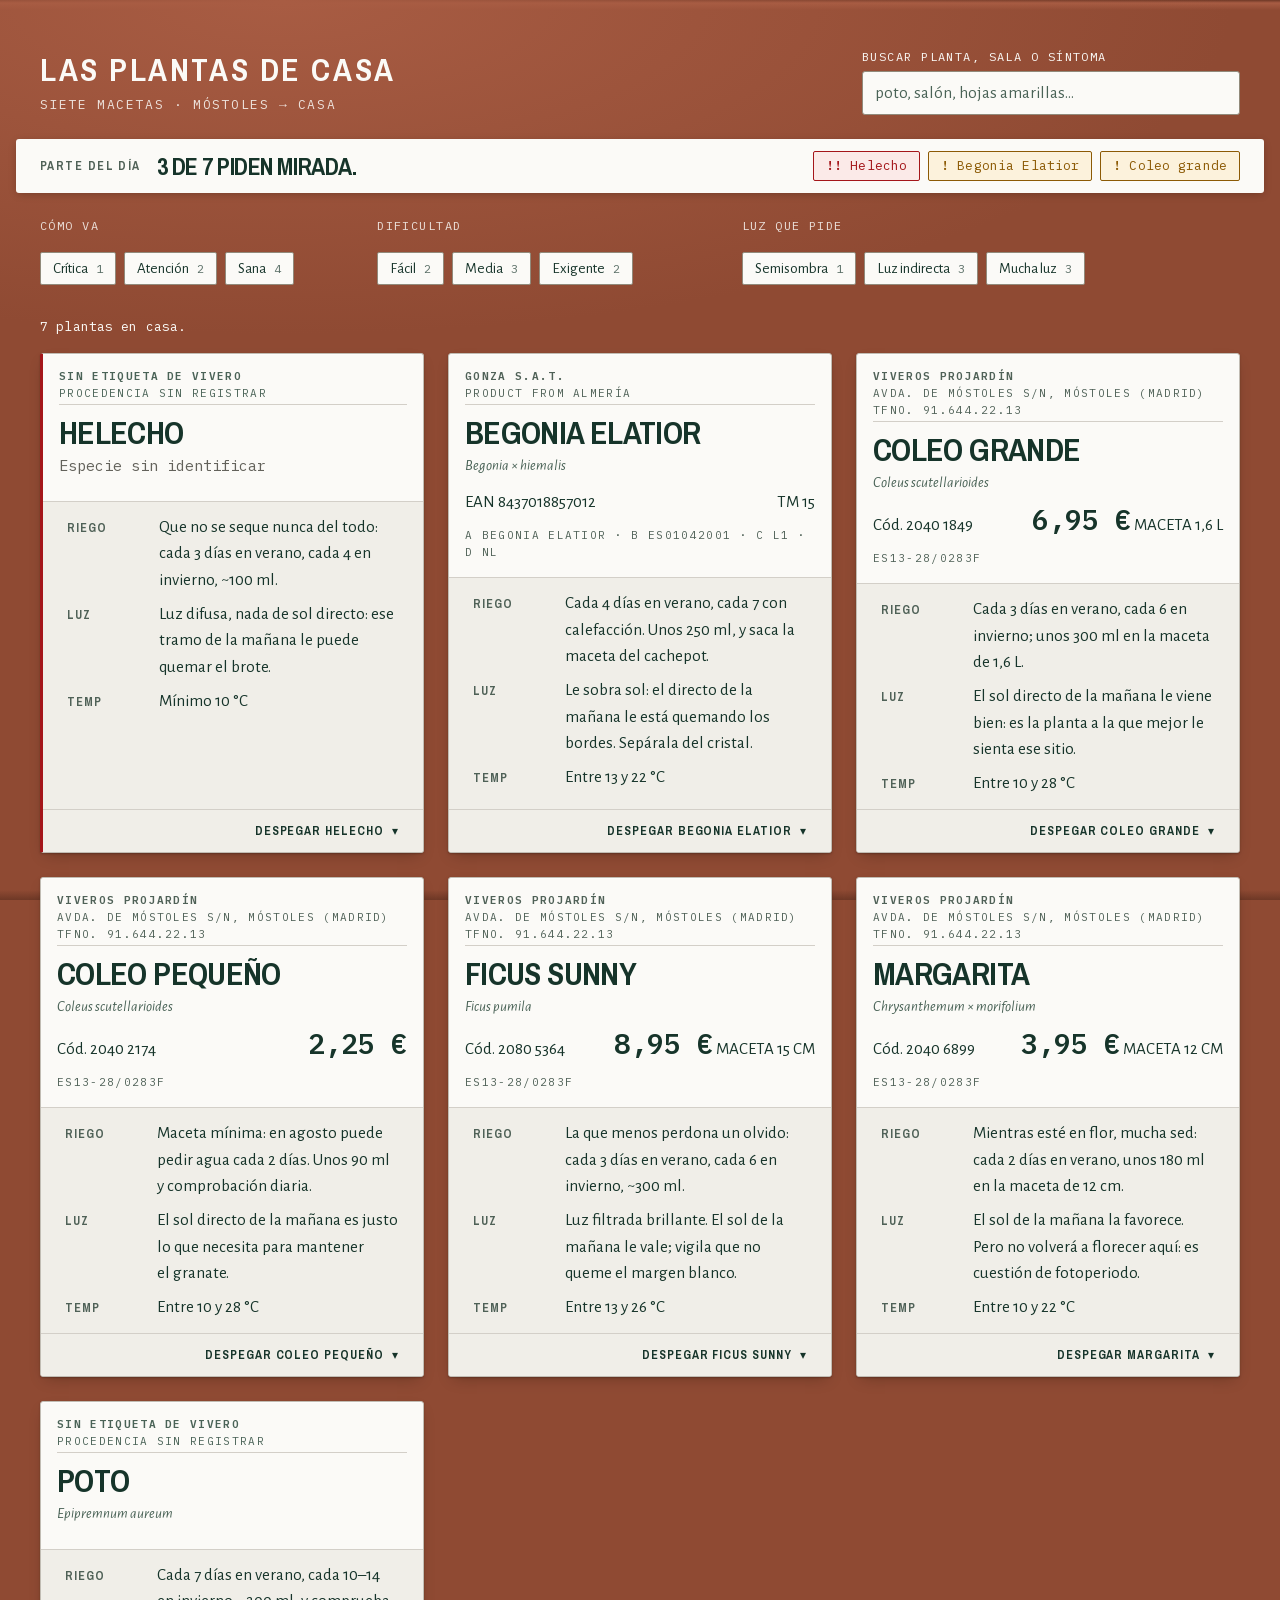
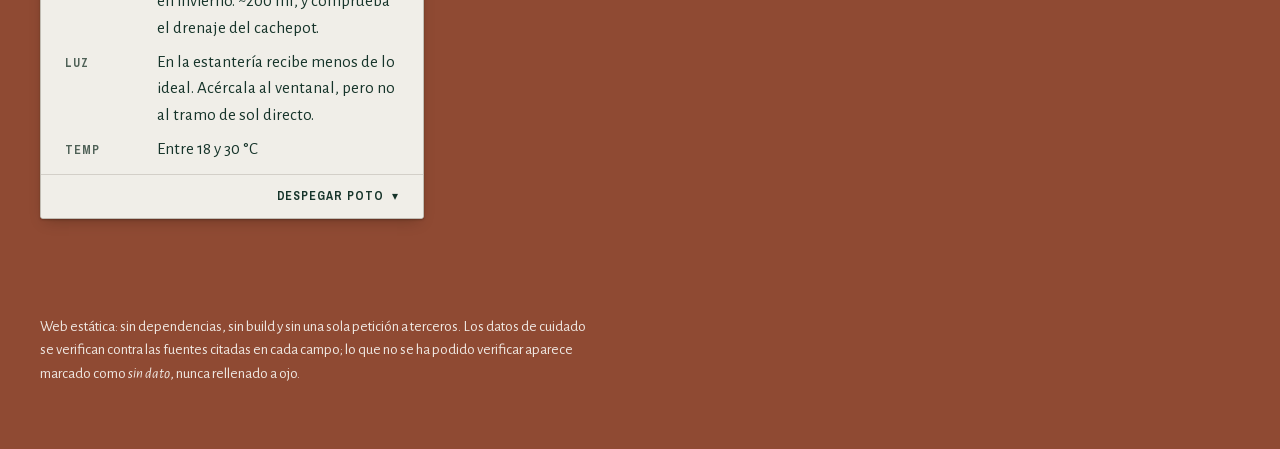
==== index.html @ d105bb58 "Iconos, manipulacion y nombres limpios; capturas de a11y builder: js/iconos.js y ampliacion de js/sv" ====
<!doctype html>
<html lang="es">
<head>
<meta charset="utf-8">
<meta name="viewport" content="width=device-width, initial-scale=1">
<title>Las plantas de casa — MyPlants</title>
<meta name="description" content="Fichas de cuidado de las siete plantas que Carlos tiene en casa: riego, luz, sustrato, plagas y toxicidad, con las fuentes citadas.">
<!-- Favicon en línea como data: URI. Un .ico suelto sería una petición más y un
     404 en consola; esto son cero peticiones. Es el troquel de la pegatina. -->
<link rel="icon" href="data:image/svg+xml,%3Csvg xmlns='http://www.w3.org/2000/svg' viewBox='0 0 16 16'%3E%3Crect width='16' height='16' rx='2' fill='%238F4A33'/%3E%3Crect x='2.5' y='3' width='11' height='10' rx='1' fill='%23FBFAF7'/%3E%3Cg fill='%2316342A'%3E%3Crect x='4' y='5' width='1' height='6'/%3E%3Crect x='6' y='5' width='2' height='6'/%3E%3Crect x='9' y='5' width='1' height='6'/%3E%3Crect x='11' y='5' width='1' height='6'/%3E%3C/g%3E%3C/svg%3E">
<link rel="stylesheet" href="./css/tokens.css">
<link rel="stylesheet" href="./css/app.css">
</head>
<body>

<a class="salto-contenido" href="#rejilla">Saltar a las plantas</a>

<header class="cabecera">
  <div class="cabecera__rotulo">
    <h1 class="cabecera__titulo">Las plantas de casa</h1>
    <p class="cabecera__bajada">Siete macetas · Móstoles → casa</p>
  </div>

  <form class="buscador" role="search" novalidate>
    <label class="buscador__label" for="busqueda">Buscar planta, sala o síntoma</label>
    <input
      class="buscador__input"
      id="busqueda"
      name="busqueda"
      type="search"
      autocomplete="off"
      spellcheck="false"
      placeholder="poto, salón, hojas amarillas…">
  </form>
</header>

<!-- Parte del día: cuántas piden mirada hoy. Se genera desde los datos; si no
     hay ninguna tocada, se dice, que también es información. -->
<section class="parte" id="parte" aria-labelledby="parte-titulo" hidden>
  <h2 class="parte__titulo" id="parte-titulo">Parte del día</h2>
  <p class="parte__resumen" id="parte-resumen"></p>
  <ul class="parte__chips" id="parte-chips"></ul>
</section>

<nav class="filtros" aria-labelledby="filtros-titulo">
  <h2 class="oculto-visual" id="filtros-titulo">Filtrar</h2>
  <form class="filtros__form" novalidate>
    <div class="filtros__facetas" id="facetas"></div>
    <button class="boton boton--limpiar" id="limpiar" type="button" hidden>Quitar filtros</button>
  </form>
</nav>

<main class="contenido">
  <h2 class="oculto-visual">Las plantas</h2>

  <p class="resultado" id="resultado" role="status" aria-live="polite"></p>
  <p class="aviso" id="aviso" hidden></p>

  <ul class="rejilla" id="rejilla"></ul>
</main>

<footer class="pie">
  <p class="pie__texto">
    Web estática: sin dependencias, sin build y sin una sola petición a terceros.
    Los datos de cuidado se verifican contra las fuentes citadas en cada campo;
    lo que no se ha podido verificar aparece marcado como <em>sin dato</em>,
    nunca rellenado a ojo.
  </p>
</footer>


<!-- ══════════════════════════════════════════════════════════════════════════
     PLANTILLAS
     El markup vive aquí para que la semántica se audite leyendo el HTML.
     js/ solo clona y rellena con textContent — nunca innerHTML.
     ══════════════════════════════════════════════════════════════════════════ -->

<template id="tpl-ficha">
  <li class="rejilla__celda">
    <article class="etiqueta" aria-labelledby="">

      <!-- ── la pegatina del vivero ──────────────────────────────────────── -->
      <div class="etiqueta__cara">
        <!-- La microlínea imprime lo que se sabe. En helecho y poto se sustituye
             por «sin etiqueta de vivero»: la ausencia se dice, no se tapa. -->
        <p class="etiqueta__vivero">
          <span class="etiqueta__vivero-nombre"></span>
          <span class="etiqueta__vivero-dir"></span>
          <span class="etiqueta__vivero-tfno"></span>
        </p>

        <h3 class="etiqueta__nombre" id=""></h3>
        <p class="etiqueta__binomio"><em class="etiqueta__binomio-texto"></em></p>
        <p class="etiqueta__maceta"></p>

        <div class="etiqueta__linea-precio">
          <div class="etiqueta__codigo">
            <span class="etiqueta__barras" aria-hidden="true"></span>
            <span class="etiqueta__digitos"></span>
          </div>
          <div class="etiqueta__derecha">
            <span class="etiqueta__precio"></span>
            <span class="etiqueta__calibre"></span>
          </div>
        </div>

        <p class="etiqueta__fito"></p>
      </div>

      <!-- ── los tres datos con los que se llega con la regadera ─────────── -->
      <dl class="resumenes">
        <div class="resumen" data-campo="riego">
          <dt class="resumen__clave">Riego</dt>
          <dd class="resumen__valor"></dd>
        </div>
        <div class="resumen" data-campo="luz">
          <dt class="resumen__clave">Luz</dt>
          <dd class="resumen__valor"></dd>
        </div>
        <div class="resumen" data-campo="temperatura">
          <dt class="resumen__clave">Temp</dt>
          <dd class="resumen__valor"></dd>
        </div>
      </dl>

      <!-- ── despegar: <details> nativo, sin una línea de JS ─────────────── -->
      <details class="despegue">
        <summary class="despegue__tirador">
          <span class="despegue__texto"></span>
          <span class="despegue__flecha" aria-hidden="true"></span>
        </summary>

        <div class="despegada">

          <!-- capa 1 · qué le pasa ahora mismo -->
          <section class="estado" hidden>
            <h4 class="estado__titulo"></h4>
            <p class="estado__severidad">
              <span class="estado__marca" aria-hidden="true"></span>
              <span class="estado__severidad-valor"></span>
              <span class="estado__fecha"></span>
            </p>

            <div class="estado__bloque estado__bloque--senales" hidden>
              <h5 class="estado__sub">Lo que se ve</h5>
              <ul class="estado__lista"></ul>
            </div>

            <div class="estado__bloque estado__bloque--causas" hidden>
              <h5 class="estado__sub">Causas probables</h5>
              <ul class="estado__lista"></ul>
            </div>

            <!-- Lo que NO se puede afirmar desde una foto. Va aquí, debajo de
                 señales y causas, y NO en un plegable: un diagnóstico que no
                 dice dónde acaba su alcance se lee como si lo supiera todo. -->
            <div class="estado__bloque estado__bloque--limites" hidden>
              <h5 class="estado__sub">Lo que la foto no dice</h5>
              <ul class="estado__lista"></ul>
            </div>

            <div class="estado__tratamiento" hidden>
              <h5 class="estado__sub">Qué hacer</h5>
              <div class="estado__diagrama"></div>
              <ol class="estado__pasos"></ol>
              <p class="estado__revisar" hidden>
                <span class="estado__revisar-rotulo">Revisar:</span>
                <span class="estado__revisar-texto"></span>
              </p>
            </div>

          </section>

          <figure class="foto" hidden>
            <img class="foto__img" src="" alt="" width="800" height="1067" loading="lazy" decoding="async">
            <figcaption class="foto__pie"></figcaption>
          </figure>

          <!-- Procedencia: la foto de la pegatina real es, para cinco de las
               siete, la fuente más fuerte de qué compró Carlos. Va aquí abajo y
               pequeña a propósito, y sin estilizar: una prueba retocada no
               prueba nada. -->
          <section class="prueba">
            <h4 class="prueba__rotulo">La prueba</h4>
            <figure class="prueba__figura" hidden>
              <img class="prueba__img" src="" alt="" width="500" height="667" loading="lazy" decoding="async">
            </figure>
            <p class="prueba__sin" hidden>Sin etiqueta de vivero: no se conserva.</p>
            <p class="prueba__nota"></p>
          </section>

          <!-- capa 2 · los tres campos con diagrama.
               Lleva su propio h4 para que la jerarquía no salte de h3 a h5 en
               las plantas sanas, que no tienen el bloque «Qué le pasa». -->
          <section class="cuidados">
            <h4 class="cuidados__titulo">Cuidados</h4>
            <div class="campos-diagrama"></div>
          </section>

          <!-- capa 2 · el resto de datos verificados -->
          <section class="mas-datos">
            <h4 class="mas-datos__titulo">Más datos</h4>
            <dl class="mas-datos__lista"></dl>
          </section>

          <!-- capa 3 · la voz de Carlos, en su cuaderno -->
          <aside class="cuaderno" hidden>
            <h4 class="cuaderno__rotulo">Carlos</h4>
            <p class="cuaderno__historia"></p>
            <p class="cuaderno__notas"></p>
          </aside>

        </div>
      </details>

    </article>
  </li>
</template>

<!-- Campo con diagrama: riego, luz y temperatura. El SVG es una segunda vista
     del texto que tiene al lado, nunca el único portador del dato. -->
<template id="tpl-campo-diagrama">
  <section class="campo">
    <h5 class="campo__clave"></h5>
    <div class="campo__diagrama"></div>
    <p class="campo__resumen"></p>
    <details class="campo__mas" hidden>
      <summary class="campo__mas-tirador">Más detalle</summary>
      <p class="campo__detalle"></p>
    </details>
    <p class="campo__fuente" hidden>
      <a class="fuente" href="" rel="noopener noreferrer">
        <span class="fuente__dominio"></span>
        <span class="fuente__flecha" aria-hidden="true">↗</span>
        <span class="oculto-visual"> (se abre en el sitio de la fuente)</span>
      </a>
    </p>
  </section>
</template>

<!-- Dato simple del bloque «más datos» -->
<template id="tpl-dato">
  <div class="dato">
    <dt class="dato__clave"></dt>
    <dd class="dato__valor">
      <span class="dato__texto"></span>
      <details class="dato__mas" hidden>
        <summary class="dato__mas-tirador">Más detalle</summary>
        <p class="dato__detalle"></p>
      </details>
      <span class="dato__fuente" hidden>
        <a class="fuente" href="" rel="noopener noreferrer">
          <span class="fuente__dominio"></span>
          <span class="fuente__flecha" aria-hidden="true">↗</span>
          <span class="oculto-visual"> (se abre en el sitio de la fuente)</span>
        </a>
      </span>
    </dd>
  </div>
</template>

<template id="tpl-faceta">
  <fieldset class="faceta">
    <legend class="faceta__legend"></legend>
    <ul class="faceta__opciones"></ul>
  </fieldset>
</template>

<template id="tpl-opcion">
  <li class="opcion">
    <input class="opcion__input" type="checkbox" id="" name="" value="">
    <label class="opcion__label" for="">
      <span class="opcion__texto"></span>
      <span class="opcion__cuenta" aria-hidden="true"></span>
    </label>
  </li>
</template>

<template id="tpl-chip">
  <li class="chip">
    <button class="chip__boton" type="button" data-planta="">
      <span class="chip__marca" aria-hidden="true"></span>
      <span class="chip__nombre"></span>
      <span class="oculto-visual"> — ir a su ficha</span>
    </button>
  </li>
</template>

<script type="module" src="./js/app.js"></script>
</body>
</html>
---- css/tokens.css ----
/* =============================================================================
   MyPlants · design tokens
   Dueño: ux-lead. Este fichero es la ÚNICA fuente de color, tipografía,
   espaciado, radios, sombras y motion del proyecto.

   Para builder:
   - En css/app.css no se escribe ningún literal de color, tamaño ni espaciado.
     Solo var(--…). Si falta un token, mándame un mensaje: lo añado aquí.
   - Cada token lleva al lado para qué es. Si no encuentras el que necesitas,
     probablemente el componente esté pidiendo una decisión de diseño que
     todavía no se ha tomado. Pregunta antes de improvisar.

   La dirección visual completa (de dónde sale cada color, por qué esta
   tipografía y qué explica cada SVG) está en docs/brief.md § "Dirección visual".
   Resumen: el mundo del sujeto es la etiqueta térmica de Viveros Projardín
   (Móstoles) pegada en un tiesto de plástico. Plástico y etiqueta española,
   no herbario inglés.
   ============================================================================= */


/* -----------------------------------------------------------------------------
   1. TIPOGRAFÍAS — self-hosted, activas
   -----------------------------------------------------------------------------
   Los seis woff2 están en assets/fonts/. 82,1 KB en total, subset latino.
   Cero peticiones a terceros en runtime: todas las url() son locales.

   PROCEDENCIA Y LICENCIA — en un proyecto sin dependencias, estos seis ficheros
   son lo único con licencia de terceros que hay dentro del repositorio.

     Archivo Narrow · SIL Open Font License 1.1 · Omnibus-Type
       https://github.com/Omnibus-Type/ArchivoNarrow
     Alegreya Sans  · SIL Open Font License 1.1 · Huerta Tipográfica (Juan Pablo del Peral)
       https://github.com/huertatipografica/Alegreya-Sans
     IBM Plex Mono  · SIL Open Font License 1.1 · IBM / Bold Monday
       https://github.com/IBM/plex

   La OFL permite explícitamente el self-hosting, que es el uso previsto. No
   exige atribución en pantalla, pero sí que las fuentes no se vendan por
   separado y que un derivado no use el nombre reservado. No hacemos ninguna
   de las dos cosas: se sirven tal cual, sin modificar.

   SUBSET: se descargaron ya subseteados al rango latino (no hay fonttools en el
   proyecto ni lo va a haber). El unicode-range declarado es exactamente el del
   fichero, y cubre lo que necesita el español: áéíóúüñ¿¡ y también € ° · —.
   Declarar un rango más ancho que el real haría que el navegador descargase el
   fichero para glifos que no contiene y luego cayera al fallback igual.

   Las pilas de fallback de --fuente-* se quedan como están y no sobran: cubren
   el instante anterior a que cargue el woff2 (font-display: swap) y el caso de
   que alguien sirva esto sin la carpeta assets/fonts/.
   -------------------------------------------------------------------------- */

@font-face {
  font-family: "Archivo Narrow";
  src: url("../assets/fonts/archivo-narrow-700.woff2") format("woff2");   /* nombre de planta, rótulos en caja alta */
  font-weight: 700;
  font-style: normal;
  font-display: swap;
  unicode-range: U+0000-00FF, U+0131, U+0152-0153, U+02BB-02BC, U+02C6, U+02DA, U+02DC,
                 U+0304, U+0308, U+0329, U+2000-206F, U+20AC, U+2122, U+2191,
                 U+2193, U+2212, U+2215, U+FEFF, U+FFFD;
}
@font-face {
  font-family: "Alegreya Sans";
  src: url("../assets/fonts/alegreya-sans-400.woff2") format("woff2");   /* texto corrido */
  font-weight: 400;
  font-style: normal;
  font-display: swap;
  unicode-range: U+0000-00FF, U+0131, U+0152-0153, U+02BB-02BC, U+02C6, U+02DA, U+02DC,
                 U+0304, U+0308, U+0329, U+2000-206F, U+20AC, U+2122, U+2191,
                 U+2193, U+2212, U+2215, U+FEFF, U+FFFD;
}
@font-face {
  font-family: "Alegreya Sans";
  src: url("../assets/fonts/alegreya-sans-400-italic.woff2") format("woff2");   /* LA VOZ DE CARLOS — no es opcional */
  font-weight: 400;
  font-style: italic;
  font-display: swap;
  unicode-range: U+0000-00FF, U+0131, U+0152-0153, U+02BB-02BC, U+02C6, U+02DA, U+02DC,
                 U+0304, U+0308, U+0329, U+2000-206F, U+20AC, U+2122, U+2191,
                 U+2193, U+2212, U+2215, U+FEFF, U+FFFD;
}
@font-face {
  font-family: "Alegreya Sans";
  src: url("../assets/fonts/alegreya-sans-700.woff2") format("woff2");   /* énfasis en texto corrido */
  font-weight: 700;
  font-style: normal;
  font-display: swap;
  unicode-range: U+0000-00FF, U+0131, U+0152-0153, U+02BB-02BC, U+02C6, U+02DA, U+02DC,
                 U+0304, U+0308, U+0329, U+2000-206F, U+20AC, U+2122, U+2191,
                 U+2193, U+2212, U+2215, U+FEFF, U+FFFD;
}
@font-face {
  font-family: "IBM Plex Mono";
  src: url("../assets/fonts/ibm-plex-mono-400.woff2") format("woff2");   /* cifras, °C, ml, €, EAN, códigos */
  font-weight: 400;
  font-style: normal;
  font-display: swap;
  unicode-range: U+0000-00FF, U+0131, U+0152-0153, U+02BB-02BC, U+02C6, U+02DA, U+02DC,
                 U+0304, U+0308, U+0329, U+2000-206F, U+20AC, U+2122, U+2191,
                 U+2193, U+2212, U+2215, U+FEFF, U+FFFD;
}
@font-face {
  font-family: "IBM Plex Mono";
  src: url("../assets/fonts/ibm-plex-mono-600.woff2") format("woff2");   /* cifras destacadas */
  font-weight: 600;
  font-style: normal;
  font-display: swap;
  unicode-range: U+0000-00FF, U+0131, U+0152-0153, U+02BB-02BC, U+02C6, U+02DA, U+02DC,
                 U+0304, U+0308, U+0329, U+2000-206F, U+20AC, U+2122, U+2191,
                 U+2193, U+2212, U+2215, U+FEFF, U+FFFD;
}


/* -----------------------------------------------------------------------------
   2. CUSTOM PROPERTIES REGISTRADAS (@property)
   -----------------------------------------------------------------------------
   Sin registrar el tipo, el motor de animación trata la custom property como
   texto y NO interpola. Estas cinco son las que animan los SVG del brief.
   Van fuera de :root a propósito: @property se declara a nivel superior.
   -------------------------------------------------------------------------- */

/* SVG 1 · "el dedo en la tierra": profundidad del frente húmedo en el sustrato */
@property --frente-humedo {
  syntax: "<percentage>";
  inherits: false;
  initial-value: 0%;
}

/* SVG 2 · "la ventana": posición del sol en su recorrido E→O (0 = amanece, 1 = anochece) */
@property --hora-del-dia {
  syntax: "<number>";
  inherits: false;
  initial-value: 0.5;
}

/* SVG 3 · rango térmico: posición del marcador de temperatura real de casa */
@property --marca-temp {
  syntax: "<percentage>";
  inherits: false;
  initial-value: 50%;
}

/* SVG 4 · curso de recuperación: cuánto se ha trazado la línea de tiempo */
@property --recorrido {
  syntax: "<number>";
  inherits: false;
  initial-value: 0;
}

/* SVG 5 · plano de casa: atenuación de los puntos que no cuadran con el filtro */
@property --atenuacion {
  syntax: "<number>";
  inherits: false;
  initial-value: 1;
}


:root {

  /* ===========================================================================
     3. COLOR — la paleta son SEIS colores, todo lo demás son derivados
     ===========================================================================
     Los seis salen medidos de las fotos de docs/plants/, no de un humor.

     ⚠ PAR PROHIBIDO: --color-tinta sobre --color-maceta da 2,05:1. Sobre el
       fondo de página SOLO se escribe en --color-etiqueta (6,30:1).
     ------------------------------------------------------------------------ */

  /* -- Los seis ------------------------------------------------------------ */

  --color-maceta:      #8F4A33;  /* plástico teja del tiesto del coleo. FONDO DE PÁGINA */
  --color-tinta:       #16342A;  /* verde botella del tiesto del ficus. TINTA PRINCIPAL */
  --color-etiqueta:    #FBFAF7;  /* blanco satinado de la pegatina térmica. SUPERFICIES */
  --color-boli:        #1F3F97;  /* azul del PLANT PASSPORT de la begonia. SOLO CAPA DE CARLOS + fuentes */
  --color-alerta:      #A4161A;  /* severidad crítica */
  --color-aviso:       #8C5A05;  /* severidad atención */

  /* No existe un color para severidad "sana": una planta sana se pinta en
     --color-tinta como todo lo demás. El color solo aparece cuando hay un
     problema, que es el trabajo primario de la página. */

  /* -- Las dos caras del plástico ------------------------------------------ */

  --color-maceta-alta: #A85C43;  /* cara iluminada del tiesto — brillo y anillo moldeado */
  --color-maceta-baja: #6E3826;  /* cara en sombra — pie de página, sombra bajo la franja */

  /* -- Derivados de tinta (los tres pasan AA sobre --color-etiqueta) -------- */

  --color-tinta-suave: #4A6357;  /* texto secundario, descripciones          6,26:1 */
  /* Mono de metadatos: EAN, nº fitosanitario, unidades. Vive sobre las TRES
     superficies claras, así que se mide contra las tres:
       etiqueta 6,33 · etiqueta-2 5,69 · sin-dato-relleno 5,54.
     Era #5E7066 y sobre --color-etiqueta-2 daba 4,54: pasaba AA por 0,04, y un
     margen así lo tumba cualquier retoque futuro. Subido tras la auditoría. */
  --color-codigo:      #4F6157;

  /* -- Superficies --------------------------------------------------------- */

  --color-etiqueta-2:  #F0EEE8;  /* superficie hundida: fondo de los diagramas, campos */
  --color-cuaderno:    #EEF1FA;  /* papel del panel de Carlos (cuadriculado) */
  --color-cuaderno-linea: #B4BFDE; /* la cuadrícula de 5 mm de ese papel */

  /* -- Rellenos de severidad (el texto de su color encima pasa AA) ---------- */

  --color-alerta-relleno: #FBEAE8;  /* --color-alerta encima: 6,66:1 */
  --color-aviso-relleno:  #FCF2DC;  /* --color-aviso  encima: 5,27:1 */

  /* -- AUSENCIA DE DATO ------------------------------------------------------
     Hay una sola planta crítica y dos en atención, así que los tres escalones
     de severidad tienen que leerse distintos. Se resuelve con PESO, no con más
     color: `critica` se pinta INVERTIDA, --color-etiqueta sobre --color-alerta
     sólido (7,43:1), y `atencion` se queda en texto sobre relleno. `sana` no
     lleva distintivo.

     Y este gris NO es un estado: es la ausencia de estado. `botanist` confirma
     que no hay ni una planta con "no tóxica" verificada, así que un verde de
     "todo bien" mentiría en cinco de las siete fichas. Nunca verde para un
     hueco. Detalle en docs/brief.md § "Estados degradados". */

  --color-sin-dato:         #63625B;  /* sobre etiqueta 5,87:1 · sobre su relleno 5,13:1 */
  --color-sin-dato-relleno: #EDEBE4;

  /* Las diagonales de --trama-sin-dato NO son textura decorativa: son el
     portador NO CROMÁTICO de "aquí no hay dato", o sea lo que hace legible el
     estado a quien no distingue el gris del relleno. Por tanto son un elemento
     gráfico informativo y les aplica el 3:1, no el "no tiene umbral".
     Corregido tras la auditoría de qa-visual: #B9B5AA daba 1,72:1 y suspendía.
     Ahora 3,35:1 sobre su relleno y 3,83:1 sobre la etiqueta. */
  --color-sin-dato-trama:   #847F70;

  /* -- Bordes -------------------------------------------------------------- */

  --color-borde:        #918A7B;  /* borde INFORMATIVO (controles, campos)  3,28:1 sobre etiqueta */
  --color-borde-sutil:  #D3CFC8;  /* filete decorativo dentro de una ficha — no comunica nada */
  --color-troquel:      #C1BCB3;  /* el canto de la pegatina troquelada */

  /* -- Escala de bandas para los diagramas ---------------------------------
     Rampa de --color-tinta a --color-etiqueta. Se usa para las bandas de
     iluminancia (SVG 2), humedad y rango térmico (SVG 3).
     ⚠ Nunca comunican por sí solas: siempre llevan rótulo y trama al lado. */

  --escala-1: #DBDEDA;  /* la más pálida */
  --escala-2: #B6BFBA;
  --escala-3: #84938C;
  --escala-4: #486057;  /* la más densa */

  /* -- Sustrato (SVG 1) -----------------------------------------------------
     El agua NO se pinta de azul: en el mundo real la tierra mojada es tierra
     más oscura, y el azul está reservado a la capa de Carlos. */

  --color-sustrato:        #7A6A55;  /* sustrato seco */
  --color-sustrato-humedo: #46392B;  /* sustrato mojado — el frente húmedo */


  /* ===========================================================================
     4. ALIAS SEMÁNTICOS — usa estos en app.css siempre que existan
     ===========================================================================
     Dicen para qué sirve el color, no cómo se llama. Si un día cambia la
     paleta, cambian aquí y no en trescientos componentes.
     ------------------------------------------------------------------------ */

  --fondo-pagina:      var(--color-maceta);
  --fondo-ficha:       var(--color-etiqueta);
  --fondo-hundido:     var(--color-etiqueta-2);
  --fondo-personal:    var(--color-cuaderno);

  --texto-principal:   var(--color-tinta);
  --texto-secundario:  var(--color-tinta-suave);
  --texto-dato:        var(--color-tinta);       /* cifras: mismo peso visual que el texto */
  --texto-meta:        var(--color-codigo);      /* EAN, fitosanitario, cuerpos diminutos */
  --texto-sobre-maceta: var(--color-etiqueta);   /* ÚNICO color válido sobre el fondo */
  --texto-personal:    var(--color-boli);        /* la voz de Carlos */
  --texto-fuente:      var(--color-boli);        /* enlaces a POWO/RHS/GBIF/ASPCA — solo DENTRO de una ficha o panel */

  /* ⚠ --texto-fuente sobre el fondo de página da 1,44:1. Un `a { color: var(--texto-fuente) }`
     suelto en la capa `base` es una mina para el primer enlace que alguien meta en el pie.
     La regla de enlaces se acota a la ficha y al panel; cualquier enlace que caiga sobre
     la maceta usa este otro token (6,30:1). Levantado por qa-visual. */
  --texto-fuente-sobre-maceta: var(--color-etiqueta);
  --texto-sin-dato:    var(--color-sin-dato);    /* "sin dato", "sin identificar" */
  --texto-sobre-alerta: var(--color-etiqueta);   /* severidad crítica, invertida  7,43:1 */
  --texto-sobre-aviso:  var(--color-aviso);      /* severidad atención, sin invertir */


  /* ===========================================================================
     5. TIPOGRAFÍA
     ========================================================================= */

  /* -- Familias ------------------------------------------------------------ */

  /* Display: el nombre de la planta en la etiqueta, cabeceras de campo en caja
     alta, la franja del parte del día. El fallback Arial Narrow no es una
     derrota: es la fuente que usaría la etiquetadora del vivero. */
  --fuente-etiqueta:
    "Archivo Narrow", "Arial Narrow", "Helvetica Neue Condensed",
    "Liberation Sans Narrow", ui-sans-serif, system-ui, sans-serif;

  /* Cuerpo: todo el texto corrido. Su ITÁLICA es la voz de Carlos. */
  --fuente-cuerpo:
    "Alegreya Sans", ui-sans-serif, system-ui, -apple-system,
    "Segoe UI", Roboto, "Helvetica Neue", Arial, sans-serif;

  /* Dato: cifras, unidades, códigos y URLs. Mecánica, de báscula de vivero. */
  --fuente-dato:
    "IBM Plex Mono", ui-monospace, SFMono-Regular, "SF Mono", Menlo,
    Consolas, "Liberation Mono", monospace;

  /* -- Pesos --------------------------------------------------------------- */

  --peso-normal: 400;
  --peso-medio:  500;   /* solo en --fuente-cuerpo y --fuente-dato (600 en mono) */
  --peso-fuerte: 700;

  /* -- Escala. Base 17 px, no 16: el texto se lee con prisa y con una mano
        ocupada, y el escalón extra se nota. Todo en rem, nunca en px. ------- */

  --texto-3xs: 0.6875rem;  /* 11 px · nº fitosanitario, cuerpos de etiqueta real */
  --texto-2xs: 0.75rem;    /* 12 px · rótulos en caja alta, unidades */
  --texto-xs:  0.8125rem;  /* 13 px · fuentes citadas, pies de diagrama */
  --texto-s:   0.9375rem;  /* 15 px · resúmenes de campo, texto denso */
  --texto-m:   1.0625rem;  /* 17 px · BASE, texto corrido */
  --texto-l:   1.25rem;    /* 20 px · la voz de Carlos (un escalón por encima) */
  --texto-xl:  1.5rem;     /* 24 px · nombre científico, títulos de sección */
  --texto-2xl: 2rem;       /* 32 px · título de la página */

  /* Fluidos, dimensionados contra su CONTENEDOR (cqi), no contra la ventana:
     la etiqueta debe funcionar igual en la rejilla cerrada y abierta a ancho
     completo. Requieren container-type en el ancestro. */
  /* El nombre a sangre de la etiqueta. El suelo bajó de 2.25rem a 2rem tras ver
     la ficha del helecho a 320 px: con el contenedor en ~224 px útiles, una
     palabra como "IDENTIFICAR)" a 36 px ocupaba el 87 % del renglón y no dejaba
     margen para ningún nombre más largo. A 32 px cabe con holgura y el nombre
     sigue mandando en la pegatina. Debe ir con `hyphens: auto` y `lang="es"`:
     una condensada de display sin partición es una bomba de desbordamiento. */
  --texto-nombre: clamp(2rem, 7cqi, 3.75rem);
  --texto-precio: clamp(1.75rem, 4.5cqi, 2.5rem);  /* el precio en euros */

  /* -- Interlineado -------------------------------------------------------- */

  --interlinea-apretada: 1.02;  /* nombre de la planta a sangre de caja */
  --interlinea-titulo:   1.18;
  --interlinea-base:     1.55;  /* texto corrido */
  --interlinea-suelta:   1.7;   /* la capa de Carlos, que se lee despacio */

  /* -- Tracking ------------------------------------------------------------ */

  --tracking-nombre:    -0.02em;  /* condensada grande: se cierra */
  --tracking-normal:     0em;
  --tracking-caja-alta:  0.08em;  /* rótulos de campo: RIEGO, LUZ, TEMPERATURA */
  --tracking-micro:      0.12em;  /* la microlínea del vivero y el fitosanitario */
  --tracking-dato:       0.01em;

  /* -- Medida de línea ----------------------------------------------------- */

  --medida:       62ch;  /* texto corrido de la ficha */
  --medida-corta: 42ch;  /* resúmenes y notas de Carlos */


  /* ===========================================================================
     6. ESPACIADO — escala de 4 px expresada en rem
     ========================================================================= */

  --space-0: 0;
  --space-1: 0.25rem;   /*  4 px */
  --space-2: 0.5rem;    /*  8 px */
  --space-3: 0.75rem;   /* 12 px */
  --space-4: 1rem;      /* 16 px */
  --space-5: 1.5rem;    /* 24 px */
  --space-6: 2rem;      /* 32 px */
  --space-7: 3rem;      /* 48 px */
  --space-8: 4rem;      /* 64 px */
  --space-9: 6rem;      /* 96 px */

  /* Espaciados con nombre, para que app.css no tenga que elegir número */
  --hueco-rejilla:  var(--space-5);  /* separación entre etiquetas */
  --relleno-ficha:  var(--space-5);  /* padding interior de una ficha */
  --relleno-panel:  var(--space-4);
  --margen-seccion: var(--space-7);

  /* Anchos de página */
  --ancho-pagina:   78rem;
  --ancho-minimo:   20rem;  /* mínimo de columna en la rejilla auto-fill */
  --canal-pagina:   var(--space-5);  /* margen lateral de la página */


  /* ===========================================================================
     7. RADIOS Y TRAZOS
     ========================================================================= */

  --radio-troquel: 3px;   /* el canto de una pegatina troquelada. NO es 0 y NO es 12 px */
  --radio-chip:    2px;   /* distintivos de severidad, chips de filtro */
  --radio-panel:   4px;   /* paneles y diagramas */
  --radio-punto:   50%;   /* puntos del plano de casa */

  --trazo-fino:   1px;    /* cuadrícula de los diagramas */
  --trazo:        1.5px;  /* trazo normal de SVG */
  --trazo-grueso: 2.5px;  /* la línea de tiempo de recuperación, marcadores */
  --filete-personal:  3px; /* el filete azul a la izquierda del panel personal */
  --filete-severidad: 3px; /* el canto izquierdo de la ficha en severidad crítica */


  /* ===========================================================================
     7 quater. ICONOGRAFÍA Y SILUETAS
     ===========================================================================
     Dos sistemas distintos y no se mezclan:

     ICONOS DE CAMPO — nombran un campo (riego, luz, temperatura…). Caja de
     --icono-tam, trazo --trazo, currentColor, sin relleno y SIN detalle interior:
     a 20 px el detalle es ruido. Siempre aria-hidden="true", porque la versalita
     con el nombre del campo va al lado y nunca se sustituye por el icono.

     SILUETAS DE HOJA — identifican la planta en la rejilla cerrada. Silueta
     cerrada de un solo trazo, sin relleno, quieta: es un ancla para escanear y
     una cosa que se mueve no ancla nada. Por eso NO tienen animación ni versión
     reducida — no hay versión.

     El anclaje de los dos sistemas no es externo: la etiqueta real de la begonia
     ya trae su fila de pictogramas de cuidado. Ver docs/brief.md § "Más
     superficie visual".
     ------------------------------------------------------------------------ */

  --icono-tam:    1.25rem;  /* 20 px · icono de campo junto a la versalita */
  --icono-tam-s:  1rem;     /* 16 px · dentro de un paso de tratamiento o un chip */
  --silueta-tam:  2.5rem;   /* 40 px · en el troquel de la etiqueta, arriba a la derecha */
  --silueta-tam-l: 4rem;    /* 64 px · en la ficha despegada */


  /* ===========================================================================
     7 bis. LA SIGNATURE — medidas propias de la etiqueta de Projardín
     ===========================================================================
     La pegatina tiene microtipografía y medidas finas que no salen de la escala
     general. Aquí están, para que app.css no tenga que hardcodear ni una.
     Ver docs/brief.md § "Signature" y § "La etiqueta cuando no hay etiqueta".
     ------------------------------------------------------------------------ */

  --etiqueta-canal:      var(--space-4);  /* margen interior de la pegatina */
  --etiqueta-hueco-micro: var(--space-1); /* entre la microlínea del vivero y su dirección */
  --etiqueta-alto-barras: 2.75rem;        /* alto del bloque de código de barras (~44 px) */
  --etiqueta-ancho-barras: 9rem;          /* ancho del EAN; el precio ocupa el resto */
  --etiqueta-hueco-pie:   var(--space-3); /* entre el bloque EAN+precio y el fitosanitario */


  /* ===========================================================================
     7 ter. IMÁGENES
     ===========================================================================
     Las 12 imágenes que ha convertido builder son 3:4 vertical: las 7 fotos de
     planta a 900×1200 y las 5 de etiqueta a 675×900. Un solo aspect-ratio vale
     para todas y no recorta nada.
     ------------------------------------------------------------------------ */

  --aspecto-foto:  3 / 4;
  --aspecto-diagrama: 5 / 2;   /* los diagramas de eje: riego, luz, temperatura, cronología */
  --ancho-prueba:  9rem;   /* la foto de la etiqueta real en el bloque de procedencia.
                              Pequeña a propósito: es prueba documental, no protagonista;
                              a este tamaño no le come la escena a la etiqueta dibujada. */


  /* ===========================================================================
     8. FOCO — anillo DOBLE, y hace falta que sea doble
     ===========================================================================
     Ningún color de la paleta pasa 3:1 contra el blanco de la ficha Y contra la
     teja del fondo a la vez (--color-boli sobre --color-maceta da 1,44).
     Con dos anillos siempre hay uno que contrasta: sobre blanco manda el oscuro
     (12,91), sobre la maceta manda el claro (6,30).

     Uso en app.css:
       :focus-visible {
         outline: var(--borde-foco);
         outline-offset: var(--foco-separacion);
         box-shadow: var(--anillo-foco);
       }
     ------------------------------------------------------------------------ */

  --borde-foco:       2px solid var(--color-tinta);
  --foco-separacion:  2px;
  --anillo-foco:      0 0 0 5px var(--color-etiqueta);


  /* ===========================================================================
     9. SOMBRAS — una pegatina pegada a un tiesto, no una tarjeta flotando
     ========================================================================= */

  --sombra-pegatina:
    0 1px 0 rgb(255 255 255 / 0.55) inset,           /* el satinado del papel */
    0 1px 2px rgb(30 16 10 / 0.28),
    0 6px 14px -6px rgb(30 16 10 / 0.35);

  --sombra-despegada:                                 /* la ficha abierta, levantada */
    0 1px 0 rgb(255 255 255 / 0.55) inset,
    0 2px 4px rgb(30 16 10 / 0.30),
    0 20px 40px -18px rgb(30 16 10 / 0.50);

  --sombra-franja: 0 2px 8px -2px rgb(30 16 10 / 0.35);


  /* ===========================================================================
     10. MATERIALES — tramas de fondo. Cero imágenes, cero peticiones.
     ========================================================================= */

  /* El código de barras EAN de la etiqueta. Se aplica como background-image
     sobre un bloque de ~44 px de alto. Anchos irregulares a propósito: un
     patrón regular se lee como cebra, no como código. */
  --barras-codigo:
    repeating-linear-gradient(
      90deg,
      var(--color-tinta) 0 2px,
      transparent 2px 4px,
      var(--color-tinta) 4px 5px,
      transparent 5px 8px,
      var(--color-tinta) 8px 11px,
      transparent 11px 12px,
      var(--color-tinta) 12px 13px,
      transparent 13px 16px
    );

  /* El papel cuadriculado de 5 mm del panel de Carlos. */
  --trama-cuaderno:
    repeating-linear-gradient(
      to right,
      var(--color-cuaderno-linea) 0 var(--trazo-fino),
      transparent var(--trazo-fino) 5mm
    ),
    repeating-linear-gradient(
      to bottom,
      var(--color-cuaderno-linea) 0 var(--trazo-fino),
      transparent var(--trazo-fino) 5mm
    );

  /* El anillo moldeado del tiesto: la banda de refuerzo que recorre el plástico
     por debajo del borde. Se aplica al <body> o al <header>. */
  --anillo-maceta:
    linear-gradient(
      to bottom,
      var(--color-maceta-baja) 0,
      var(--color-maceta-alta) 3px,
      var(--color-maceta) 10px,
      var(--color-maceta) calc(100% - 10px),
      var(--color-maceta-baja) 100%
    );

  /* Trama de AUSENCIA DE DATO. Diagonales sobre el relleno neutro. Se usa en el
     hueco de un diagrama sin dato, en el distintivo de toxicidad sin identificar
     y en el bloque de código de barras de las plantas sin etiqueta de vivero.
     Es la señal no cromática de "aquí no hay información": en escala de grises
     sigue distinguiéndose de un relleno liso. */
  --trama-sin-dato:
    repeating-linear-gradient(
      -45deg,
      var(--color-sin-dato-trama) 0 var(--trazo-fino),
      var(--color-sin-dato-relleno) var(--trazo-fino) 6px
    );

  /* Brillo satinado del plástico, muy tenue. Si se nota, está mal puesto. */
  --brillo-maceta:
    radial-gradient(
      120% 60% at 22% 0%,
      var(--color-maceta-alta) 0%,
      transparent 62%
    );


  /* ===========================================================================
     11. MOTION
     ===========================================================================
     Nada arranca solo y nada va en bucle infinito. Cada animación tiene su
     versión reducida definida en docs/brief.md, no improvisada.
     ------------------------------------------------------------------------ */

  --dur-instante: 80ms;    /* foco, marca de un chip */
  --dur-corta:    160ms;   /* hover, filtros, atenuación de los puntos del plano */
  --dur-media:    260ms;   /* despegar la etiqueta */
  --dur-larga:    420ms;   /* reordenar la rejilla */
  --dur-dibujo:   900ms;   /* los SVG que se trazan (frente húmedo, línea de tiempo) */

  --ease-estandar: cubic-bezier(0.4, 0, 0.2, 1);
  --ease-salida:   cubic-bezier(0.2, 0.8, 0.25, 1);   /* algo que entra o se abre */
  --ease-entrada:  cubic-bezier(0.4, 0, 1, 1);        /* algo que se va */
  --ease-troquel:  cubic-bezier(0.34, 1.28, 0.64, 1); /* el rebote mínimo del despegue.
                                                         SOLO ahí. En ningún otro sitio. */

  /* Retardos de la secuencia de carga. Nada por encima de 240 ms: la página
     existe para consultarse con prisa. */
  --retardo-1: 0ms;
  --retardo-2: 60ms;
  --retardo-3: 120ms;


  /* ===========================================================================
     12. CAPAS
     ========================================================================= */

  --z-base:    0;
  --z-ficha:   1;   /* la ficha despegada se pone por encima de sus vecinas */
  --z-franja: 10;   /* el parte del día, sticky en móvil */
  --z-salto:  20;   /* el skip link */
}


/* -----------------------------------------------------------------------------
   13. MOVIMIENTO REDUCIDO
   -----------------------------------------------------------------------------
   `reduce` NO significa "sin animación": significa otra versión. Se conservan
   las transiciones de opacidad, que orientan sin desplazar, y se anulan las que
   mueven o trazan.

   Resuelto aquí, en los tokens, para que builder no tenga que acordarse en cada
   componente. Lo que sigue haciendo falta en app.css es lo que no es duración:
   sustituir transform por opacity, dibujar los SVG en su estado final y no
   lanzar los recorridos. Ver docs/brief.md § "Los cinco SVG explicativos".
   -------------------------------------------------------------------------- */

@media (prefers-reduced-motion: reduce) {
  :root {
    --dur-corta:  120ms;  /* se conserva: es una opacidad, no un desplazamiento */
    --dur-media:    1ms;
    --dur-larga:    1ms;
    --dur-dibujo:   1ms;

    --ease-troquel: var(--ease-estandar);  /* fuera el rebote */

    --retardo-1: 0ms;
    --retardo-2: 0ms;
    --retardo-3: 0ms;
  }
}


/* -----------------------------------------------------------------------------
   14. MÁS CONTRASTE
   -----------------------------------------------------------------------------
   Quien pide prefers-contrast: more suele necesitarlo de verdad. Se endurecen
   los tres tonos que van más justos (todos siguen por encima de AA de partida)
   y el borde informativo.
   -------------------------------------------------------------------------- */

@media (prefers-contrast: more) {
  :root {
    --color-tinta-suave: #2C463B;
    --color-codigo:      #33453B;
    --color-aviso:       #6B4504;
    --color-borde:       #6E6759;
    --color-borde-sutil: #A9A498;
    --color-troquel:     #8A8375;
    --color-sin-dato:       #46453F;  /* 9,21:1 sobre etiqueta */
    --color-sin-dato-trama: #6B6759;  /* más oscuro que la base #847F70, no más claro */
  }
}
---- css/app.css ----
/* =============================================================================
   MyPlants · layout y componentes
   Dueño: builder. La paleta, la escala y el motion viven en css/tokens.css
   (dueño: ux-lead) y aquí solo se componen: en este fichero no hay ni un color,
   ni un tamaño de fuente, ni un espaciado escrito literal. Solo var(--…).

   El orden de capas se declara una vez y decide toda la especificidad. Con esto
   bien puesto no hace falta subir selectores ni usar !important en ningún sitio.
   ============================================================================= */

@layer reset, base, layout, componentes, diagramas, utilidades;


/* ══ reset ═══════════════════════════════════════════════════════════════════ */

@layer reset {
  *, *::before, *::after { box-sizing: border-box; }

  html { -webkit-text-size-adjust: 100%; }

  body, h1, h2, h3, h4, h5, p, figure, dl, dd, ol, ul {
    margin: var(--space-0);
    padding: var(--space-0);
  }

  ul, ol { list-style: none; }

  img { display: block; max-width: 100%; height: auto; }

  input, button { font: inherit; color: inherit; }

  button { background: none; border: var(--space-0); cursor: pointer; }

  /* El triángulo por defecto del <details> no encaja con una pegatina troquelada.
     Se quita el marcador, pero NO el comportamiento: sigue siendo <summary>. */
  summary { list-style: none; cursor: pointer; }
  summary::-webkit-details-marker { display: none; }

  /* Foco visible SIEMPRE, y diseñado. El anillo es doble porque ningún color de
     la paleta contrasta a la vez contra la ficha blanca y contra la teja. */
  :focus-visible {
    outline: var(--borde-foco);
    outline-offset: var(--foco-separacion);
    box-shadow: var(--anillo-foco);
    border-radius: var(--radio-chip);
  }
}


/* ══ base ════════════════════════════════════════════════════════════════════ */

@layer base {
  body {
    /* El tiesto: brillo satinado del plástico sobre el anillo moldeado. */
    background-color: var(--fondo-pagina);
    background-image: var(--brillo-maceta), var(--anillo-maceta);
    background-repeat: no-repeat;
    background-attachment: fixed;

    color: var(--texto-sobre-maceta);
    font-family: var(--fuente-cuerpo);
    font-size: var(--texto-m);
    line-height: var(--interlinea-base);
    min-height: 100vh;
  }

  h1, h2, h3, h4, h5 { line-height: var(--interlinea-titulo); font-weight: var(--peso-fuerte); }

  /* Acotado a propósito: --texto-fuente es el azul del plant passport y sobre
     el fondo teja da 1,44:1. Un `a` global sería ilegible el día que alguien
     ponga un enlace en el pie o la cabecera. Ahí va --texto-fuente-sobre-maceta. */
  .etiqueta a,
  .cuaderno a,
  .prueba a { color: var(--texto-fuente); }

  .cabecera a,
  .pie a,
  .parte a { color: var(--texto-fuente-sobre-maceta); }

  em { font-style: italic; }

  ::selection {
    background: var(--color-tinta);
    color: var(--color-etiqueta);
  }
}


/* ══ layout ══════════════════════════════════════════════════════════════════ */

@layer layout {
  .cabecera,
  .parte,
  .filtros,
  .contenido,
  .pie {
    max-width: var(--ancho-pagina);
    margin-inline: auto;
    padding-inline: var(--canal-pagina);
  }

  .cabecera {
    display: flex;
    flex-wrap: wrap;
    align-items: end;
    justify-content: space-between;
    gap: var(--space-4);
    padding-block: var(--space-7) var(--space-5);
  }

  .contenido { padding-block: var(--space-5) var(--space-8); }

  .pie { padding-block: var(--space-6) var(--space-8); }

  .rejilla {
    display: grid;
    /* El min() es obligatorio: a 320 px el canal lateral deja menos hueco que
       --ancho-minimo, y sin él la columna fuerza scroll horizontal. */
    grid-template-columns: repeat(auto-fill, minmax(min(var(--ancho-minimo), 100%), 1fr));
    gap: var(--hueco-rejilla);
    /* `stretch`, no `start`: iguala la altura de las etiquetas de una misma fila
       y alinea los tiradores «despegar». Con alturas distintas el tirador de la
       ficha alta queda por debajo del de sus vecinas y el orden de tabulación
       deja de coincidir con lo que se lee, aunque el DOM esté bien. */
    align-items: stretch;
  }

  .rejilla__celda { display: grid; }

  /* Al despegar, la etiqueta ocupa el ancho completo de la rejilla y se abre en
     su sitio: sin modal, sin página de detalle, sin sacarte de la lista.
     Nativo con :has(), cero JS. */
  .rejilla__celda:has(.despegue[open]) {
    grid-column: 1 / -1;
    z-index: var(--z-ficha);
  }
}


/* ══ componentes ═════════════════════════════════════════════════════════════ */

@layer componentes {

  /* ── cabecera ───────────────────────────────────────────────────────────── */

  .cabecera__titulo {
    font-family: var(--fuente-etiqueta);
    font-size: var(--texto-2xl);
    letter-spacing: var(--tracking-caja-alta);
    line-height: var(--interlinea-apretada);
    text-transform: uppercase;
    color: var(--texto-sobre-maceta);
  }

  .cabecera__bajada {
    font-family: var(--fuente-dato);
    font-size: var(--texto-xs);
    letter-spacing: var(--tracking-micro);
    text-transform: uppercase;
    color: var(--texto-sobre-maceta);
    margin-block-start: var(--space-2);
    opacity: 0.85;
  }

  /* ── buscador ───────────────────────────────────────────────────────────── */

  .buscador {
    display: grid;
    gap: var(--space-1);
    flex: 1 1 var(--medida-corta);
    max-width: var(--medida-corta);
  }

  .buscador__label {
    font-family: var(--fuente-dato);
    font-size: var(--texto-2xs);
    letter-spacing: var(--tracking-micro);
    text-transform: uppercase;
    color: var(--texto-sobre-maceta);
  }

  .buscador__input {
    background: var(--fondo-ficha);
    color: var(--texto-principal);
    border: var(--trazo-fino) solid var(--color-borde);
    border-radius: var(--radio-troquel);
    padding: var(--space-2) var(--space-3);
    font-size: var(--texto-m);
    width: 100%;

    &::placeholder { color: var(--texto-secundario); }
  }

  /* ── parte del día ──────────────────────────────────────────────────────── */

  .parte {
    display: flex;
    flex-wrap: wrap;
    align-items: center;
    gap: var(--space-3) var(--space-4);
    background: var(--fondo-ficha);
    color: var(--texto-principal);
    border-radius: var(--radio-troquel);
    box-shadow: var(--sombra-franja);
    padding-block: var(--space-3);
    /* La franja es una tira pegada al ancho de la página, no una tarjeta suelta. */
    max-width: var(--ancho-pagina);
    margin-inline: auto;
  }

  .parte__titulo {
    font-family: var(--fuente-etiqueta);
    font-size: var(--texto-2xs);
    letter-spacing: var(--tracking-micro);
    text-transform: uppercase;
    color: var(--texto-meta);
  }

  .parte__resumen {
    font-family: var(--fuente-etiqueta);
    font-size: var(--texto-xl);
    line-height: var(--interlinea-apretada);
    text-transform: uppercase;
    letter-spacing: var(--tracking-nombre);
  }

  .parte__chips {
    display: flex;
    flex-wrap: wrap;
    gap: var(--space-2);
    margin-inline-start: auto;
  }

  .chip__boton {
    display: inline-flex;
    align-items: center;
    gap: var(--space-2);
    border: var(--trazo-fino) solid currentColor;
    border-radius: var(--radio-chip);
    padding: var(--space-1) var(--space-3);
    font-family: var(--fuente-dato);
    font-size: var(--texto-xs);
    letter-spacing: var(--tracking-dato);
    transition: background-color var(--dur-corta) var(--ease-estandar);

    &[data-severidad="critica"] { color: var(--color-alerta); background: var(--color-alerta-relleno); }
    &[data-severidad="atencion"] { color: var(--color-aviso); background: var(--color-aviso-relleno); }
    &:hover { background: color-mix(in oklab, currentColor 12%, var(--fondo-ficha)); }
  }

  /* La marca no es solo color: cada severidad tiene su signo, y se lee sin
     distinguir un tono de otro. */
  .chip__marca,
  .estado__marca {
    font-family: var(--fuente-dato);
    font-weight: var(--peso-fuerte);

    &[data-marca="critica"]::before { content: "!!"; }
    &[data-marca="atencion"]::before { content: "!"; }
    /* «sana» no lleva marca: no hay nada que señalar. */
  }

  /* ── filtros ────────────────────────────────────────────────────────────── */

  .filtros__form {
    display: flex;
    flex-wrap: wrap;
    align-items: start;
    gap: var(--space-4);
    padding-block: var(--space-5) var(--space-2);
  }

  .filtros__facetas {
    display: flex;
    flex-wrap: wrap;
    gap: var(--space-4);
  }

  .faceta {
    border: 0;
    padding: var(--space-0);
    margin: var(--space-0);
    display: flex;
    flex-wrap: wrap;
    align-items: center;
    gap: var(--space-2);
  }

  .faceta__legend {
    float: left;   /* un <legend> no participa en el flex del <fieldset> */
    width: 100%;
    font-family: var(--fuente-dato);
    font-size: var(--texto-2xs);
    letter-spacing: var(--tracking-micro);
    text-transform: uppercase;
    color: var(--texto-sobre-maceta);
    padding: var(--space-0);
    margin-block-end: var(--space-2);
    opacity: 0.85;
  }

  .faceta__opciones {
    display: flex;
    flex-wrap: wrap;
    gap: var(--space-2);
  }

  /* Casilla real debajo de un chip: se conserva la semántica de checkbox (el
     lector la anuncia como tal, Espacio la marca) y se gana el aspecto de chip. */
  .opcion { display: contents; }

  .opcion__input {
    position: absolute;
    width: var(--trazo-fino);
    height: var(--trazo-fino);
    opacity: 0;

    /* El foco del teclado se dibuja en la etiqueta, que es lo que se ve. */
    &:focus-visible + .opcion__label {
      outline: var(--borde-foco);
      outline-offset: var(--foco-separacion);
      box-shadow: var(--anillo-foco);
    }

    &:checked + .opcion__label {
      background: var(--color-tinta);
      color: var(--color-etiqueta);
      border-color: var(--color-tinta);
    }
  }

  .opcion__label {
    display: inline-flex;
    align-items: baseline;
    gap: var(--space-2);
    background: var(--fondo-ficha);
    color: var(--texto-principal);
    border: var(--trazo-fino) solid var(--color-borde);
    border-radius: var(--radio-chip);
    padding: var(--space-1) var(--space-3);
    font-size: var(--texto-s);
    cursor: pointer;
    transition: background-color var(--dur-corta) var(--ease-estandar);

    &:hover { background: color-mix(in oklab, var(--color-tinta) 10%, var(--fondo-ficha)); }
  }

  .opcion__cuenta {
    font-family: var(--fuente-dato);
    font-size: var(--texto-2xs);
    opacity: 0.7;
  }

  .boton--limpiar {
    align-self: end;
    color: var(--texto-sobre-maceta);
    border: var(--trazo-fino) solid currentColor;
    border-radius: var(--radio-chip);
    padding: var(--space-1) var(--space-3);
    font-size: var(--texto-s);

    &:hover { background: color-mix(in oklab, var(--color-etiqueta) 18%, transparent); }
  }

  /* ── avisos y recuento ──────────────────────────────────────────────────── */

  .resultado,
  .aviso {
    font-family: var(--fuente-dato);
    font-size: var(--texto-xs);
    letter-spacing: var(--tracking-dato);
    color: var(--texto-sobre-maceta);
    margin-block-end: var(--space-4);
  }

  .aviso {
    background: var(--fondo-ficha);
    color: var(--texto-principal);
    border-inline-start: var(--filete-personal) solid var(--color-alerta);
    border-radius: var(--radio-troquel);
    padding: var(--space-4);
    font-size: var(--texto-s);
    max-width: var(--medida);
  }

  /* ══ LA ETIQUETA ════════════════════════════════════════════════════════════
     La signature: la pegatina térmica de Viveros Projardín, reconstruida en HTML
     y CSS. Sin una sola imagen — el código de barras es un gradiente repetido. */

  .etiqueta {
    /* Container query: la misma etiqueta sirve en la rejilla cerrada, abierta a
       ancho completo y a 320 px. No pregunta cuánto mide la ventana. */
    container-type: inline-size;
    container-name: etiqueta;

    background: var(--fondo-ficha);
    color: var(--texto-principal);
    border: var(--trazo-fino) solid var(--color-troquel);
    border-radius: var(--radio-troquel);
    box-shadow: var(--sombra-pegatina);
    overflow: hidden;
    transition: box-shadow var(--dur-media) var(--ease-salida);

    /* Columna para que el tirador caiga al fondo y todas las fichas de la fila
       lo tengan a la misma altura. */
    display: flex;
    flex-direction: column;

    &:has(.despegue[open]) { box-shadow: var(--sombra-despegada); }

    /* El canto izquierdo marca la severidad ya en la rejilla cerrada, antes de
       despegar nada. Nunca va solo: la ficha lleva además marca y palabra. */
    /* Solo la crítica lleva filete. Con una sola planta crítica y dos en
       atención, si «atención» grita la crítica deja de destacar. */
    &[data-severidad="critica"] { border-inline-start: var(--filete-severidad) solid var(--color-alerta); }
  }

  .etiqueta__cara {
    padding: var(--etiqueta-canal);
  }

  .etiqueta__vivero {
    display: grid;
    font-family: var(--fuente-dato);
    font-size: var(--texto-3xs);
    letter-spacing: var(--tracking-micro);
    line-height: var(--interlinea-titulo);
    text-transform: uppercase;
    color: var(--texto-meta);
    border-block-end: var(--trazo-fino) solid var(--color-borde-sutil);
    padding-block-end: var(--etiqueta-hueco-micro);
    margin-block-end: var(--space-3);
    gap: var(--etiqueta-hueco-micro);
  }

  .etiqueta__vivero-nombre { font-weight: var(--peso-fuerte); }

  /* El nombre a sangre de caja: dimensionado contra el contenedor, no la ventana. */
  .etiqueta__nombre {
    font-family: var(--fuente-etiqueta);
    font-size: var(--texto-nombre);
    line-height: var(--interlinea-apretada);
    letter-spacing: var(--tracking-nombre);
    text-transform: uppercase;
    text-wrap: balance;
  }

  .etiqueta__binomio {
    font-size: var(--texto-s);
    color: var(--texto-secundario);
    margin-block-start: var(--space-1);

    /* Aquí la especie SÍ es un dato desconocido, así que aquí sí manda el gris
       de «sin dato». Es el mismo renglón que en las otras dice qué es. */
    &[data-sin-identificar="si"] {
      font-family: var(--fuente-dato);
      color: var(--texto-sin-dato);

      & em { font-style: normal; }
    }
  }

  .etiqueta__maceta,
  .etiqueta__fito {
    font-family: var(--fuente-dato);
    font-size: var(--texto-3xs);
    letter-spacing: var(--tracking-micro);
    text-transform: uppercase;
    color: var(--texto-meta);
  }

  .etiqueta__maceta { margin-block-start: var(--space-2); }

  /* Cada segmento de un código de trazabilidad es indivisible: partido por la
     mitad deja de ser un código. El salto ocurre ENTRE segmentos. */
  .segmento { white-space: nowrap; }

  .etiqueta__linea-precio {
    display: flex;
    align-items: end;
    justify-content: space-between;
    gap: var(--space-4);
    margin-block: var(--space-3) var(--etiqueta-hueco-pie);
  }

  /* El EAN: repeating-linear-gradient, cero imágenes y cero peso. */
  .etiqueta__ean {
    /* Un EAN real mide lo que mide: estirado al ancho de la ficha abierta deja
       de leerse como código de barras y pasa a ser una cebra decorativa. */
    flex: 0 1 var(--etiqueta-ancho-barras);
    height: var(--etiqueta-alto-barras);
    background-image: var(--barras-codigo);
    background-repeat: repeat-x;
    align-self: end;
  }

  /* Rótulo del hueco: sin él la raya se lee como un descuido. */
  .etiqueta__sin-codigo {
    font-family: var(--fuente-dato);
    font-size: var(--texto-3xs);
    letter-spacing: var(--tracking-micro);
    text-transform: uppercase;
    color: var(--texto-sin-dato);
    align-self: center;
  }

  .etiqueta__precio {
    font-family: var(--fuente-dato);
    font-weight: var(--peso-fuerte);
    font-size: var(--texto-precio);
    line-height: var(--interlinea-apretada);
    letter-spacing: var(--tracking-nombre);
    white-space: nowrap;
  }

  /* Helecho y poto no vinieron con pegatina. La signature no se rompe: la
     pegatina se dibuja igual e imprime lo que sabe. Las barras pasan a trama de
     «sin dato» y el precio a una raya — un carácter, no un hueco en blanco. */
  /* Sin etiqueta de vivero NO va trama ni raya. `--trama-sin-dato` significa
     «no lo sabemos», y que estas dos no traigan pegatina es un hecho conocido:
     son cosas opuestas. Un hueco limpio es más honesto que uno decorado. */
  .etiqueta[data-etiqueta-vivero="no"] .etiqueta__vivero { color: var(--texto-secundario); }

  /* ── los tres datos de la cara ──────────────────────────────────────────── */

  .resumenes {
    display: grid;
    gap: var(--space-2);
    border-block-start: var(--trazo-fino) solid var(--color-borde-sutil);
    padding: var(--space-3) var(--relleno-ficha);
    background: var(--fondo-hundido);
  }

  .resumen {
    display: grid;
    grid-template-columns: minmax(min-content, 5rem) 1fr;
    gap: var(--space-3);
    align-items: baseline;
  }

  .resumen__clave {
    font-family: var(--fuente-etiqueta);
    font-size: var(--texto-2xs);
    letter-spacing: var(--tracking-caja-alta);
    text-transform: uppercase;
    color: var(--texto-meta);
  }

  .resumen__valor {
    /* En la rejilla cerrada el resumen se lee con la regadera en la mano: es el
       texto más importante de la página y no baja de la base. */
    font-size: var(--texto-m);
    text-wrap: pretty;
  }

  /* ── el tirador: despegar ───────────────────────────────────────────────── */

  /* El hueco de igualar alturas lo absorbe el bloque hundido, que tiene fondo
     propio: una ficha con menos contenido debe verse más vacía por dentro, no
     rota por fuera. */
  .resumenes { flex: 1 0 auto; align-content: start; }

  .despegue__tirador {
    display: flex;
    align-items: center;
    justify-content: end;
    gap: var(--space-2);
    padding: var(--space-3) var(--relleno-ficha);
    font-family: var(--fuente-etiqueta);
    font-size: var(--texto-2xs);
    letter-spacing: var(--tracking-caja-alta);
    text-transform: uppercase;
    color: var(--texto-principal);
    border-block-start: var(--trazo-fino) solid var(--color-borde-sutil);
    background: var(--fondo-hundido);
    transition: background-color var(--dur-corta) var(--ease-estandar);

    &:hover { background: color-mix(in oklab, var(--color-tinta) 8%, var(--fondo-hundido)); }
  }

  .despegue__flecha::before { content: "▾"; }

  .despegue[open] > .despegue__tirador .despegue__flecha::before { content: "▴"; }

  /* El gesto: la pegatina se levanta por el borde de arriba y el contenido baja. */
  .despegue[open] > .despegada {
    animation: despegar var(--dur-media) var(--ease-troquel) both;
    transform-origin: top center;
  }

  @keyframes despegar {
    from { opacity: 0; transform: scaleY(0.97) translateY(calc(var(--space-2) * -1)); }
    to { opacity: 1; transform: none; }
  }

  .despegada {
    display: grid;
    gap: var(--space-5);
    padding: var(--relleno-ficha);
    border-block-start: var(--trazo-fino) solid var(--color-borde-sutil);
  }

  /* ── capa 1 · estado ────────────────────────────────────────────────────── */

  .estado {
    display: grid;
    gap: var(--space-2);
    border-radius: var(--radio-panel);
    padding: var(--relleno-panel);

    /* La crítica va INVERTIDA: blanco sobre alerta sólido (7,43:1). Es el único
       bloque de la página con el color en el fondo, y por eso se ve primero. */
    &[data-severidad="critica"] {
      background: var(--color-alerta);
      color: var(--texto-sobre-alerta);
    }
    /* Atención: relleno suave y sin invertir. Un escalón por debajo, a propósito. */
    &[data-severidad="atencion"] {
      background: var(--color-aviso-relleno);
      color: var(--texto-sobre-aviso);
    }
    /* Sana: sin distintivo ninguno. Cuatro insignias de «todo bien» son ruido
       alrededor de lo único urgente. */
    &[data-severidad="sana"] {
      background: var(--fondo-hundido);
      color: var(--texto-principal);
    }
  }

  /* Dentro de la crítica invertida el texto de apoyo también es blanco: sobre
     rojo sólido, --texto-principal no se leería. */
  .estado[data-severidad="critica"] {
    & .estado__diagnostico,
    & .estado__lista,
    & .estado__pasos,
    & .estado__revisar { color: var(--texto-sobre-alerta); }

    & .paso::before,
    & .paso__plazo,
    & .paso__senal,
    & .estado__fecha { color: var(--texto-sobre-alerta); }

    & .estado__bloque--limites .estado__lista { color: var(--texto-sobre-alerta); }
  }

  .estado__titulo,
  .mas-datos__titulo,
  .estado__sub {
    font-family: var(--fuente-etiqueta);
    font-size: var(--texto-2xs);
    letter-spacing: var(--tracking-caja-alta);
    text-transform: uppercase;
  }

  .estado__severidad {
    display: flex;
    flex-wrap: wrap;
    align-items: baseline;
    gap: var(--space-2);
    font-family: var(--fuente-dato);
    font-weight: var(--peso-fuerte);
    font-size: var(--texto-2xs);
    letter-spacing: var(--tracking-micro);
    text-transform: uppercase;
  }

  .estado__fecha {
    font-family: var(--fuente-dato);
    font-weight: var(--peso-normal);
    color: var(--texto-meta);
    margin-inline-start: auto;
    text-transform: none;
    letter-spacing: var(--tracking-dato);
  }

  .estado__bloque { display: grid; gap: var(--space-2); }

  .estado__sub { color: currentColor; }

  .estado__lista {
    display: grid;
    gap: var(--space-2);
    color: var(--texto-principal);
    max-width: var(--medida);
  }

  .estado__item {
    font-size: var(--texto-s);
    padding-inline-start: var(--space-4);
    position: relative;
    text-wrap: pretty;

    &::before {
      content: "—";
      position: absolute;
      left: var(--space-0);
      color: var(--texto-meta);
    }
  }

  /* Los límites del diagnóstico se leen distinto del diagnóstico: no son
     hallazgos, son la frontera de lo que la foto permite afirmar. Van en
     secundario, no en gris de «sin dato»: son contenido, no una ausencia. */
  .estado__bloque--limites .estado__lista { color: var(--texto-secundario); }

  .estado__revisar {
    font-size: var(--texto-s);
    color: var(--texto-principal);
    max-width: var(--medida);
    border-inline-start: var(--trazo-grueso) solid currentColor;
    padding-inline-start: var(--space-3);
    text-wrap: pretty;
  }

  .estado__revisar-rotulo {
    font-family: var(--fuente-etiqueta);
    text-transform: uppercase;
    letter-spacing: var(--tracking-caja-alta);
    font-size: var(--texto-2xs);
  }

  .paso__plazo {
    font-family: var(--fuente-dato);
    font-size: var(--texto-2xs);
    text-transform: uppercase;
    letter-spacing: var(--tracking-micro);
    color: var(--texto-meta);
  }

  .estado__cabecera {
    font-family: var(--fuente-etiqueta);
    font-size: var(--texto-xl);
    line-height: var(--interlinea-titulo);
    text-transform: uppercase;
    letter-spacing: var(--tracking-nombre);
  }

  .estado__diagnostico {
    color: var(--texto-principal);
    max-width: var(--medida);
    text-wrap: pretty;
  }

  .estado__tratamiento {
    margin-block-start: var(--space-2);
    display: grid;
    gap: var(--space-3);
  }

  .estado__pasos {
    display: grid;
    gap: var(--space-2);
    counter-reset: paso;
    color: var(--texto-principal);
    max-width: var(--medida);
  }

  .paso {
    counter-increment: paso;
    display: grid;
    gap: var(--space-1);
    padding-inline-start: var(--space-6);
    position: relative;
    font-size: var(--texto-s);

    &::before {
      content: counter(paso);
      position: absolute;
      left: var(--space-0);
      font-family: var(--fuente-dato);
      font-weight: var(--peso-fuerte);
      color: var(--texto-meta);
    }
  }

  .paso__senal {
    font-size: var(--texto-xs);
    color: var(--texto-secundario);

    &::before { content: "Señal: "; font-family: var(--fuente-dato); text-transform: uppercase; }
  }

  /* ── foto ───────────────────────────────────────────────────────────────── */

  .foto {
    display: grid;
    gap: var(--space-2);
    max-width: var(--medida-corta);
  }

  .foto__img {
    /* Las doce imágenes son 3:4, así que el encuadre no recorta nada.
       Con width/height en el HTML tampoco hay salto de layout. */
    aspect-ratio: var(--aspecto-foto);
    object-fit: cover;
    width: 100%;
    height: auto;
    border-radius: var(--radio-panel);
    border: var(--trazo-fino) solid var(--color-borde-sutil);
  }

  .foto__pie {
    font-family: var(--fuente-dato);
    font-size: var(--texto-xs);
    color: var(--texto-meta);
  }

  /* ── procedencia: la prueba documental ──────────────────────────────────── */

  .prueba {
    display: grid;
    gap: var(--space-2);
    justify-items: start;
  }

  .prueba__rotulo {
    font-family: var(--fuente-etiqueta);
    font-size: var(--texto-2xs);
    letter-spacing: var(--tracking-caja-alta);
    text-transform: uppercase;
    color: var(--texto-meta);
  }

  /* Sin duotono, sin recorte artístico, sin sombra: una prueba retocada no
     prueba nada. Solo se acota el tamaño, que no es estilizar. */
  .prueba__img {
    width: var(--ancho-prueba);
    aspect-ratio: var(--aspecto-foto);
    object-fit: cover;
    height: auto;
    border: var(--trazo-fino) solid var(--color-borde-sutil);
  }

  /* La frase de «sin etiqueta» NO va en gris de sin-dato: en estas dos plantas
     la ausencia de pegatina es antigüedad, y eso es contenido, no un hueco. */
  .prueba__sin {
    font-size: var(--texto-s);
    color: var(--texto-secundario);
    max-width: var(--medida-corta);
    text-wrap: pretty;
  }

  .prueba__nota,
  .prueba__aclimatacion {
    font-family: var(--fuente-dato);
    font-size: var(--texto-xs);
    color: var(--texto-meta);
    max-width: var(--medida-corta);
  }

  /* ── capa 2 · campos con diagrama ───────────────────────────────────────── */

  .cuidados { display: grid; gap: var(--space-3); }

  .cuidados__titulo {
    font-family: var(--fuente-etiqueta);
    font-size: var(--texto-2xs);
    letter-spacing: var(--tracking-caja-alta);
    text-transform: uppercase;
    color: var(--texto-meta);
  }

  .campos-diagrama {
    display: grid;
    gap: var(--space-4);
  }

  .campo {
    display: grid;
    gap: var(--space-2);
    background: var(--fondo-hundido);
    border-radius: var(--radio-panel);
    padding: var(--relleno-panel);
  }

  /* Los iconos de campo: un trazo, sin relleno, y siempre junto a su palabra. */
  .icono {
    width: var(--icono-tam);
    height: var(--icono-tam);
    flex: 0 0 auto;
    fill: none;
    stroke: currentColor;
    stroke-width: var(--trazo);
    stroke-linecap: round;
    stroke-linejoin: round;
    vertical-align: text-bottom;
  }

  /* El de dificultad codifica un valor con puntos rellenos, no con trazo. */
  .icono--dificultad .icono__punto { fill: none; stroke: currentColor; }
  .icono--dificultad .icono__punto--lleno { fill: currentColor; }

  .campo__clave,
  .dato__clave { display: flex; align-items: center; gap: var(--space-2); }

  .campo__clave {
    font-family: var(--fuente-etiqueta);
    font-size: var(--texto-2xs);
    letter-spacing: var(--tracking-caja-alta);
    text-transform: uppercase;
    color: var(--texto-meta);
  }

  .campo__resumen { font-size: var(--texto-s); text-wrap: pretty; }

  .campo__mas-tirador,
  .dato__mas-tirador {
    font-family: var(--fuente-dato);
    font-size: var(--texto-xs);
    color: var(--texto-secundario);
    text-decoration: underline;
    text-underline-offset: var(--space-1);
  }

  .campo__detalle,
  .dato__detalle {
    white-space: pre-line;   /* una plaga por línea en el detalle */
    font-size: var(--texto-s);
    color: var(--texto-secundario);
    max-width: var(--medida);
    margin-block-start: var(--space-1);
    text-wrap: pretty;
  }

  /* ── capa 2 · el resto de datos ─────────────────────────────────────────── */

  .mas-datos { display: grid; gap: var(--space-3); }

  .mas-datos__lista {
    display: grid;
    gap: var(--space-3);
  }

  .dato {
    display: grid;
    gap: var(--space-1);
    padding-block-end: var(--space-3);
    border-block-end: var(--trazo-fino) solid var(--color-borde-sutil);
  }

  .dato__clave {
    font-family: var(--fuente-etiqueta);
    font-size: var(--texto-2xs);
    letter-spacing: var(--tracking-caja-alta);
    text-transform: uppercase;
    color: var(--texto-meta);
  }

  .dato__valor { font-size: var(--texto-s); }

  /* Toxicidad: tres estados que se distinguen por BORDE e ICONO además de por
     color, así que en escala de grises siguen siendo tres cosas distintas.

     Sin rojo, y es deliberado: en esta casa no hay mascotas, así que la
     toxicidad es informativa y no urgente. --color-alerta queda EXCLUSIVAMENTE
     para la severidad crítica. En este sistema el color significa «haz algo
     hoy», y una planta tóxica en una casa sin gato no pide nada hoy. */
  .dato--toxicidad {
    background: var(--fondo-hundido);
    border-radius: var(--radio-panel);
    padding: var(--relleno-panel);

    & .dato__texto::before {
      font-family: var(--fuente-dato);
      font-weight: var(--peso-fuerte);
    }
  }

  .dato[data-toxicidad="toxica"] {
    border-inline-start: var(--trazo-grueso) solid var(--color-borde);
    & .dato__texto { color: var(--texto-principal); }
    & .dato__texto::before { content: "▲ "; }
  }

  /* Discontinuo a propósito: el borde roto dice «esto está sin comprobar». */
  .dato[data-toxicidad="sin_datos"],
  .dato[data-toxicidad="sin_datos_aspca"],
  .dato[data-toxicidad="sin_identificar"] {
    border-inline-start: var(--trazo-grueso) dashed var(--color-sin-dato-trama);
    & .dato__texto { color: var(--texto-sin-dato); }
    & .dato__texto::before { content: "? "; }
  }

  .dato[data-toxicidad="segura"] .dato__texto::before { content: "· "; }

  /* La trampa del casi-homónimo va visible y entera. Sin recortar: si no cabe,
     crece la caja. */
  .aviso-homonimo {
    display: block;
    margin-block-start: var(--space-2);
    padding-inline-start: var(--space-3);
    border-inline-start: var(--trazo-fino) solid var(--color-sin-dato-trama);
    font-size: var(--texto-xs);
    color: var(--texto-secundario);
    text-wrap: pretty;
  }

  /* ── fuentes: contenido, no letra pequeña ───────────────────────────────── */

  .fuente {
    display: inline-flex;
    align-items: baseline;
    gap: var(--space-1);
    font-family: var(--fuente-dato);
    font-size: var(--texto-xs);
    color: var(--texto-fuente);
    text-decoration-thickness: var(--trazo-fino);
    text-underline-offset: var(--space-1);
  }

  .fuente--sin-url { color: var(--texto-meta); text-decoration: none; }

  .campo__fuente,
  .dato__fuente { display: block; margin-block-start: var(--space-1); }

  /* ── capa 3 · el cuaderno de Carlos ─────────────────────────────────────── */

  .cuaderno {
    background-color: var(--fondo-personal);
    background-image: var(--trama-cuaderno);
    border-inline-start: var(--filete-personal) solid var(--color-boli);
    border-radius: var(--radio-panel);
    padding: var(--relleno-panel);
    display: grid;
    gap: var(--space-3);
    max-width: var(--medida);
  }

  .cuaderno__rotulo {
    font-family: var(--fuente-etiqueta);
    font-size: var(--texto-2xs);
    letter-spacing: var(--tracking-micro);
    text-transform: uppercase;
    color: var(--texto-personal);
  }

  /* La itálica es la voz de Carlos, un escalón por encima del cuerpo. */
  .cuaderno__historia,
  .cuaderno__notas {
    font-style: italic;
    font-size: var(--texto-l);
    line-height: var(--interlinea-suelta);
    color: var(--texto-personal);
    text-wrap: pretty;
  }

  /* ── pie ────────────────────────────────────────────────────────────────── */

  .pie__texto {
    font-size: var(--texto-s);
    color: var(--texto-sobre-maceta);
    max-width: var(--medida);
    opacity: 0.9;
  }

  /* ── container queries: el componente reacciona a SU hueco ──────────────── */

  @container etiqueta (min-width: 34rem) {
    .despegada {
      grid-template-columns: minmax(min-content, 18rem) 1fr;
      align-items: start;
    }
    .estado,
    .mas-datos,
    .cuaderno { grid-column: 1 / -1; }

    /* La foto y su prueba documental en la columna estrecha; los cuidados en la
       ancha. Sin esto queda un hueco muerto grande bajo la foto. */
    .cuidados { grid-column: 2; }
    .foto { grid-column: 1; }
    .prueba { grid-column: 1; }

    .campos-diagrama { grid-template-columns: repeat(auto-fit, minmax(14rem, 1fr)); }

    .mas-datos__lista { grid-template-columns: repeat(auto-fit, minmax(16rem, 1fr)); }
  }
}


/* ══ diagramas ═══════════════════════════════════════════════════════════════
   Los colores salen de tokens; la geometría (coordenadas, radios, cuerpo del
   texto en unidades de viewBox) vive en js/svg.js, que es donde se dibuja. */

@layer diagramas {
  .diagrama {
    width: 100%;
    height: auto;
    /* Tope deliberado: dentro de un viewBox el cuerpo del texto escala con el
       dibujo, así que un diagrama estirado a 1000 px rotula a 50 px. Acotando el
       ancho se acota el factor de escala, y el rótulo se queda donde debe. */
    max-width: var(--medida-corta);
    background: var(--fondo-ficha);
    border: var(--trazo-fino) solid var(--color-borde-sutil);
    border-radius: var(--radio-panel);
  }

  .diagrama text {
    font-family: var(--fuente-dato);
    fill: var(--texto-meta);
  }

  /* Cuando no hay dato no se dibuja un eje bonito fingiendo precisión: se dice. */
  .diagrama-sin-dato {
    font-family: var(--fuente-dato);
    font-size: var(--texto-xs);
    color: var(--texto-meta);
    background: var(--fondo-ficha);
    border: var(--trazo-fino) dashed var(--color-borde);
    border-radius: var(--radio-panel);
    padding: var(--space-3);
  }

  /* ── 1 · el reloj de riego ──────────────────────────────────────────────── */

  .reloj__pista { fill: none; stroke: var(--escala-1); stroke-width: var(--trazo-grueso); stroke-linecap: round; }
  .reloj__marca { stroke: var(--color-borde); stroke-width: var(--trazo-fino); }
  .reloj__marca--mayor { stroke: var(--color-tinta); stroke-width: var(--trazo); }
  .reloj__eje { fill: var(--color-tinta); }

  .reloj__aguja { stroke-width: var(--trazo-grueso); stroke-linecap: round; }
  .reloj__aguja--verano { stroke: var(--color-tinta); }
  .reloj__aguja--invierno { stroke: var(--escala-3); stroke-dasharray: 3 2; }

  .reloj__punta { stroke: none; }
  circle.reloj__aguja--verano { fill: var(--color-tinta); }
  circle.reloj__aguja--invierno { fill: var(--escala-3); }

  .reloj__cifra { fill: var(--texto-dato); font-weight: var(--peso-fuerte); }
  .reloj__unidad, .reloj__rotulo, .reloj__ml { fill: var(--texto-meta); }

  /* Las dos agujas entran girando desde el cero, una sola vez al despegar. */
  .despegue[open] .reloj__aguja,
  .despegue[open] .reloj__punta {
    animation: aparecer-aguja var(--dur-media) var(--ease-salida) both;
  }
  @keyframes aparecer-aguja {
    from { opacity: 0; }
    to { opacity: 1; }
  }

  /* ── 2 · lo que quiere y lo que tiene ──────────────────────────────────── */

  /* El :not() es imprescindible: una regla CSS de `fill` pisa el atributo de
     presentación del SVG, así que sin esto el hachurado no se vería nunca. */
  .escala__paso:not(.escala__paso--incierto) { fill: var(--escala-1); }
  .escala__paso--hueco { fill: var(--escala-3); }
  /* Exceso y déficit no son el mismo problema y no se pintan igual: al que le
     sobra sol hay que moverlo, al que le falta también, pero al revés. */
  .escala__paso--sobra { fill: var(--color-aviso); }
  .escala__paso--falta { fill: var(--escala-3); }
  .escala__marca--quiere { fill: var(--color-tinta); }
  .escala__marca--tiene { fill: var(--color-aviso); }
  .escala__rotulo { fill: var(--texto-meta); }

  /* El hachurado es el portador NO cromático de «no hay dato»: tiene que verse. */
  .hachurado__fondo { fill: var(--color-sin-dato-relleno); }
  .hachurado__linea { stroke: var(--color-sin-dato-trama); stroke-width: var(--trazo); }

  /* El equivalente en texto del diagrama. No es un pie decorativo: el SVG va
     aria-hidden, así que esta frase es la única versión que llega a un lector. */
  .diagrama__equivalente {
    font-size: var(--texto-s);
    color: var(--texto-principal);
    margin-block-start: var(--space-2);
    text-wrap: pretty;
  }

  .despegue[open] .escala__paso--hueco {
    animation: aparecer-hueco var(--dur-media) var(--ease-salida) both;
    transform-origin: left center;
  }
  @keyframes aparecer-hueco {
    from { opacity: 0; }
    to { opacity: 1; }
  }

  /* ── 3 · rango térmico ──────────────────────────────────────────────────── */

  .temp__eje { fill: var(--escala-1); }
  .temp__tolerado { fill: var(--escala-2); }
  .temp__optimo { fill: var(--escala-4); }
  .temp__letal { stroke: var(--color-alerta); stroke-width: var(--trazo-grueso); }
  .temp__letal-texto { fill: var(--color-alerta); }
  .temp__casa { fill: var(--color-tinta); }
  .temp__abierto { fill: var(--escala-3); }
  .temp__casa-texto { fill: var(--texto-dato); }
  .temp__escala { fill: var(--texto-meta); }

  .despegue[open] .temp__casa {
    animation: asentar var(--dur-media) var(--ease-salida) both;
  }
  @keyframes asentar {
    from { opacity: 0; transform: translateY(calc(var(--space-2) * -1)); }
    to { opacity: 1; transform: none; }
  }

  /* ── 4 · curso de recuperación ──────────────────────────────────────────── */

  .recup__rail { stroke: var(--escala-1); stroke-width: var(--trazo-grueso); stroke-linecap: round; }
  .recup__trazo { stroke: var(--color-tinta); stroke-width: var(--trazo-grueso); stroke-linecap: round; }
  .recup__punto { fill: var(--color-etiqueta); stroke: var(--color-tinta); stroke-width: var(--trazo); }
  .recup__numero { fill: var(--texto-dato); }
  .recup__extremo { fill: var(--texto-meta); }

  /* La línea se traza de izquierda a derecha. Con reduce dura 1 ms: aparece
     entera, que es exactamente la versión reducida que pide el brief. */
  .despegue[open] .recup__trazo {
    stroke-dasharray: 100;
    animation: trazar var(--dur-dibujo) var(--ease-salida) both;
  }
  @keyframes trazar {
    from { stroke-dashoffset: 100; }
    to { stroke-dashoffset: 0; }
  }

  /* ── movimiento reducido: no se apaga, se cambia de versión ─────────────── */

  @media (prefers-reduced-motion: reduce) {
    /* Las de un solo disparo NO se animan en 1 ms: eso produce un parpadeo.
       Se anula la animación y se pinta directamente el estado final. */
    .despegue[open] .reloj__aguja,
    .despegue[open] .reloj__punta,
    .despegue[open] .escala__paso--hueco,
    .despegue[open] .temp__casa,
    .despegue[open] .recup__trazo {
      animation: none;
      opacity: 1;
      transform: none;
      stroke-dashoffset: 0;
    }

    /* Del despegue se conserva solo la opacidad, que orienta sin desplazar. */
    .despegue[open] > .despegada {
      animation: aparecer var(--dur-corta) linear both;
      transform: none;
    }

    @keyframes aparecer {
      from { opacity: 0; }
      to { opacity: 1; }
    }
  }
}


/* ══ utilidades ══════════════════════════════════════════════════════════════ */

@layer utilidades {
  /* Visible para un lector de pantalla, invisible en pantalla. */
  .oculto-visual:not(:focus):not(:active) {
    clip-path: inset(50%);
    height: var(--trazo-fino);
    width: var(--trazo-fino);
    overflow: hidden;
    position: absolute;
    white-space: nowrap;
  }

  /* Un dato que no se ha podido verificar se dice, no se esconde. */
  .sin-dato {
    font-family: var(--fuente-dato);
    font-size: var(--texto-xs);
    text-transform: uppercase;
    letter-spacing: var(--tracking-micro);
    color: var(--texto-meta);
  }

  .salto-contenido {
    position: absolute;
    left: var(--space-3);
    top: var(--space-3);
    z-index: var(--z-salto);
    background: var(--fondo-ficha);
    color: var(--texto-principal);
    padding: var(--space-2) var(--space-4);
    border-radius: var(--radio-troquel);
    text-decoration: none;

    &:not(:focus) {
      clip-path: inset(50%);
      height: var(--trazo-fino);
      width: var(--trazo-fino);
      overflow: hidden;
      white-space: nowrap;
    }
  }
}


/* ══ decisiones de página (media queries, no de componente) ══════════════════ */

@media (max-width: 40rem) {
  /* En móvil el parte del día se queda a la vista: es el motivo de abrir esto. */
  .parte {
    position: sticky;
    top: var(--space-0);
    z-index: var(--z-franja);
  }

  .parte__chips { margin-inline-start: var(--space-0); }
}
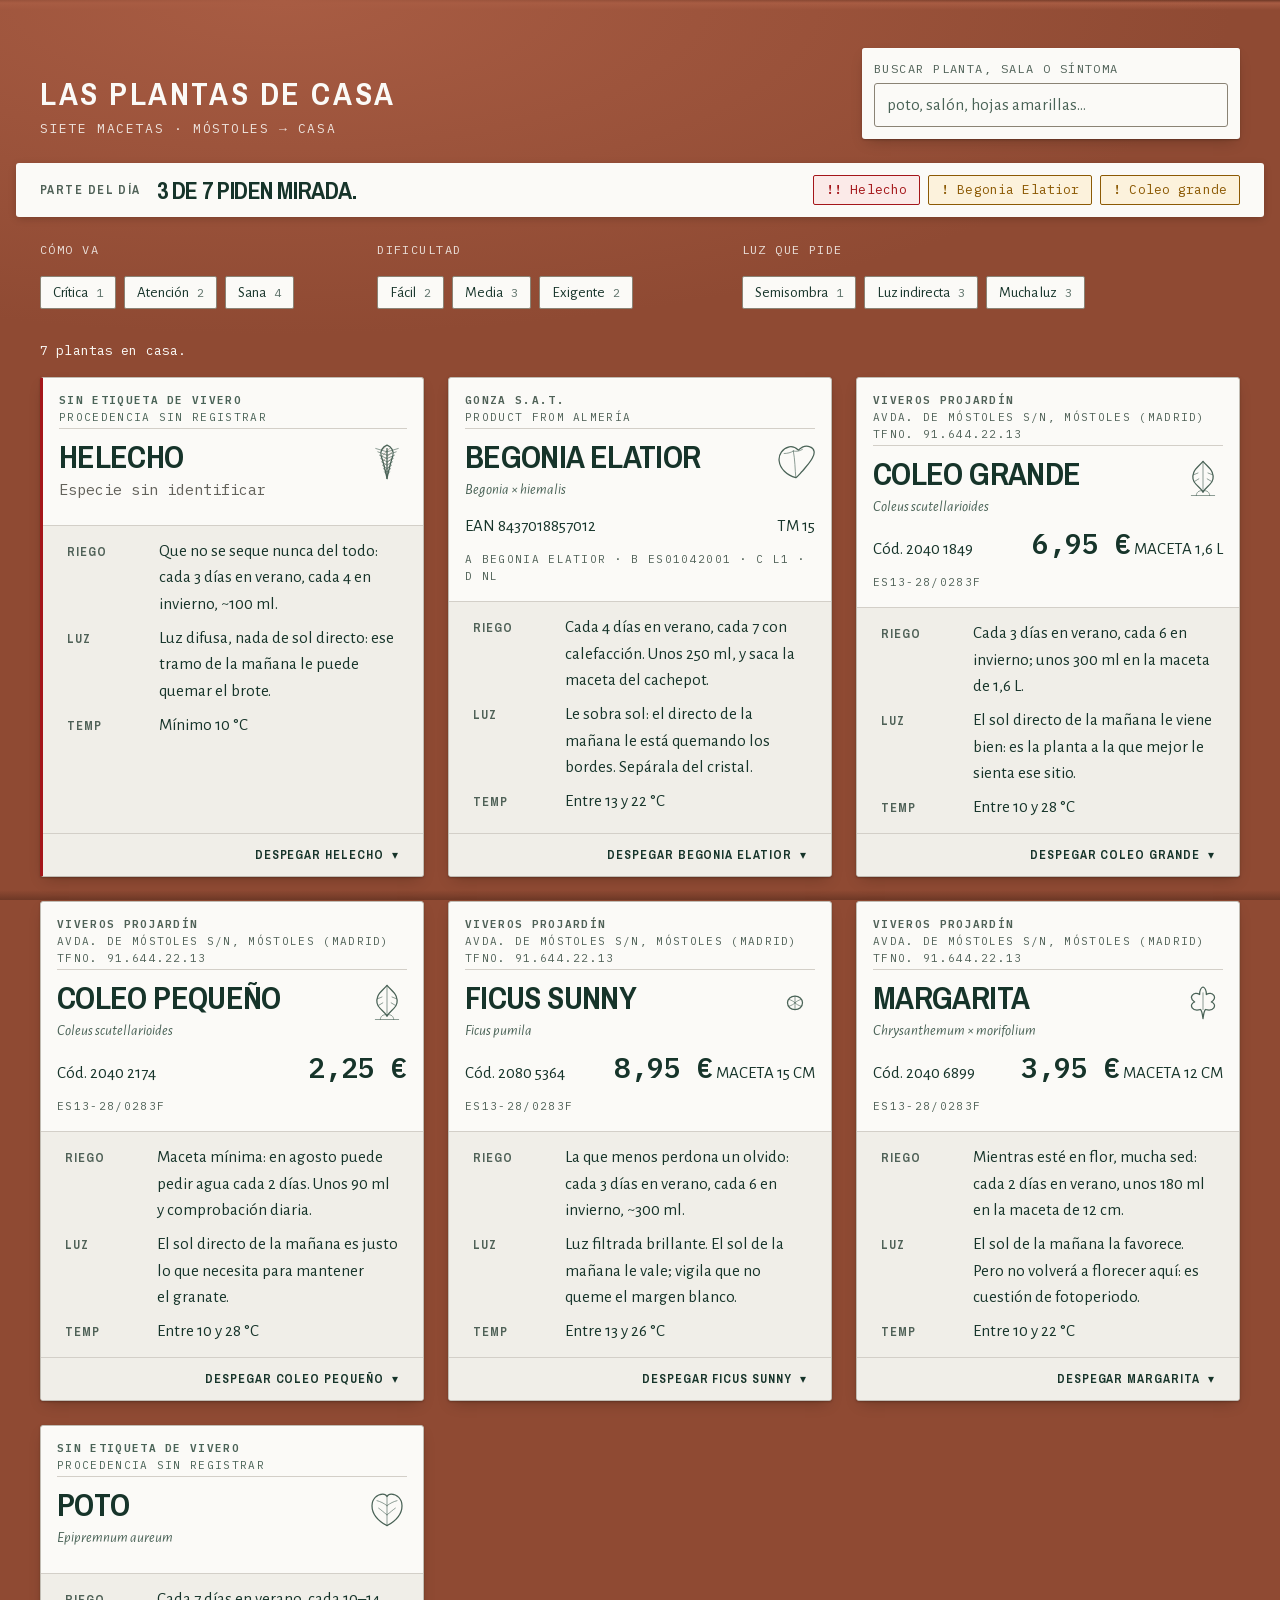
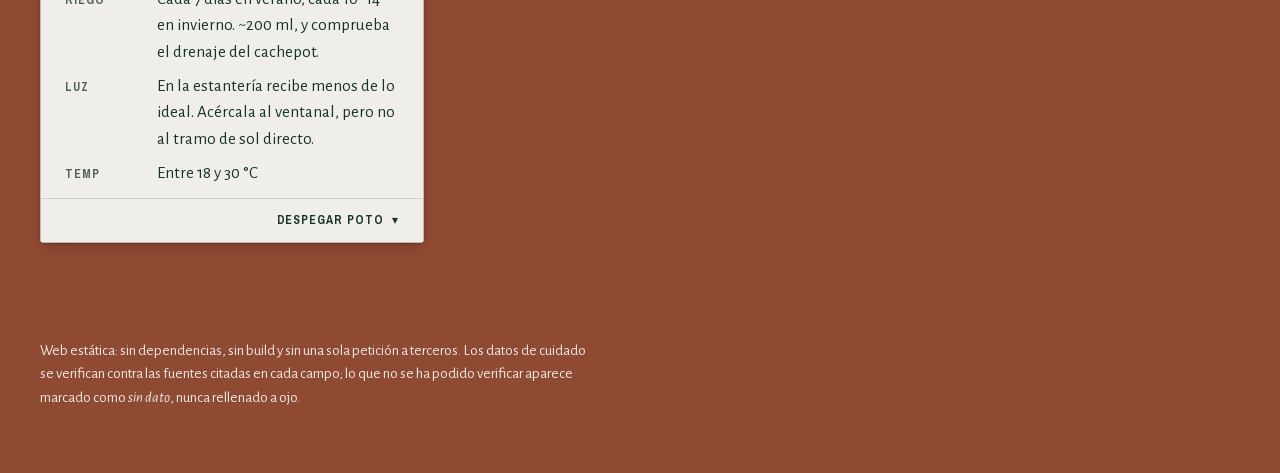
==== commit 37083e0b: "Levanto la retencion: el diagnostico vuelve a verse Se arregla el bloqueante que retenia el push. bo" ====
--- a/index.html
+++ b/index.html
@@ -89,6 +89,8 @@
           <span class="etiqueta__vivero-tfno"></span>
         </p>
 
+        <div class="etiqueta__silueta"></div>
+
         <h3 class="etiqueta__nombre" id=""></h3>
         <p class="etiqueta__binomio"><em class="etiqueta__binomio-texto"></em></p>
         <p class="etiqueta__maceta"></p>
@@ -124,7 +126,7 @@
       </dl>
 
       <!-- ── despegar: <details> nativo, sin una línea de JS ─────────────── -->
-      <details class="despegue">
+      <details class="despegue" name="planta">
         <summary class="despegue__tirador">
           <span class="despegue__texto"></span>
           <span class="despegue__flecha" aria-hidden="true"></span>
--- a/css/tokens.css
+++ b/css/tokens.css
@@ -167,6 +167,49 @@
        fondo de página SOLO se escribe en --color-etiqueta (6,30:1).
      ------------------------------------------------------------------------ */
 
+  /* ═══════════════════════════════════════════════════════════════════════
+     MATRIZ DE VALIDEZ POR SUPERFICIE — léela antes de elegir un color
+     ═══════════════════════════════════════════════════════════════════════
+     Un color no es accesible o inaccesible: lo es SOBRE UNA SUPERFICIE. Dos
+     fallos reales de este proyecto salieron de ignorar eso — un enlace en azul
+     de bolígrafo sobre la teja (1,44:1) y el borde del buscador sobre la teja
+     (1,92:1), los dos con tokens correctamente medidos contra OTRO fondo.
+     Ningún checker lo detecta: el contraste solo se mide en el navegador, con
+     el fondo real compuesto. Así que se declara aquí.
+
+     Ratios calculados (WCAG 2.1). Umbral: 4,5 texto · 3,0 bordes de control.
+     "—" = NO USAR sobre esa superficie.
+
+                         maceta  etiqueta  etiq-2  cuaderno  rell.alerta  rell.aviso  rell.s/dato
+     --color-tinta          —      12,91    11,61    11,93      11,57       12,11       11,29
+     --color-tinta-suave    —       6,26     5,63     5,79       5,61        5,87        5,48
+     --color-codigo         —       6,33     5,69     5,85       5,67        5,94        5,54
+     --color-boli           —       9,08     8,17     8,39       8,14        8,52        7,94
+     --color-alerta         —       7,43     6,68     6,87       6,66        6,97        6,50
+     --color-aviso          —       5,62     5,06     5,20       5,04        5,27        4,92
+     --color-sin-dato       —       5,87     5,28     5,42       5,26        5,50        5,13
+     --color-etiqueta     6,30       —        —        —          —           —           —
+     --color-borde-control  —       3,60     3,24     3,33       3,23        3,38        3,15
+     --color-borde-c/mac  3,48       —        —        —          —           —           —
+     --color-separador      sin umbral: NUNCA delimita algo pulsable
+     --color-troquel        sin umbral: es el canto de la pegatina
+
+     Se lee así, y no tiene excepciones:
+
+       1. Sobre --color-maceta (el fondo de página) SOLO valen dos tokens:
+          --color-etiqueta para texto y --color-borde-control-sobre-maceta para bordes.
+          Todo lo demás suspende ahí, incluidos colores que sobre blanco van
+          sobradísimos.
+       2. Sobre cualquier superficie CLARA valen todos los de tinta y el borde.
+          La columna que manda es la más oscura de las claras (rell. sin-dato):
+          si algo pasa ahí, pasa en todas.
+       3. --color-etiqueta (blanco) solo sobre maceta o sobre --color-alerta
+          sólido (7,43:1, la severidad crítica invertida). Nunca sobre claro.
+
+     Si hace falta un color sobre una superficie nueva, NO se deduce de esta
+     tabla: se mide y se añade una fila. Un token no hereda su ratio.
+     ═══════════════════════════════════════════════════════════════════════ */
+
   /* -- Los seis ------------------------------------------------------------ */
 
   --color-maceta:      #8F4A33;  /* plástico teja del tiesto del coleo. FONDO DE PÁGINA */
@@ -231,9 +274,50 @@
 
   /* -- Bordes -------------------------------------------------------------- */
 
-  --color-borde:        #918A7B;  /* borde INFORMATIVO (controles, campos)  3,28:1 sobre etiqueta */
-  --color-borde-sutil:  #D3CFC8;  /* filete decorativo dentro de una ficha — no comunica nada */
-  --color-troquel:      #C1BCB3;  /* el canto de la pegatina troquelada */
+  /* ── LOS DOS TIPOS DE BORDE. La distinción está en el NOMBRE a propósito ──
+     Un borde que delimita algo pulsable y un borde que separa dos bloques son
+     cosas distintas y tienen umbrales distintos, pero se escriben igual en CSS
+     (`border`). Por eso el error se repite: se coge el token más discreto y
+     queda bonito. Los nombres ya no lo permiten — `--color-separador` se lee
+     mal en un botón.
+
+     BORDE DE CONTROL → ≥3:1 obligatorio (WCAG 1.4.11), sobre CUALQUIER
+       superficie donde aparezca. Botones, campos, tiradores, chips pulsables.
+     SEPARADOR → sin umbral. Filetes entre bloques, canto de la pegatina, reglas
+       internas. Nunca delimita algo que se pueda pulsar.
+
+     Historial, porque van tres: el enlace azul sobre la teja (1,44), el borde
+     del buscador sobre la teja (1,92), el borde sobre la superficie hundida
+     (2,87) y el tirador de despegar en las siete fichas (1,49). Los cuatro eran
+     el mismo error con distinto disfraz. */
+
+  --color-borde-control:  #8A8375;  /* peor caso sobre superficie clara: 3,15 */
+  --color-separador:      #D3CFC8;  /* 1,49 sobre etiqueta — y está BIEN, no delimita nada pulsable */
+  --color-troquel:        #C1BCB3;  /* el canto de la pegatina: separador, no control */
+
+  /* ⚠ Ningún borde oscuro funciona sobre --color-maceta: --color-borde-control
+     da 1,92:1 ahí. Este es para un control que tenga que vivir sobre el fondo
+     (3,48:1). Pero antes de usarlo: si algo necesita borde sobre la teja, casi
+     siempre lo correcto es ponerlo sobre una etiqueta blanca, no aclararle el
+     borde. Es lo que se hizo con el buscador. */
+  --color-borde-control-sobre-maceta: #C1BCB3;
+
+  /* ── ALIAS TEMPORALES · A BORRAR ─────────────────────────────────────────
+     `app.css` es de builder y todavía usa los nombres viejos. Estos dos alias
+     existen solo para que el repo no quede roto entre su turno y el mío, y
+     desaparecen en cuanto migre. Mapeo:
+
+       --color-borde        →  --color-borde-control   (o --color-separador,
+                                según si delimita algo pulsable o no: MIRAR CADA USO,
+                                no sustituir a ciegas — ese es justo el criterio
+                                que los nombres nuevos vienen a forzar)
+       --color-borde-sutil  →  --color-separador
+
+     Ojo con el segundo: los siete `summary.despegue__tirador` que suspenden a
+     1,49:1 usan hoy --color-borde-sutil, y ésos NO van a --color-separador: son
+     controles y van a --color-borde-control. */
+  --color-borde:        var(--color-borde-control);   /* DEPRECATED */
+  --color-borde-sutil:  var(--color-separador);       /* DEPRECATED */
 
   /* -- Escala de bandas para los diagramas ---------------------------------
      Rampa de --color-tinta a --color-etiqueta. Se usa para las bandas de
@@ -280,6 +364,16 @@
   --texto-fuente-sobre-maceta: var(--color-etiqueta);
   --texto-sin-dato:    var(--color-sin-dato);    /* "sin dato", "sin identificar" */
   --texto-sobre-alerta: var(--color-etiqueta);   /* severidad crítica, invertida  7,43:1 */
+
+  /* ⚠ LA INVERSIÓN ES SOLO PARA EL DISTINTIVO, NUNCA PARA UN CONTENEDOR DE TEXTO.
+     El runner encontró el bloque de causas de la ficha crítica pintado sobre
+     --color-alerta sólido con --texto-secundario encima: **1,19:1**, texto
+     prácticamente invisible, y en la única planta que se está muriendo. Sobre el
+     rojo sólido el ÚNICO color legible es --color-etiqueta (7,43) — ni siquiera
+     --color-tinta, que da 1,74.
+     Para que la composición correcta sea la fácil, estos dos alias: */
+  --fondo-critica:            var(--color-alerta-relleno);  /* el BLOQUE: pálido, tinta normal encima */
+  --fondo-distintivo-critica: var(--color-alerta);           /* SOLO el chip, con --texto-sobre-alerta */
   --texto-sobre-aviso:  var(--color-aviso);      /* severidad atención, sin invertir */
 
 
@@ -327,12 +421,17 @@
   /* Fluidos, dimensionados contra su CONTENEDOR (cqi), no contra la ventana:
      la etiqueta debe funcionar igual en la rejilla cerrada y abierta a ancho
      completo. Requieren container-type en el ancestro. */
-  /* El nombre a sangre de la etiqueta. El suelo bajó de 2.25rem a 2rem tras ver
-     la ficha del helecho a 320 px: con el contenedor en ~224 px útiles, una
-     palabra como "IDENTIFICAR)" a 36 px ocupaba el 87 % del renglón y no dejaba
-     margen para ningún nombre más largo. A 32 px cabe con holgura y el nombre
-     sigue mandando en la pegatina. Debe ir con `hyphens: auto` y `lang="es"`:
-     una condensada de display sin partición es una bomba de desbordamiento. */
+  /* El nombre a sangre de la etiqueta. Suelo en 2rem, no en 2.25rem.
+     Aclaración importante, porque el motivo cambió: qa-visual midió 320 px en el
+     navegador y el desbordamiento era CERO — no lo causaba la tipografía sino el
+     `min-width: auto` implícito de los hijos de grid, ya resuelto en app.css con
+     `minmax(min(…, 100%), 1fr)`. Así que este suelo NO lo exige ningún dato de QA.
+     Se queda por criterio tipográfico: a 36 px el nombre más largo ocupaba el
+     98,5 % del renglón útil, y eso no es un margen, es suerte. A 32 px ocupa el
+     87 % y el nombre sigue mandando en la pegatina — el techo del clamp no se
+     toca, así que en escritorio no cambia nada.
+     Va con `hyphens: auto` y `lang="es"` en el <html>: hoy no hace falta, pero es
+     la red que impide que un nombre científico largo rompa la rejilla mañana. */
   --texto-nombre: clamp(2rem, 7cqi, 3.75rem);
   --texto-precio: clamp(1.75rem, 4.5cqi, 2.5rem);  /* el precio en euros */
 
@@ -391,7 +490,28 @@
   --radio-troquel: 3px;   /* el canto de una pegatina troquelada. NO es 0 y NO es 12 px */
   --radio-chip:    2px;   /* distintivos de severidad, chips de filtro */
   --radio-panel:   4px;   /* paneles y diagramas */
-  --radio-punto:   50%;   /* puntos del plano de casa */
+  --radio-punto:   50%;   /* puntos de los diagramas */
+
+
+  /* ── TAMAÑO DE DIANA (WCAG 2.2 · 2.5.8 AA) ──────────────────────────────
+     El runner encontró 24 dianas de 20–23 px con vecinas a 1–18 px: los
+     tiradores «Más detalle» y «Por qué» y los enlaces de fuentes citadas, que
+     van apilados y son 24 por ficha.
+
+     ⚠ Se crece el ÁREA PULSABLE con padding, NUNCA el font-size. La
+     microtipografía de las citas es una decisión de diseño; el tamaño de la
+     diana es una decisión de ergonomía, y son independientes:
+
+       min-block-size: var(--diana-min);
+       padding-inline: var(--space-2);
+       display: inline-flex; align-items: center;
+
+     Y entre dianas apiladas, --espacio-diana como mínimo: dos dianas de 24 px
+     pegadas siguen fallando 2.5.8, que mide el objetivo MÁS su separación. */
+
+  --diana-min:     1.5rem;    /* 24 px · el mínimo de 2.5.8 AA */
+  --diana-comoda:  2.75rem;   /* 44 px · lo que de verdad se acierta con el pulgar */
+  --espacio-diana: var(--space-2);
 
   --trazo-fino:   1px;    /* cuadrícula de los diagramas */
   --trazo:        1.5px;  /* trazo normal de SVG */
@@ -639,9 +759,9 @@
     --color-tinta-suave: #2C463B;
     --color-codigo:      #33453B;
     --color-aviso:       #6B4504;
-    --color-borde:       #6E6759;
-    --color-borde-sutil: #A9A498;
-    --color-troquel:     #8A8375;
+    --color-borde-control: #6E6759;
+    --color-separador:     #A9A498;
+    --color-troquel:       #8A8375;
     --color-sin-dato:       #46453F;  /* 9,21:1 sobre etiqueta */
     --color-sin-dato-trama: #6B6759;  /* más oscuro que la base #847F70, no más claro */
   }
--- a/css/app.css
+++ b/css/app.css
@@ -127,13 +127,22 @@
 
   .rejilla__celda { display: grid; }
 
-  /* Al despegar, la etiqueta ocupa el ancho completo de la rejilla y se abre en
-     su sitio: sin modal, sin página de detalle, sin sacarte de la lista.
-     Nativo con :has(), cero JS. */
+  /* La página hace dos trabajos y necesita dos formas.
+     · Modo estantería (nada abierto): rejilla de columnas para buscar y comparar.
+     · Modo ficha (algo abierto): UNA columna, porque estás leyendo una planta y
+       la rejilla de al lado es ruido alrededor de lo que has decidido leer.
+     Descartado `grid-auto-flow: dense`, que rellenaba el hueco pero desacopla
+     el orden visual del orden del DOM y con él el de foco. */
+  .rejilla:has(details[open]) { grid-template-columns: 1fr; }
+
   .rejilla__celda:has(.despegue[open]) {
     grid-column: 1 / -1;
     z-index: var(--z-ficha);
   }
+
+  /* Al colapsar, la ficha que acabas de tocar cambia de sitio: el margen evita
+     que la franja sticky la tape cuando el JS la trae a la vista. */
+  .despegue__tirador { scroll-margin-block-start: var(--space-7); }
 }
 
 
@@ -171,12 +180,23 @@
     max-width: var(--medida-corta);
   }
 
+  /* El buscador vive sobre una etiqueta blanca, no sobre la teja: su borde
+     daba 1,92:1 contra el fondo y suspende WCAG 1.4.11, que pide 3:1 en bordes
+     de control. Sobre superficie clara, --color-borde da 3,28:1. Y de paso
+     refuerza la metáfora: es otra pegatina en el tiesto. */
+  .buscador {
+    background: var(--fondo-ficha);
+    border-radius: var(--radio-troquel);
+    padding: var(--space-3);
+    box-shadow: var(--sombra-pegatina);
+  }
+
   .buscador__label {
     font-family: var(--fuente-dato);
     font-size: var(--texto-2xs);
     letter-spacing: var(--tracking-micro);
     text-transform: uppercase;
-    color: var(--texto-sobre-maceta);
+    color: var(--texto-meta);
   }
 
   .buscador__input {
@@ -434,6 +454,39 @@
   }
 
   .etiqueta__vivero-nombre { font-weight: var(--peso-fuerte); }
+
+  /* La silueta de hoja: la forma es la clave de identificación botánica, así
+     que aquí es información. NO se anima ninguna — son el ancla para escanear
+     la rejilla, y algo que se mueve no ancla nada. */
+  .etiqueta__silueta {
+    float: inline-end;
+    margin-inline-start: var(--space-3);
+    margin-block-end: var(--space-2);
+    color: var(--texto-secundario);
+  }
+
+  .silueta {
+    width: var(--silueta-tam);
+    height: var(--silueta-tam);
+    display: block;
+    fill: none;
+    stroke: currentColor;
+    stroke-width: var(--trazo);
+    stroke-linecap: round;
+    stroke-linejoin: round;
+  }
+
+  .silueta--grande { width: var(--silueta-tam-l); height: var(--silueta-tam-l); }
+
+  .silueta__nervio,
+  .silueta__pinna { stroke-width: var(--trazo-fino); opacity: 0.75; }
+
+  .silueta__raquis { stroke-width: var(--trazo); }
+
+  /* Aquí la trama SÍ corresponde: la especie es un dato desconocido de verdad,
+     y va dentro del contorno para marcar dónde está la duda exactamente. */
+  .silueta__trama { stroke: none; }
+  .silueta__trama-linea { stroke: var(--color-sin-dato-trama); stroke-width: var(--trazo-fino); }
 
   /* El nombre a sangre de caja: dimensionado contra el contenedor, no la ventana. */
   .etiqueta__nombre {
@@ -641,6 +694,17 @@
     & .estado__fecha { color: var(--texto-sobre-alerta); }
 
     & .estado__bloque--limites .estado__lista { color: var(--texto-sobre-alerta); }
+
+    /* Las causas también: van dentro del bloque invertido, así que su gris de
+       secundario caía a 1,19:1 sobre el rojo sólido. Cualquier color que se
+       añada aquí dentro tiene que entrar en esta lista. */
+    & .causa__resumen,
+    & .causa__detalle,
+    & .causa__mas-tirador,
+    & .causa__patron,
+    & .causa__patron-rotulo { color: var(--texto-sobre-alerta); }
+
+    & .causa__patron { border-inline-start-color: var(--texto-sobre-alerta); }
   }
 
   .estado__titulo,
@@ -682,6 +746,38 @@
     gap: var(--space-2);
     color: var(--texto-principal);
     max-width: var(--medida);
+  }
+
+  .causa { display: grid; gap: var(--space-1); }
+
+  .causa__resumen { font-weight: var(--peso-fuerte); }
+
+  .causa__detalle {
+    font-size: var(--texto-s);
+    color: var(--texto-secundario);
+    margin-block-start: var(--space-1);
+    text-wrap: pretty;
+  }
+
+  /* El patrón no es una afirmación más: es una instrucción para mirar la
+     planta, y es lo que hace usable un listado de causas delante del tiesto.
+     Sin color — es método, no alarma. */
+  .causa__patron {
+    display: grid;
+    gap: var(--space-1);
+    margin-block-start: var(--space-2);
+    padding-inline-start: var(--space-3);
+    border-inline-start: var(--trazo-grueso) solid var(--color-borde-sutil);
+    font-size: var(--texto-s);
+    text-wrap: pretty;
+  }
+
+  .causa__patron-rotulo {
+    font-family: var(--fuente-etiqueta);
+    font-size: var(--texto-2xs);
+    letter-spacing: var(--tracking-caja-alta);
+    text-transform: uppercase;
+    color: var(--texto-meta);
   }
 
   .estado__item {
@@ -903,8 +999,32 @@
 
   .campo__resumen { font-size: var(--texto-s); text-wrap: pretty; }
 
+  /* Alto mínimo de diana: iban a 20 px y van apiladas con poco aire, así que no
+     salvaban la excepción de espaciado de WCAG 2.5.8. */
+  /* WCAG 2.2 · 2.5.8: 24×24 de área pulsable. Crece el PADDING, no el
+     `font-size`: la microtipografía de la cita es pequeña a propósito. Y van
+     apiladas con poco aire —24 fuentes por ficha—, así que no salvaban la
+     excepción de espaciado. */
   .campo__mas-tirador,
-  .dato__mas-tirador {
+  .dato__mas-tirador,
+  .causa__mas-tirador,
+  .fuente {
+    min-height: var(--space-5);
+    display: inline-flex;
+    align-items: center;
+    padding-block: var(--space-1);
+  }
+
+  /* Separación vertical entre dianas contiguas, que es la otra mitad del
+     criterio: sin aire, dos enlaces de 24 px siguen siendo fáciles de fallar. */
+  .campo__fuente,
+  .dato__fuente { margin-block-start: var(--space-2); }
+
+  .fuentes__lista { display: grid; gap: var(--space-2); }
+
+  .campo__mas-tirador,
+  .dato__mas-tirador,
+  .causa__mas-tirador {
     font-family: var(--fuente-dato);
     font-size: var(--texto-xs);
     color: var(--texto-secundario);
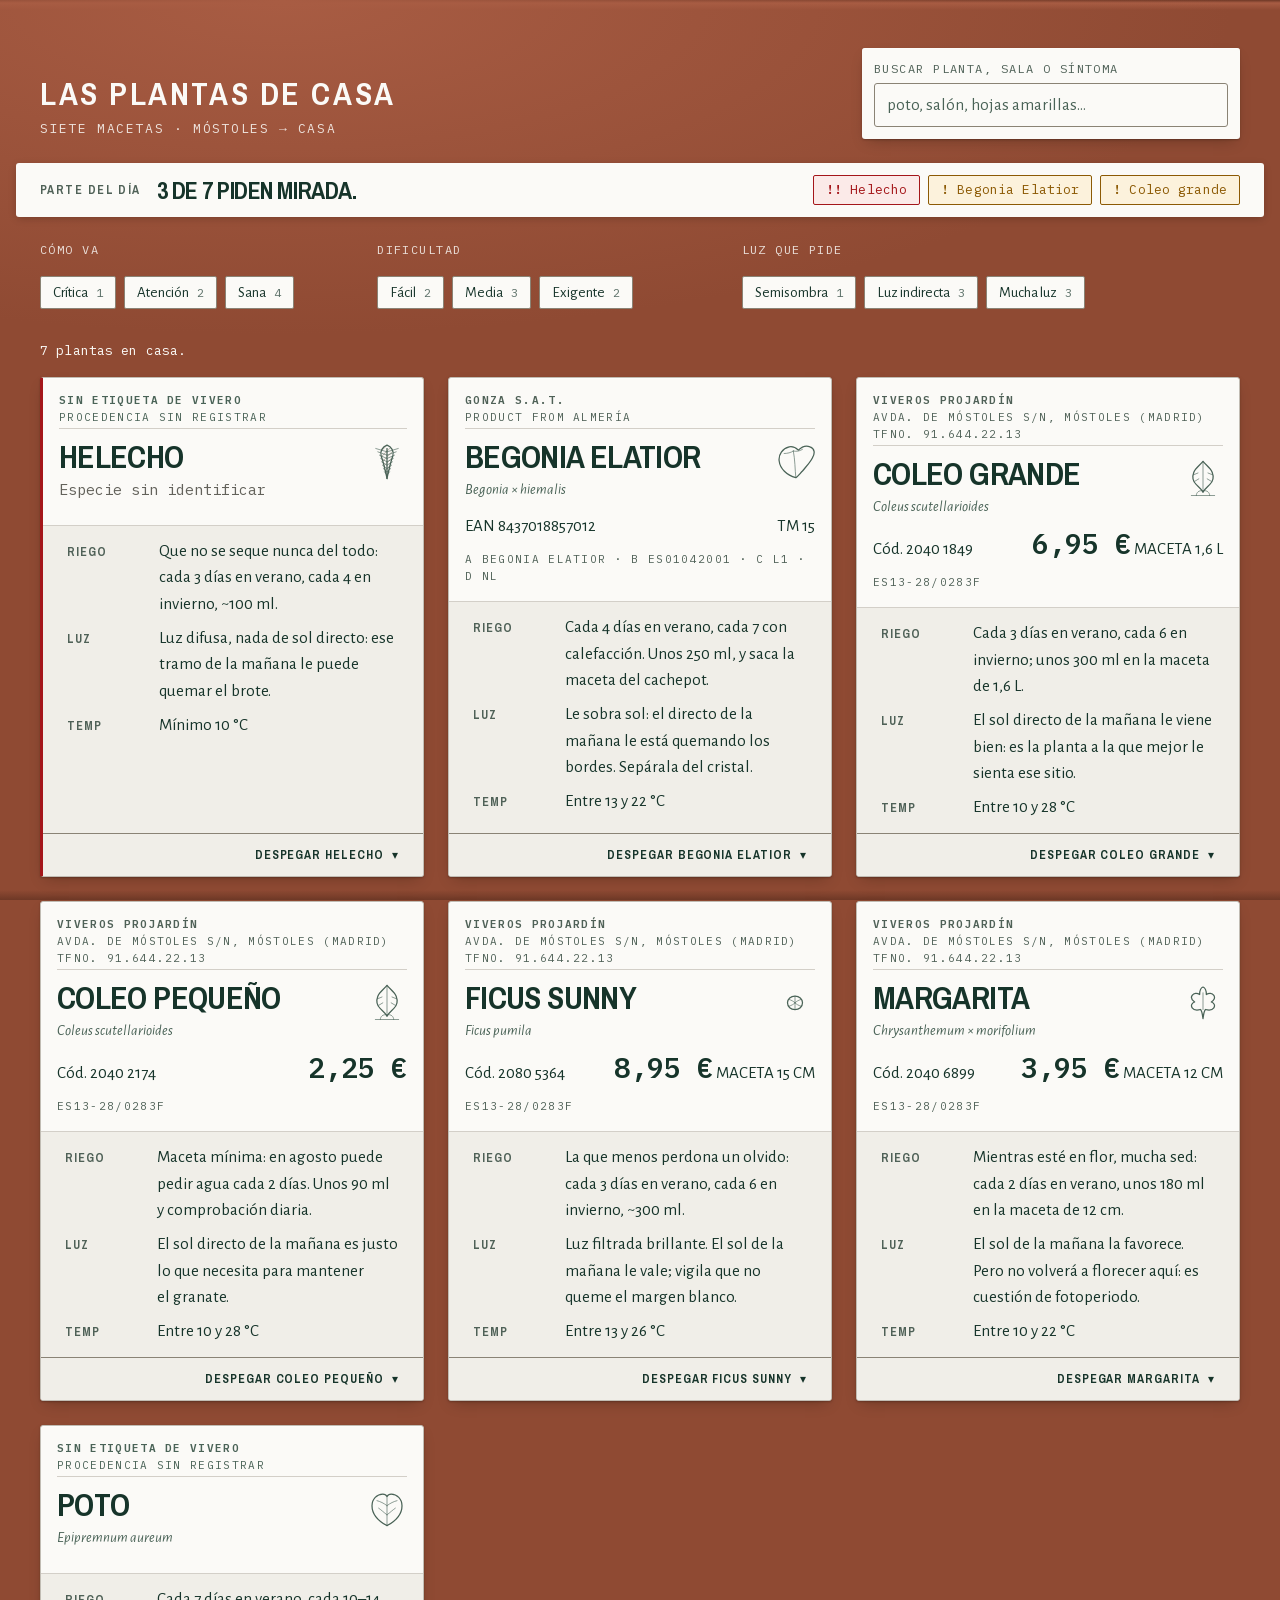
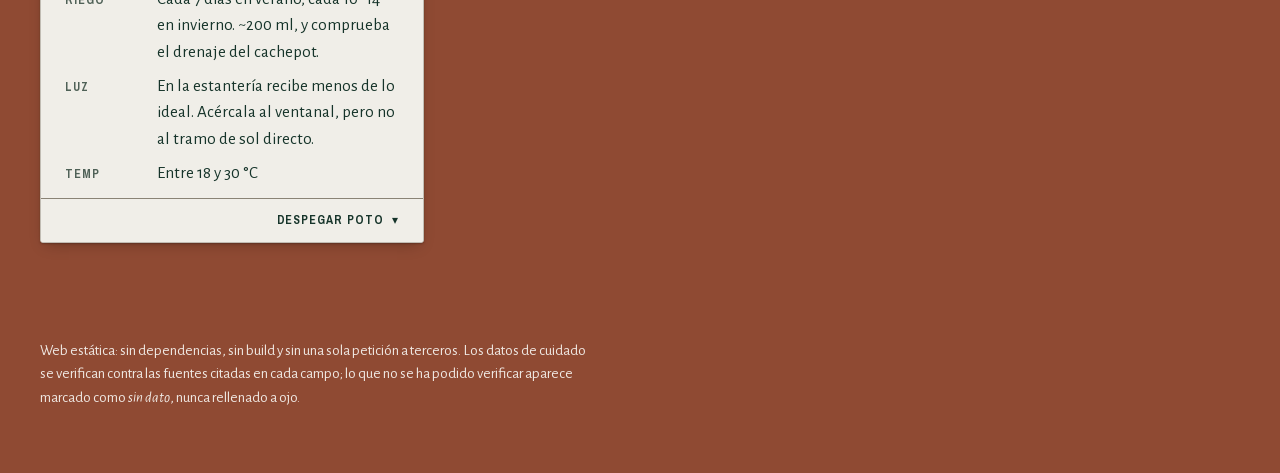
==== commit 7168e582: "Pausa de sesion: docs/retomar.md con el relevo Los teammates no sobreviven a la sesion: manana se re" ====
--- a/index.html
+++ b/index.html
@@ -137,11 +137,16 @@
           <!-- capa 1 · qué le pasa ahora mismo -->
           <section class="estado" hidden>
             <h4 class="estado__titulo"></h4>
-            <p class="estado__severidad">
-              <span class="estado__marca" aria-hidden="true"></span>
-              <span class="estado__severidad-valor"></span>
-              <span class="estado__fecha"></span>
-            </p>
+            <div class="estado__cintillo">
+              <p class="estado__severidad">
+                <span class="estado__marca" aria-hidden="true"></span>
+                <span class="estado__severidad-valor"></span>
+              </p>
+              <!-- La fecha NO va dentro del distintivo: es metadato de la
+                   observación, no parte de la etiqueta de severidad. Metida en
+                   el chip invertido heredaba gris sobre rojo (1,17:1). -->
+              <p class="estado__fecha"></p>
+            </div>
 
             <div class="estado__bloque estado__bloque--senales" hidden>
               <h5 class="estado__sub">Lo que se ve</h5>
--- a/css/tokens.css
+++ b/css/tokens.css
@@ -374,6 +374,15 @@
      Para que la composición correcta sea la fácil, estos dos alias: */
   --fondo-critica:            var(--color-alerta-relleno);  /* el BLOQUE: pálido, tinta normal encima */
   --fondo-distintivo-critica: var(--color-alerta);           /* SOLO el chip, con --texto-sobre-alerta */
+
+  /* ⚠ REGLA: NO SE INVIERTE UN CONTENEDOR DE TEXTO. Solo un distintivo.
+     Sobre --color-alerta sólido NINGÚN token del sistema se lee: fuente 1,22 ·
+     secundario 1,19 · meta 1,17 · principal 1,74 · sin-dato 1,27 · aviso 1,32.
+     Solo el blanco, 7,43. Eso obliga a enumerar cada descendiente a mano, y el
+     día que alguien añada uno y no lo apunte, desaparece — ya pasó.
+     Sobre --fondo-critica los cinco pasan (5,04 a 11,57) y no hay lista que
+     mantener. Detalle en docs/brief.md § "El bloque crítico no puede ir
+     invertido". */
   --texto-sobre-aviso:  var(--color-aviso);      /* severidad atención, sin invertir */
 
 
--- a/css/app.css
+++ b/css/app.css
@@ -202,7 +202,7 @@
   .buscador__input {
     background: var(--fondo-ficha);
     color: var(--texto-principal);
-    border: var(--trazo-fino) solid var(--color-borde);
+    border: var(--trazo-fino) solid var(--color-borde-control);
     border-radius: var(--radio-troquel);
     padding: var(--space-2) var(--space-3);
     font-size: var(--texto-m);
@@ -355,7 +355,7 @@
     gap: var(--space-2);
     background: var(--fondo-ficha);
     color: var(--texto-principal);
-    border: var(--trazo-fino) solid var(--color-borde);
+    border: var(--trazo-fino) solid var(--color-borde-control);
     border-radius: var(--radio-chip);
     padding: var(--space-1) var(--space-3);
     font-size: var(--texto-s);
@@ -447,7 +447,7 @@
     line-height: var(--interlinea-titulo);
     text-transform: uppercase;
     color: var(--texto-meta);
-    border-block-end: var(--trazo-fino) solid var(--color-borde-sutil);
+    border-block-end: var(--trazo-fino) solid var(--color-separador);
     padding-block-end: var(--etiqueta-hueco-micro);
     margin-block-end: var(--space-3);
     gap: var(--etiqueta-hueco-micro);
@@ -579,7 +579,7 @@
   .resumenes {
     display: grid;
     gap: var(--space-2);
-    border-block-start: var(--trazo-fino) solid var(--color-borde-sutil);
+    border-block-start: var(--trazo-fino) solid var(--color-separador);
     padding: var(--space-3) var(--relleno-ficha);
     background: var(--fondo-hundido);
   }
@@ -624,7 +624,10 @@
     letter-spacing: var(--tracking-caja-alta);
     text-transform: uppercase;
     color: var(--texto-principal);
-    border-block-start: var(--trazo-fino) solid var(--color-borde-sutil);
+    /* --color-borde y no --color-separador: el tirador es EL control de la
+       ficha, y el sutil está documentado como filete decorativo que no
+       comunica nada (1,49:1). Un borde que delimita un control necesita 3:1. */
+    border-block-start: var(--trazo-fino) solid var(--color-borde-control);
     background: var(--fondo-hundido);
     transition: background-color var(--dur-corta) var(--ease-estandar);
 
@@ -650,7 +653,7 @@
     display: grid;
     gap: var(--space-5);
     padding: var(--relleno-ficha);
-    border-block-start: var(--trazo-fino) solid var(--color-borde-sutil);
+    border-block-start: var(--trazo-fino) solid var(--color-separador);
   }
 
   /* ── capa 1 · estado ────────────────────────────────────────────────────── */
@@ -661,11 +664,14 @@
     border-radius: var(--radio-panel);
     padding: var(--relleno-panel);
 
-    /* La crítica va INVERTIDA: blanco sobre alerta sólido (7,43:1). Es el único
-       bloque de la página con el color en el fondo, y por eso se ve primero. */
+    /* El BLOQUE va en relleno pálido con tinta normal (11,57:1). La inversión
+       es para el DISTINTIVO, nunca para un contenedor de texto: sobre
+       --color-alerta sólido el único color legible es el blanco, así que un
+       bloque invertido obliga a que TODO lo de dentro sea blanco — y basta con
+       que alguien añada un párrafo en secundario para caer a 1,19:1. Ya pasó. */
     &[data-severidad="critica"] {
-      background: var(--color-alerta);
-      color: var(--texto-sobre-alerta);
+      background: var(--fondo-critica);
+      color: var(--texto-principal);
     }
     /* Atención: relleno suave y sin invertir. Un escalón por debajo, a propósito. */
     &[data-severidad="atencion"] {
@@ -680,31 +686,22 @@
     }
   }
 
-  /* Dentro de la crítica invertida el texto de apoyo también es blanco: sobre
-     rojo sólido, --texto-principal no se leería. */
-  .estado[data-severidad="critica"] {
-    & .estado__diagnostico,
-    & .estado__lista,
-    & .estado__pasos,
-    & .estado__revisar { color: var(--texto-sobre-alerta); }
-
-    & .paso::before,
-    & .paso__plazo,
-    & .paso__senal,
-    & .estado__fecha { color: var(--texto-sobre-alerta); }
-
-    & .estado__bloque--limites .estado__lista { color: var(--texto-sobre-alerta); }
-
-    /* Las causas también: van dentro del bloque invertido, así que su gris de
-       secundario caía a 1,19:1 sobre el rojo sólido. Cualquier color que se
-       añada aquí dentro tiene que entrar en esta lista. */
-    & .causa__resumen,
-    & .causa__detalle,
-    & .causa__mas-tirador,
-    & .causa__patron,
-    & .causa__patron-rotulo { color: var(--texto-sobre-alerta); }
-
-    & .causa__patron { border-inline-start-color: var(--texto-sobre-alerta); }
+  .estado__cintillo {
+    display: flex;
+    flex-wrap: wrap;
+    align-items: baseline;
+    justify-content: space-between;
+    gap: var(--space-2) var(--space-4);
+  }
+
+  /* El distintivo SÍ va invertido: es un chip, no un contenedor de texto. */
+  .estado[data-severidad="critica"] .estado__severidad {
+    display: inline-flex;
+    align-self: start;
+    background: var(--fondo-distintivo-critica);
+    color: var(--texto-sobre-alerta);
+    border-radius: var(--radio-chip);
+    padding: var(--space-1) var(--space-3);
   }
 
   .estado__titulo,
@@ -730,10 +727,9 @@
 
   .estado__fecha {
     font-family: var(--fuente-dato);
+    font-size: var(--texto-xs);
     font-weight: var(--peso-normal);
     color: var(--texto-meta);
-    margin-inline-start: auto;
-    text-transform: none;
     letter-spacing: var(--tracking-dato);
   }
 
@@ -767,7 +763,7 @@
     gap: var(--space-1);
     margin-block-start: var(--space-2);
     padding-inline-start: var(--space-3);
-    border-inline-start: var(--trazo-grueso) solid var(--color-borde-sutil);
+    border-inline-start: var(--trazo-grueso) solid var(--color-separador);
     font-size: var(--texto-s);
     text-wrap: pretty;
   }
@@ -892,7 +888,7 @@
     width: 100%;
     height: auto;
     border-radius: var(--radio-panel);
-    border: var(--trazo-fino) solid var(--color-borde-sutil);
+    border: var(--trazo-fino) solid var(--color-separador);
   }
 
   .foto__pie {
@@ -924,7 +920,7 @@
     aspect-ratio: var(--aspecto-foto);
     object-fit: cover;
     height: auto;
-    border: var(--trazo-fino) solid var(--color-borde-sutil);
+    border: var(--trazo-fino) solid var(--color-separador);
   }
 
   /* La frase de «sin etiqueta» NO va en gris de sin-dato: en estas dos plantas
@@ -1009,7 +1005,7 @@
   .dato__mas-tirador,
   .causa__mas-tirador,
   .fuente {
-    min-height: var(--space-5);
+    min-block-size: var(--diana-min);
     display: inline-flex;
     align-items: center;
     padding-block: var(--space-1);
@@ -1018,9 +1014,9 @@
   /* Separación vertical entre dianas contiguas, que es la otra mitad del
      criterio: sin aire, dos enlaces de 24 px siguen siendo fáciles de fallar. */
   .campo__fuente,
-  .dato__fuente { margin-block-start: var(--space-2); }
-
-  .fuentes__lista { display: grid; gap: var(--space-2); }
+  .dato__fuente { margin-block-start: var(--espacio-diana); }
+
+  .fuentes__lista { display: grid; gap: var(--espacio-diana); }
 
   .campo__mas-tirador,
   .dato__mas-tirador,
@@ -1055,7 +1051,7 @@
     display: grid;
     gap: var(--space-1);
     padding-block-end: var(--space-3);
-    border-block-end: var(--trazo-fino) solid var(--color-borde-sutil);
+    border-block-end: var(--trazo-fino) solid var(--color-separador);
   }
 
   .dato__clave {
@@ -1087,7 +1083,7 @@
   }
 
   .dato[data-toxicidad="toxica"] {
-    border-inline-start: var(--trazo-grueso) solid var(--color-borde);
+    border-inline-start: var(--trazo-grueso) solid var(--color-separador);
     & .dato__texto { color: var(--texto-principal); }
     & .dato__texto::before { content: "▲ "; }
   }
@@ -1210,7 +1206,7 @@
        ancho se acota el factor de escala, y el rótulo se queda donde debe. */
     max-width: var(--medida-corta);
     background: var(--fondo-ficha);
-    border: var(--trazo-fino) solid var(--color-borde-sutil);
+    border: var(--trazo-fino) solid var(--color-separador);
     border-radius: var(--radio-panel);
   }
 
@@ -1225,7 +1221,7 @@
     font-size: var(--texto-xs);
     color: var(--texto-meta);
     background: var(--fondo-ficha);
-    border: var(--trazo-fino) dashed var(--color-borde);
+    border: var(--trazo-fino) dashed var(--color-borde-control);
     border-radius: var(--radio-panel);
     padding: var(--space-3);
   }
@@ -1233,7 +1229,7 @@
   /* ── 1 · el reloj de riego ──────────────────────────────────────────────── */
 
   .reloj__pista { fill: none; stroke: var(--escala-1); stroke-width: var(--trazo-grueso); stroke-linecap: round; }
-  .reloj__marca { stroke: var(--color-borde); stroke-width: var(--trazo-fino); }
+  .reloj__marca { stroke: var(--color-borde-control); stroke-width: var(--trazo-fino); }
   .reloj__marca--mayor { stroke: var(--color-tinta); stroke-width: var(--trazo); }
   .reloj__eje { fill: var(--color-tinta); }
 
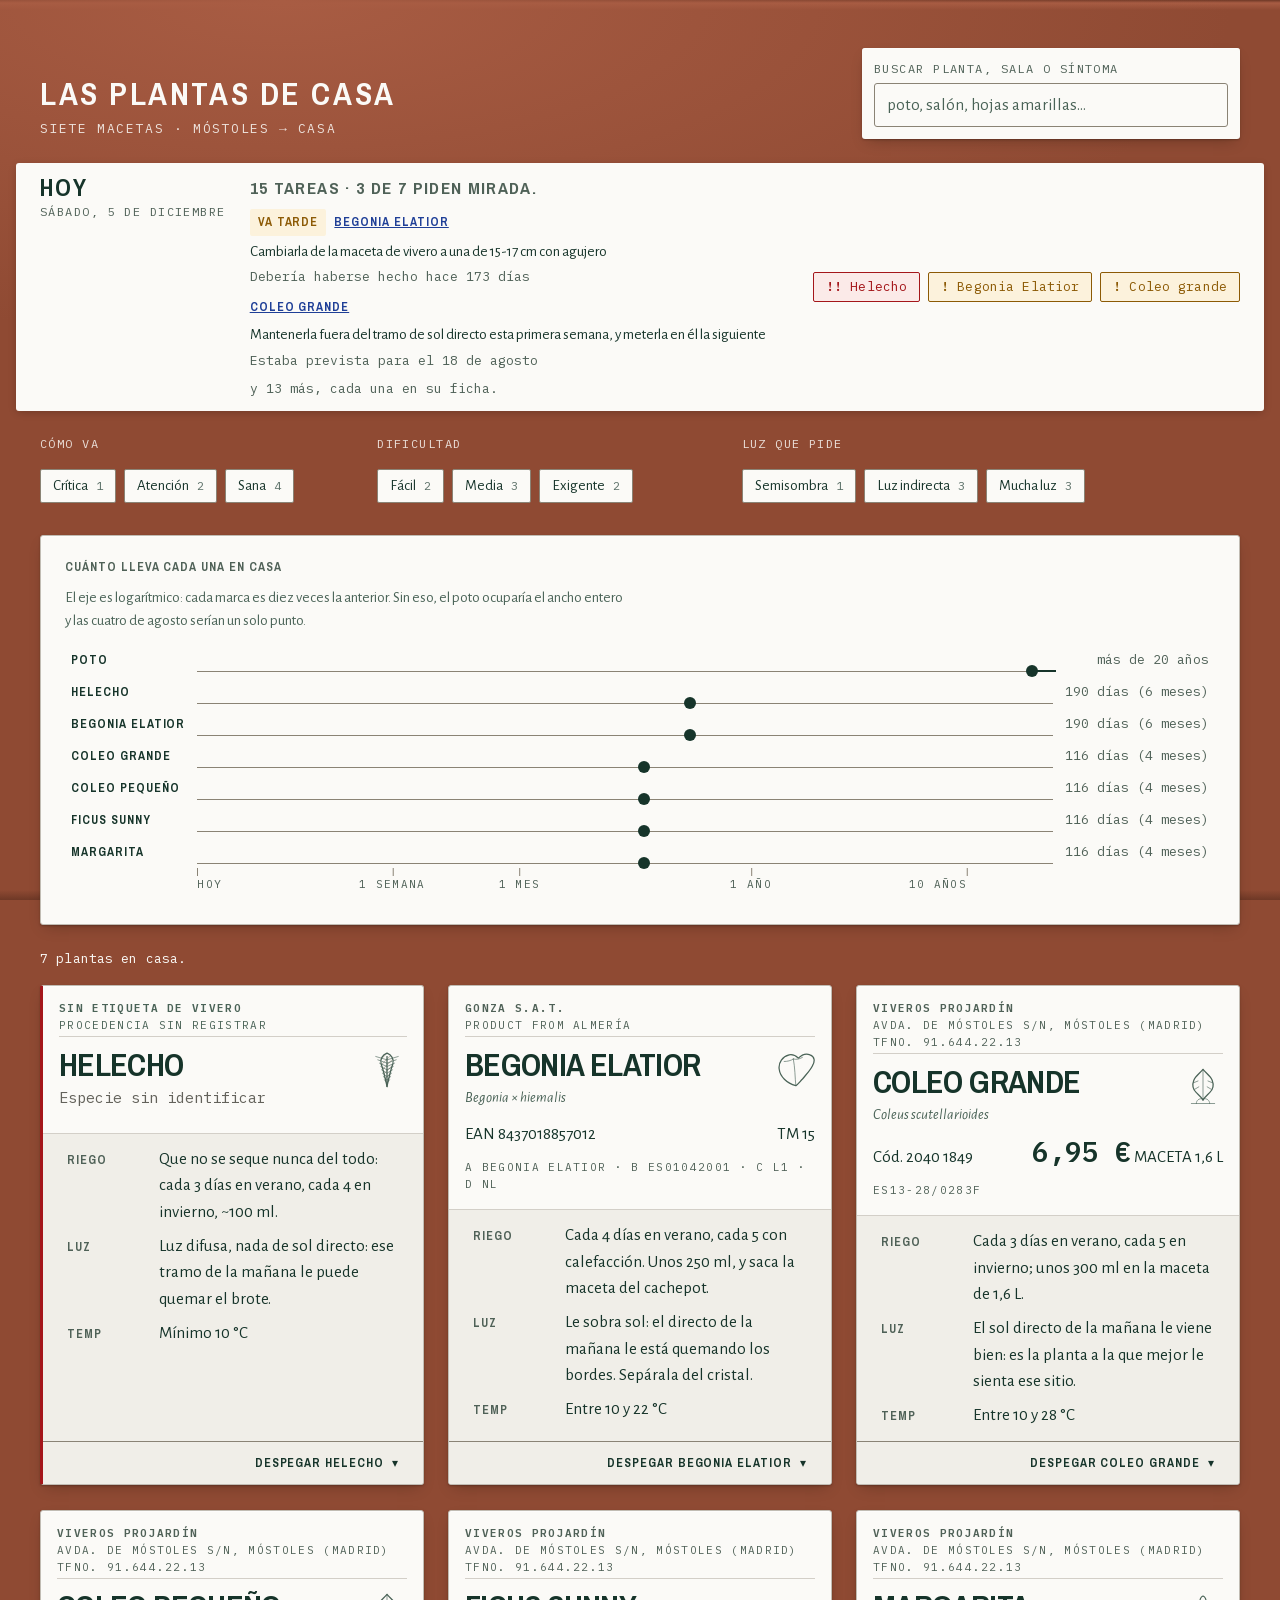
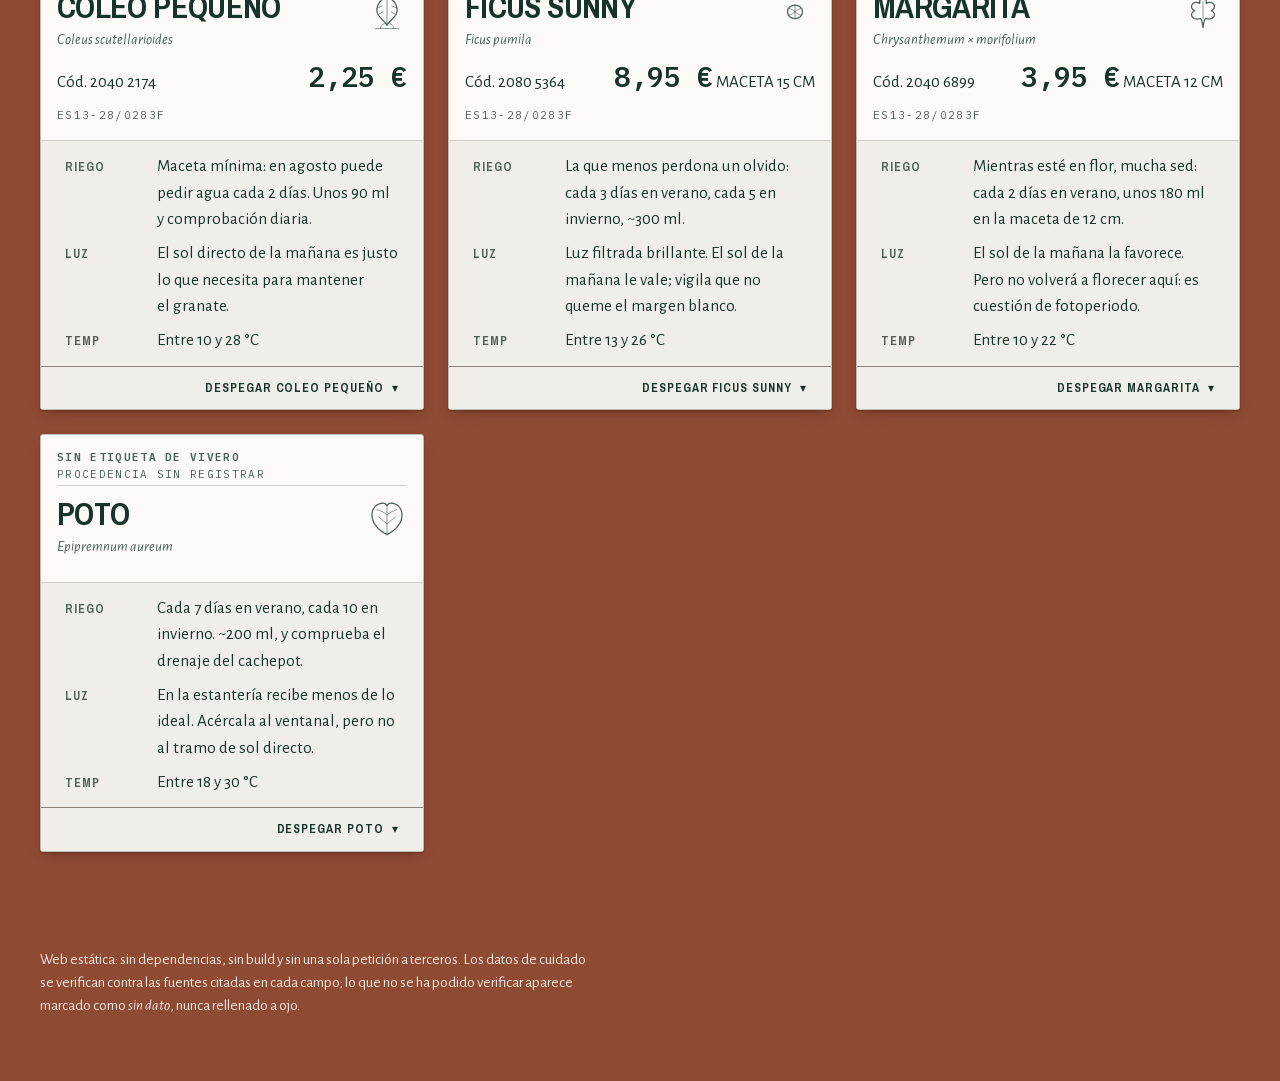
==== commit 347665dc: "Expediente, franja HOY y cronologia (trabajo de builder) Commiteo yo el trabajo de builder porque js" ====
--- a/index.html
+++ b/index.html
@@ -34,11 +34,33 @@
   </form>
 </header>
 
-<!-- Parte del día: cuántas piden mirada hoy. Se genera desde los datos; si no
-     hay ninguna tocada, se dice, que también es información. -->
+<!-- ══ HOY · el parte del día, con la fecha real del navegador ═══════════════
+     Se genera de `tareas[]` y de `new Date()`: cero servidor, cero persistencia.
+     Lo que NO es: una app de tareas. Sin notificaciones, sin rachas, sin
+     porcentaje de cumplimiento, sin felicitar a nadie por regar. Esta página se
+     abre con prisa una vez cada quince días.
+
+     Y una consecuencia de forma: LA FRANJA NO CRECE. Si un día hay siete
+     tareas, dice el número y las dos primeras; el resto están en sus fichas,
+     que es donde se hacen.
+     ═══════════════════════════════════════════════════════════════════════ -->
 <section class="parte" id="parte" aria-labelledby="parte-titulo" hidden>
-  <h2 class="parte__titulo" id="parte-titulo">Parte del día</h2>
-  <p class="parte__resumen" id="parte-resumen"></p>
+  <div class="parte__cabeza">
+    <h2 class="parte__titulo" id="parte-titulo">Hoy</h2>
+    <!-- La fecha la pone el navegador. Es el mejor argumento de que la página
+         sirve para algo: el contenido cambia solo, sin que nadie edite nada. -->
+    <p class="parte__fecha" id="parte-fecha"></p>
+  </div>
+
+  <!-- aria-live en el contenedor de lo que cambia, no en la sección entera:
+       al filtrar cambia el recuento y quien usa lector de pantalla se entera,
+       sin que le relean la fecha y los chips cada vez. -->
+  <div class="parte__cuerpo" id="parte-cuerpo" aria-live="polite">
+    <p class="parte__resumen" id="parte-resumen"></p>
+    <ul class="parte__tareas" id="parte-tareas"></ul>
+    <p class="parte__resto" id="parte-resto" hidden></p>
+  </div>
+
   <ul class="parte__chips" id="parte-chips"></ul>
 </section>
 
@@ -52,6 +74,33 @@
 
 <main class="contenido">
   <h2 class="oculto-visual">Las plantas</h2>
+
+  <!-- ══ LA CRONOLOGÍA ══════════════════════════════════════════════════════
+       Décadas, semanas y horas en siete macetas del mismo salón. El eje es
+       LOGARÍTMICO —en lineal el poto ocupa el ancho entero y las otras seis son
+       un borrón— y las marcas van ROTULADAS, porque un eje logarítmico sin
+       rótulos miente sobre las proporciones.
+
+       Va antes de la rejilla porque reencuadra lo que se lee después: las cuatro
+       impecables lo están, en parte, porque no han tenido tiempo de que nada les
+       salga mal.
+       ═══════════════════════════════════════════════════════════════════════ -->
+  <section class="cronologia" aria-labelledby="cronologia-titulo" hidden>
+    <h3 class="cronologia__titulo" id="cronologia-titulo">Cuánto lleva cada una en casa</h3>
+    <p class="cronologia__nota">
+      El eje es logarítmico: cada marca es diez veces la anterior. Sin eso, el
+      poto ocuparía el ancho entero y las cuatro de agosto serían un solo punto.
+    </p>
+    <!-- El gráfico es UNA rejilla de tres columnas —nombre · pista · valor— y la
+         lista, las filas y el eje son `subgrid` suyos. Sin eso cada fila define
+         sus propias columnas, se alinean por casualidad y el eje de abajo no cae
+         debajo de las pistas: un eje que no está debajo de lo que rotula no
+         rotula nada. -->
+    <div class="cronologia__grafico">
+      <ol class="cronologia__lista"></ol>
+      <p class="cronologia__eje"><span class="cronologia__eje-pista"></span></p>
+    </div>
+  </section>
 
   <p class="resultado" id="resultado" role="status" aria-live="polite"></p>
   <p class="aviso" id="aviso" hidden></p>
@@ -132,40 +181,39 @@
           <span class="despegue__flecha" aria-hidden="true"></span>
         </summary>
 
+        <!-- ══ EL EXPEDIENTE ══════════════════════════════════════════════
+             Al despegar la pegatina no aparece el reverso de una pegatina:
+             aparece el expediente de la planta. Y se maqueta en DOS COLUMNAS
+             SEMÁNTICAS, que no es partir el texto en dos para ahorrar scroll —
+             son dos velocidades de lectura distintas:
+
+               QUÉ HAGO AHORA  · con la regadera en la mano, de pie, con prisa
+               EN QUÉ ME BASO  · el domingo, sentado, leyéndola en serio
+
+             `QUÉ HAGO AHORA` va PRIMERO EN EL DOM a propósito: al apilarse en
+             móvil queda arriba, que es donde de verdad se lee con una mano. No
+             se usa `order` de CSS para esto, porque entonces el orden de foco
+             dejaría de coincidir con el orden visual.
+             ═══════════════════════════════════════════════════════════════ -->
         <div class="despegada">
-
-          <!-- capa 1 · qué le pasa ahora mismo -->
-          <section class="estado" hidden>
-            <h4 class="estado__titulo"></h4>
-            <div class="estado__cintillo">
-              <p class="estado__severidad">
-                <span class="estado__marca" aria-hidden="true"></span>
-                <span class="estado__severidad-valor"></span>
-              </p>
-              <!-- La fecha NO va dentro del distintivo: es metadato de la
-                   observación, no parte de la etiqueta de severidad. Metida en
-                   el chip invertido heredaba gris sobre rojo (1,17:1). -->
-              <p class="estado__fecha"></p>
-            </div>
-
-            <div class="estado__bloque estado__bloque--senales" hidden>
-              <h5 class="estado__sub">Lo que se ve</h5>
-              <ul class="estado__lista"></ul>
-            </div>
-
-            <div class="estado__bloque estado__bloque--causas" hidden>
-              <h5 class="estado__sub">Causas probables</h5>
-              <ul class="estado__lista"></ul>
-            </div>
-
-            <!-- Lo que NO se puede afirmar desde una foto. Va aquí, debajo de
-                 señales y causas, y NO en un plegable: un diagnóstico que no
-                 dice dónde acaba su alcance se lee como si lo supiera todo. -->
-            <div class="estado__bloque estado__bloque--limites" hidden>
-              <h5 class="estado__sub">Lo que la foto no dice</h5>
-              <ul class="estado__lista"></ul>
-            </div>
-
+          <div class="expediente">
+
+          <!-- ── columna 1 · lo accionable ──────────────────────────────── -->
+          <div class="expediente__accion">
+            <h4 class="expediente__rotulo">Qué hago ahora</h4>
+
+            <!-- Los diagramas van AQUÍ y no en la otra columna: son la capa de
+                 resumen —el SVG dice «cada 4 días, 250 ml» de un golpe y el
+                 párrafo de la derecha explica por qué—, y de paso equilibran la
+                 masa de las dos columnas. -->
+            <section class="cuidados">
+              <h5 class="cuidados__titulo">Cuidados</h5>
+              <div class="campos-diagrama"></div>
+            </section>
+
+            <!-- El tratamiento sale de dentro de `.estado`: la alarma es el
+                 diagnóstico, no el arreglo. Aquí hereda tinta normal en vez del
+                 ámbar de «atención», que además contrasta mejor. -->
             <div class="estado__tratamiento" hidden>
               <h5 class="estado__sub">Qué hacer</h5>
               <div class="estado__diagrama"></div>
@@ -176,47 +224,101 @@
               </p>
             </div>
 
-          </section>
-
-          <figure class="foto" hidden>
-            <img class="foto__img" src="" alt="" width="800" height="1067" loading="lazy" decoding="async">
-            <figcaption class="foto__pie"></figcaption>
-          </figure>
-
-          <!-- Procedencia: la foto de la pegatina real es, para cinco de las
-               siete, la fuente más fuerte de qué compró Carlos. Va aquí abajo y
-               pequeña a propósito, y sin estilizar: una prueba retocada no
-               prueba nada. -->
-          <section class="prueba">
-            <h4 class="prueba__rotulo">La prueba</h4>
-            <figure class="prueba__figura" hidden>
-              <img class="prueba__img" src="" alt="" width="500" height="667" loading="lazy" decoding="async">
+            <!-- El calendario de esta planta. Aquí sí van las cinco clases de
+                 tarea, incluidas las dos que no pueden entrar en la franja: el
+                 riego con su comprobación en vez de una cuenta atrás, y las
+                 condicionadas con la condición delante. Donde el disparador real
+                 es una observación y no el calendario, la interfaz pide mirar,
+                 no manda hacer. -->
+            <section class="calendario" hidden>
+              <h5 class="calendario__titulo">Qué toca</h5>
+              <ul class="calendario__lista"></ul>
+            </section>
+
+            <!-- El índice NO está para esconder: está para ENTRAR. Y el
+                 recuento es información, no adorno: «13 observaciones» y «24
+                 fuentes» dicen algo verdadero sobre esta ficha antes de
+                 leerla — que el diagnóstico está trabajado. Un índice que
+                 oculta cuánto documento hay es un índice que engaña. -->
+            <nav class="indice" hidden>
+              <h5 class="indice__rotulo">En el expediente</h5>
+              <ul class="indice__lista"></ul>
+            </nav>
+          </div>
+
+          <!-- ── columna 2 · el material de consulta ────────────────────── -->
+          <div class="expediente__base">
+            <h4 class="expediente__rotulo">En qué me baso</h4>
+
+            <!-- capa 1 · qué le pasa ahora mismo -->
+            <section class="estado" hidden>
+              <h5 class="estado__titulo"></h5>
+              <div class="estado__cintillo">
+                <p class="estado__severidad">
+                  <span class="estado__marca" aria-hidden="true"></span>
+                  <span class="estado__severidad-valor"></span>
+                </p>
+                <!-- La fecha NO va dentro del distintivo: es metadato de la
+                     observación, no parte de la etiqueta de severidad. Metida en
+                     el chip invertido heredaba gris sobre rojo (1,17:1). -->
+                <p class="estado__fecha"></p>
+              </div>
+
+              <div class="estado__bloque estado__bloque--senales" hidden>
+                <h6 class="estado__sub">Lo que se ve</h6>
+                <ul class="estado__lista"></ul>
+              </div>
+
+              <div class="estado__bloque estado__bloque--causas" hidden>
+                <h6 class="estado__sub">Causas probables</h6>
+                <ul class="estado__lista"></ul>
+              </div>
+
+              <!-- Lo que NO se puede afirmar desde una foto. Va aquí, debajo de
+                   señales y causas, y NO en un plegable: un diagnóstico que no
+                   dice dónde acaba su alcance se lee como si lo supiera todo. -->
+              <div class="estado__bloque estado__bloque--limites" hidden>
+                <h6 class="estado__sub">Lo que la foto no dice</h6>
+                <ul class="estado__lista"></ul>
+              </div>
+            </section>
+
+            <!-- La foto es la prueba sobre la que se hizo el diagnóstico, así
+                 que su sitio es esta columna, al lado de «lo que se ve» y de
+                 «lo que la foto no dice», que la citan las dos. -->
+            <figure class="foto" hidden>
+              <img class="foto__img" src="" alt="" width="800" height="1067" loading="lazy" decoding="async">
+              <figcaption class="foto__pie"></figcaption>
             </figure>
-            <p class="prueba__sin" hidden>Sin etiqueta de vivero: no se conserva.</p>
-            <p class="prueba__nota"></p>
-          </section>
-
-          <!-- capa 2 · los tres campos con diagrama.
-               Lleva su propio h4 para que la jerarquía no salte de h3 a h5 en
-               las plantas sanas, que no tienen el bloque «Qué le pasa». -->
-          <section class="cuidados">
-            <h4 class="cuidados__titulo">Cuidados</h4>
-            <div class="campos-diagrama"></div>
-          </section>
-
-          <!-- capa 2 · el resto de datos verificados -->
-          <section class="mas-datos">
-            <h4 class="mas-datos__titulo">Más datos</h4>
-            <dl class="mas-datos__lista"></dl>
-          </section>
-
-          <!-- capa 3 · la voz de Carlos, en su cuaderno -->
-          <aside class="cuaderno" hidden>
-            <h4 class="cuaderno__rotulo">Carlos</h4>
-            <p class="cuaderno__historia"></p>
-            <p class="cuaderno__notas"></p>
-          </aside>
-
+
+            <!-- Procedencia: la foto de la pegatina real es, para cinco de las
+                 siete, la fuente más fuerte de qué compró Carlos. Va aquí abajo y
+                 pequeña a propósito, y sin estilizar: una prueba retocada no
+                 prueba nada. -->
+            <section class="prueba">
+              <h5 class="prueba__rotulo">La prueba</h5>
+              <figure class="prueba__figura" hidden>
+                <img class="prueba__img" src="" alt="" width="500" height="667" loading="lazy" decoding="async">
+              </figure>
+              <p class="prueba__sin" hidden>Sin etiqueta de vivero: no se conserva.</p>
+              <p class="prueba__nota"></p>
+            </section>
+
+            <!-- capa 2 · el resto de datos verificados, cada uno con su fuente -->
+            <section class="mas-datos">
+              <h5 class="mas-datos__titulo">Más datos</h5>
+              <dl class="mas-datos__lista"></dl>
+            </section>
+
+            <!-- capa 3 · la voz de Carlos, en su cuaderno -->
+            <aside class="cuaderno" hidden>
+              <h5 class="cuaderno__rotulo">Carlos</h5>
+              <p class="cuaderno__historia"></p>
+              <p class="cuaderno__notas"></p>
+            </aside>
+          </div>
+
+          </div>
         </div>
       </details>
 
@@ -228,7 +330,7 @@
      del texto que tiene al lado, nunca el único portador del dato. -->
 <template id="tpl-campo-diagrama">
   <section class="campo">
-    <h5 class="campo__clave"></h5>
+    <h6 class="campo__clave"></h6>
     <div class="campo__diagrama"></div>
     <p class="campo__resumen"></p>
     <details class="campo__mas" hidden>
@@ -283,6 +385,33 @@
   </li>
 </template>
 
+<!-- Una tarea de hoy en la franja. El rótulo solo aparece cuando hay algo que
+     rotular: `VA TARDE` en la única vencida, `HOY` en las de fecha cumplida.
+     Las de temporada van sin distintivo — es la misma economía que hace que las
+     cuatro plantas sanas no lleven insignia. -->
+<template id="tpl-tarea-franja">
+  <li class="tarea-hoy">
+    <span class="tarea-hoy__rotulo" hidden></span>
+    <a class="tarea-hoy__planta" href="">
+      <span class="tarea-hoy__nombre"></span>
+    </a>
+    <span class="tarea-hoy__titulo"></span>
+    <span class="tarea-hoy__cuando"></span>
+  </li>
+</template>
+
+<!-- Una tarea dentro de su ficha, con su plazo y su condición. Aquí sí van
+     todas, incluidas las que no pueden entrar en «hoy»: el riego con su
+     comprobación y las condicionadas con su condición delante. -->
+<template id="tpl-tarea-ficha">
+  <li class="tarea">
+    <span class="tarea__rotulo" hidden></span>
+    <p class="tarea__titulo"></p>
+    <p class="tarea__cuando"></p>
+    <p class="tarea__nota" hidden><span class="tarea__nota-rotulo"></span><span class="tarea__nota-texto"></span></p>
+  </li>
+</template>
+
 <template id="tpl-chip">
   <li class="chip">
     <button class="chip__boton" type="button" data-planta="">
--- a/css/tokens.css
+++ b/css/tokens.css
@@ -283,6 +283,14 @@
 
      BORDE DE CONTROL → ≥3:1 obligatorio (WCAG 1.4.11), sobre CUALQUIER
        superficie donde aparezca. Botones, campos, tiradores, chips pulsables.
+       Y también —esto lo afinó builder y el nombre del token se queda corto—
+       **todo gráfico que porte información**: el marco discontinuo de «sin dato»
+       de los diagramas, las marcas del dial de riego, los ejes. 1.4.11 no habla
+       solo de controles, habla de "graphical objects required to understand the
+       content", y un eje sin el que no se entiende el diagrama es justo eso.
+       Regla práctica: si al borrarlo se pierde información o se pierde el
+       objetivo de un clic, es de control. Si solo se pierde una separación
+       visual, es separador.
      SEPARADOR → sin umbral. Filetes entre bloques, canto de la pegatina, reglas
        internas. Nunca delimita algo que se pueda pulsar.
 
@@ -302,22 +310,6 @@
      borde. Es lo que se hizo con el buscador. */
   --color-borde-control-sobre-maceta: #C1BCB3;
 
-  /* ── ALIAS TEMPORALES · A BORRAR ─────────────────────────────────────────
-     `app.css` es de builder y todavía usa los nombres viejos. Estos dos alias
-     existen solo para que el repo no quede roto entre su turno y el mío, y
-     desaparecen en cuanto migre. Mapeo:
-
-       --color-borde        →  --color-borde-control   (o --color-separador,
-                                según si delimita algo pulsable o no: MIRAR CADA USO,
-                                no sustituir a ciegas — ese es justo el criterio
-                                que los nombres nuevos vienen a forzar)
-       --color-borde-sutil  →  --color-separador
-
-     Ojo con el segundo: los siete `summary.despegue__tirador` que suspenden a
-     1,49:1 usan hoy --color-borde-sutil, y ésos NO van a --color-separador: son
-     controles y van a --color-borde-control. */
-  --color-borde:        var(--color-borde-control);   /* DEPRECATED */
-  --color-borde-sutil:  var(--color-separador);       /* DEPRECATED */
 
   /* -- Escala de bandas para los diagramas ---------------------------------
      Rampa de --color-tinta a --color-etiqueta. Se usa para las bandas de
--- a/css/app.css
+++ b/css/app.css
@@ -71,11 +71,18 @@
      ponga un enlace en el pie o la cabecera. Ahí va --texto-fuente-sobre-maceta. */
   .etiqueta a,
   .cuaderno a,
-  .prueba a { color: var(--texto-fuente); }
+  .prueba a,
+  /* La franja NO está sobre la teja: tiene fondo de etiqueta blanca propio, así
+     que sus enlaces van en el azul normal. Estaba en la lista de abajo y al
+     meterle enlaces de verdad salió --color-etiqueta sobre --color-etiqueta:
+     **blanco sobre blanco, texto invisible**. Es la trampa que la matriz de
+     validez por superficie de tokens.css describe entera — el token estaba bien
+     medido, contra OTRO fondo. Lo cazó el runner; leyendo el CSS parecía
+     correcto, porque «franja» sonaba a algo que va sobre el fondo. */
+  .parte a { color: var(--texto-fuente); }
 
   .cabecera a,
-  .pie a,
-  .parte a { color: var(--texto-fuente-sobre-maceta); }
+  .pie a { color: var(--texto-fuente-sobre-maceta); }
 
   em { font-style: italic; }
 
@@ -216,8 +223,8 @@
   .parte {
     display: flex;
     flex-wrap: wrap;
-    align-items: center;
-    gap: var(--space-3) var(--space-4);
+    align-items: start;
+    gap: var(--space-3) var(--space-5);
     background: var(--fondo-ficha);
     color: var(--texto-principal);
     border-radius: var(--radio-troquel);
@@ -228,20 +235,102 @@
     margin-inline: auto;
   }
 
+  .parte__cabeza { display: grid; gap: var(--space-1); }
+
   .parte__titulo {
-    font-family: var(--fuente-etiqueta);
-    font-size: var(--texto-2xs);
-    letter-spacing: var(--tracking-micro);
-    text-transform: uppercase;
-    color: var(--texto-meta);
-  }
-
-  .parte__resumen {
     font-family: var(--fuente-etiqueta);
     font-size: var(--texto-xl);
     line-height: var(--interlinea-apretada);
-    text-transform: uppercase;
-    letter-spacing: var(--tracking-nombre);
+    letter-spacing: var(--tracking-caja-alta);
+    text-transform: uppercase;
+  }
+
+  /* La fecha va en mono: es un dato del navegador, no un titular. */
+  .parte__fecha {
+    font-family: var(--fuente-dato);
+    font-size: var(--texto-2xs);
+    letter-spacing: var(--tracking-micro);
+    text-transform: uppercase;
+    color: var(--texto-meta);
+  }
+
+  /* El cuerpo se lleva el hueco que sobra: es lo que cambia y lo que se lee. */
+  .parte__cuerpo {
+    flex: 1 1 var(--medida-corta);
+    display: grid;
+    gap: var(--space-2);
+    min-width: 0;
+  }
+
+  .parte__resumen {
+    font-family: var(--fuente-etiqueta);
+    font-size: var(--texto-m);
+    text-transform: uppercase;
+    letter-spacing: var(--tracking-caja-alta);
+    color: var(--texto-meta);
+  }
+
+  /* ── las dos tareas de la franja ────────────────────────────────────────── */
+
+  .parte__tareas { display: grid; gap: var(--space-2); }
+
+  .tarea-hoy {
+    display: flex;
+    flex-wrap: wrap;
+    align-items: baseline;
+    gap: var(--space-1) var(--space-2);
+    font-size: var(--texto-s);
+  }
+
+  /* El nombre de la planta es el ancla de lectura: se busca primero. */
+  .tarea-hoy__planta {
+    font-family: var(--fuente-etiqueta);
+    font-size: var(--texto-2xs);
+    letter-spacing: var(--tracking-caja-alta);
+    text-transform: uppercase;
+    /* Diana de 24 px sin tocar el cuerpo tipográfico, que es una decisión de
+       diseño y no de ergonomía. */
+    min-block-size: var(--diana-min);
+    display: inline-flex;
+    align-items: center;
+  }
+
+  .tarea-hoy__titulo { text-wrap: pretty; }
+
+  .tarea-hoy__cuando {
+    font-family: var(--fuente-dato);
+    font-size: var(--texto-xs);
+    color: var(--texto-meta);
+  }
+
+  /* `VA TARDE` en aviso, NUNCA en rojo: el rojo es del helecho crítico y son dos
+     ejes independientes. Una planta que necesita trasplante no está en el mismo
+     apuro que una que se secó entera, y si las dos gritan igual, ninguna grita. */
+  .tarea-hoy__rotulo,
+  .tarea__rotulo {
+    font-family: var(--fuente-etiqueta);
+    font-size: var(--texto-2xs);
+    letter-spacing: var(--tracking-caja-alta);
+    text-transform: uppercase;
+    border-radius: var(--radio-chip);
+    padding: var(--space-1) var(--space-2);
+    background: var(--color-aviso-relleno);
+    color: var(--texto-sobre-aviso);
+    white-space: nowrap;
+  }
+
+  /* Las de fecha cumplida no compiten con la vencida: mismo sitio, sin relleno
+     de aviso. Es la misma economía que deja a las cuatro sanas sin insignia. */
+  .tarea-hoy[data-tono="hoy"] .tarea-hoy__rotulo,
+  .tarea[data-tono="hoy"] .tarea__rotulo {
+    background: var(--fondo-hundido);
+    color: var(--texto-principal);
+  }
+
+  .parte__resto {
+    font-family: var(--fuente-dato);
+    font-size: var(--texto-xs);
+    color: var(--texto-meta);
   }
 
   .parte__chips {
@@ -249,6 +338,7 @@
     flex-wrap: wrap;
     gap: var(--space-2);
     margin-inline-start: auto;
+    align-self: center;
   }
 
   .chip__boton {
@@ -1171,24 +1261,408 @@
 
   /* ── container queries: el componente reacciona a SU hueco ──────────────── */
 
-  @container etiqueta (min-width: 34rem) {
-    .despegada {
-      grid-template-columns: minmax(min-content, 18rem) 1fr;
+  /* Container query y no media query: la etiqueta reacciona al hueco que le dan,
+     no al ancho de la ventana. Así funciona igual en la rejilla de dos columnas,
+     en la de cuatro y abierta a ancho completo, sin tocar nada. */
+  @container etiqueta (min-width: 52rem) {
+
+    /* ── EL EXPEDIENTE EN DOS COLUMNAS SEMÁNTICAS ─────────────────────────
+       2fr / 3fr. Y el reparto no es estético: la columna de acción lleva los
+       diagramas, que son gráficos con ancho propio, y la de consulta lleva la
+       prosa, que necesita su medida de lectura entera.
+
+       Esto resuelve DOS cosas que eran la misma: `qa-visual` midió la ficha del
+       helecho en 4.042 px con **600 px de ancho sin usar durante 2.208 px de
+       alto** — 1,3 millones de px² vacíos al lado de una columna de texto. La
+       altura y el hueco eran el mismo problema visto por dos lados, y ocupar la
+       mitad vacía es lo que parte la altura. */
+    .expediente {
+      display: grid;
+      grid-template-columns: 2fr 3fr;
+      gap: var(--space-5) var(--space-6);
       align-items: start;
     }
+
+    /* La columna de acción se queda a la vista mientras se lee el porqué.
+       El tope de alto y el `overflow` no son opcionales: sin ellos, en cuanto la
+       columna es más alta que la pantalla, `sticky` deja de pegar y además se
+       come el viewport entero. */
+    .expediente__accion {
+      position: sticky;
+      inset-block-start: var(--space-4);
+      max-block-size: calc(100dvh - var(--space-7));
+      overflow: auto;
+      /* Un panel con scroll propio necesita aire interior, o el texto queda
+         pegado a su propia barra. */
+      padding-inline-end: var(--space-2);
+    }
+
+    /* En la columna estrecha caben dos diagramas por fila. Apilados de uno en
+       uno la columna se iba a mil y pico píxeles y desequilibraba el reparto. */
+    .campos-diagrama { grid-template-columns: repeat(auto-fit, minmax(13rem, 1fr)); }
+
+    .mas-datos__lista { grid-template-columns: repeat(auto-fit, minmax(13rem, 1fr)); }
+
+    /* LAS DOS PRUEBAS, EN PARALELO.
+       La foto del diagnóstico y la foto de la pegatina del vivero son las dos
+       piezas documentales de esta columna, y apiladas sumaban 650 px de alto con
+       media columna vacía al lado de cada una. Puestas en paralelo ocupan lo que
+       ocupa la más alta, y de paso se leen como lo que son: la prueba de qué le
+       pasa y la prueba de de dónde viene.
+
+       El ancho de la foto lo fija la fracción de la rejilla, no un `max-width`
+       nuevo: así su alto sale del `aspect-ratio` sin que haga falta inventarse
+       una medida que no está en los tokens. */
+    .expediente__base {
+      grid-template-columns: 2fr 3fr;
+    }
+
+    .expediente__rotulo,
     .estado,
     .mas-datos,
     .cuaderno { grid-column: 1 / -1; }
 
-    /* La foto y su prueba documental en la columna estrecha; los cuidados en la
-       ancha. Sin esto queda un hueco muerto grande bajo la foto. */
-    .cuidados { grid-column: 2; }
     .foto { grid-column: 1; }
-    .prueba { grid-column: 1; }
-
-    .campos-diagrama { grid-template-columns: repeat(auto-fit, minmax(14rem, 1fr)); }
-
-    .mas-datos__lista { grid-template-columns: repeat(auto-fit, minmax(16rem, 1fr)); }
+    .prueba { grid-column: 2; }
+
+    /* La foto ya no la acota `--medida-corta` sino su celda, que es más
+       estrecha; sin esto se quedaría en 42ch y dejaría el hueco de antes. */
+    .foto { max-width: 100%; }
+  }
+
+  /* Por debajo de 52rem se apila en una sola columna y ACCIÓN queda arriba, que
+     es lo que ya hace el orden del DOM sin ayuda de nadie. Lo único que hace
+     falta es no dejar el `sticky` puesto: pegado en una sola columna taparía
+     justo lo que hay que leer debajo. */
+  .expediente {
+    display: grid;
+    gap: var(--space-5);
+  }
+
+  .expediente__accion,
+  .expediente__base {
+    display: grid;
+    gap: var(--space-5);
+    align-content: start;
+    /* `min-width: 0` contra el `auto` implícito de los hijos de grid: sin esto
+       un diagrama o un código largo empujan la columna y desbordan a 320 px. */
+    min-width: 0;
+  }
+
+  /* Los dos rótulos de columna son el encabezado del expediente, y tienen que
+     leerse como rótulos de archivador, no como títulos de sección cualquiera. */
+  .expediente__rotulo {
+    font-family: var(--fuente-etiqueta);
+    font-size: var(--texto-2xs);
+    letter-spacing: var(--tracking-caja-alta);
+    text-transform: uppercase;
+    color: var(--texto-meta);
+    padding-block-end: var(--space-2);
+    border-block-end: var(--trazo-fino) solid var(--color-separador);
+  }
+
+  /* ── la cronología: décadas, semanas y horas en el mismo salón ──────────── */
+
+  .cronologia {
+    display: grid;
+    gap: var(--space-3);
+    background: var(--fondo-ficha);
+    color: var(--texto-principal);
+    border: var(--trazo-fino) solid var(--color-troquel);
+    border-radius: var(--radio-troquel);
+    box-shadow: var(--sombra-pegatina);
+    padding: var(--relleno-ficha);
+    margin-block-end: var(--space-5);
+  }
+
+  .cronologia__titulo {
+    font-family: var(--fuente-etiqueta);
+    font-size: var(--texto-2xs);
+    letter-spacing: var(--tracking-caja-alta);
+    text-transform: uppercase;
+    color: var(--texto-meta);
+  }
+
+  /* La nota no es letra pequeña de descargo: explica cómo se lee el eje, y sin
+     ella el gráfico invita a leer las distancias como si fueran lineales. */
+  .cronologia__nota {
+    font-size: var(--texto-s);
+    color: var(--texto-secundario);
+    max-width: var(--medida);
+    text-wrap: pretty;
+  }
+
+  /* LA REJILLA DEL GRÁFICO, y `subgrid` es lo que la hace posible sin JS.
+     Las tres columnas se declaran UNA vez aquí; la lista, cada fila, cada botón
+     y el eje las heredan. Sin subgrid, cada fila calculaba sus propias columnas
+     —«74 días (2 meses)» es más ancho que «llegó hoy»— y las pistas terminaban
+     en sitios distintos, con lo que el eje de abajo rotulaba una posición que en
+     la mitad de las filas no era esa. */
+  .cronologia__grafico {
+    display: grid;
+    grid-template-columns: minmax(6rem, auto) minmax(0, 1fr) minmax(5rem, auto);
+    column-gap: var(--space-3);
+  }
+
+  .cronologia__lista,
+  .cronologia__fila,
+  .cronologia__marca {
+    grid-column: 1 / -1;
+    display: grid;
+    grid-template-columns: subgrid;
+  }
+
+  /* Una fila por planta: así los cuatro marcadores del día 0 no se apilan unos
+     encima de otros en el origen del eje. */
+  .cronologia__marca {
+    align-items: center;
+    width: 100%;
+    min-block-size: var(--diana-min);
+    padding-block: var(--space-1);
+    background: none;
+    border: 0;
+    text-align: start;
+    color: inherit;
+    cursor: pointer;
+    font: inherit;
+
+    &:hover .cronologia__nombre { text-decoration: underline; }
+  }
+
+  .cronologia__nombre {
+    font-family: var(--fuente-etiqueta);
+    font-size: var(--texto-2xs);
+    letter-spacing: var(--tracking-caja-alta);
+    text-transform: uppercase;
+  }
+
+  /* La pista es el eje: una línea fina de borde de control, porque sin ella no
+     se entiende el gráfico y 1.4.11 habla de «graphical objects required to
+     understand the content», no solo de controles. */
+  .cronologia__pista {
+    position: relative;
+    display: block;
+    block-size: var(--diana-min);
+    border-block-end: var(--trazo-fino) solid var(--color-borde-control);
+  }
+
+  /* El punto es un pseudo-elemento a propósito: es la posición del dato, no el
+     dato — que va en texto en `.cronologia__valor`, al lado. Así no hay ningún
+     nodo pequeño con fondo y sin texto que pueda leerse como un «punto de color»
+     que codifica un estado. */
+  .cronologia__pista[style]::before {
+    content: "";
+    position: absolute;
+    inset-block-end: 0;
+    /* --x lo calcula js/cronologia.js. El translate centra el punto en su
+       coordenada en vez de colgarlo a la derecha de ella, que en «10 años» se
+       nota. */
+    inset-inline-start: var(--x);
+    translate: -50% 50%;
+    inline-size: var(--space-3);
+    block-size: var(--space-3);
+    border-radius: var(--radio-punto);
+    background: var(--color-tinta);
+  }
+
+  /* El mínimo no es una medida: el poto lleva «más de 20 años» y eso es un suelo.
+     Se dibuja abierto hacia la derecha, igual que el rango térmico sin máximo
+     publicado — la misma gramática para el mismo tipo de incertidumbre. */
+  .cronologia__fila[data-certeza="minimo"] .cronologia__pista::after {
+    content: "";
+    position: absolute;
+    inset-inline-start: var(--x);
+    inset-block-end: 0;
+    inline-size: var(--space-5);
+    border-block-start: var(--trazo-grueso) solid var(--color-tinta);
+    translate: 0 50%;
+  }
+
+  /* Sin dato de llegada: la planta NO se omite del censo —faltar en un censo de
+     siete es información falsa— y su pista va en la trama de ausencia. */
+  .cronologia__fila[data-certeza="sin"] .cronologia__pista {
+    background: var(--trama-sin-dato);
+    border-block-end-style: dashed;
+  }
+
+  .cronologia__valor {
+    font-family: var(--fuente-dato);
+    font-size: var(--texto-xs);
+    color: var(--texto-meta);
+    text-align: end;
+  }
+
+  .cronologia__fila[data-certeza="sin"] .cronologia__valor { color: var(--texto-sin-dato); }
+
+  /* El eje ocupa exactamente la columna de las pistas: si no cae debajo de lo
+     que rotula, no rotula nada. */
+  .cronologia__eje { grid-column: 2; }
+
+  /* La pista del eje es el contenedor de posicionamiento de los rótulos. Hace
+     falta de verdad: sin `position: relative` aquí, los tics absolutos se
+     resolvían contra el bloque contenedor inicial y aparecían pegados al borde
+     de arriba de la PÁGINA, encima de la cabecera. */
+  .cronologia__eje-pista {
+    position: relative;
+    display: block;
+    min-block-size: var(--space-6);
+  }
+
+  .cronologia__tic {
+    position: absolute;
+    inset-block-start: 0;
+    inset-inline-start: var(--x);
+    /* Centrado sobre su coordenada… */
+    translate: -50% 0;
+    /* Lo que impide que el eje mienta: el rótulo, que es texto de verdad. */
+    font-family: var(--fuente-dato);
+    font-size: var(--texto-3xs);
+    letter-spacing: var(--tracking-micro);
+    text-transform: uppercase;
+    color: var(--texto-meta);
+    white-space: nowrap;
+    padding-block-start: var(--space-2);
+
+    /* …salvo el primero y el último, que se anclan por su extremo. Un rótulo
+       centrado en el 0 % o en el 100 % se sale del eje por la mitad de su ancho
+       —y «10 años» desbordaba la página a 1.280 px, lo cazó el runner—. La marca
+       en sí sigue en su coordenada exacta: la compensa el `::before`. */
+    &:first-child { translate: 0 0; }
+    &:last-child { translate: -100% 0; }
+
+    /* La marca del eje: 1px estructural, no un color ni un espaciado. Va donde
+       de verdad cae el valor, pase lo que pase con el rótulo. */
+    &::before {
+      content: "";
+      position: absolute;
+      inset-block-start: 0;
+      inset-inline-start: 50%;
+      inline-size: 1px;
+      block-size: var(--space-2);
+      background: var(--color-borde-control);
+    }
+
+    &:first-child::before { inset-inline-start: 0; }
+    &:last-child::before { inset-inline-start: 100%; }
+  }
+
+  /* ── el calendario de la ficha ──────────────────────────────────────────── */
+
+  .calendario {
+    display: grid;
+    gap: var(--space-3);
+  }
+
+  .calendario__titulo {
+    font-family: var(--fuente-etiqueta);
+    font-size: var(--texto-2xs);
+    letter-spacing: var(--tracking-caja-alta);
+    text-transform: uppercase;
+    color: var(--texto-meta);
+  }
+
+  .calendario__lista { display: grid; gap: var(--space-3); }
+
+  .tarea {
+    display: grid;
+    gap: var(--space-1);
+    justify-items: start;
+    padding-inline-start: var(--space-3);
+    border-inline-start: var(--trazo-grueso) solid var(--color-separador);
+  }
+
+  /* La única vencida lleva filete de aviso. Sin rojo, y sin invertir nada: la
+     inversión es solo para un distintivo, nunca para un contenedor de texto. */
+  .tarea[data-tono="tarde"] {
+    border-inline-start-color: var(--color-aviso);
+    background: var(--color-aviso-relleno);
+    padding: var(--space-2) var(--space-3);
+    border-radius: var(--radio-chip);
+  }
+
+  .tarea__titulo { font-size: var(--texto-s); text-wrap: pretty; }
+
+  .tarea__cuando {
+    font-family: var(--fuente-dato);
+    font-size: var(--texto-xs);
+    color: var(--texto-meta);
+  }
+
+  /* «sin registrar» va en el gris de ausencia de dato, igual que un campo
+     botánico sin verificar. El estándar de honestidad no cambia porque el dato
+     sea de uso en vez de de fuente. */
+  .tarea__cuando--sin-dato { color: var(--texto-sin-dato); }
+
+  .tarea__nota {
+    font-size: var(--texto-s);
+    color: var(--texto-secundario);
+    text-wrap: pretty;
+  }
+
+  /* El rótulo distingue una condición («solo si») de una comprobación
+     («comprobar»), que no son lo mismo y ocupan la misma línea. */
+  .tarea__nota-rotulo {
+    font-family: var(--fuente-etiqueta);
+    font-size: var(--texto-2xs);
+    letter-spacing: var(--tracking-caja-alta);
+    text-transform: uppercase;
+    color: var(--texto-meta);
+
+    &::after { content: ": "; }
+  }
+
+  /* ── el índice con recuento ─────────────────────────────────────────────── */
+
+  .indice {
+    display: grid;
+    gap: var(--space-2);
+    padding-block-start: var(--space-3);
+    border-block-start: var(--trazo-fino) solid var(--color-separador);
+  }
+
+  .indice__rotulo {
+    font-family: var(--fuente-etiqueta);
+    font-size: var(--texto-2xs);
+    letter-spacing: var(--tracking-caja-alta);
+    text-transform: uppercase;
+    color: var(--texto-meta);
+  }
+
+  .indice__lista { display: grid; gap: var(--espacio-diana); }
+
+  /* La línea de puntos entre rótulo y número es de índice de expediente, y se
+     hace con un `border-block-end` sobre un hueco flexible: cero pseudo-elemento
+     con doscientos puntos escritos a mano. */
+  .indice__enlace {
+    display: flex;
+    align-items: end;
+    gap: var(--space-2);
+    min-block-size: var(--diana-min);
+    font-size: var(--texto-s);
+    color: var(--texto-principal);
+    text-decoration: none;
+
+    &::after {
+      content: "";
+      flex: 1 1 auto;
+      border-block-end: var(--trazo-fino) dotted var(--color-borde-control);
+      /* Baja el filete a la línea base del texto en vez de al centro del renglón. */
+      margin-block-end: var(--space-1);
+      order: 1;
+    }
+
+    &:hover .indice__texto { text-decoration: underline; }
+  }
+
+  .indice__texto { text-wrap: pretty; }
+
+  /* El número en mono y con peso: es un dato, y es la mitad del mensaje. */
+  .indice__cuenta {
+    order: 2;
+    font-family: var(--fuente-dato);
+    font-weight: var(--peso-medio);
+    font-variant-numeric: tabular-nums;
+    color: var(--texto-dato);
   }
 }
 
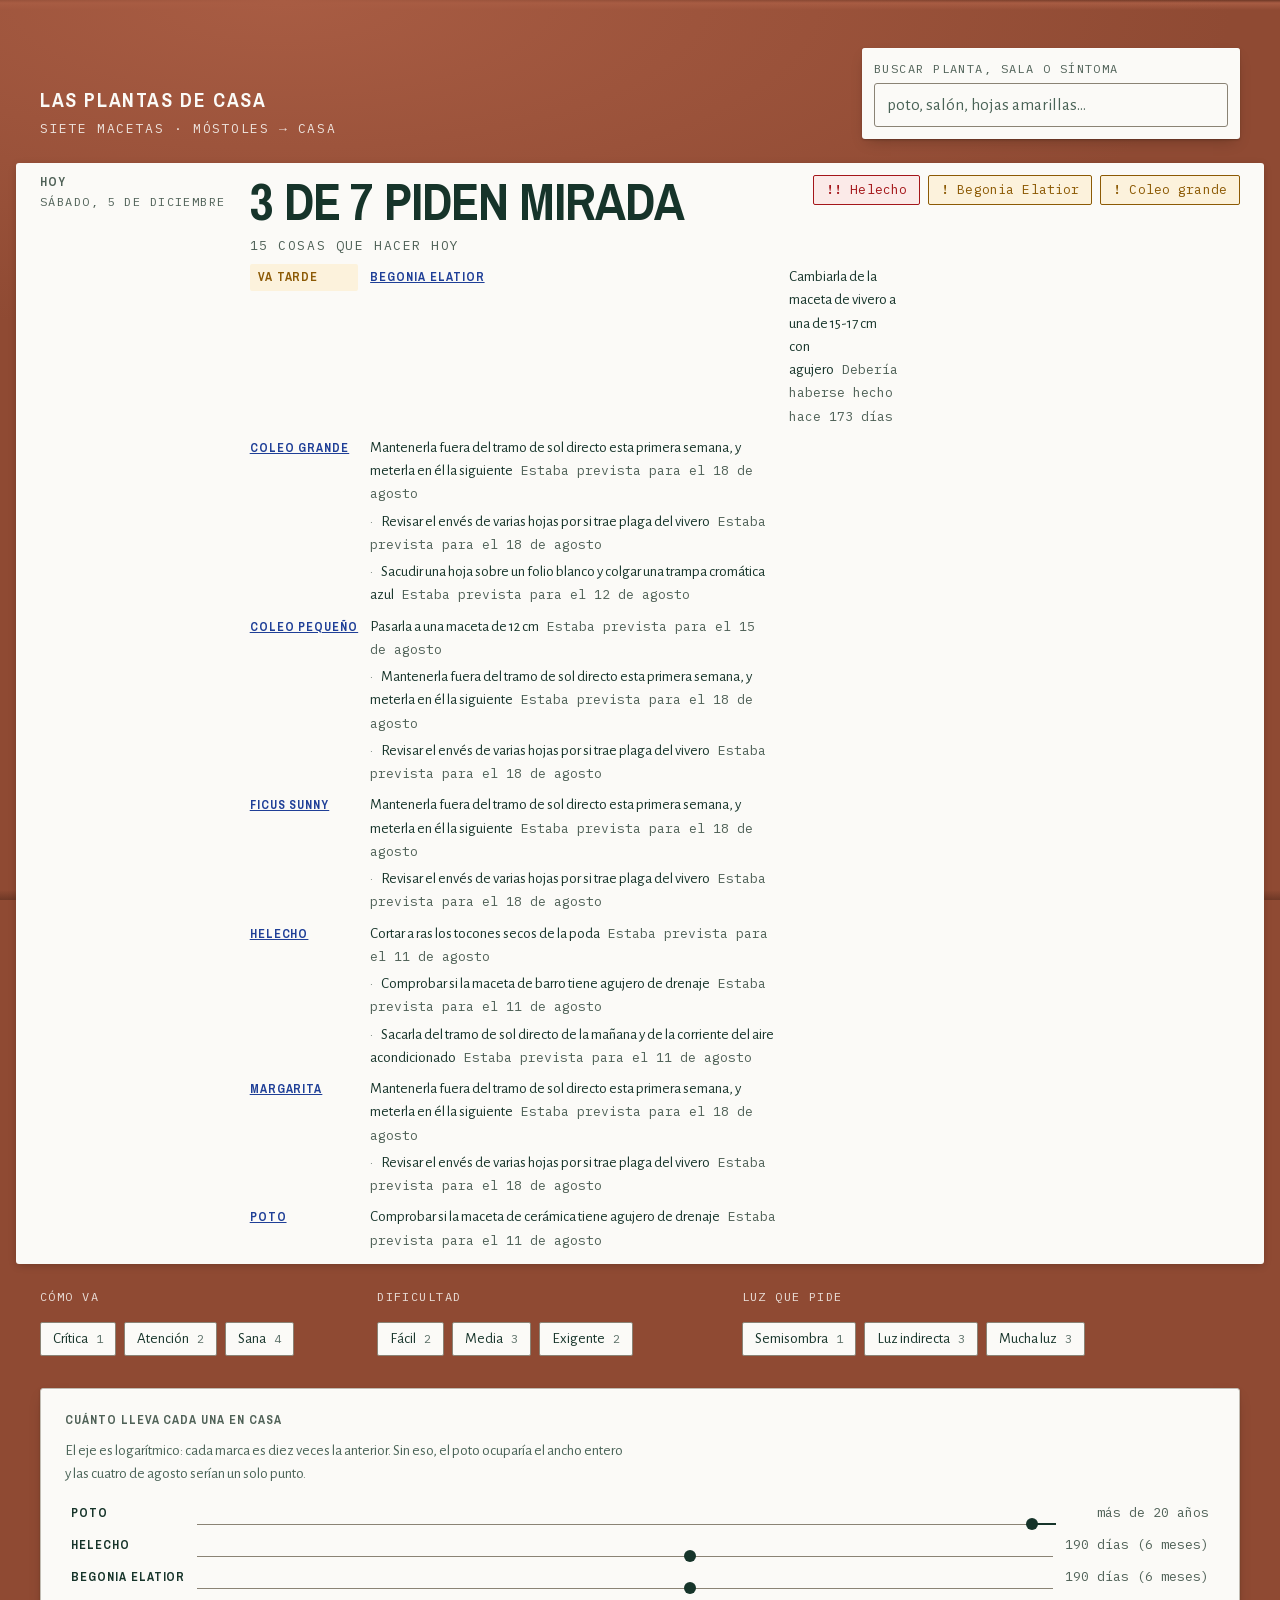
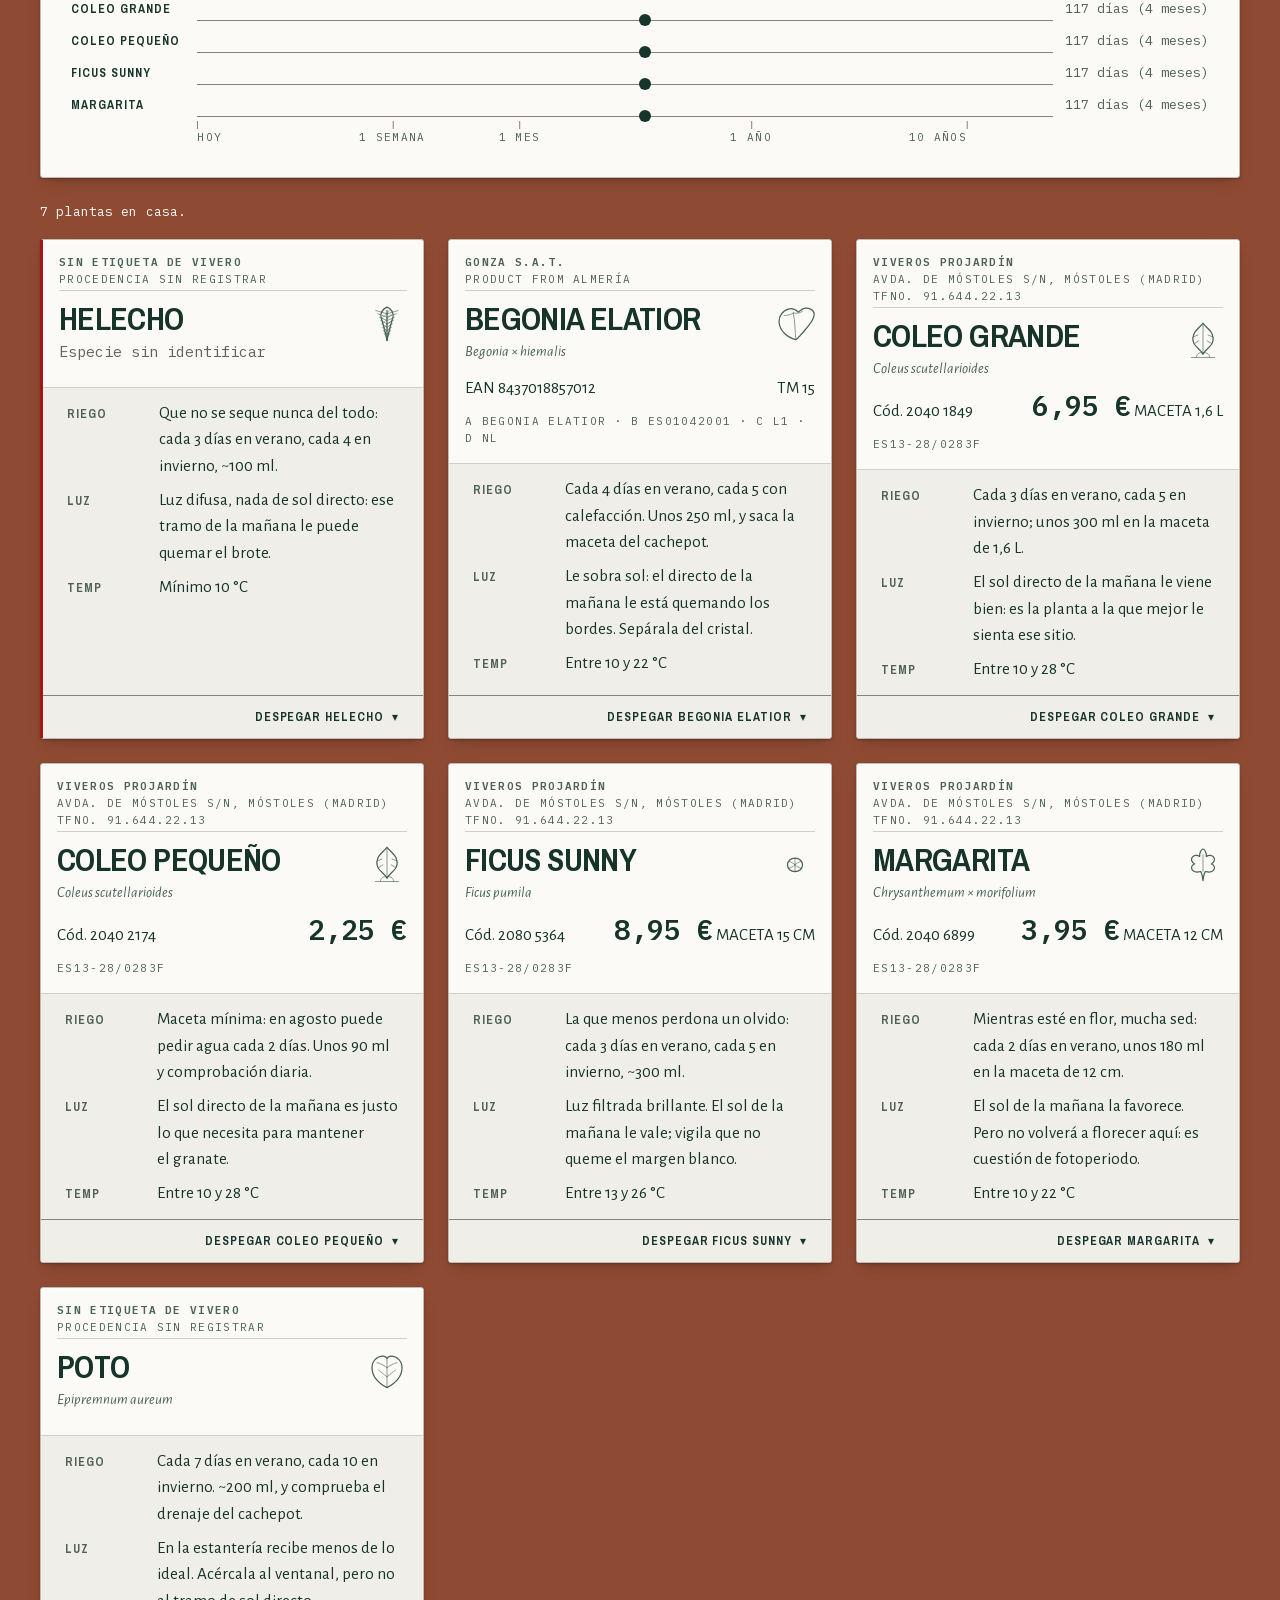
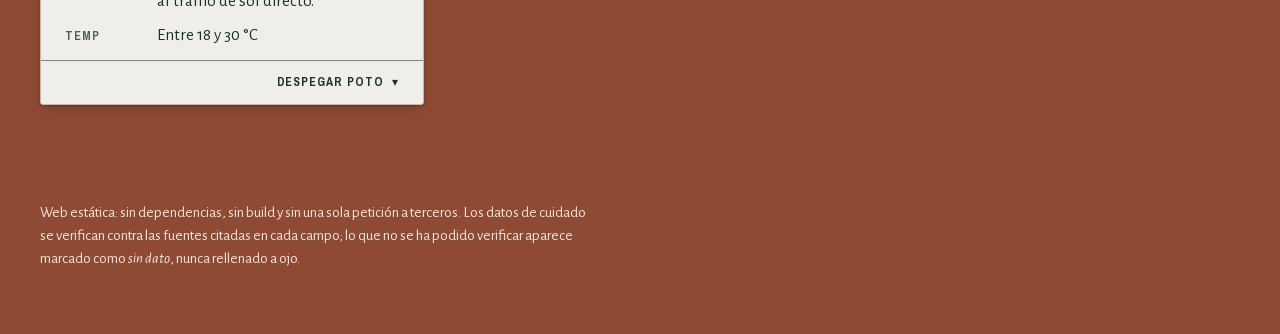
==== commit eb8e25e3: "Cierre de v1: los cinco puntos, y tres defectos que salieron midiendo PUNTO 1 · overflow: clip en .e" ====
--- a/index.html
+++ b/index.html
@@ -55,10 +55,21 @@
   <!-- aria-live en el contenedor de lo que cambia, no en la sección entera:
        al filtrar cambia el recuento y quien usa lector de pantalla se entera,
        sin que le relean la fecha y los chips cada vez. -->
-  <div class="parte__cuerpo" id="parte-cuerpo" aria-live="polite">
+  <div class="parte__cuerpo" id="parte-cuerpo">
+    <!-- EL VEREDICTO DEL DÍA, a escala de display. Y NO es un encabezado: se
+         pinta grande y sigue siendo un párrafo, porque subirlo a h1 o h2 rompería
+         el esquema de encabezados de la página. El tamaño es jerarquía visual;
+         el nivel semántico es otra cosa y no se negocian entre sí.
+
+         `aria-live` va SOLO aquí y no en la lista: lo que cambia al filtrar es el
+         recuento, y releerle a un lector de pantalla las siete líneas de tareas
+         en cada repintado es ruido, no accesibilidad. -->
+    <p class="parte__veredicto" id="parte-veredicto" aria-live="polite"></p>
     <p class="parte__resumen" id="parte-resumen"></p>
+    <!-- UNA LÍNEA POR PLANTA, no por tarea, y sin truncar. No hace falta tope
+         porque el techo ya está en el dominio: hay siete plantas, así que la
+         lista no pasa de siete renglones ni el día que todas pidan algo. -->
     <ul class="parte__tareas" id="parte-tareas"></ul>
-    <p class="parte__resto" id="parte-resto" hidden></p>
   </div>
 
   <ul class="parte__chips" id="parte-chips"></ul>
@@ -286,9 +297,22 @@
             <!-- La foto es la prueba sobre la que se hizo el diagnóstico, así
                  que su sitio es esta columna, al lado de «lo que se ve» y de
                  «lo que la foto no dice», que la citan las dos. -->
+            <!-- LA FOTO DECLARA QUÉ NO SE PUEDE JUZGAR EN ELLA.
+                 Ni un filtro: sin duotono, sin viñeta, sin grado cálido. Filtrar
+                 una foto de diagnóstico corrompe la prueba, y en la única planta
+                 que se muere la haría parecer mejor de lo que está.
+                 La banda va en SUPERFICIE SÓLIDA pegada al borde inferior de la
+                 imagen, nunca sobre los píxeles: texto sobre fotografía es
+                 contraste NO MEDIBLE —ya arrastramos 24 nodos así— y sobre la foto
+                 nocturna del helecho sería ilegible. Con fondo propio se mide como
+                 cualquier otro texto y la cifra de AA se queda en cero. -->
             <figure class="foto" hidden>
               <img class="foto__img" src="" alt="" width="800" height="1067" loading="lazy" decoding="async">
-              <figcaption class="foto__pie"></figcaption>
+              <figcaption class="foto__pie">
+                <span class="foto__fecha"></span>
+                <span class="foto__limite" hidden></span>
+                <span class="foto__lugar"></span>
+              </figcaption>
             </figure>
 
             <!-- Procedencia: la foto de la pegatina real es, para cinco de las
@@ -385,18 +409,17 @@
   </li>
 </template>
 
-<!-- Una tarea de hoy en la franja. El rótulo solo aparece cuando hay algo que
-     rotular: `VA TARDE` en la única vencida, `HOY` en las de fecha cumplida.
-     Las de temporada van sin distintivo — es la misma economía que hace que las
-     cuatro plantas sanas no lleven insignia. -->
+<!-- Una PLANTA en la franja, con todo lo que le toca hoy en el mismo renglón.
+     El rótulo solo aparece cuando hay algo que rotular: `VA TARDE` en la única
+     vencida, `HOY` en las de fecha cumplida. Las de temporada van sin distintivo
+     — es la misma economía que hace que las cuatro sanas no lleven insignia. -->
 <template id="tpl-tarea-franja">
   <li class="tarea-hoy">
     <span class="tarea-hoy__rotulo" hidden></span>
     <a class="tarea-hoy__planta" href="">
       <span class="tarea-hoy__nombre"></span>
     </a>
-    <span class="tarea-hoy__titulo"></span>
-    <span class="tarea-hoy__cuando"></span>
+    <ul class="tarea-hoy__cosas"></ul>
   </li>
 </template>
 
--- a/css/tokens.css
+++ b/css/tokens.css
@@ -436,6 +436,23 @@
   --texto-nombre: clamp(2rem, 7cqi, 3.75rem);
   --texto-precio: clamp(1.75rem, 4.5cqi, 2.5rem);  /* el precio en euros */
 
+  /* El veredicto del parte del día — «3 DE 7 PIDEN MIRADA», «LAS 7 ESTÁN BIEN».
+     Es la tesis de la página y hasta ahora iba a --texto-m (17 px) en
+     --texto-meta, o sea más pequeño que el rótulo «PARTE DEL DÍA» que lo
+     encabeza. Este token es el único cambio de escala de la vuelta visual.
+
+     Va en `vw` y NO en `cqi` como --texto-nombre: la franja es una tira a lo
+     ancho de la página, no un componente que reaccione a su hueco, y no tiene
+     ancestro con `container-type`. Con `cqi` sin contenedor el valor caería al
+     viewport pequeño y el clamp se comería el techo sin que nada diera error.
+
+     Suelo 1.75rem (28 px), un escalón POR DEBAJO del --texto-2xl del h1, a
+     propósito: a 320 px el h1 ya rompe en dos líneas y este renglón es más
+     largo. El techo, 3.25rem (52 px), es lo que lo pone por encima del h1 en
+     escritorio, que es toda la intención. Verificar los 320 px antes de
+     cerrarlo: cero desborde horizontal no se negocia. */
+  --texto-parte: clamp(1.75rem, 5vw, 3.25rem);
+
   /* -- Interlineado -------------------------------------------------------- */
 
   --interlinea-apretada: 1.02;  /* nombre de la planta a sangre de caja */
@@ -613,6 +630,20 @@
     0 20px 40px -18px rgb(30 16 10 / 0.50);
 
   --sombra-franja: 0 2px 8px -2px rgb(30 16 10 / 0.35);
+
+  /* La sombra de CONTACTO de la pegatina sobre la foto. Es el único token que
+     pide la vuelta visual, y existe porque la relación es nueva: hasta ahora la
+     etiqueta no estaba encima de nada — flotaba sobre el fondo de página.
+
+     Corta y oscura a propósito: una pegatina está PEGADA, no levantada. Es lo
+     contrario de --sombra-despegada, que sí separa. Y es lo que da la
+     profundidad de esta vuelta: la trae la OCLUSIÓN —un plano tapando otro—, no
+     el desenfoque ni un radio mayor. --radio-troquel se queda en 3 px.
+
+     No es superficie: no se lee texto sobre ella y no entra en la matriz de
+     validez. La etiqueta sigue opaca y todo el texto sigue sobre --fondo-ficha,
+     que es la guarda que mantiene el cero de nodos por debajo de AA. */
+  --sombra-contacto: 0 1px 2px rgb(30 16 10 / 0.28), 0 3px 6px -3px rgb(30 16 10 / 0.22);
 
 
   /* ===========================================================================
--- a/css/app.css
+++ b/css/app.css
@@ -159,9 +159,13 @@
 
   /* ── cabecera ───────────────────────────────────────────────────────────── */
 
+  /* El h1 baja de tamaño y SIGUE SIENDO EL h1. Se pinta como antetítulo porque la
+     tesis del día manda visualmente, pero el nivel semántico no se toca: el
+     tamaño es jerarquía visual y el nivel es estructura del documento, y cambiar
+     el segundo para conseguir el primero rompe el esquema de encabezados. */
   .cabecera__titulo {
     font-family: var(--fuente-etiqueta);
-    font-size: var(--texto-2xl);
+    font-size: var(--texto-l);
     letter-spacing: var(--tracking-caja-alta);
     line-height: var(--interlinea-apretada);
     text-transform: uppercase;
@@ -237,12 +241,15 @@
 
   .parte__cabeza { display: grid; gap: var(--space-1); }
 
+  /* EL RÓTULO Y EL VEREDICTO SE INTERCAMBIAN LOS PAPELES.
+     Antes `PARTE DEL DÍA` iba a --texto-xl y la tesis de la página a --texto-m:
+     el rótulo que la encabeza era más grande que lo que encabezaba. */
   .parte__titulo {
     font-family: var(--fuente-etiqueta);
-    font-size: var(--texto-xl);
-    line-height: var(--interlinea-apretada);
+    font-size: var(--texto-2xs);
     letter-spacing: var(--tracking-caja-alta);
     text-transform: uppercase;
+    color: var(--texto-meta);
   }
 
   /* La fecha va en mono: es un dato del navegador, no un titular. */
@@ -262,23 +269,63 @@
     min-width: 0;
   }
 
+  /* El veredicto del día, a escala de display. `--texto-parte` va en `vw` y no en
+     `cqi` a propósito: la franja no tiene ancestro con `container-type`, así que
+     con `cqi` el valor caería al viewport pequeño sin dar error. */
+  .parte__veredicto {
+    font-family: var(--fuente-etiqueta);
+    font-size: var(--texto-parte);
+    line-height: var(--interlinea-apretada);
+    letter-spacing: var(--tracking-nombre);
+    text-transform: uppercase;
+    color: var(--texto-principal);
+    text-wrap: balance;
+
+    /* EL GESTO: se revela como se imprime una etiqueta térmica, una banda que
+       resuelve DE ARRIBA ABAJO. No un cursor que teclea letra a letra —ése es el
+       tic que hay que evitar y además no es como imprime una térmica—.
+       Cinco condiciones, y si alguna se rompe el gesto se cae:
+         · un disparo, al cargar. No lo repite ningún filtro (la animación va en el
+           elemento, no en una clase que el render vuelva a poner).
+         · sobre texto que YA está en el DOM: es una máscara `clip-path`, no
+           contenido que llegue tarde.
+         · cero desplazamiento de layout: `clip-path` no reserva ni libera espacio.
+         · `reduce` → la banda aparece entera. Versión alternativa, no duración
+           corta, y no un fade de 1 ms, que parpadea.
+         · duración `--dur-media`. */
+    animation: imprimir-termica var(--dur-media) var(--ease-salida) both;
+  }
+
+  @keyframes imprimir-termica {
+    from { clip-path: inset(0 0 100% 0); }
+    to { clip-path: inset(0 0 0 0); }
+  }
+
   .parte__resumen {
-    font-family: var(--fuente-etiqueta);
-    font-size: var(--texto-m);
-    text-transform: uppercase;
-    letter-spacing: var(--tracking-caja-alta);
+    font-family: var(--fuente-dato);
+    font-size: var(--texto-xs);
+    letter-spacing: var(--tracking-micro);
+    text-transform: uppercase;
     color: var(--texto-meta);
   }
 
   /* ── las dos tareas de la franja ────────────────────────────────────────── */
 
-  .parte__tareas { display: grid; gap: var(--space-2); }
+  /* Tres columnas —rótulo · planta · lo que le toca— compartidas por todas las
+     filas vía `subgrid`. Sin esto cada fila calcula sus propias columnas, los
+     nombres no se alinean y la lista se lee como un párrafo picado en vez de
+     como un parte. Mismo mecanismo que la cronología. */
+  .parte__tareas {
+    display: grid;
+    grid-template-columns: auto auto minmax(0, 1fr);
+    gap: var(--space-2) var(--space-3);
+  }
 
   .tarea-hoy {
-    display: flex;
-    flex-wrap: wrap;
+    grid-column: 1 / -1;
+    display: grid;
+    grid-template-columns: subgrid;
     align-items: baseline;
-    gap: var(--space-1) var(--space-2);
     font-size: var(--texto-s);
   }
 
@@ -295,12 +342,34 @@
     align-items: center;
   }
 
+  /* Las cosas que le tocan a esta planta, en el mismo renglón. Se separan con un
+     punto medio entre hermanas: si un día una planta tiene tres tareas, la línea
+     sigue leyéndose como una línea y no como tres. */
+  .tarea-hoy__cosas {
+    display: flex;
+    flex-wrap: wrap;
+    align-items: baseline;
+    gap: var(--space-1) var(--space-2);
+    min-width: 0;
+  }
+
+  .tarea-hoy__cosa {
+    display: inline flow-root;
+
+    & + &::before {
+      content: "·";
+      color: var(--texto-meta);
+      margin-inline-end: var(--space-2);
+    }
+  }
+
   .tarea-hoy__titulo { text-wrap: pretty; }
 
   .tarea-hoy__cuando {
     font-family: var(--fuente-dato);
     font-size: var(--texto-xs);
     color: var(--texto-meta);
+    margin-inline-start: var(--space-2);
   }
 
   /* `VA TARDE` en aviso, NUNCA en rojo: el rojo es del helecho crítico y son dos
@@ -333,12 +402,16 @@
     color: var(--texto-meta);
   }
 
+  /* Los chips de severidad se alinean ARRIBA, con el renglón del recuento: son
+     el otro eje del parte y se leen a la vez que él. Centrados verticalmente
+     quedaban flotando a media altura de la lista de tareas, que ahora puede
+     tener seis renglones, y parecían caídos ahí por accidente. */
   .parte__chips {
     display: flex;
     flex-wrap: wrap;
     gap: var(--space-2);
     margin-inline-start: auto;
-    align-self: center;
+    align-self: start;
   }
 
   .chip__boton {
@@ -508,7 +581,16 @@
     border: var(--trazo-fino) solid var(--color-troquel);
     border-radius: var(--radio-troquel);
     box-shadow: var(--sombra-pegatina);
-    overflow: hidden;
+    /* `clip` Y NO `hidden`, y la diferencia es toda la columna sticky.
+       `overflow: hidden` crea un CONTENEDOR DE SCROLL, y `position: sticky` se
+       posiciona respecto al contenedor de scroll más cercano. Como `.etiqueta` no
+       scrollea, `.expediente__accion` no tenía recorrido y se iba con la página
+       como si fuera estática. Medido por `ux-lead` scrolleando 0/400/900 px:
+       `hidden` → 16 · −384 · −884 (no pega) · `clip` → 16 · 16 · 16 (pega).
+       `clip` recorta igual —el troquel de 3 px se mantiene— pero no crea
+       contenedor de scroll. El síntoma estaba a 400 líneas de la causa: nadie
+       mira `overflow` cuando el bug parece de `position: sticky`. */
+    overflow: clip;
     transition: box-shadow var(--dur-media) var(--ease-salida);
 
     /* Columna para que el tirador caiga al fondo y todas las fichas de la fila
@@ -728,15 +810,44 @@
 
   .despegue[open] > .despegue__tirador .despegue__flecha::before { content: "▴"; }
 
-  /* El gesto: la pegatina se levanta por el borde de arriba y el contenido baja. */
+  /* ── QUE EL DESPEGUE DESPEGUE ────────────────────────────────────────────
+     Antes la `.etiqueta` NUNCA se movía: solo se profundizaba la sombra y el panel
+     hacía un fade con `scaleY(0.97)`. Un desplegable corriente. Y el tell estaba
+     en los propios tokens: **`--ease-troquel`, cuyo comentario dice «el rebote
+     mínimo del despegue», se estaba gastando en una opacidad.** El sistema
+     documentaba un gesto que nadie había construido.
+
+     Lo que hace una pegatina de verdad: se levanta por un borde, y lo que aparece
+     es LO QUE ESTABA DEBAJO. Así que la etiqueta bisagra por su canto superior y
+     el expediente se descubre por debajo — el canto se queda donde está.
+
+     Y una cosa verificada, para que nadie la rediseñe por miedo: **un `transform`
+     aquí NO rompe el `position: sticky` de la columna de acción.** Un `transform`
+     crea containing block para `fixed` y `absolute`, pero **no crea contenedor de
+     scroll**, y `sticky` se posiciona respecto al contenedor de scroll más
+     cercano. Lo que lo rompía era el `overflow: hidden` de `.etiqueta`, ya en
+     `clip`. Medido scrolleando, no deducido. */
+  .despegue[open] {
+    animation: bisagra var(--dur-media) var(--ease-troquel) both;
+    /* La bisagra está en el canto de arriba de la parte que se levanta. */
+    transform-origin: top center;
+  }
+
+  @keyframes bisagra {
+    from { transform: perspective(1200px) rotateX(-1.6deg); }
+    to { transform: none; }
+  }
+
+  /* El expediente se DESCUBRE por debajo: no entra desde fuera, se revela. Una
+     máscara de arriba abajo, sin desplazamiento — es la misma gramática que el
+     revelado del veredicto, y por el mismo motivo: cero salto de layout. */
   .despegue[open] > .despegada {
-    animation: despegar var(--dur-media) var(--ease-troquel) both;
-    transform-origin: top center;
-  }
-
-  @keyframes despegar {
-    from { opacity: 0; transform: scaleY(0.97) translateY(calc(var(--space-2) * -1)); }
-    to { opacity: 1; transform: none; }
+    animation: descubrir var(--dur-media) var(--ease-salida) both;
+  }
+
+  @keyframes descubrir {
+    from { clip-path: inset(0 0 100% 0); }
+    to { clip-path: inset(0 0 0 0); }
   }
 
   .despegada {
@@ -966,7 +1077,6 @@
 
   .foto {
     display: grid;
-    gap: var(--space-2);
     max-width: var(--medida-corta);
   }
 
@@ -981,10 +1091,38 @@
     border: var(--trazo-fino) solid var(--color-separador);
   }
 
+  /* LA BANDA DE LA FOTO. Pegada al borde inferior de la imagen y compartiendo su
+     ancho, en superficie sólida propia. El `--radio-panel` solo abajo, para que
+     imagen y banda se lean como una sola pieza y no como dos cajas apiladas. */
   .foto__pie {
+    display: grid;
+    gap: var(--space-1);
+    background: var(--fondo-hundido);
+    border: var(--trazo-fino) solid var(--color-separador);
+    border-block-start: 0;
+    border-end-start-radius: var(--radio-panel);
+    border-end-end-radius: var(--radio-panel);
+    padding: var(--space-2) var(--space-3);
     font-family: var(--fuente-dato);
     font-size: var(--texto-xs);
     color: var(--texto-meta);
+  }
+
+  /* La imagen pierde el radio de abajo: es la banda la que lo lleva ahora. */
+  .foto:has(.foto__pie) .foto__img {
+    border-end-start-radius: 0;
+    border-end-end-radius: 0;
+    border-block-end: 0;
+  }
+
+  /* La limitación no es un pie de foto más: es lo que la foto NO permite afirmar,
+     así que va en cuerpo de texto y no en mono de metadato. En secundario y no en
+     gris de «sin dato»: es contenido, no una ausencia. */
+  .foto__limite {
+    font-family: var(--fuente-cuerpo);
+    font-size: var(--texto-s);
+    color: var(--texto-secundario);
+    text-wrap: pretty;
   }
 
   /* ── procedencia: la prueba documental ──────────────────────────────────── */
@@ -1107,6 +1245,56 @@
   .dato__fuente { margin-block-start: var(--espacio-diana); }
 
   .fuentes__lista { display: grid; gap: var(--espacio-diana); }
+
+  /* El bloque del resto de fuentes son ~24 líneas por ficha: una rejilla de dos
+     o tres columnas, no una columna de veinticuatro renglones. Cada línea es
+     «campo → cita», así que se lee por el campo.
+
+     `grid-column: 1 / -1` no es cosmético: sin él el bloque cae en UNA celda de
+     `.mas-datos__lista` (~217 px), su rejilla interior colapsa a una columna y
+     las 24 citas se apilan — 1.255 px de alto medidos, más que lo que costaba
+     toda la ficha antes. Cruzando la fila son ~8 renglones de tres columnas. */
+  .dato--fuentes { grid-column: 1 / -1; }
+
+  .fuentes-resto__lista {
+    display: grid;
+    grid-template-columns: repeat(auto-fit, minmax(14rem, 1fr));
+    gap: var(--espacio-diana) var(--space-4);
+    margin-block-start: var(--space-2);
+  }
+
+  /* El tirador lleva el número, así que plegado ya dice cuántas hay. */
+  .fuentes-resto__tirador {
+    font-family: var(--fuente-dato);
+    font-size: var(--texto-xs);
+    color: var(--texto-secundario);
+    text-decoration: underline;
+    text-underline-offset: var(--space-1);
+    min-block-size: var(--diana-min);
+    display: inline-flex;
+    align-items: center;
+    padding-block: var(--space-1);
+  }
+
+  .dato--fuentes .dato__fuente {
+    margin-block-start: 0;
+    display: flex;
+    flex-wrap: wrap;
+    align-items: baseline;
+    gap: var(--space-1) var(--space-2);
+  }
+
+  /* El campo que la cita respalda. En mono y en versalitas: es una clave, no
+     prosa, y así la columna se escanea por el campo. */
+  .dato__fuente-campo {
+    font-family: var(--fuente-dato);
+    font-size: var(--texto-3xs);
+    letter-spacing: var(--tracking-micro);
+    text-transform: uppercase;
+    color: var(--texto-meta);
+
+    &::after { content: " ·"; }
+  }
 
   .campo__mas-tirador,
   .dato__mas-tirador,
@@ -1819,9 +2007,19 @@
       stroke-dashoffset: 0;
     }
 
-    /* Del despegue se conserva solo la opacidad, que orienta sin desplazar. */
+    /* El veredicto aparece ENTERO, sin banda. Versión alternativa y no duración
+       corta: un `clip-path` de 1 ms parpadea, que es peor que no animar. */
+    .parte__veredicto { animation: none; clip-path: none; }
+
+    /* SIN BISAGRA: la sombra sola marca el estado. Versión alternativa, no
+       duración corta — una rotación de 1 ms es un tirón, no una animación. */
+    .despegue[open] { animation: none; transform: none; }
+
+    /* Y el expediente aparece entero, sin máscara. Del despegue se conserva solo
+       la opacidad, que orienta sin desplazar. */
     .despegue[open] > .despegada {
       animation: aparecer var(--dur-corta) linear both;
+      clip-path: none;
       transform: none;
     }
 
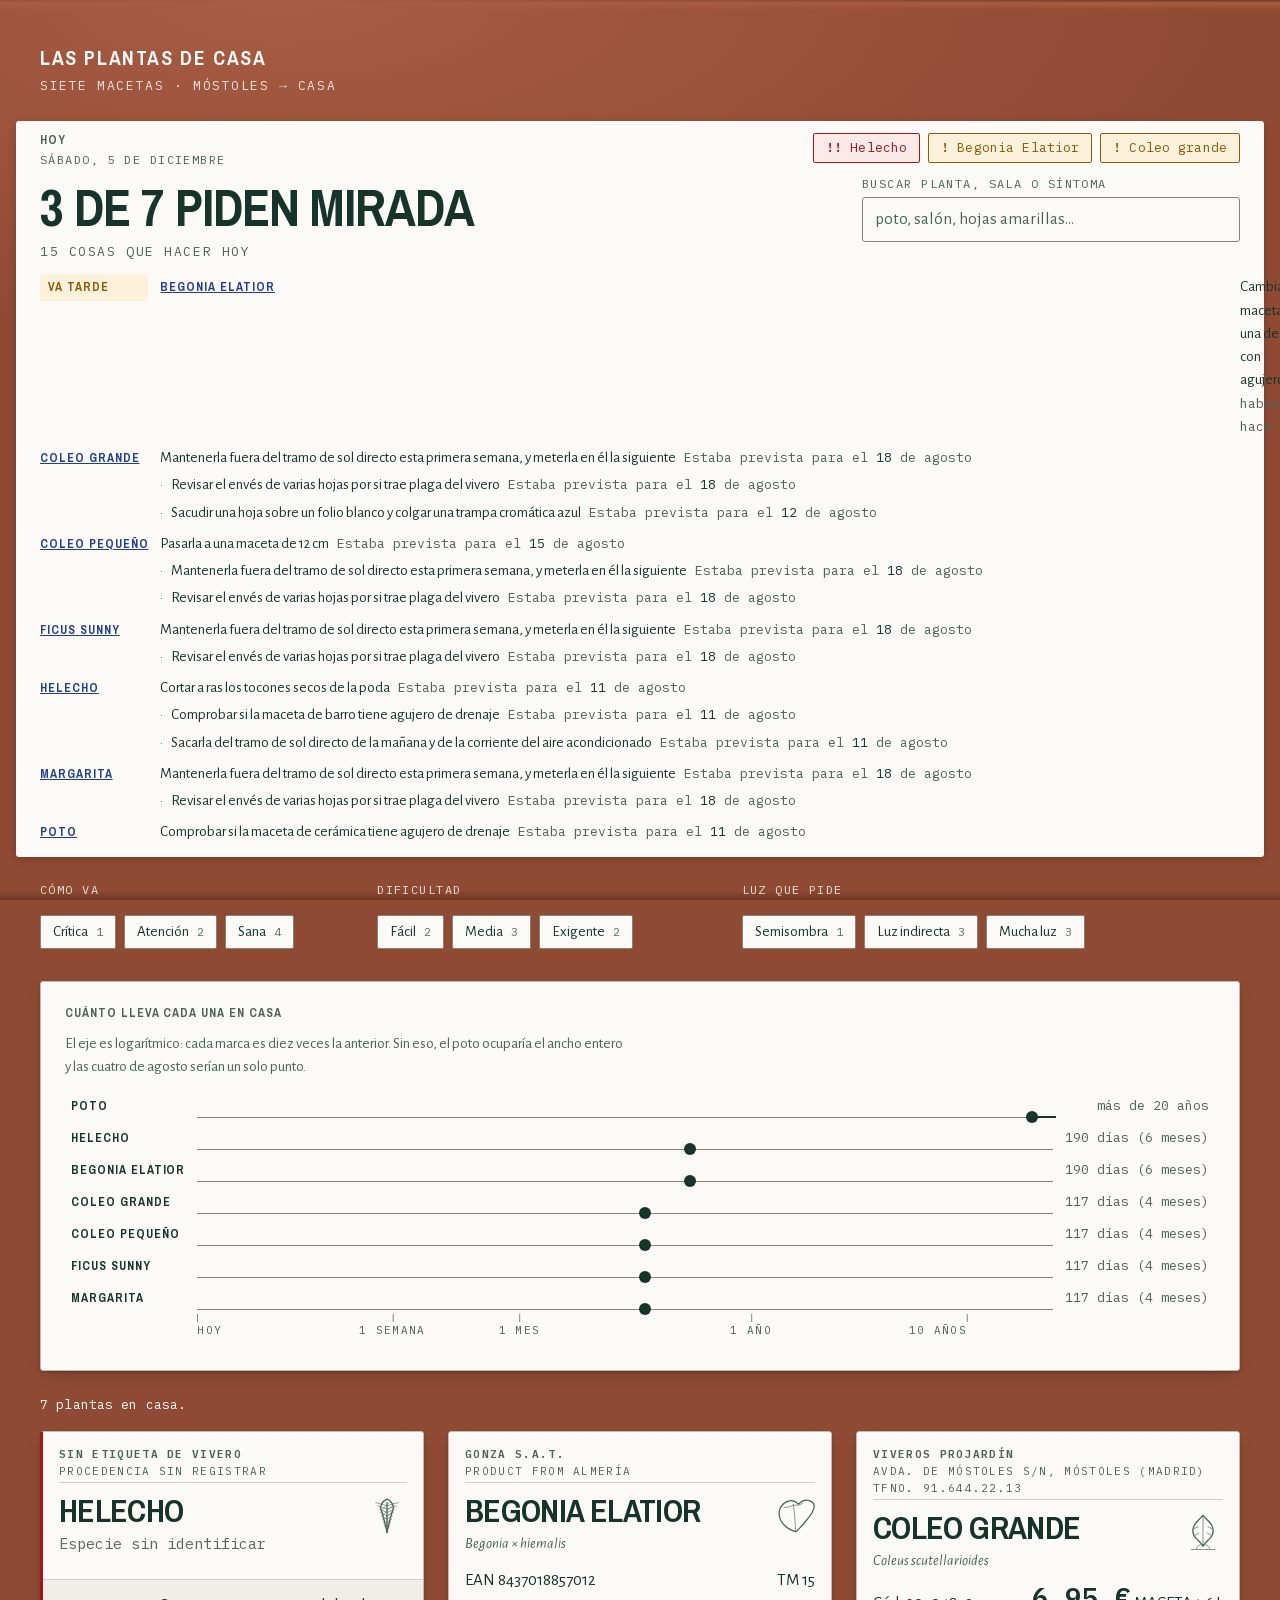
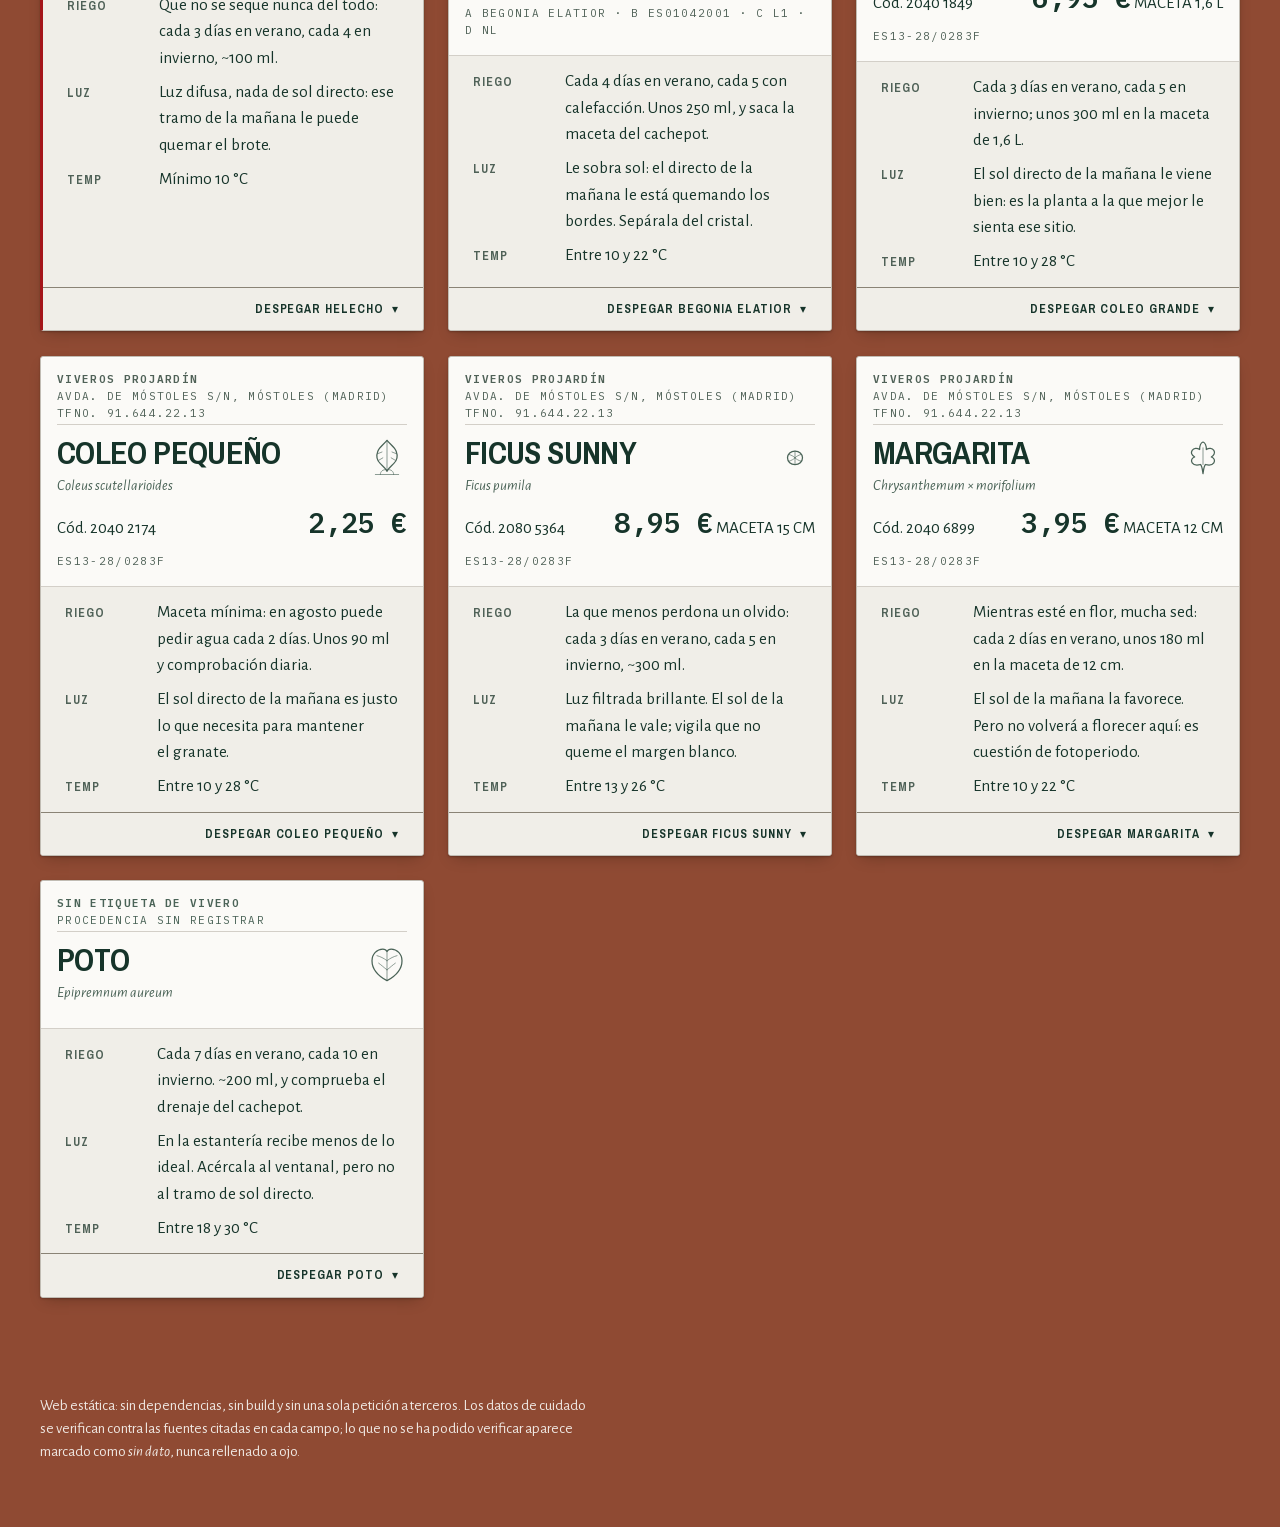
==== commit 18fdf35b: "El buscador entra en la franja: cierra el hueco que abrio el hero Defecto introducido por mi propio " ====
--- a/index.html
+++ b/index.html
@@ -20,18 +20,6 @@
     <h1 class="cabecera__titulo">Las plantas de casa</h1>
     <p class="cabecera__bajada">Siete macetas · Móstoles → casa</p>
   </div>
-
-  <form class="buscador" role="search" novalidate>
-    <label class="buscador__label" for="busqueda">Buscar planta, sala o síntoma</label>
-    <input
-      class="buscador__input"
-      id="busqueda"
-      name="busqueda"
-      type="search"
-      autocomplete="off"
-      spellcheck="false"
-      placeholder="poto, salón, hojas amarillas…">
-  </form>
 </header>
 
 <!-- ══ HOY · el parte del día, con la fecha real del navegador ═══════════════
@@ -52,27 +40,57 @@
     <p class="parte__fecha" id="parte-fecha"></p>
   </div>
 
-  <!-- aria-live en el contenedor de lo que cambia, no en la sección entera:
-       al filtrar cambia el recuento y quien usa lector de pantalla se entera,
-       sin que le relean la fecha y los chips cada vez. -->
-  <div class="parte__cuerpo" id="parte-cuerpo">
+  <div class="parte__cuerpo">
     <!-- EL VEREDICTO DEL DÍA, a escala de display. Y NO es un encabezado: se
          pinta grande y sigue siendo un párrafo, porque subirlo a h1 o h2 rompería
          el esquema de encabezados de la página. El tamaño es jerarquía visual;
          el nivel semántico es otra cosa y no se negocian entre sí.
 
-         `aria-live` va SOLO aquí y no en la lista: lo que cambia al filtrar es el
-         recuento, y releerle a un lector de pantalla las siete líneas de tareas
-         en cada repintado es ruido, no accesibilidad. -->
+         `aria-live` va SOLO aquí y no en la sección entera: lo que cambia al
+         filtrar es el recuento, y releerle a un lector de pantalla las siete
+         líneas de tareas en cada repintado es ruido, no accesibilidad. Es además
+         lo que permite que el `<input>` conviva en la franja sin que se anuncie en
+         cada pulsación. -->
     <p class="parte__veredicto" id="parte-veredicto" aria-live="polite"></p>
     <p class="parte__resumen" id="parte-resumen"></p>
-    <!-- UNA LÍNEA POR PLANTA, no por tarea, y sin truncar. No hace falta tope
-         porque el techo ya está en el dominio: hay siete plantas, así que la
-         lista no pasa de siete renglones ni el día que todas pidan algo. -->
-    <ul class="parte__tareas" id="parte-tareas"></ul>
   </div>
 
-  <ul class="parte__chips" id="parte-chips"></ul>
+  <!-- ── EL LATERAL: los chips y el buscador ─────────────────────────────────
+       El buscador entra en la franja y deja de ser una tarjeta flotando arriba a
+       la derecha. Cierra el hueco de 325 px que dejó el hero y pone el campo de
+       búsqueda al lado de la lista de lo que hay que hacer, que es donde se usa.
+
+       Y VA AQUÍ EN EL DOM, antes de la lista de tareas, a propósito. `ux-lead`
+       planteó una tensión entre tres cosas —orden del DOM igual al visual, sin
+       `order` de CSS, y el buscador alcanzable sin recorrer toda la lista— y las
+       tres se pueden a la vez porque el orden visual de una banda de dos columnas
+       NO es «toda la izquierda y luego toda la derecha»: es el barrido en Z.
+       Arriba-izquierda (el veredicto), arriba-derecha (chips y buscador) y después
+       la lista a lo ancho. En ese orden, que es el que se lee, el buscador cae
+       antes de los diez enlaces de tareas. Ninguna de las tres cede.
+       ─────────────────────────────────────────────────────────────────────── -->
+  <div class="parte__lateral">
+    <ul class="parte__chips" id="parte-chips"></ul>
+
+    <form class="buscador" role="search" novalidate>
+      <label class="buscador__label" for="busqueda">Buscar planta, sala o síntoma</label>
+      <input
+        class="buscador__input"
+        id="busqueda"
+        name="busqueda"
+        type="search"
+        autocomplete="off"
+        spellcheck="false"
+        placeholder="poto, salón, hojas amarillas…">
+    </form>
+  </div>
+
+  <!-- UNA LÍNEA POR PLANTA, no por tarea, y sin truncar. No hace falta tope
+       porque el techo ya está en el dominio: hay siete plantas, así que la lista
+       no pasa de siete renglones ni el día que todas pidan algo. Va a lo ancho de
+       las dos columnas: es lo más alto de la franja, y dejarla en la mitad
+       izquierda es lo que abría el hueco a su derecha. -->
+  <ul class="parte__tareas" id="parte-tareas"></ul>
 </section>
 
 <nav class="filtros" aria-labelledby="filtros-titulo">
--- a/css/app.css
+++ b/css/app.css
@@ -187,20 +187,20 @@
   .buscador {
     display: grid;
     gap: var(--space-1);
-    flex: 1 1 var(--medida-corta);
     max-width: var(--medida-corta);
-  }
-
-  /* El buscador vive sobre una etiqueta blanca, no sobre la teja: su borde
-     daba 1,92:1 contra el fondo y suspende WCAG 1.4.11, que pide 3:1 en bordes
-     de control. Sobre superficie clara, --color-borde da 3,28:1. Y de paso
-     refuerza la metáfora: es otra pegatina en el tiesto. */
-  .buscador {
-    background: var(--fondo-ficha);
-    border-radius: var(--radio-troquel);
-    padding: var(--space-3);
-    box-shadow: var(--sombra-pegatina);
-  }
+    /* Ancho propio: dentro de la franja la columna es `auto`, así que sin esto el
+       campo se encogería al ancho de su etiqueta. */
+    inline-size: 100%;
+    min-inline-size: var(--medida-corta);
+  }
+
+  /* El buscador ya NO necesita fondo ni sombra propios: vive dentro de la franja,
+     que ya es una etiqueta blanca. Su borde da 3,60:1 sobre `--fondo-ficha` por la
+     matriz de validez, así que cumple el 3:1 de bordes de control de sobra — y el
+     fallo histórico de 1,92:1 era por tenerlo SOBRE LA TEJA, o sea que meterlo
+     aquí lo aleja de ese caso en vez de acercarlo. Se quita la tarjeta que
+     flotaba: era el único elemento de la portada que no participaba de la
+     retícula. */
 
   .buscador__label {
     font-family: var(--fuente-dato);
@@ -224,9 +224,22 @@
 
   /* ── parte del día ──────────────────────────────────────────────────────── */
 
+  /* LA FRANJA EN DOS COLUMNAS, con áreas explícitas y sin un solo `order`.
+     El reparto cierra el hueco de 325 px que abrió el hero: la lista de tareas
+     —lo más alto de la franja— pasa a ocupar las DOS columnas en su fila, así que
+     no queda mitad derecha vacía debajo de los chips. Y las áreas colocan, no
+     reordenan: el orden del DOM ya es el del barrido en Z, así que el foco sigue
+     a lo que se ve.
+
+       ┌────────────────────────────┬──────────────┐
+       │ HOY · martes 11 de agosto  │ chips        │
+       │ 3 DE 7 PIDEN MIRADA        │ buscador     │
+       ├────────────────────────────┴──────────────┤
+       │ las líneas de tareas, a lo ancho          │
+       └───────────────────────────────────────────┘ */
   .parte {
-    display: flex;
-    flex-wrap: wrap;
+    display: grid;
+    grid-template-columns: minmax(0, 1fr) auto;
     align-items: start;
     gap: var(--space-3) var(--space-5);
     background: var(--fondo-ficha);
@@ -261,12 +274,31 @@
     color: var(--texto-meta);
   }
 
-  /* El cuerpo se lleva el hueco que sobra: es lo que cambia y lo que se lee. */
   .parte__cuerpo {
-    flex: 1 1 var(--medida-corta);
     display: grid;
     gap: var(--space-2);
     min-width: 0;
+  }
+
+  /* Los chips y el buscador, apilados en la columna derecha. */
+  .parte__lateral {
+    display: grid;
+    gap: var(--space-3);
+    align-content: start;
+    justify-items: end;
+  }
+
+  /* Las áreas. Solo desde 48rem: por debajo se apila en una columna y el orden
+     del DOM ya deja el buscador ENTRE el veredicto y las tareas, o sea ni
+     descolgado arriba ni enterrado al fondo.
+     Es media query y no container query a propósito: la franja es una banda de
+     página y no tiene ancestro con `container-type` — el mismo motivo por el que
+     `--texto-parte` va en `vw`. */
+  @media (min-width: 48rem) {
+    .parte__cabeza { grid-area: 1 / 1; }
+    .parte__cuerpo { grid-area: 2 / 1; }
+    .parte__lateral { grid-area: 1 / 2 / 3 / 3; }
+    .parte__tareas { grid-area: 3 / 1 / 4 / 3; }
   }
 
   /* El veredicto del día, a escala de display. `--texto-parte` va en `vw` y no en
@@ -365,6 +397,16 @@
 
   .tarea-hoy__titulo { text-wrap: pretty; }
 
+  /* Las cifras en la voz mecánica del proyecto — la de báscula de vivero. Es la
+     regla general de este sistema (ml, °C, cm, €, EAN, fechas) y estaba sin
+     aplicar en el renglón que más se lee. */
+  .cifra {
+    font-family: var(--fuente-dato);
+    font-weight: var(--peso-medio);
+    font-variant-numeric: tabular-nums;
+    color: var(--texto-dato);
+  }
+
   .tarea-hoy__cuando {
     font-family: var(--fuente-dato);
     font-size: var(--texto-xs);
@@ -409,9 +451,8 @@
   .parte__chips {
     display: flex;
     flex-wrap: wrap;
+    justify-content: end;
     gap: var(--space-2);
-    margin-inline-start: auto;
-    align-self: start;
   }
 
   .chip__boton {
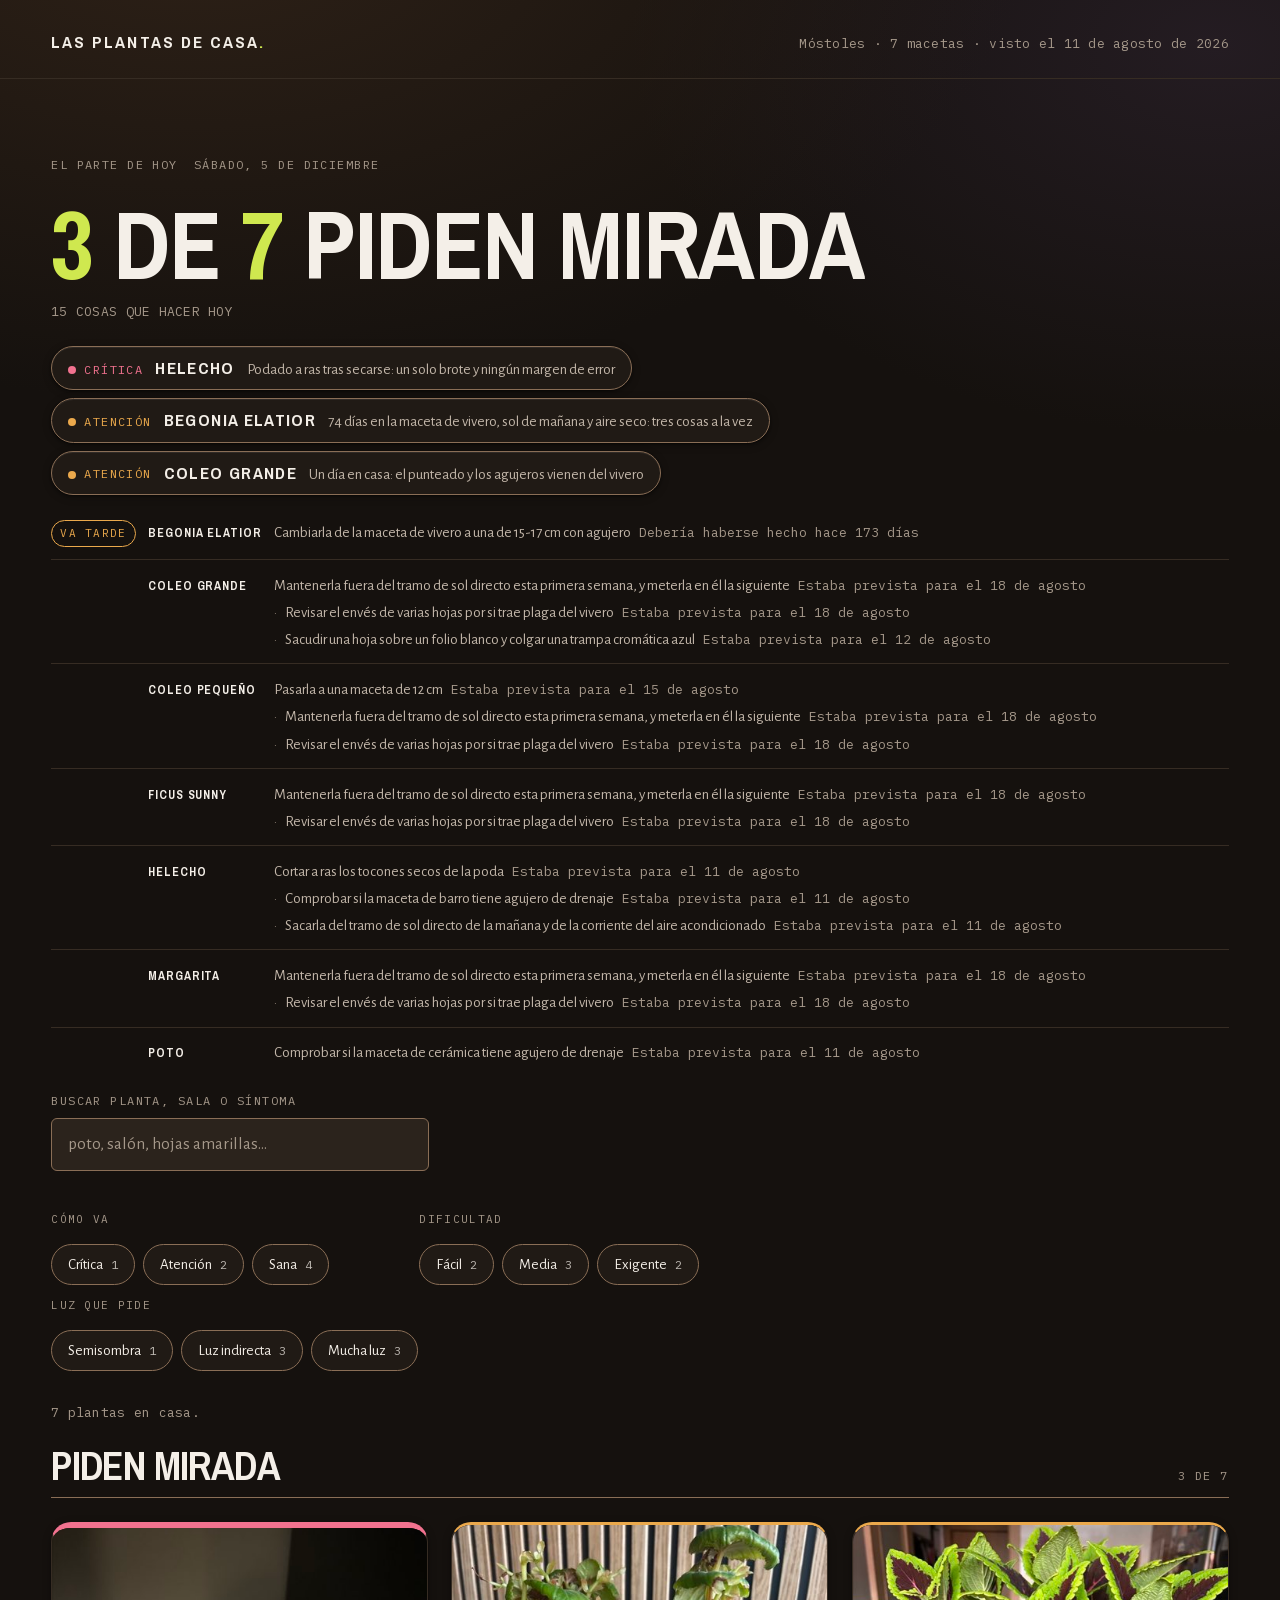
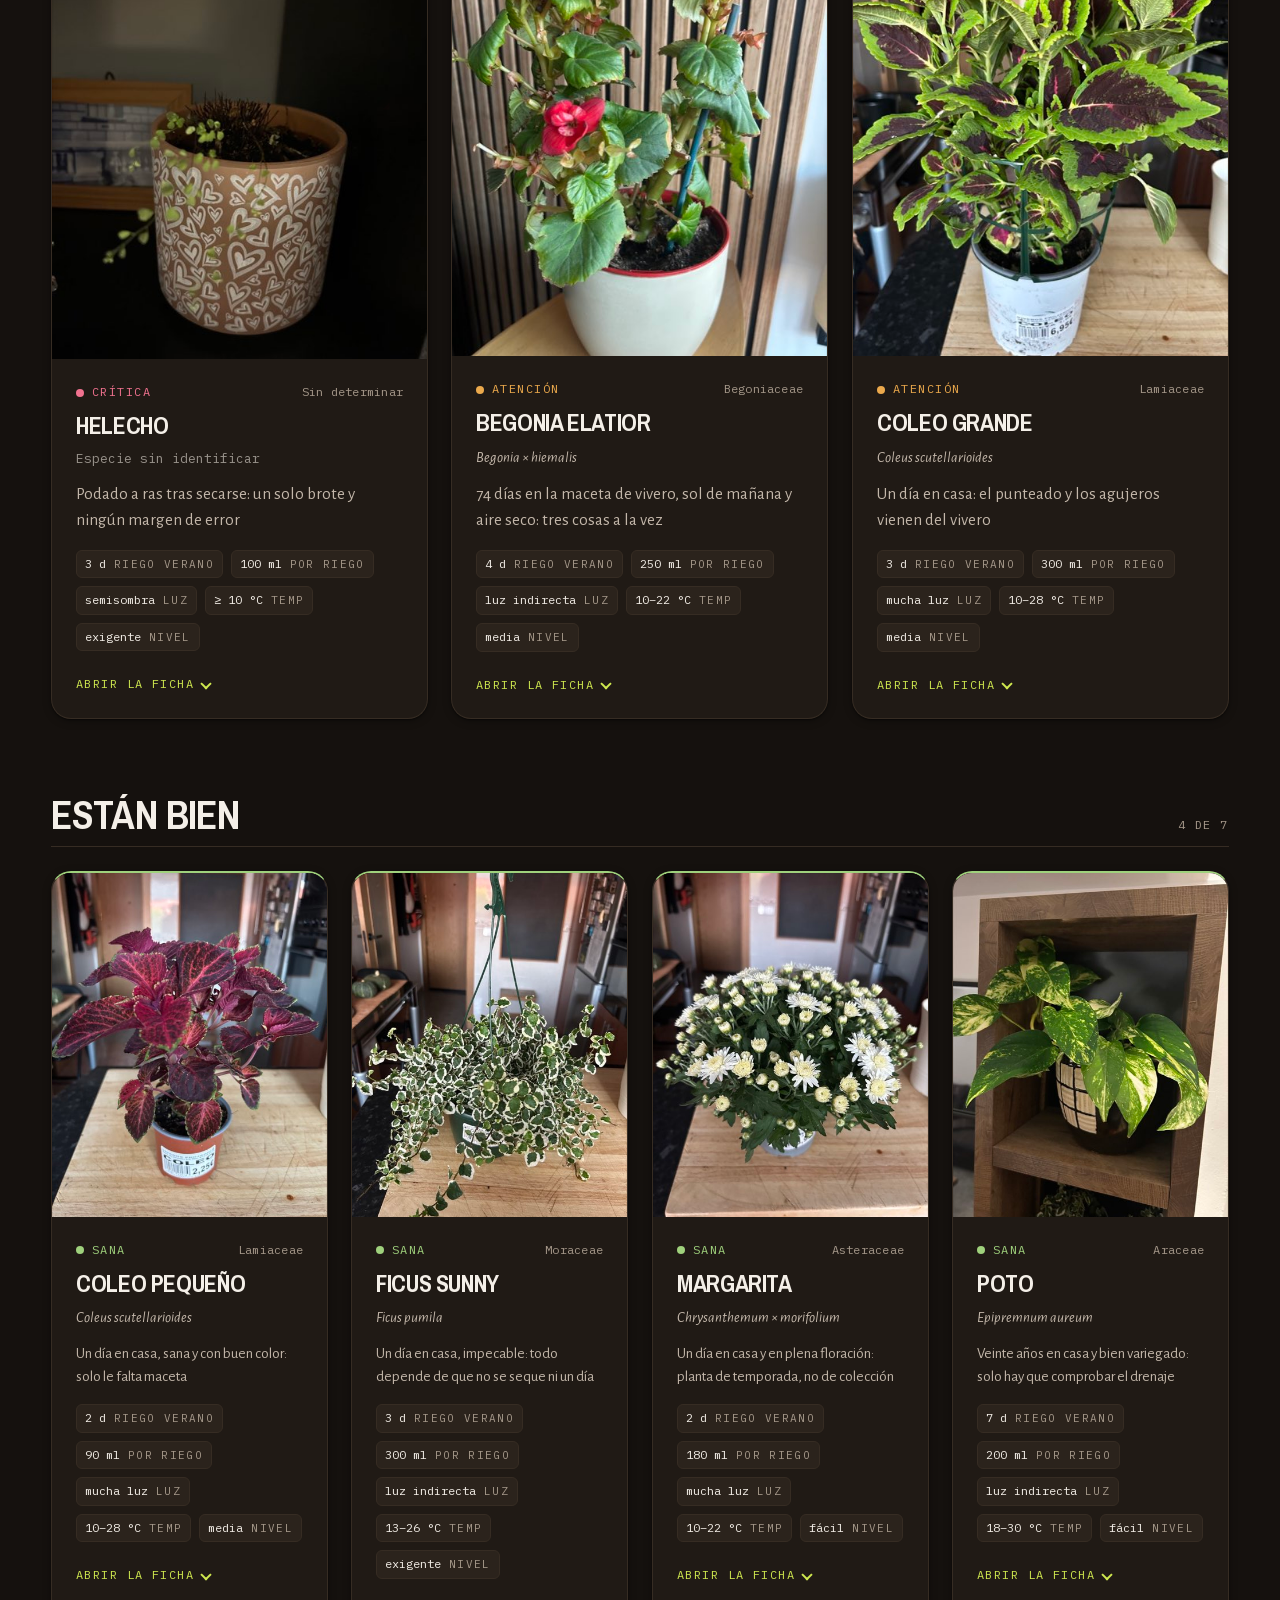
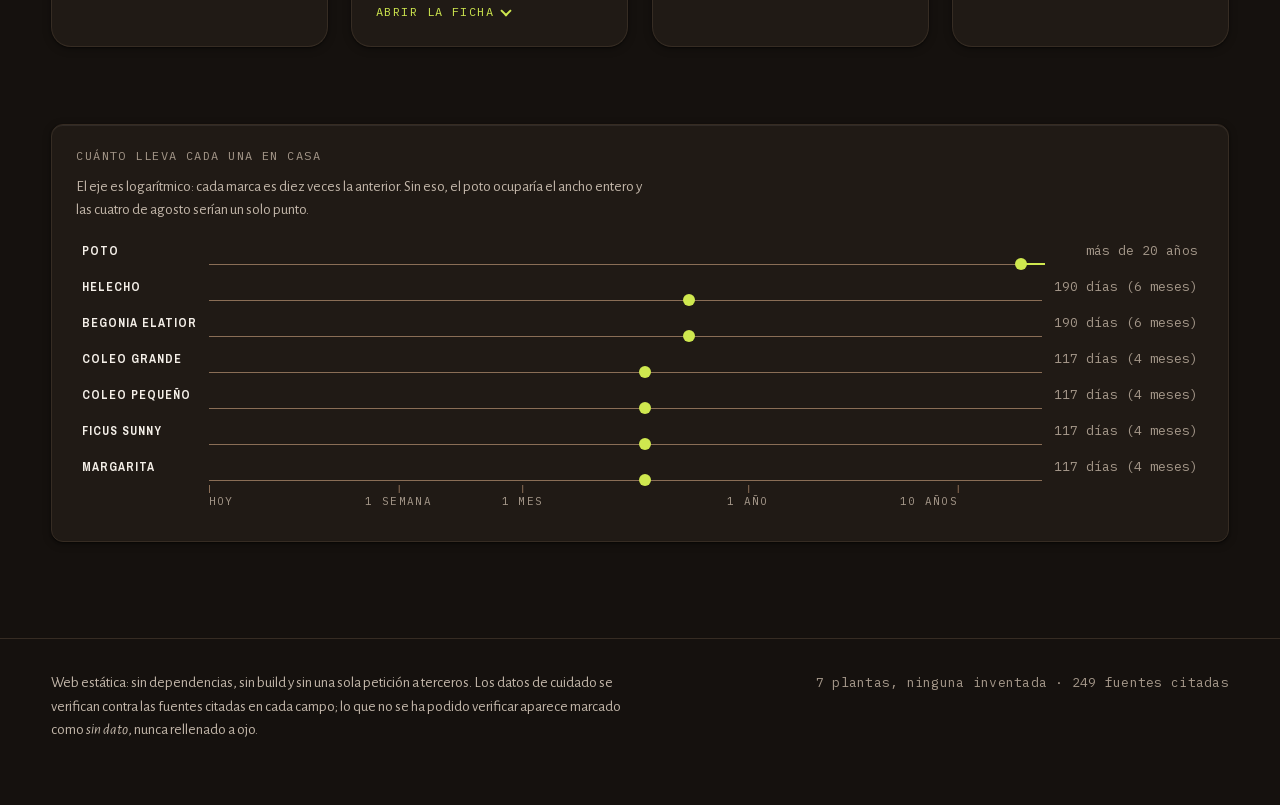
==== commit 730e97d1: "La piel oscura, aplicada a toda la web Carlos eligio la propuesta de ui-designer mirando dos version" ====
--- a/index.html
+++ b/index.html
@@ -6,19 +6,20 @@
 <title>Las plantas de casa — MyPlants</title>
 <meta name="description" content="Fichas de cuidado de las siete plantas que Carlos tiene en casa: riego, luz, sustrato, plagas y toxicidad, con las fuentes citadas.">
 <!-- Favicon en línea como data: URI. Un .ico suelto sería una petición más y un
-     404 en consola; esto son cero peticiones. Es el troquel de la pegatina. -->
-<link rel="icon" href="data:image/svg+xml,%3Csvg xmlns='http://www.w3.org/2000/svg' viewBox='0 0 16 16'%3E%3Crect width='16' height='16' rx='2' fill='%238F4A33'/%3E%3Crect x='2.5' y='3' width='11' height='10' rx='1' fill='%23FBFAF7'/%3E%3Cg fill='%2316342A'%3E%3Crect x='4' y='5' width='1' height='6'/%3E%3Crect x='6' y='5' width='2' height='6'/%3E%3Crect x='9' y='5' width='1' height='6'/%3E%3Crect x='11' y='5' width='1' height='6'/%3E%3C/g%3E%3C/svg%3E">
+     404 en consola; esto son cero peticiones. Campo oscuro y el ácido del coleo,
+     que es la piel de la web desde el 12 de agosto de 2026. -->
+<link rel="icon" href="data:image/svg+xml,%3Csvg xmlns='http://www.w3.org/2000/svg' viewBox='0 0 16 16'%3E%3Crect width='16' height='16' rx='3' fill='%2315110E'/%3E%3Cpath d='M8 13V6' stroke='%23A8C22E' stroke-width='1.4'/%3E%3Cpath d='M8 7.5c0-2.2 1.6-4 3.6-4.2.3 2.4-1.3 4.3-3.6 4.2z' fill='%23CFE84F'/%3E%3Cpath d='M8 10c-2 0-3.5-1.5-3.7-3.6C6.2 6.2 7.9 7.8 8 10z' fill='%23A8C22E'/%3E%3C/svg%3E">
 <link rel="stylesheet" href="./css/tokens.css">
 <link rel="stylesheet" href="./css/app.css">
 </head>
 <body>
 
-<a class="salto-contenido" href="#rejilla">Saltar a las plantas</a>
-
-<header class="cabecera">
-  <div class="cabecera__rotulo">
-    <h1 class="cabecera__titulo">Las plantas de casa</h1>
-    <p class="cabecera__bajada">Siete macetas · Móstoles → casa</p>
+<a class="salto-contenido" href="#plantas">Saltar a las plantas</a>
+
+<header class="banda cabecera">
+  <div class="marco cabecera__fila">
+    <h1 class="cabecera__titulo">Las plantas de casa<span class="cabecera__punto" aria-hidden="true">.</span></h1>
+    <p class="cabecera__bajada" id="cabecera-meta">Móstoles · siete macetas · un salón a noreste</p>
   </div>
 </header>
 
@@ -28,50 +29,46 @@
      porcentaje de cumplimiento, sin felicitar a nadie por regar. Esta página se
      abre con prisa una vez cada quince días.
 
-     Y una consecuencia de forma: LA FRANJA NO CRECE. Si un día hay siete
-     tareas, dice el número y las dos primeras; el resto están en sus fichas,
-     que es donde se hacen.
+     Y el veredicto es el elemento más grande de la web a propósito: el defecto
+     que Carlos señaló tres veces no era que faltara nada, era que nada era
+     grande. La tesis de la página era lo más pequeño de la pantalla.
      ═══════════════════════════════════════════════════════════════════════ -->
-<section class="parte" id="parte" aria-labelledby="parte-titulo" hidden>
-  <div class="parte__cabeza">
-    <h2 class="parte__titulo" id="parte-titulo">Hoy</h2>
-    <!-- La fecha la pone el navegador. Es el mejor argumento de que la página
-         sirve para algo: el contenido cambia solo, sin que nadie edite nada. -->
-    <p class="parte__fecha" id="parte-fecha"></p>
-  </div>
-
-  <div class="parte__cuerpo">
-    <!-- EL VEREDICTO DEL DÍA, a escala de display. Y NO es un encabezado: se
-         pinta grande y sigue siendo un párrafo, porque subirlo a h1 o h2 rompería
-         el esquema de encabezados de la página. El tamaño es jerarquía visual;
-         el nivel semántico es otra cosa y no se negocian entre sí.
-
-         `aria-live` va SOLO aquí y no en la sección entera: lo que cambia al
-         filtrar es el recuento, y releerle a un lector de pantalla las siete
-         líneas de tareas en cada repintado es ruido, no accesibilidad. Es además
-         lo que permite que el `<input>` conviva en la franja sin que se anuncie en
-         cada pulsación. -->
-    <p class="parte__veredicto" id="parte-veredicto" aria-live="polite"></p>
-    <p class="parte__resumen" id="parte-resumen"></p>
-  </div>
-
-  <!-- ── EL LATERAL: los chips y el buscador ─────────────────────────────────
-       El buscador entra en la franja y deja de ser una tarjeta flotando arriba a
-       la derecha. Cierra el hueco de 325 px que dejó el hero y pone el campo de
-       búsqueda al lado de la lista de lo que hay que hacer, que es donde se usa.
-
-       Y VA AQUÍ EN EL DOM, antes de la lista de tareas, a propósito. `ux-lead`
-       planteó una tensión entre tres cosas —orden del DOM igual al visual, sin
-       `order` de CSS, y el buscador alcanzable sin recorrer toda la lista— y las
-       tres se pueden a la vez porque el orden visual de una banda de dos columnas
-       NO es «toda la izquierda y luego toda la derecha»: es el barrido en Z.
-       Arriba-izquierda (el veredicto), arriba-derecha (chips y buscador) y después
-       la lista a lo ancho. En ese orden, que es el que se lee, el buscador cae
-       antes de los diez enlaces de tareas. Ninguna de las tres cede.
-       ─────────────────────────────────────────────────────────────────────── -->
-  <div class="parte__lateral">
+<section class="banda parte" id="parte" aria-labelledby="parte-titulo" hidden>
+  <div class="marco parte__marco">
+
+    <div class="parte__cabeza">
+      <h2 class="parte__titulo" id="parte-titulo">El parte de hoy</h2>
+      <!-- La fecha la pone el navegador. Es el mejor argumento de que la página
+           sirve para algo: el contenido cambia solo, sin que nadie edite nada. -->
+      <p class="parte__fecha" id="parte-fecha"></p>
+    </div>
+
+    <div class="parte__cuerpo">
+      <!-- EL VEREDICTO DEL DÍA, a escala de display. Y NO es un encabezado: se
+           pinta grande y sigue siendo un párrafo, porque subirlo a h1 o h2 rompería
+           el esquema de encabezados de la página. El tamaño es jerarquía visual;
+           el nivel semántico es otra cosa y no se negocian entre sí.
+
+           `aria-live` va SOLO aquí y no en la sección entera: lo que cambia al
+           filtrar es el recuento, y releerle a un lector de pantalla las siete
+           líneas de tareas en cada repintado es ruido, no accesibilidad. -->
+      <p class="parte__veredicto" id="parte-veredicto" aria-live="polite"></p>
+      <p class="parte__resumen" id="parte-resumen"></p>
+    </div>
+
+    <!-- Las entradas del parte: una píldora por planta tocada, con su severidad
+         en PALABRA además de en color y el titular de su diagnóstico. Llevan a
+         su ficha y la abren. -->
     <ul class="parte__chips" id="parte-chips"></ul>
 
+    <!-- UNA LÍNEA POR PLANTA, no por tarea, y sin truncar. No hace falta tope
+         porque el techo ya está en el dominio: hay siete plantas, así que la lista
+         no pasa de siete renglones ni el día que todas pidan algo. -->
+    <ul class="parte__tareas" id="parte-tareas"></ul>
+
+    <!-- El buscador vive en la franja, al lado de la lista de lo que hay que
+         hacer, que es donde se usa. Va DESPUÉS de las tareas en el DOM y en
+         pantalla: el orden de foco sigue al orden visual, sin un solo `order`. -->
     <form class="buscador" role="search" novalidate>
       <label class="buscador__label" for="busqueda">Buscar planta, sala o síntoma</label>
       <input
@@ -84,66 +81,93 @@
         placeholder="poto, salón, hojas amarillas…">
     </form>
   </div>
-
-  <!-- UNA LÍNEA POR PLANTA, no por tarea, y sin truncar. No hace falta tope
-       porque el techo ya está en el dominio: hay siete plantas, así que la lista
-       no pasa de siete renglones ni el día que todas pidan algo. Va a lo ancho de
-       las dos columnas: es lo más alto de la franja, y dejarla en la mitad
-       izquierda es lo que abría el hueco a su derecha. -->
-  <ul class="parte__tareas" id="parte-tareas"></ul>
 </section>
 
-<nav class="filtros" aria-labelledby="filtros-titulo">
-  <h2 class="oculto-visual" id="filtros-titulo">Filtrar</h2>
-  <form class="filtros__form" novalidate>
-    <div class="filtros__facetas" id="facetas"></div>
-    <button class="boton boton--limpiar" id="limpiar" type="button" hidden>Quitar filtros</button>
-  </form>
+<nav class="banda filtros" aria-labelledby="filtros-titulo">
+  <div class="marco filtros__marco">
+    <h2 class="oculto-visual" id="filtros-titulo">Filtrar</h2>
+    <form class="filtros__form" novalidate>
+      <div class="filtros__facetas" id="facetas"></div>
+      <button class="boton boton--limpiar" id="limpiar" type="button" hidden>Quitar filtros</button>
+    </form>
+  </div>
 </nav>
 
-<main class="contenido">
-  <h2 class="oculto-visual">Las plantas</h2>
-
-  <!-- ══ LA CRONOLOGÍA ══════════════════════════════════════════════════════
-       Décadas, semanas y horas en siete macetas del mismo salón. El eje es
-       LOGARÍTMICO —en lineal el poto ocupa el ancho entero y las otras seis son
-       un borrón— y las marcas van ROTULADAS, porque un eje logarítmico sin
-       rótulos miente sobre las proporciones.
-
-       Va antes de la rejilla porque reencuadra lo que se lee después: las cuatro
-       impecables lo están, en parte, porque no han tenido tiempo de que nada les
-       salga mal.
-       ═══════════════════════════════════════════════════════════════════════ -->
-  <section class="cronologia" aria-labelledby="cronologia-titulo" hidden>
-    <h3 class="cronologia__titulo" id="cronologia-titulo">Cuánto lleva cada una en casa</h3>
-    <p class="cronologia__nota">
-      El eje es logarítmico: cada marca es diez veces la anterior. Sin eso, el
-      poto ocuparía el ancho entero y las cuatro de agosto serían un solo punto.
+<main class="banda contenido" id="plantas" tabindex="-1">
+  <div class="marco">
+
+    <p class="resultado" id="resultado" role="status" aria-live="polite"></p>
+    <p class="aviso" id="aviso" hidden></p>
+
+    <!-- ══ LAS DOS BANDAS ══════════════════════════════════════════════════
+         La separación es el trabajo de la página: lo que pide mirada primero, lo
+         que está bien después. El JS las rellena y esconde la que se quede vacía.
+
+         Y esto resuelve el problema del día bueno, que llevaba meses en el
+         backlog sin solución: cuando ninguna planta necesite nada, la primera
+         banda desaparece y la página dice ESTÁN BIEN · 7 DE 7 sin tener que
+         inventar urgencia. Ese estado es el que el proyecto existe para producir,
+         y ahora sale por construcción en vez de por un caso especial.
+         ═══════════════════════════════════════════════════════════════════ -->
+    <section class="grupo" id="grupo-mirada" aria-labelledby="rot-mirada" hidden>
+      <h2 class="grupo__titulo" id="rot-mirada">
+        <span class="grupo__texto">Piden mirada</span>
+        <span class="grupo__cuenta"></span>
+      </h2>
+      <ul class="rejilla rejilla--mirada" id="rejilla-mirada"></ul>
+    </section>
+
+    <section class="grupo" id="grupo-bien" aria-labelledby="rot-bien" hidden>
+      <h2 class="grupo__titulo" id="rot-bien">
+        <span class="grupo__texto">Están bien</span>
+        <span class="grupo__cuenta"></span>
+      </h2>
+      <ul class="rejilla rejilla--bien" id="rejilla-bien"></ul>
+    </section>
+
+    <!-- ══ LA CRONOLOGÍA ══════════════════════════════════════════════════════
+         Décadas, semanas y horas en siete macetas del mismo salón. El eje es
+         LOGARÍTMICO —en lineal el poto ocupa el ancho entero y las otras seis son
+         un borrón— y las marcas van ROTULADAS, porque un eje logarítmico sin
+         rótulos miente sobre las proporciones.
+
+         Va DESPUÉS de la rejilla desde el 12 de agosto de 2026, y antes iba
+         delante. El motivo del cambio: con las fotos en la rejilla, el primer
+         pliegue es de las plantas, y un gráfico entre el veredicto y las fotos
+         retrasa justo lo único que Carlos echaba en falta. Su argumento —que
+         reencuadra lo que se lee— se cumple igual detrás: las cuatro impecables lo
+         están, en parte, porque no han tenido tiempo de que nada les salga mal.
+         ═══════════════════════════════════════════════════════════════════════ -->
+    <section class="cronologia" aria-labelledby="cronologia-titulo" hidden>
+      <h2 class="cronologia__titulo" id="cronologia-titulo">Cuánto lleva cada una en casa</h2>
+      <p class="cronologia__nota">
+        El eje es logarítmico: cada marca es diez veces la anterior. Sin eso, el
+        poto ocuparía el ancho entero y las cuatro de agosto serían un solo punto.
+      </p>
+      <!-- El gráfico es UNA rejilla de tres columnas —nombre · pista · valor— y la
+           lista, las filas y el eje son `subgrid` suyos. Sin eso cada fila define
+           sus propias columnas, se alinean por casualidad y el eje de abajo no cae
+           debajo de las pistas: un eje que no está debajo de lo que rotula no
+           rotula nada. -->
+      <div class="cronologia__grafico">
+        <ol class="cronologia__lista"></ol>
+        <p class="cronologia__eje"><span class="cronologia__eje-pista"></span></p>
+      </div>
+    </section>
+
+  </div>
+</main>
+
+<footer class="banda pie">
+  <div class="marco pie__fila">
+    <p class="pie__texto">
+      Web estática: sin dependencias, sin build y sin una sola petición a terceros.
+      Los datos de cuidado se verifican contra las fuentes citadas en cada campo;
+      lo que no se ha podido verificar aparece marcado como <em>sin dato</em>,
+      nunca rellenado a ojo.
     </p>
-    <!-- El gráfico es UNA rejilla de tres columnas —nombre · pista · valor— y la
-         lista, las filas y el eje son `subgrid` suyos. Sin eso cada fila define
-         sus propias columnas, se alinean por casualidad y el eje de abajo no cae
-         debajo de las pistas: un eje que no está debajo de lo que rotula no
-         rotula nada. -->
-    <div class="cronologia__grafico">
-      <ol class="cronologia__lista"></ol>
-      <p class="cronologia__eje"><span class="cronologia__eje-pista"></span></p>
-    </div>
-  </section>
-
-  <p class="resultado" id="resultado" role="status" aria-live="polite"></p>
-  <p class="aviso" id="aviso" hidden></p>
-
-  <ul class="rejilla" id="rejilla"></ul>
-</main>
-
-<footer class="pie">
-  <p class="pie__texto">
-    Web estática: sin dependencias, sin build y sin una sola petición a terceros.
-    Los datos de cuidado se verifican contra las fuentes citadas en cada campo;
-    lo que no se ha podido verificar aparece marcado como <em>sin dato</em>,
-    nunca rellenado a ojo.
-  </p>
+    <p class="pie__cuenta" id="pie-cuenta"></p>
+  </div>
 </footer>
 
 
@@ -154,67 +178,61 @@
      ══════════════════════════════════════════════════════════════════════════ -->
 
 <template id="tpl-ficha">
-  <li class="rejilla__celda">
-    <article class="etiqueta" aria-labelledby="">
-
-      <!-- ── la pegatina del vivero ──────────────────────────────────────── -->
-      <div class="etiqueta__cara">
-        <!-- La microlínea imprime lo que se sabe. En helecho y poto se sustituye
-             por «sin etiqueta de vivero»: la ausencia se dice, no se tapa. -->
-        <p class="etiqueta__vivero">
-          <span class="etiqueta__vivero-nombre"></span>
-          <span class="etiqueta__vivero-dir"></span>
-          <span class="etiqueta__vivero-tfno"></span>
-        </p>
-
-        <div class="etiqueta__silueta"></div>
-
-        <h3 class="etiqueta__nombre" id=""></h3>
-        <p class="etiqueta__binomio"><em class="etiqueta__binomio-texto"></em></p>
-        <p class="etiqueta__maceta"></p>
-
-        <div class="etiqueta__linea-precio">
-          <div class="etiqueta__codigo">
-            <span class="etiqueta__barras" aria-hidden="true"></span>
-            <span class="etiqueta__digitos"></span>
+  <li class="rejilla__celda revela">
+    <article class="planta" aria-labelledby="">
+
+      <details class="despegue" name="planta">
+
+        <!-- ── LA CARA DE LA TARJETA ────────────────────────────────────────
+             Toda la cara es el `<summary>`: la tarjeta entera es la diana, que es
+             lo que hace que se lea como tarjeta y no como una lista con un botón
+             al pie. El nombre accesible NO se compone del contenido entero —serían
+             cuarenta palabras por botón—: se fija con `aria-labelledby` al nombre
+             de la planta más «abrir la ficha», y el resto del contenido sigue
+             siendo contenido, legible en modo lectura.
+             ──────────────────────────────────────────────────────────────── -->
+        <summary class="planta__cara">
+
+          <!-- LA FOTO, que es la vuelta grande de esta piel: el sujeto estaba
+               ausente de su propia portada. Sin un solo filtro —ni duotono, ni
+               grado, ni viñeta—: son fotos de diagnóstico y embellecerlas
+               corrompe la prueba. Se ven más grandes y mejor presentadas; no
+               mejor de lo que están. El derivado de rejilla es el MISMO encuadre
+               a 480×640, no otro recorte. -->
+          <div class="planta__foto">
+            <img class="planta__img" src="" alt="" width="480" height="640" loading="lazy" decoding="async">
           </div>
-          <div class="etiqueta__derecha">
-            <span class="etiqueta__precio"></span>
-            <span class="etiqueta__calibre"></span>
+
+          <div class="planta__cuerpo">
+            <div class="planta__alto">
+              <!-- La severidad SIEMPRE con palabra, nunca solo el punto de color -->
+              <p class="marca">
+                <span class="marca__texto"></span>
+              </p>
+              <p class="planta__familia"></p>
+            </div>
+
+            <h3 class="planta__nombre" id=""></h3>
+            <p class="planta__binomio"><em class="planta__binomio-texto"></em></p>
+            <p class="planta__titular"></p>
+
+            <!-- Los tres datos con los que se llega con la regadera. En
+                 pastillas de monoespaciada: son cifras, y las cifras de este
+                 proyecto van en su propia voz. -->
+            <ul class="planta__datos"></ul>
+
+            <span class="planta__abrir">
+              <span class="planta__abrir-texto"></span>
+              <span class="planta__abrir-flecha" aria-hidden="true"></span>
+            </span>
           </div>
-        </div>
-
-        <p class="etiqueta__fito"></p>
-      </div>
-
-      <!-- ── los tres datos con los que se llega con la regadera ─────────── -->
-      <dl class="resumenes">
-        <div class="resumen" data-campo="riego">
-          <dt class="resumen__clave">Riego</dt>
-          <dd class="resumen__valor"></dd>
-        </div>
-        <div class="resumen" data-campo="luz">
-          <dt class="resumen__clave">Luz</dt>
-          <dd class="resumen__valor"></dd>
-        </div>
-        <div class="resumen" data-campo="temperatura">
-          <dt class="resumen__clave">Temp</dt>
-          <dd class="resumen__valor"></dd>
-        </div>
-      </dl>
-
-      <!-- ── despegar: <details> nativo, sin una línea de JS ─────────────── -->
-      <details class="despegue" name="planta">
-        <summary class="despegue__tirador">
-          <span class="despegue__texto"></span>
-          <span class="despegue__flecha" aria-hidden="true"></span>
         </summary>
 
         <!-- ══ EL EXPEDIENTE ══════════════════════════════════════════════
-             Al despegar la pegatina no aparece el reverso de una pegatina:
-             aparece el expediente de la planta. Y se maqueta en DOS COLUMNAS
-             SEMÁNTICAS, que no es partir el texto en dos para ahorrar scroll —
-             son dos velocidades de lectura distintas:
+             Al abrir la tarjeta no aparece el reverso de una tarjeta: aparece el
+             expediente de la planta. Y se maqueta en DOS COLUMNAS SEMÁNTICAS,
+             que no es partir el texto en dos para ahorrar scroll — son dos
+             velocidades de lectura distintas:
 
                QUÉ HAGO AHORA  · con la regadera en la mano, de pie, con prisa
                EN QUÉ ME BASO  · el domingo, sentado, leyéndola en serio
@@ -241,11 +259,9 @@
             </section>
 
             <!-- El tratamiento sale de dentro de `.estado`: la alarma es el
-                 diagnóstico, no el arreglo. Aquí hereda tinta normal en vez del
-                 ámbar de «atención», que además contrasta mejor. -->
+                 diagnóstico, no el arreglo. -->
             <div class="estado__tratamiento" hidden>
               <h5 class="estado__sub">Qué hacer</h5>
-              <div class="estado__diagrama"></div>
               <ol class="estado__pasos"></ol>
               <p class="estado__revisar" hidden>
                 <span class="estado__revisar-rotulo">Revisar:</span>
@@ -267,8 +283,7 @@
             <!-- El índice NO está para esconder: está para ENTRAR. Y el
                  recuento es información, no adorno: «13 observaciones» y «24
                  fuentes» dicen algo verdadero sobre esta ficha antes de
-                 leerla — que el diagnóstico está trabajado. Un índice que
-                 oculta cuánto documento hay es un índice que engaña. -->
+                 leerla — que el diagnóstico está trabajado. -->
             <nav class="indice" hidden>
               <h5 class="indice__rotulo">En el expediente</h5>
               <ul class="indice__lista"></ul>
@@ -283,15 +298,18 @@
             <section class="estado" hidden>
               <h5 class="estado__titulo"></h5>
               <div class="estado__cintillo">
-                <p class="estado__severidad">
-                  <span class="estado__marca" aria-hidden="true"></span>
-                  <span class="estado__severidad-valor"></span>
+                <p class="marca estado__severidad">
+                  <span class="marca__texto"></span>
                 </p>
                 <!-- La fecha NO va dentro del distintivo: es metadato de la
-                     observación, no parte de la etiqueta de severidad. Metida en
-                     el chip invertido heredaba gris sobre rojo (1,17:1). -->
+                     observación, no parte de la etiqueta de severidad. -->
                 <p class="estado__fecha"></p>
               </div>
+
+              <!-- El titular del diagnóstico. Es lo que se lee primero de la
+                   columna de consulta, así que va a cuerpo de titular y no
+                   enterrado entre las señales. Sigue siendo un `<p>`. -->
+              <p class="estado__cabecera"></p>
 
               <div class="estado__bloque estado__bloque--senales" hidden>
                 <h6 class="estado__sub">Lo que se ve</h6>
@@ -314,16 +332,11 @@
 
             <!-- La foto es la prueba sobre la que se hizo el diagnóstico, así
                  que su sitio es esta columna, al lado de «lo que se ve» y de
-                 «lo que la foto no dice», que la citan las dos. -->
-            <!-- LA FOTO DECLARA QUÉ NO SE PUEDE JUZGAR EN ELLA.
-                 Ni un filtro: sin duotono, sin viñeta, sin grado cálido. Filtrar
-                 una foto de diagnóstico corrompe la prueba, y en la única planta
-                 que se muere la haría parecer mejor de lo que está.
-                 La banda va en SUPERFICIE SÓLIDA pegada al borde inferior de la
+                 «lo que la foto no dice», que la citan las dos. Aquí va la
+                 versión grande, la de 800×1067, y no el derivado de rejilla.
+                 LA BANDA VA EN SUPERFICIE SÓLIDA pegada al borde inferior de la
                  imagen, nunca sobre los píxeles: texto sobre fotografía es
-                 contraste NO MEDIBLE —ya arrastramos 24 nodos así— y sobre la foto
-                 nocturna del helecho sería ilegible. Con fondo propio se mide como
-                 cualquier otro texto y la cifra de AA se queda en cero. -->
+                 contraste NO MEDIBLE. -->
             <figure class="foto" hidden>
               <img class="foto__img" src="" alt="" width="800" height="1067" loading="lazy" decoding="async">
               <figcaption class="foto__pie">
@@ -333,12 +346,38 @@
               </figcaption>
             </figure>
 
-            <!-- Procedencia: la foto de la pegatina real es, para cinco de las
-                 siete, la fuente más fuerte de qué compró Carlos. Va aquí abajo y
-                 pequeña a propósito, y sin estilizar: una prueba retocada no
-                 prueba nada. -->
+            <!-- ── LA PRUEBA · y aquí vive ahora la pegatina ────────────────
+                 La signature del proyecto era la etiqueta térmica de Viveros
+                 Projardín reconstruida en HTML y CSS, sin una sola imagen — el
+                 código de barras es un gradiente repetido. Con la piel oscura la
+                 tarjeta ya no es la pegatina, así que la pegatina baja aquí, que
+                 es donde la etiqueta real está: pegada al tiesto y fotografiada.
+                 Se lee junto a su propia foto, y las dos son la misma prueba
+                 documental — para cinco de las siete plantas, la fuente más
+                 fuerte que existe de qué compró Carlos.
+                 Sin estilizar la foto: una prueba retocada no prueba nada.
+                 ──────────────────────────────────────────────────────────── -->
             <section class="prueba">
               <h5 class="prueba__rotulo">La prueba</h5>
+
+              <div class="pegatina" hidden>
+                <p class="pegatina__vivero">
+                  <span class="pegatina__vivero-nombre"></span>
+                  <span class="pegatina__vivero-dir"></span>
+                  <span class="pegatina__vivero-tfno"></span>
+                </p>
+                <p class="pegatina__nombre"></p>
+                <p class="pegatina__maceta"></p>
+                <div class="pegatina__linea">
+                  <span class="pegatina__codigo">
+                    <span class="pegatina__barras" aria-hidden="true"></span>
+                    <span class="pegatina__digitos"></span>
+                  </span>
+                  <span class="pegatina__precio"></span>
+                </div>
+                <p class="pegatina__fito"></p>
+              </div>
+
               <figure class="prueba__figura" hidden>
                 <img class="prueba__img" src="" alt="" width="500" height="667" loading="lazy" decoding="async">
               </figure>
@@ -346,17 +385,35 @@
               <p class="prueba__nota"></p>
             </section>
 
+            <!-- La silueta de hoja: la forma es la clave de identificación
+                 botánica, así que es información y no adorno. Con las fotos en la
+                 rejilla ya no es el único identificador visual, así que baja
+                 aquí, junto a la identificación de la especie, que es de lo que
+                 habla. La del helecho lleva la trama de sin-dato DENTRO del
+                 contorno porque su especie no está identificada. -->
+            <section class="identificacion" hidden>
+              <h5 class="identificacion__rotulo">El rasgo de la hoja</h5>
+              <div class="identificacion__cuerpo">
+                <div class="identificacion__silueta"></div>
+                <p class="identificacion__texto"></p>
+              </div>
+            </section>
+
             <!-- capa 2 · el resto de datos verificados, cada uno con su fuente -->
             <section class="mas-datos">
               <h5 class="mas-datos__titulo">Más datos</h5>
               <dl class="mas-datos__lista"></dl>
             </section>
 
-            <!-- capa 3 · la voz de Carlos, en su cuaderno -->
+            <!-- capa 3 · la voz de la casa, en su cuaderno. El único sitio de la
+                 web donde el fondo se aclara: se lee como material distinto del
+                 dato verificado, y esa es toda la intención. -->
             <aside class="cuaderno" hidden>
-              <h5 class="cuaderno__rotulo">Carlos</h5>
+              <h5 class="cuaderno__rotulo">En casa</h5>
               <p class="cuaderno__historia"></p>
               <p class="cuaderno__notas"></p>
+              <p class="cuaderno__firma">Esto no lleva fuente y no la necesita: lo cuenta la casa.
+                Lo demás lleva cita; esto lleva nombre.</p>
             </aside>
           </div>
 
@@ -365,6 +422,14 @@
       </details>
 
     </article>
+  </li>
+</template>
+
+<!-- Una pastilla de dato de la cara: cifra en mono + rótulo en versalita -->
+<template id="tpl-pastilla">
+  <li class="pastilla">
+    <b class="pastilla__valor"></b>
+    <span class="pastilla__clave"></span>
   </li>
 </template>
 
@@ -376,7 +441,7 @@
     <div class="campo__diagrama"></div>
     <p class="campo__resumen"></p>
     <details class="campo__mas" hidden>
-      <summary class="campo__mas-tirador">Más detalle</summary>
+      <summary class="campo__mas-tirador">Por qué</summary>
       <p class="campo__detalle"></p>
     </details>
     <p class="campo__fuente" hidden>
@@ -396,7 +461,7 @@
     <dd class="dato__valor">
       <span class="dato__texto"></span>
       <details class="dato__mas" hidden>
-        <summary class="dato__mas-tirador">Más detalle</summary>
+        <summary class="dato__mas-tirador">Por qué</summary>
         <p class="dato__detalle"></p>
       </details>
       <span class="dato__fuente" hidden>
@@ -430,10 +495,15 @@
 <!-- Una PLANTA en la franja, con todo lo que le toca hoy en el mismo renglón.
      El rótulo solo aparece cuando hay algo que rotular: `VA TARDE` en la única
      vencida, `HOY` en las de fecha cumplida. Las de temporada van sin distintivo
-     — es la misma economía que hace que las cuatro sanas no lleven insignia. -->
+     — es la misma economía que hace que las sanas no lleven insignia. -->
 <template id="tpl-tarea-franja">
   <li class="tarea-hoy">
-    <span class="tarea-hoy__rotulo" hidden></span>
+    <!-- El rótulo se queda SIEMPRE en el DOM aunque esté vacío, y no con
+         `hidden`. Es un hijo de `subgrid`, y `hidden` es `display: none`: la fila
+         perdía su primera celda y el nombre de la planta se corría a la columna
+         del medio, que llevaba los títulos largos. De ahí salían 68 px de scroll
+         horizontal a 1280 px. Vacío ocupa su columna y no se ve. -->
+    <span class="tarea-hoy__rotulo"></span>
     <a class="tarea-hoy__planta" href="">
       <span class="tarea-hoy__nombre"></span>
     </a>
@@ -453,13 +523,16 @@
   </li>
 </template>
 
+<!-- Una entrada del parte del día: severidad en palabra, planta y titular -->
 <template id="tpl-chip">
   <li class="chip">
-    <button class="chip__boton" type="button" data-planta="">
-      <span class="chip__marca" aria-hidden="true"></span>
+    <a class="chip__enlace" href="">
+      <span class="marca">
+        <span class="marca__texto"></span>
+      </span>
       <span class="chip__nombre"></span>
-      <span class="oculto-visual"> — ir a su ficha</span>
-    </button>
+      <span class="chip__que"></span>
+    </a>
   </li>
 </template>
 
--- a/css/tokens.css
+++ b/css/tokens.css
@@ -1,20 +1,35 @@
 /* =============================================================================
    MyPlants · design tokens
-   Dueño: ux-lead. Este fichero es la ÚNICA fuente de color, tipografía,
-   espaciado, radios, sombras y motion del proyecto.
-
-   Para builder:
-   - En css/app.css no se escribe ningún literal de color, tamaño ni espaciado.
-     Solo var(--…). Si falta un token, mándame un mensaje: lo añado aquí.
-   - Cada token lleva al lado para qué es. Si no encuentras el que necesitas,
-     probablemente el componente esté pidiendo una decisión de diseño que
-     todavía no se ha tomado. Pregunta antes de improvisar.
-
-   La dirección visual completa (de dónde sale cada color, por qué esta
-   tipografía y qué explica cada SVG) está en docs/brief.md § "Dirección visual".
-   Resumen: el mundo del sujeto es la etiqueta térmica de Viveros Projardín
-   (Móstoles) pegada en un tiesto de plástico. Plástico y etiqueta española,
-   no herbario inglés.
+   Este fichero es la ÚNICA fuente de color, tipografía, espaciado, radios,
+   sombras y motion del proyecto. En css/app.css no se escribe ningún literal:
+   solo var(--…). Si falta un token, se añade aquí.
+
+   ── LA PIEL CAMBIÓ EL 12 DE AGOSTO DE 2026, Y CONVIENE SABER DE QUÉ SE VIENE ──
+
+   Hasta esa fecha el campo de página era la teja `#8F4A33` —el plástico del
+   tiesto del coleo— y cada ficha era la pegatina térmica blanca de Viveros
+   Projardín. Carlos vio dos versiones renderizadas y **eligió la oscura**, la que
+   `ui-designer` dejó en `alternativa/`, y pidió que toda la web se rediseñara
+   acorde a ella. Sus palabras: *«me gustan las imágenes que veo en alternativa;
+   me gustaría que las utilizaras como base para diseñar acorde a ellas toda la
+   web completa y todos los contenidos que hay ahora mismo»*.
+
+   Lo que se afloja se afloja con su motivo escrito, así que aquí está el motivo:
+   **el sujeto no puede estar ausente de su propia portada.** La austeridad
+   anterior —siete etiquetas impecables y ni una foto en la rejilla— tenía un
+   argumento de ingeniería («218 KB y cero bytes de foto») sosteniendo una
+   decisión estética. Sobre campo oscuro las siete fotos de Carlos llevan la
+   página y traen el color real de sus plantas, sin añadir un acento de paleta.
+
+   La paleta nueva **no sale de un moodboard**: sale de las mismas fotos. El campo
+   es el marrón casi negro de la encimera y de la foto nocturna del helecho; el
+   ácido es el borde de hoja del coleo grande, que es chartreuse con granate de
+   vino; el rosa de severidad es la vena de ese mismo coleo subida a señal.
+
+   Lo que NO cambió con la piel, porque no es estética sino no mentir: cero nodos
+   de texto por debajo de AA, cero bordes de control por debajo de 3:1, ninguna
+   información solo por color, `prefers-reduced-motion` con versión alternativa,
+   las fotos de diagnóstico sin filtrar y ni un dato inventado.
    ============================================================================= */
 
 
@@ -23,6 +38,12 @@
    -----------------------------------------------------------------------------
    Los seis woff2 están en assets/fonts/. 82,1 KB en total, subset latino.
    Cero peticiones a terceros en runtime: todas las url() son locales.
+
+   Las tres familias se quedan con la piel nueva. No es inercia: son las mismas
+   que eligió `alternativa/`, y siguen haciendo los tres trabajos de siempre —
+   condensada de etiquetadora para el display, humanista para el cuerpo, y
+   **monoespaciada en TODA cifra** (ml, °C, cm, €, EAN, fechas), que es lo que da
+   aire de cuaderno de campo en vez de landing.
 
    PROCEDENCIA Y LICENCIA — en un proyecto sin dependencias, estos seis ficheros
    son lo único con licencia de terceros que hay dentro del repositorio.
@@ -44,15 +65,11 @@
    fichero, y cubre lo que necesita el español: áéíóúüñ¿¡ y también € ° · —.
    Declarar un rango más ancho que el real haría que el navegador descargase el
    fichero para glifos que no contiene y luego cayera al fallback igual.
-
-   Las pilas de fallback de --fuente-* se quedan como están y no sobran: cubren
-   el instante anterior a que cargue el woff2 (font-display: swap) y el caso de
-   que alguien sirva esto sin la carpeta assets/fonts/.
    -------------------------------------------------------------------------- */
 
 @font-face {
   font-family: "Archivo Narrow";
-  src: url("../assets/fonts/archivo-narrow-700.woff2") format("woff2");   /* nombre de planta, rótulos en caja alta */
+  src: url("../assets/fonts/archivo-narrow-700.woff2") format("woff2");   /* veredicto, nombre de planta, rótulos en caja alta */
   font-weight: 700;
   font-style: normal;
   font-display: swap;
@@ -72,7 +89,7 @@
 }
 @font-face {
   font-family: "Alegreya Sans";
-  src: url("../assets/fonts/alegreya-sans-400-italic.woff2") format("woff2");   /* LA VOZ DE CARLOS — no es opcional */
+  src: url("../assets/fonts/alegreya-sans-400-italic.woff2") format("woff2");   /* LA VOZ DE LA CASA — no es opcional */
   font-weight: 400;
   font-style: italic;
   font-display: swap;
@@ -102,7 +119,7 @@
 }
 @font-face {
   font-family: "IBM Plex Mono";
-  src: url("../assets/fonts/ibm-plex-mono-600.woff2") format("woff2");   /* cifras destacadas */
+  src: url("../assets/fonts/ibm-plex-mono-600.woff2") format("woff2");   /* cifras destacadas, rótulos de dato */
   font-weight: 600;
   font-style: normal;
   font-display: swap;
@@ -113,269 +130,243 @@
 
 
 /* -----------------------------------------------------------------------------
-   2. CUSTOM PROPERTIES REGISTRADAS (@property)
+   2. (hueco) — aquí vivían tres @property registradas
    -----------------------------------------------------------------------------
-   Sin registrar el tipo, el motor de animación trata la custom property como
-   texto y NO interpola. Estas cinco son las que animan los SVG del brief.
-   Van fuera de :root a propósito: @property se declara a nivel superior.
+   `--frente-humedo`, `--marca-temp` y `--atenuacion` se declaraban con
+   `@property` para que el motor las interpolara en vez de tratarlas como texto.
+   Se retiran con la piel oscura porque ninguna animación las toca: las dos
+   primeras eran de SVG que ya no existen —el frente húmedo del sustrato y el
+   curso de recuperación, borrado por afirmar algo falso— y la tercera, de una
+   atenuación de puntos que nunca se construyó. Registrar un tipo para nadie es
+   paleta muerta con otra forma.
    -------------------------------------------------------------------------- */
 
-/* SVG 1 · "el dedo en la tierra": profundidad del frente húmedo en el sustrato */
-@property --frente-humedo {
-  syntax: "<percentage>";
-  inherits: false;
-  initial-value: 0%;
-}
-
-/* SVG 2 · "la ventana": posición del sol en su recorrido E→O (0 = amanece, 1 = anochece) */
-@property --hora-del-dia {
-  syntax: "<number>";
-  inherits: false;
-  initial-value: 0.5;
-}
-
-/* SVG 3 · rango térmico: posición del marcador de temperatura real de casa */
-@property --marca-temp {
-  syntax: "<percentage>";
-  inherits: false;
-  initial-value: 50%;
-}
-
-/* SVG 4 · curso de recuperación: cuánto se ha trazado la línea de tiempo */
-@property --recorrido {
-  syntax: "<number>";
-  inherits: false;
-  initial-value: 0;
-}
-
-/* SVG 5 · plano de casa: atenuación de los puntos que no cuadran con el filtro */
-@property --atenuacion {
-  syntax: "<number>";
-  inherits: false;
-  initial-value: 1;
-}
-
 
 :root {
 
   /* ===========================================================================
-     3. COLOR — la paleta son SEIS colores, todo lo demás son derivados
+     3. COLOR — campo oscuro cálido, y todo muestreado de las fotos reales
      ===========================================================================
-     Los seis salen medidos de las fotos de docs/plants/, no de un humor.
-
-     ⚠ PAR PROHIBIDO: --color-tinta sobre --color-maceta da 2,05:1. Sobre el
-       fondo de página SOLO se escribe en --color-etiqueta (6,30:1).
-     ------------------------------------------------------------------------ */
-
-  /* ═══════════════════════════════════════════════════════════════════════
+     ═══════════════════════════════════════════════════════════════════════
      MATRIZ DE VALIDEZ POR SUPERFICIE — léela antes de elegir un color
      ═══════════════════════════════════════════════════════════════════════
-     Un color no es accesible o inaccesible: lo es SOBRE UNA SUPERFICIE. Dos
-     fallos reales de este proyecto salieron de ignorar eso — un enlace en azul
-     de bolígrafo sobre la teja (1,44:1) y el borde del buscador sobre la teja
-     (1,92:1), los dos con tokens correctamente medidos contra OTRO fondo.
-     Ningún checker lo detecta: el contraste solo se mide en el navegador, con
-     el fondo real compuesto. Así que se declara aquí.
-
-     Ratios calculados (WCAG 2.1). Umbral: 4,5 texto · 3,0 bordes de control.
-     "—" = NO USAR sobre esa superficie.
-
-                         maceta  etiqueta  etiq-2  cuaderno  rell.alerta  rell.aviso  rell.s/dato
-     --color-tinta          —      12,91    11,61    11,93      11,57       12,11       11,29
-     --color-tinta-suave    —       6,26     5,63     5,79       5,61        5,87        5,48
-     --color-codigo         —       6,33     5,69     5,85       5,67        5,94        5,54
-     --color-boli           —       9,08     8,17     8,39       8,14        8,52        7,94
-     --color-alerta         —       7,43     6,68     6,87       6,66        6,97        6,50
-     --color-aviso          —       5,62     5,06     5,20       5,04        5,27        4,92
-     --color-sin-dato       —       5,87     5,28     5,42       5,26        5,50        5,13
-     --color-etiqueta     6,30       —        —        —          —           —           —
-     --color-borde-control  —       3,60     3,24     3,33       3,23        3,38        3,15
-     --color-borde-c/mac  3,48       —        —        —          —           —           —
-     --color-separador      sin umbral: NUNCA delimita algo pulsable
-     --color-troquel        sin umbral: es el canto de la pegatina
-
-     Se lee así, y no tiene excepciones:
-
-       1. Sobre --color-maceta (el fondo de página) SOLO valen dos tokens:
-          --color-etiqueta para texto y --color-borde-control-sobre-maceta para bordes.
-          Todo lo demás suspende ahí, incluidos colores que sobre blanco van
-          sobradísimos.
-       2. Sobre cualquier superficie CLARA valen todos los de tinta y el borde.
-          La columna que manda es la más oscura de las claras (rell. sin-dato):
-          si algo pasa ahí, pasa en todas.
-       3. --color-etiqueta (blanco) solo sobre maceta o sobre --color-alerta
-          sólido (7,43:1, la severidad crítica invertida). Nunca sobre claro.
+     Un color no es accesible o inaccesible: **lo es SOBRE UNA SUPERFICIE**. Este
+     proyecto lleva cuatro fallos reales del mismo error —un enlace azul (1,44:1),
+     el borde del buscador (1,92:1), un borde sobre superficie hundida (2,87:1) y
+     los siete tiradores de despegar (1,49:1)—, y los cuatro tenían el token bien
+     medido… contra OTRO fondo. Ningún comprobador estático lo detecta: el
+     contraste solo se mide en el navegador con el fondo real compuesto. Así que
+     se declara aquí, donde se elige el color.
+
+     Ratios WCAG 2.1 calculados sobre los hex de abajo. Umbral: 4,5 texto ·
+     3,0 bordes de control y gráficos que portan información. "—" = NO USAR.
+
+                            campo   sup-1   sup-2   separ.   papel
+     --color-tinta          16,55   15,08   13,53   11,83      —
+     --color-tinta-media     9,58    8,73    7,84    6,85      —
+     --color-tinta-baja      6,69    6,10    5,47    4,79      —
+     --color-sin-dato        6,07    5,53    4,96    4,34 ⚠     —
+     --color-acido          13,80   12,57   11,28    9,86    1,18 ⛔
+     --color-acido-hondo     9,35    8,52    7,65    6,68      —
+     --color-alerta          6,76    6,16    5,52    4,83      —
+     --color-aviso           9,30    8,47    7,60    6,65      —
+     --color-sana           10,72    9,77    8,76    7,66      —
+     --color-borde-control   3,97    3,62    3,25    2,84 ⚠     —
+     --color-sin-dato-trama  4,11    3,74    3,36    2,94 ⚠     —
+     --color-tinta-papel       —       —       —       —     15,04
+     --color-boli              —       —       —       —      8,08
+     --color-campo             —       —       —       —     16,25
+
+     Se lee así, y tiene tres excepciones que hay que saberse:
+
+       1. ⛔ **PAR PROHIBIDO: --color-acido sobre --color-papel = 1,18.** El ácido
+          NUNCA se escribe sobre el papel claro. Dentro de `.cuaderno` la tinta es
+          --color-tinta-papel, los enlaces van en --color-boli y el anillo de foco
+          se invierte. Es el par que más invita al error, porque el ácido es el
+          color de todos los enlaces del resto de la página.
+       2. ⚠ **`--color-separador` (#362C23) es un COLOR DE FILETE, no una
+          superficie.** Se mide en la tabla porque alguien va a usarlo de fondo
+          algún día, y la columna dice que no: un borde de control encima da 2,84
+          y la trama de sin-dato 2,94, los dos por debajo del 3:1. Y
+          --color-sin-dato roza AA ahí (4,34). Había un `--color-sup-3` con este
+          mismo valor y se borró: dos nombres para un color son dos sitios donde
+          equivocarse.
+       3. El papel es una **isla**: dentro de `.cuaderno` manda su propia columna
+          y ninguno de los colores de tinta oscura vale ahí.
 
      Si hace falta un color sobre una superficie nueva, NO se deduce de esta
-     tabla: se mide y se añade una fila. Un token no hereda su ratio.
+     tabla: se mide y se añade una fila. **Un token no hereda su ratio.**
+
+     ── EL HALO, Y POR QUÉ NO ROMPE NADA (medido, no deducido) ──────────────
+     `--halo-campo` pone dos gradientes sobre el campo, y eso hace que
+     `tests/contraste.js` se ABSTENGA en 112 nodos: el auditor no puede componer
+     un fondo degradado, así que dice «no medible» en vez de inventarse un
+     veredicto. Es lo correcto por su parte, pero deja un silencio grande sobre
+     el texto más leído de la página, y un silencio se lee como ausencia de
+     defecto.
+
+     Aquí el peor caso SÍ es calculable, porque los dos tonos del halo
+     (`#2E2117` y `#241C22`) son más CLAROS que el campo: el contraste mínimo de
+     cualquier tinta cae en el punto más claro del gradiente, que es `#2E2117`.
+     Así que se midió de verdad — campo puesto a `#2E2117`, los tres gradientes
+     retirados, y el auditor pasado entero:
+
+         1.788 nodos · 0 por debajo de AA · 0 bordes de control < 3:1 · 0 no medibles
+
+     O sea que el halo no puede tumbar ningún nodo, y las 112 abstenciones son
+     una limitación del instrumento y no un hueco de la web. Si algún día se
+     aclara el halo, esta medición hay que repetirla: es válida para estos dos
+     tonos y para ningún otro.
      ═══════════════════════════════════════════════════════════════════════ */
 
-  /* -- Los seis ------------------------------------------------------------ */
-
-  --color-maceta:      #8F4A33;  /* plástico teja del tiesto del coleo. FONDO DE PÁGINA */
-  --color-tinta:       #16342A;  /* verde botella del tiesto del ficus. TINTA PRINCIPAL */
-  --color-etiqueta:    #FBFAF7;  /* blanco satinado de la pegatina térmica. SUPERFICIES */
-  --color-boli:        #1F3F97;  /* azul del PLANT PASSPORT de la begonia. SOLO CAPA DE CARLOS + fuentes */
-  --color-alerta:      #A4161A;  /* severidad crítica */
-  --color-aviso:       #8C5A05;  /* severidad atención */
-
-  /* No existe un color para severidad "sana": una planta sana se pinta en
-     --color-tinta como todo lo demás. El color solo aparece cuando hay un
-     problema, que es el trabajo primario de la página. */
-
-  /* -- Las dos caras del plástico ------------------------------------------ */
-
-  --color-maceta-alta: #A85C43;  /* cara iluminada del tiesto — brillo y anillo moldeado */
-  --color-maceta-baja: #6E3826;  /* cara en sombra — pie de página, sombra bajo la franja */
-
-  /* -- Derivados de tinta (los tres pasan AA sobre --color-etiqueta) -------- */
-
-  --color-tinta-suave: #4A6357;  /* texto secundario, descripciones          6,26:1 */
-  /* Mono de metadatos: EAN, nº fitosanitario, unidades. Vive sobre las TRES
-     superficies claras, así que se mide contra las tres:
-       etiqueta 6,33 · etiqueta-2 5,69 · sin-dato-relleno 5,54.
-     Era #5E7066 y sobre --color-etiqueta-2 daba 4,54: pasaba AA por 0,04, y un
-     margen así lo tumba cualquier retoque futuro. Subido tras la auditoría. */
-  --color-codigo:      #4F6157;
-
-  /* -- Superficies --------------------------------------------------------- */
-
-  --color-etiqueta-2:  #F0EEE8;  /* superficie hundida: fondo de los diagramas, campos */
-  --color-cuaderno:    #EEF1FA;  /* papel del panel de Carlos (cuadriculado) */
-  --color-cuaderno-linea: #B4BFDE; /* la cuadrícula de 5 mm de ese papel */
-
-  /* -- Rellenos de severidad (el texto de su color encima pasa AA) ---------- */
-
-  --color-alerta-relleno: #FBEAE8;  /* --color-alerta encima: 6,66:1 */
-  --color-aviso-relleno:  #FCF2DC;  /* --color-aviso  encima: 5,27:1 */
-
-  /* -- AUSENCIA DE DATO ------------------------------------------------------
-     Hay una sola planta crítica y dos en atención, así que los tres escalones
-     de severidad tienen que leerse distintos. Se resuelve con PESO, no con más
-     color: `critica` se pinta INVERTIDA, --color-etiqueta sobre --color-alerta
-     sólido (7,43:1), y `atencion` se queda en texto sobre relleno. `sana` no
-     lleva distintivo.
-
-     Y este gris NO es un estado: es la ausencia de estado. `botanist` confirma
-     que no hay ni una planta con "no tóxica" verificada, así que un verde de
-     "todo bien" mentiría en cinco de las siete fichas. Nunca verde para un
-     hueco. Detalle en docs/brief.md § "Estados degradados". */
-
-  --color-sin-dato:         #63625B;  /* sobre etiqueta 5,87:1 · sobre su relleno 5,13:1 */
-  --color-sin-dato-relleno: #EDEBE4;
+  /* -- El campo y sus tres alturas ----------------------------------------
+     En oscuro la profundidad NO la da la sombra sola: la da una superficie más
+     clara más un filo de luz arriba. Por eso hay tres y no una. */
+
+  --color-campo:  #15110E;  /* marrón casi negro: la encimera y la foto nocturna del helecho */
+  --color-sup-1:  #201A15;  /* tarjeta, franja, panel: la superficie normal */
+  --color-sup-2:  #2B231C;  /* superficie hundida: campos, diagramas, cajas dentro de una tarjeta */
+
+  /* -- Tinta sobre oscuro, tres pesos -------------------------------------- */
+
+  --color-tinta:       #F4EFE8;  /* texto principal */
+  --color-tinta-media: #C3B7AA;  /* texto secundario, descripciones, detalle plegado */
+  --color-tinta-baja:  #A5988A;  /* metadatos: rótulos, unidades, fechas, pies */
+
+  /* -- El acento vivo: el borde de hoja del coleo grande --------------------
+     Chartreuse ácido. Es el único acento de la piel y hace tres cosas: la cifra
+     del veredicto, los enlaces y los tiradores. Ojo con gastarlo en más sitios:
+     la saliencia de la alarma es RELATIVA al campo, y si el ácido puebla la
+     pantalla, el rosa del helecho deja de ser lo primero que se ve. */
+
+  --color-acido:       #CFE84F;
+  --color-acido-hondo: #A8C22E;  /* el mismo, un paso hondo: filetes y rellenos de acento */
+
+  /* -- Severidad ------------------------------------------------------------
+     Tres escalones, y el de arriba tiene que ganar. Nunca solo color: la
+     severidad lleva SIEMPRE palabra + punto + filete, y en la tarjeta además el
+     canto superior. En escala de grises los tres siguen siendo tres cosas. */
+
+  --color-alerta: #F1728F;  /* crítica — la vena granate del coleo, subida a señal */
+  --color-aviso:  #EBA94C;  /* atención — el ocre del sustrato seco */
+
+  /* «Sana» SÍ tiene color en esta piel, y es un cambio respecto a la anterior.
+     El criterio viejo —«no existe color para sana, el color solo aparece cuando
+     hay un problema»— seguía siendo bueno sobre campo claro, donde una planta
+     sin distintivo simplemente no llamaba. Sobre campo oscuro, sin marca, las
+     cuatro sanas se leían como fichas apagadas en vez de como fichas en orden.
+     Carlos eligió la versión que las marca. La guarda es la de siempre y se
+     mide, no se opina: **con las siete fotos puestas, la marca del helecho tiene
+     que seguir siendo lo primero que se ve, en color y en escala de grises.**
+     Y si dejara de serlo, la salida no es apagar a las sanas: es subir la alarma
+     por vía no cromática (peso, tamaño, posición). */
+  --color-sana: #9FD17C;
+
+  /* -- Ausencia de dato ----------------------------------------------------
+     Gris neutro y templado, NUNCA verde: `botanist` confirmó que no hay ni una
+     planta con «no tóxica» verificada, así que un verde de «todo bien» mentiría
+     en cinco de las siete fichas. Y esto no es un estado: es la ausencia de
+     estado. Un hueco declarado. */
+
+  --color-sin-dato:         #97918A;
+  --color-sin-dato-relleno: #2B231C;
 
   /* Las diagonales de --trama-sin-dato NO son textura decorativa: son el
-     portador NO CROMÁTICO de "aquí no hay dato", o sea lo que hace legible el
-     estado a quien no distingue el gris del relleno. Por tanto son un elemento
-     gráfico informativo y les aplica el 3:1, no el "no tiene umbral".
-     Corregido tras la auditoría de qa-visual: #B9B5AA daba 1,72:1 y suspendía.
-     Ahora 3,35:1 sobre su relleno y 3,83:1 sobre la etiqueta. */
-  --color-sin-dato-trama:   #847F70;
-
-  /* -- Bordes -------------------------------------------------------------- */
-
-  /* ── LOS DOS TIPOS DE BORDE. La distinción está en el NOMBRE a propósito ──
+     portador NO CROMÁTICO de «aquí no hay dato», o sea lo que hace legible el
+     estado a quien no distingue el gris del relleno. Por tanto son gráfico
+     informativo y les aplica el 3:1 (3,36 sobre su relleno, 4,11 sobre el campo). */
+  --color-sin-dato-trama:   #7E7466;
+
+  /* -- Bordes: dos tipos, y la distinción está en el NOMBRE a propósito -----
      Un borde que delimita algo pulsable y un borde que separa dos bloques son
      cosas distintas y tienen umbrales distintos, pero se escriben igual en CSS
      (`border`). Por eso el error se repite: se coge el token más discreto y
-     queda bonito. Los nombres ya no lo permiten — `--color-separador` se lee
-     mal en un botón.
-
-     BORDE DE CONTROL → ≥3:1 obligatorio (WCAG 1.4.11), sobre CUALQUIER
-       superficie donde aparezca. Botones, campos, tiradores, chips pulsables.
-       Y también —esto lo afinó builder y el nombre del token se queda corto—
-       **todo gráfico que porte información**: el marco discontinuo de «sin dato»
-       de los diagramas, las marcas del dial de riego, los ejes. 1.4.11 no habla
-       solo de controles, habla de "graphical objects required to understand the
-       content", y un eje sin el que no se entiende el diagrama es justo eso.
+     queda bonito. Los nombres ya no lo permiten — `--color-separador` se lee mal
+     en un botón.
+
+     BORDE DE CONTROL → ≥3:1 obligatorio sobre CUALQUIER superficie donde
+       aparezca. Botones, campos, tiradores, chips pulsables. Y también **todo
+       gráfico que porte información**: el marco discontinuo de «sin dato», las
+       marcas del dial de riego, los ejes. 1.4.11 no habla solo de controles,
+       habla de «graphical objects required to understand the content».
        Regla práctica: si al borrarlo se pierde información o se pierde el
        objetivo de un clic, es de control. Si solo se pierde una separación
        visual, es separador.
-     SEPARADOR → sin umbral. Filetes entre bloques, canto de la pegatina, reglas
-       internas. Nunca delimita algo que se pueda pulsar.
-
-     Historial, porque van tres: el enlace azul sobre la teja (1,44), el borde
-     del buscador sobre la teja (1,92), el borde sobre la superficie hundida
-     (2,87) y el tirador de despegar en las siete fichas (1,49). Los cuatro eran
-     el mismo error con distinto disfraz. */
-
-  --color-borde-control:  #8A8375;  /* peor caso sobre superficie clara: 3,15 */
-  --color-separador:      #D3CFC8;  /* 1,49 sobre etiqueta — y está BIEN, no delimita nada pulsable */
-  --color-troquel:        #C1BCB3;  /* el canto de la pegatina: separador, no control */
-
-  /* ⚠ Ningún borde oscuro funciona sobre --color-maceta: --color-borde-control
-     da 1,92:1 ahí. Este es para un control que tenga que vivir sobre el fondo
-     (3,48:1). Pero antes de usarlo: si algo necesita borde sobre la teja, casi
-     siempre lo correcto es ponerlo sobre una etiqueta blanca, no aclararle el
-     borde. Es lo que se hizo con el buscador. */
-  --color-borde-control-sobre-maceta: #C1BCB3;
-
+     SEPARADOR → sin umbral. Filetes entre bloques, reglas internas. Nunca
+       delimita algo que se pueda pulsar. */
+
+  --color-borde-control: #8A6E56;  /* peor caso admitido: 3,25 sobre sup-2. Sobre sup-3 da 2,84: ahí no */
+  --color-separador:     #362C23;  /* sin umbral, y está BIEN: no delimita nada pulsable */
+
+  /* -- El papel: la voz de la casa -----------------------------------------
+     El ÚNICO sitio de la web donde el fondo se aclara, y por eso se lee como
+     material distinto del dato verificado. Es la misma decisión de siempre —la
+     capa de Carlos se separa por cuatro señales a la vez: superficie, itálica,
+     tinta azul y rótulo con el nombre de quien habla— solo que ahora la
+     superficie no es «otro blanco» sino la única cosa clara de la página. */
+
+  --color-papel:       #F3EDE2;
+  --color-papel-2:     #E4DBC9;  /* el degradado hacia el pie del papel */
+  --color-papel-linea: #C9BEA6;  /* la cuadrícula de 5 mm y el filete de la firma */
+  --color-tinta-papel: #20180F;  /* 15,04 sobre papel */
+  --color-boli:        #1F3F97;  /* el azul del PLANT PASSPORT de la begonia. SOLO sobre papel */
 
   /* -- Escala de bandas para los diagramas ---------------------------------
-     Rampa de --color-tinta a --color-etiqueta. Se usa para las bandas de
-     iluminancia (SVG 2), humedad y rango térmico (SVG 3).
+     Rampa de tenue a densa SOBRE OSCURO, o sea al revés que en la piel anterior.
+     Se usa para las bandas de iluminancia, humedad y rango térmico.
      ⚠ Nunca comunican por sí solas: siempre llevan rótulo y trama al lado. */
 
-  --escala-1: #DBDEDA;  /* la más pálida */
-  --escala-2: #B6BFBA;
-  --escala-3: #84938C;
-  --escala-4: #486057;  /* la más densa */
-
-  /* -- Sustrato (SVG 1) -----------------------------------------------------
-     El agua NO se pinta de azul: en el mundo real la tierra mojada es tierra
-     más oscura, y el azul está reservado a la capa de Carlos. */
-
-  --color-sustrato:        #7A6A55;  /* sustrato seco */
-  --color-sustrato-humedo: #46392B;  /* sustrato mojado — el frente húmedo */
+  --escala-1: #2B231C;  /* la pista vacía: el hueco por el que se mide */
+  --escala-2: #4A3D31;
+  --escala-3: #7A6A55;
+  --escala-4: #C3B7AA;  /* la más densa: el dato */
+
+  /* -- Sustrato -------------------------------------------------------------
+     El agua NO se pinta de azul: en el mundo real la tierra mojada es tierra más
+     oscura, y el azul está reservado a la capa de la casa. */
+
 
 
   /* ===========================================================================
      4. ALIAS SEMÁNTICOS — usa estos en app.css siempre que existan
      ===========================================================================
-     Dicen para qué sirve el color, no cómo se llama. Si un día cambia la
-     paleta, cambian aquí y no en trescientos componentes.
+     Dicen para qué sirve el color, no cómo se llama. Si un día cambia la paleta,
+     cambian aquí y no en trescientos componentes. (Esta piel es la prueba: la
+     mayoría de las reglas de app.css no tuvieron que enterarse del cambio de
+     campo porque leían el alias y no el color.)
      ------------------------------------------------------------------------ */
 
-  --fondo-pagina:      var(--color-maceta);
-  --fondo-ficha:       var(--color-etiqueta);
-  --fondo-hundido:     var(--color-etiqueta-2);
-  --fondo-personal:    var(--color-cuaderno);
-
-  --texto-principal:   var(--color-tinta);
-  --texto-secundario:  var(--color-tinta-suave);
-  --texto-dato:        var(--color-tinta);       /* cifras: mismo peso visual que el texto */
-  --texto-meta:        var(--color-codigo);      /* EAN, fitosanitario, cuerpos diminutos */
-  --texto-sobre-maceta: var(--color-etiqueta);   /* ÚNICO color válido sobre el fondo */
-  --texto-personal:    var(--color-boli);        /* la voz de Carlos */
-  --texto-fuente:      var(--color-boli);        /* enlaces a POWO/RHS/GBIF/ASPCA — solo DENTRO de una ficha o panel */
-
-  /* ⚠ --texto-fuente sobre el fondo de página da 1,44:1. Un `a { color: var(--texto-fuente) }`
-     suelto en la capa `base` es una mina para el primer enlace que alguien meta en el pie.
-     La regla de enlaces se acota a la ficha y al panel; cualquier enlace que caiga sobre
-     la maceta usa este otro token (6,30:1). Levantado por qa-visual. */
-  --texto-fuente-sobre-maceta: var(--color-etiqueta);
-  --texto-sin-dato:    var(--color-sin-dato);    /* "sin dato", "sin identificar" */
-  --texto-sobre-alerta: var(--color-etiqueta);   /* severidad crítica, invertida  7,43:1 */
-
-  /* ⚠ LA INVERSIÓN ES SOLO PARA EL DISTINTIVO, NUNCA PARA UN CONTENEDOR DE TEXTO.
-     El runner encontró el bloque de causas de la ficha crítica pintado sobre
-     --color-alerta sólido con --texto-secundario encima: **1,19:1**, texto
-     prácticamente invisible, y en la única planta que se está muriendo. Sobre el
-     rojo sólido el ÚNICO color legible es --color-etiqueta (7,43) — ni siquiera
-     --color-tinta, que da 1,74.
-     Para que la composición correcta sea la fácil, estos dos alias: */
-  --fondo-critica:            var(--color-alerta-relleno);  /* el BLOQUE: pálido, tinta normal encima */
-  --fondo-distintivo-critica: var(--color-alerta);           /* SOLO el chip, con --texto-sobre-alerta */
-
-  /* ⚠ REGLA: NO SE INVIERTE UN CONTENEDOR DE TEXTO. Solo un distintivo.
-     Sobre --color-alerta sólido NINGÚN token del sistema se lee: fuente 1,22 ·
-     secundario 1,19 · meta 1,17 · principal 1,74 · sin-dato 1,27 · aviso 1,32.
-     Solo el blanco, 7,43. Eso obliga a enumerar cada descendiente a mano, y el
-     día que alguien añada uno y no lo apunte, desaparece — ya pasó.
-     Sobre --fondo-critica los cinco pasan (5,04 a 11,57) y no hay lista que
-     mantener. Detalle en docs/brief.md § "El bloque crítico no puede ir
-     invertido". */
-  --texto-sobre-aviso:  var(--color-aviso);      /* severidad atención, sin invertir */
+  --fondo-pagina:    var(--color-campo);
+  --fondo-ficha:     var(--color-sup-1);   /* tarjeta, franja, expediente */
+  --fondo-hundido:   var(--color-sup-2);   /* campos, diagramas, cajas interiores */
+  --fondo-personal:  var(--color-papel);   /* el cuaderno de la casa */
+
+  --texto-principal:  var(--color-tinta);
+  --texto-secundario: var(--color-tinta-media);
+  --texto-dato:       var(--color-tinta);       /* cifras: mismo peso visual que el texto */
+  --texto-meta:       var(--color-tinta-baja);  /* rótulos, unidades, cuerpos diminutos */
+  --texto-sin-dato:   var(--color-sin-dato);    /* «sin dato», «sin identificar» */
+
+  /* Los enlaces. En el campo oscuro son ácido; DENTRO del papel son boli, porque
+     ácido sobre papel es el par prohibido (1,18). No hay un tercer caso. */
+  --texto-enlace:         var(--color-acido);
+  --texto-enlace-personal: var(--color-boli);
+  --texto-personal:       var(--color-tinta-papel);
+
+  /* Severidad. El chip nunca invierte un contenedor de texto: es tinta de color
+     sobre superficie normal, más punto y filete. Si algún día hace falta un chip
+     sólido, el único color legible encima es --color-campo (6,76 sobre alerta). */
+  --texto-alerta:       var(--color-alerta);
+  --texto-aviso:        var(--color-aviso);
+  --texto-sana:         var(--color-sana);
+
+  /* Rellenos suaves de severidad, para el bloque —no para el chip—. Se componen
+     del color con el campo: así el bloque tiñe sin apagar el texto que lleva
+     encima, que sigue siendo --texto-principal (11,8:1 sobre los tres). */
+  --fondo-alerta:  color-mix(in oklab, var(--color-alerta) 14%, var(--color-sup-1));
+  --fondo-aviso:   color-mix(in oklab, var(--color-aviso) 12%, var(--color-sup-1));
+  --fondo-sana:    color-mix(in oklab, var(--color-sana) 10%, var(--color-sup-1));
+  --fondo-acento:  color-mix(in oklab, var(--color-acido) 12%, var(--color-sup-1));
 
 
   /* ===========================================================================
@@ -384,14 +375,14 @@
 
   /* -- Familias ------------------------------------------------------------ */
 
-  /* Display: el nombre de la planta en la etiqueta, cabeceras de campo en caja
-     alta, la franja del parte del día. El fallback Arial Narrow no es una
-     derrota: es la fuente que usaría la etiquetadora del vivero. */
+  /* Display: el veredicto del día, el nombre de la planta, los rótulos en caja
+     alta. El fallback Arial Narrow no es una derrota: es la fuente que usaría la
+     etiquetadora del vivero. */
   --fuente-etiqueta:
     "Archivo Narrow", "Arial Narrow", "Helvetica Neue Condensed",
     "Liberation Sans Narrow", ui-sans-serif, system-ui, sans-serif;
 
-  /* Cuerpo: todo el texto corrido. Su ITÁLICA es la voz de Carlos. */
+  /* Cuerpo: todo el texto corrido. Su ITÁLICA es la voz de la casa. */
   --fuente-cuerpo:
     "Alegreya Sans", ui-sans-serif, system-ui, -apple-system,
     "Segoe UI", Roboto, "Helvetica Neue", Arial, sans-serif;
@@ -415,63 +406,58 @@
   --texto-xs:  0.8125rem;  /* 13 px · fuentes citadas, pies de diagrama */
   --texto-s:   0.9375rem;  /* 15 px · resúmenes de campo, texto denso */
   --texto-m:   1.0625rem;  /* 17 px · BASE, texto corrido */
-  --texto-l:   1.25rem;    /* 20 px · la voz de Carlos (un escalón por encima) */
+  --texto-l:   1.1875rem;  /* 19 px · el titular de diagnóstico de una tarjeta */
   --texto-xl:  1.5rem;     /* 24 px · nombre científico, títulos de sección */
-  --texto-2xl: 2rem;       /* 32 px · título de la página */
-
-  /* Fluidos, dimensionados contra su CONTENEDOR (cqi), no contra la ventana:
-     la etiqueta debe funcionar igual en la rejilla cerrada y abierta a ancho
-     completo. Requieren container-type en el ancestro. */
-  /* El nombre a sangre de la etiqueta. Suelo en 2rem, no en 2.25rem.
-     Aclaración importante, porque el motivo cambió: qa-visual midió 320 px en el
-     navegador y el desbordamiento era CERO — no lo causaba la tipografía sino el
-     `min-width: auto` implícito de los hijos de grid, ya resuelto en app.css con
-     `minmax(min(…, 100%), 1fr)`. Así que este suelo NO lo exige ningún dato de QA.
-     Se queda por criterio tipográfico: a 36 px el nombre más largo ocupaba el
-     98,5 % del renglón útil, y eso no es un margen, es suerte. A 32 px ocupa el
-     87 % y el nombre sigue mandando en la pegatina — el techo del clamp no se
-     toca, así que en escritorio no cambia nada.
-     Va con `hyphens: auto` y `lang="es"` en el <html>: hoy no hace falta, pero es
-     la red que impide que un nombre científico largo rompa la rejilla mañana. */
-  --texto-nombre: clamp(2rem, 7cqi, 3.75rem);
-  --texto-precio: clamp(1.75rem, 4.5cqi, 2.5rem);  /* el precio en euros */
-
-  /* El veredicto del parte del día — «3 DE 7 PIDEN MIRADA», «LAS 7 ESTÁN BIEN».
-     Es la tesis de la página y hasta ahora iba a --texto-m (17 px) en
-     --texto-meta, o sea más pequeño que el rótulo «PARTE DEL DÍA» que lo
-     encabeza. Este token es el único cambio de escala de la vuelta visual.
-
-     Va en `vw` y NO en `cqi` como --texto-nombre: la franja es una tira a lo
-     ancho de la página, no un componente que reaccione a su hueco, y no tiene
-     ancestro con `container-type`. Con `cqi` sin contenedor el valor caería al
-     viewport pequeño y el clamp se comería el techo sin que nada diera error.
-
-     Suelo 1.75rem (28 px), un escalón POR DEBAJO del --texto-2xl del h1, a
-     propósito: a 320 px el h1 ya rompe en dos líneas y este renglón es más
-     largo. El techo, 3.25rem (52 px), es lo que lo pone por encima del h1 en
-     escritorio, que es toda la intención. Verificar los 320 px antes de
-     cerrarlo: cero desborde horizontal no se negocia. */
-  --texto-parte: clamp(1.75rem, 5vw, 3.25rem);
+
+  /* La voz de la casa va un escalón por encima del cuerpo: se lee despacio. */
+  --texto-voz: 1.1875rem;
+
+  /* EL VEREDICTO DEL DÍA — «3 DE 7 PIDEN MIRADA», «LAS 7 ESTÁN BIEN».
+     Es la tesis de la página y es lo más grande que hay, a propósito: el defecto
+     que Carlos señaló tres veces no era que faltara nada, era que **nada era
+     grande**. Sube de clamp(1.75rem, 5vw, 3.25rem) a esto, que es la escala de
+     `alternativa/`.
+
+     Va en `vw` y NO en `cqi`: la franja es una tira a lo ancho de la página, no
+     un componente que reaccione a su hueco, y no tiene ancestro con
+     `container-type`. Con `cqi` sin contenedor el valor caería al viewport
+     pequeño y el clamp se comería el techo sin que nada diera error.
+
+     Suelo 2.5rem (40 px): a 320 px el renglón rompe en tres líneas y sigue
+     cabiendo. Verificado que no desborda antes de cerrarlo. */
+  --texto-veredicto: clamp(2.5rem, 8vw, 6rem);
+
+  /* El rótulo de banda: PIDEN MIRADA · ESTÁN BIEN. Segundo escalón de display. */
+  --texto-banda: clamp(1.5rem, 3.2vw, 2.5rem);
+
+  /* El nombre de la planta en la tarjeta. En `cqi` y no en `vw` porque la
+     tarjeta SÍ tiene `container-type`: la misma tarjeta sirve en la rejilla de
+     tres, en la de cuatro y abierta a ancho completo, sin tocar nada.
+     Va con `hyphens: auto` y `lang="es"`: es la red que impide que un nombre
+     científico largo rompa la rejilla mañana. */
+  --texto-nombre: clamp(1.5rem, 6cqi, 2.5rem);
+
+  /* El precio en euros de la pegatina, dentro del expediente */
+  --texto-precio: clamp(1.5rem, 4cqi, 2.25rem);
 
   /* -- Interlineado -------------------------------------------------------- */
 
-  --interlinea-apretada: 1.02;  /* nombre de la planta a sangre de caja */
+  --interlinea-apretada: 0.95;  /* display grande: el veredicto y los rótulos de banda */
   --interlinea-titulo:   1.18;
   --interlinea-base:     1.55;  /* texto corrido */
-  --interlinea-suelta:   1.7;   /* la capa de Carlos, que se lee despacio */
+  --interlinea-suelta:   1.62;  /* la voz de la casa, que se lee despacio */
 
   /* -- Tracking ------------------------------------------------------------ */
 
-  --tracking-nombre:    -0.02em;  /* condensada grande: se cierra */
-  --tracking-normal:     0em;
-  --tracking-caja-alta:  0.08em;  /* rótulos de campo: RIEGO, LUZ, TEMPERATURA */
-  --tracking-micro:      0.12em;  /* la microlínea del vivero y el fitosanitario */
-  --tracking-dato:       0.01em;
+  --tracking-display:   -0.015em;  /* condensada grande: se cierra */
+  --tracking-caja-alta:  0.08em;   /* rótulos de campo: RIEGO, LUZ, TEMPERATURA */
+  --tracking-micro:      0.12em;   /* la microlínea del vivero y el fitosanitario */
+  --tracking-dato:       0.02em;
 
   /* -- Medida de línea ----------------------------------------------------- */
 
-  --medida:       62ch;  /* texto corrido de la ficha */
-  --medida-corta: 42ch;  /* resúmenes y notas de Carlos */
+  --medida:       64ch;  /* texto corrido de la ficha */
+  --medida-corta: 42ch;  /* resúmenes y notas */
 
 
   /* ===========================================================================
@@ -487,59 +473,68 @@
   --space-6: 2rem;      /* 32 px */
   --space-7: 3rem;      /* 48 px */
   --space-8: 4rem;      /* 64 px */
-  --space-9: 6rem;      /* 96 px */
+  --space-9: 6rem;      /* 96 px · el aire entre bandas. Definido desde el primer día
+                           y nunca gastado: buena parte de la sensación de «pobre»
+                           era densidad, no falta de adorno. */
 
   /* Espaciados con nombre, para que app.css no tenga que elegir número */
-  --hueco-rejilla:  var(--space-5);  /* separación entre etiquetas */
-  --relleno-ficha:  var(--space-5);  /* padding interior de una ficha */
+  --hueco-rejilla:  clamp(1rem, 1.8vw, 1.75rem);  /* separación entre tarjetas */
+  --relleno-ficha:  var(--space-5);   /* padding interior de una tarjeta */
   --relleno-panel:  var(--space-4);
-  --margen-seccion: var(--space-7);
-
-  /* Anchos de página */
-  --ancho-pagina:   78rem;
-  --ancho-minimo:   20rem;  /* mínimo de columna en la rejilla auto-fill */
-  --canal-pagina:   var(--space-5);  /* margen lateral de la página */
+  --aire-banda:     clamp(2.5rem, 6vw, 6rem);   /* entre las bandas de la página */
+
+  /* Anchos de página. El marco sube a 87.5rem (1400 px) con la piel nueva: las
+     fotos piden más ancho que las pegatinas, y con 78rem la rejilla de tres se
+     quedaba en tarjetas de 340 px. */
+  --ancho-pagina:   87.5rem;
+  --ancho-minimo:   17rem;   /* mínimo de columna en la rejilla auto-fill */
+  --ancho-minimo-mirada: 21rem;  /* las que piden mirada van más grandes: menos por fila */
+  --canal-pagina:   clamp(1rem, 4vw, 3.5rem);
 
 
   /* ===========================================================================
      7. RADIOS Y TRAZOS
      ========================================================================= */
 
-  --radio-troquel: 3px;   /* el canto de una pegatina troquelada. NO es 0 y NO es 12 px */
-  --radio-chip:    2px;   /* distintivos de severidad, chips de filtro */
-  --radio-panel:   4px;   /* paneles y diagramas */
-  --radio-punto:   50%;   /* puntos de los diagramas */
-
+  --radio-chip:    999px;  /* distintivos y entradas del parte: la píldora de `alternativa/` */
+  --radio-panel:   12px;   /* paneles, diagramas, cajas interiores */
+  --radio-tarjeta: 20px;   /* la tarjeta de planta */
+  --radio-s:       6px;    /* radios pequeños: pastillas de dato, foco */
+  --radio-punto:   50%;    /* puntos de los diagramas */
 
   /* ── TAMAÑO DE DIANA (WCAG 2.2 · 2.5.8 AA) ──────────────────────────────
-     El runner encontró 24 dianas de 20–23 px con vecinas a 1–18 px: los
-     tiradores «Más detalle» y «Por qué» y los enlaces de fuentes citadas, que
-     van apilados y son 24 por ficha.
-
      ⚠ Se crece el ÁREA PULSABLE con padding, NUNCA el font-size. La
      microtipografía de las citas es una decisión de diseño; el tamaño de la
-     diana es una decisión de ergonomía, y son independientes:
-
-       min-block-size: var(--diana-min);
-       padding-inline: var(--space-2);
-       display: inline-flex; align-items: center;
-
+     diana es una decisión de ergonomía, y son independientes.
      Y entre dianas apiladas, --espacio-diana como mínimo: dos dianas de 24 px
      pegadas siguen fallando 2.5.8, que mide el objetivo MÁS su separación. */
 
-  --diana-min:     1.5rem;    /* 24 px · el mínimo de 2.5.8 AA */
-  --diana-comoda:  2.75rem;   /* 44 px · lo que de verdad se acierta con el pulgar */
+  --diana-min:     1.75rem;   /* 28 px · por encima del mínimo de 2.5.8 */
   --espacio-diana: var(--space-2);
 
-  --trazo-fino:   1px;    /* cuadrícula de los diagramas */
+  --trazo-fino:   1px;    /* cuadrícula de los diagramas, filetes */
   --trazo:        1.5px;  /* trazo normal de SVG */
-  --trazo-grueso: 2.5px;  /* la línea de tiempo de recuperación, marcadores */
-  --filete-personal:  3px; /* el filete azul a la izquierda del panel personal */
-  --filete-severidad: 3px; /* el canto izquierdo de la ficha en severidad crítica */
-
-
-  /* ===========================================================================
-     7 quater. ICONOGRAFÍA Y SILUETAS
+  --trazo-grueso: 2.5px;  /* marcadores, filetes de cita */
+  --filete-personal:  3px; /* el filete azul del panel de la casa */
+
+  /* EL CANTO DE SEVERIDAD, Y SU GROSOR ES INFORMACIÓN.
+     Los tres tonos no pesan lo mismo en gris: medido sobre la tarjeta, el rosa de
+     la crítica da 6,18 de contraste, el ocre de atención 8,45 y el verde de sana
+     9,74. O sea que **en escala de grises la alarma era la marca más floja de la
+     rejilla**, exactamente al revés de lo que hace falta. Lo cazó la captura en
+     gris del criterio de aceptación.
+     La salida no es apagar a las sanas —eso devolvería la dependencia del color—
+     sino subir la alarma por vía NO CROMÁTICA. Así que el grosor codifica la
+     severidad y la escala se lee sin distinguir un tono de otro:
+     6 px la crítica, 3 la atención, 2 la sana. */
+  --filete-critica:  6px;
+  --filete-atencion: 3px;
+  --filete-sana:     2px;
+  --filete-severidad: 3px; /* el canto izquierdo de un bloque de estado */
+
+
+  /* ===========================================================================
+     8. ICONOGRAFÍA Y SILUETAS
      ===========================================================================
      Dos sistemas distintos y no se mezclan:
 
@@ -548,154 +543,120 @@
      a 20 px el detalle es ruido. Siempre aria-hidden="true", porque la versalita
      con el nombre del campo va al lado y nunca se sustituye por el icono.
 
-     SILUETAS DE HOJA — identifican la planta en la rejilla cerrada. Silueta
-     cerrada de un solo trazo, sin relleno, quieta: es un ancla para escanear y
-     una cosa que se mueve no ancla nada. Por eso NO tienen animación ni versión
-     reducida — no hay versión.
-
-     El anclaje de los dos sistemas no es externo: la etiqueta real de la begonia
-     ya trae su fila de pictogramas de cuidado. Ver docs/brief.md § "Más
-     superficie visual".
+     SILUETAS DE HOJA — identifican la planta. Silueta cerrada de un solo trazo,
+     sin relleno, quieta: es un ancla para escanear y una cosa que se mueve no
+     ancla nada. Por eso NO tienen animación ni versión reducida — no hay versión.
+     Con las fotos en la rejilla dejan de ser el único identificador visual y
+     bajan al expediente, donde siguen haciendo su trabajo: la forma de la hoja
+     **es la clave de identificación botánica**, y la del helecho lleva la trama
+     de sin-dato dentro del contorno porque su especie no está identificada.
      ------------------------------------------------------------------------ */
 
   --icono-tam:    1.25rem;  /* 20 px · icono de campo junto a la versalita */
-  --icono-tam-s:  1rem;     /* 16 px · dentro de un paso de tratamiento o un chip */
-  --silueta-tam:  2.5rem;   /* 40 px · en el troquel de la etiqueta, arriba a la derecha */
-  --silueta-tam-l: 4rem;    /* 64 px · en la ficha despegada */
-
-
-  /* ===========================================================================
-     7 bis. LA SIGNATURE — medidas propias de la etiqueta de Projardín
+  --silueta-tam:  2.5rem;   /* 40 px */
+  --silueta-tam-l: 4rem;    /* 64 px · en el expediente */
+
+
+  /* ===========================================================================
+     9. IMÁGENES
      ===========================================================================
-     La pegatina tiene microtipografía y medidas finas que no salen de la escala
-     general. Aquí están, para que app.css no tenga que hardcodear ni una.
-     Ver docs/brief.md § "Signature" y § "La etiqueta cuando no hay etiqueta".
+     Las 12 imágenes de ficha son 3:4 vertical: las 7 fotos de planta a 800×1067
+     y las 5 de etiqueta a 500×667. Los derivados de rejilla son el MISMO
+     encuadre a 480×640, no otro recorte: así no hay que decidir un encuadre por
+     planta y el `object-fit: cover` hace el ajuste fino.
      ------------------------------------------------------------------------ */
 
-  --etiqueta-canal:      var(--space-4);  /* margen interior de la pegatina */
-  --etiqueta-hueco-micro: var(--space-1); /* entre la microlínea del vivero y su dirección */
-  --etiqueta-alto-barras: 2.75rem;        /* alto del bloque de código de barras (~44 px) */
-  --etiqueta-ancho-barras: 9rem;          /* ancho del EAN; el precio ocupa el resto */
-  --etiqueta-hueco-pie:   var(--space-3); /* entre el bloque EAN+precio y el fitosanitario */
-
-
-  /* ===========================================================================
-     7 ter. IMÁGENES
+  --aspecto-foto:      3 / 4;    /* el fichero */
+  --aspecto-tarjeta:   4 / 5;    /* la ventana de la foto en la tarjeta cerrada */
+  --aspecto-tarjeta-mirada: 1 / 1.15;  /* las que piden mirada, un poco más altas */
+  --alto-foto-abierta: clamp(16rem, 42vh, 28rem);  /* la foto pasa a banda al abrir */
+  --ancho-prueba:  9rem;   /* la foto de la etiqueta real en el bloque de procedencia.
+                              Pequeña a propósito: es prueba documental, no protagonista. */
+
+
+  /* ===========================================================================
+     10. FOCO — anillo DOBLE, y hace falta que sea doble
      ===========================================================================
-     Las 12 imágenes que ha convertido builder son 3:4 vertical: las 7 fotos de
-     planta a 900×1200 y las 5 de etiqueta a 675×900. Un solo aspect-ratio vale
-     para todas y no recorta nada.
+     Ningún color pasa 3:1 contra el campo oscuro Y contra el papel claro a la
+     vez. Con dos anillos siempre hay uno que contrasta: sobre oscuro manda el
+     ácido (13,80); dentro del papel se invierte y manda el filo oscuro (15,04).
      ------------------------------------------------------------------------ */
 
-  --aspecto-foto:  3 / 4;
-  --aspecto-diagrama: 5 / 2;   /* los diagramas de eje: riego, luz, temperatura, cronología */
-  --ancho-prueba:  9rem;   /* la foto de la etiqueta real en el bloque de procedencia.
-                              Pequeña a propósito: es prueba documental, no protagonista;
-                              a este tamaño no le come la escena a la etiqueta dibujada. */
-
-
-  /* ===========================================================================
-     8. FOCO — anillo DOBLE, y hace falta que sea doble
+  --borde-foco:       2px solid var(--color-acido);
+  --foco-separacion:  2px;
+  --anillo-foco:      0 0 0 5px var(--color-campo);
+
+  /* Dentro de `.cuaderno` el anillo se invierte: ver el par prohibido. */
+  --borde-foco-papel: 2px solid var(--color-tinta-papel);
+  --anillo-foco-papel: 0 0 0 5px var(--color-papel);
+
+
+  /* ===========================================================================
+     11. SOMBRAS Y PROFUNDIDAD
      ===========================================================================
-     Ningún color de la paleta pasa 3:1 contra el blanco de la ficha Y contra la
-     teja del fondo a la vez (--color-boli sobre --color-maceta da 1,44).
-     Con dos anillos siempre hay uno que contrasta: sobre blanco manda el oscuro
-     (12,91), sobre la maceta manda el claro (6,30).
-
-     Uso en app.css:
-       :focus-visible {
-         outline: var(--borde-foco);
-         outline-offset: var(--foco-separacion);
-         box-shadow: var(--anillo-foco);
-       }
+     En oscuro la sombra sola no levanta nada: sobre un campo casi negro una
+     sombra negra es invisible. La elevación se compone de tres cosas y hacen
+     falta las tres: **superficie más clara + filo de luz arriba + sombra**.
      ------------------------------------------------------------------------ */
 
-  --borde-foco:       2px solid var(--color-tinta);
-  --foco-separacion:  2px;
-  --anillo-foco:      0 0 0 5px var(--color-etiqueta);
-
-
-  /* ===========================================================================
-     9. SOMBRAS — una pegatina pegada a un tiesto, no una tarjeta flotando
+  --sombra-1: 0 1px 2px rgb(0 0 0 / 0.5), 0 2px 8px rgb(0 0 0 / 0.30);
+  --sombra-2: 0 2px 4px rgb(0 0 0 / 0.5), 0 8px 24px rgb(0 0 0 / 0.38);
+  --sombra-3: 0 4px 8px rgb(0 0 0 / 0.5), 0 18px 48px rgb(0 0 0 / 0.45);
+
+  /* El filo de luz: la línea de un píxel que separa una superficie de la de
+     abajo. Es lo que impide que el oscuro se lea plano. */
+  --filo-luz: inset 0 1px 0 rgb(255 255 255 / 0.07);
+
+  /* La sombra de CONTACTO: corta y oscura, porque una cosa apoyada está PEGADA,
+     no levantada. Es lo contrario de --sombra-3, que sí separa. La profundidad
+     de esta piel la trae la OCLUSIÓN —un plano tapando otro— y no el desenfoque. */
+
+
+  /* ===========================================================================
+     12. MATERIALES — tramas de fondo. Cero imágenes, cero peticiones.
      ========================================================================= */
 
-  --sombra-pegatina:
-    0 1px 0 rgb(255 255 255 / 0.55) inset,           /* el satinado del papel */
-    0 1px 2px rgb(30 16 10 / 0.28),
-    0 6px 14px -6px rgb(30 16 10 / 0.35);
-
-  --sombra-despegada:                                 /* la ficha abierta, levantada */
-    0 1px 0 rgb(255 255 255 / 0.55) inset,
-    0 2px 4px rgb(30 16 10 / 0.30),
-    0 20px 40px -18px rgb(30 16 10 / 0.50);
-
-  --sombra-franja: 0 2px 8px -2px rgb(30 16 10 / 0.35);
-
-  /* La sombra de CONTACTO de la pegatina sobre la foto. Es el único token que
-     pide la vuelta visual, y existe porque la relación es nueva: hasta ahora la
-     etiqueta no estaba encima de nada — flotaba sobre el fondo de página.
-
-     Corta y oscura a propósito: una pegatina está PEGADA, no levantada. Es lo
-     contrario de --sombra-despegada, que sí separa. Y es lo que da la
-     profundidad de esta vuelta: la trae la OCLUSIÓN —un plano tapando otro—, no
-     el desenfoque ni un radio mayor. --radio-troquel se queda en 3 px.
-
-     No es superficie: no se lee texto sobre ella y no entra en la matriz de
-     validez. La etiqueta sigue opaca y todo el texto sigue sobre --fondo-ficha,
-     que es la guarda que mantiene el cero de nodos por debajo de AA. */
-  --sombra-contacto: 0 1px 2px rgb(30 16 10 / 0.28), 0 3px 6px -3px rgb(30 16 10 / 0.22);
-
-
-  /* ===========================================================================
-     10. MATERIALES — tramas de fondo. Cero imágenes, cero peticiones.
-     ========================================================================= */
-
-  /* El código de barras EAN de la etiqueta. Se aplica como background-image
-     sobre un bloque de ~44 px de alto. Anchos irregulares a propósito: un
-     patrón regular se lee como cebra, no como código. */
+  /* El halo cálido detrás del contenido. Es fondo de PÁGINA, no filtro de foto:
+     ninguna fotografía lleva encima nada que la modifique. */
+  --halo-campo:
+    radial-gradient(1200px 700px at 15% -10%, #2E2117 0%, transparent 70%),
+    radial-gradient(900px 600px at 95% 5%, #241C22 0%, transparent 65%);
+
+  /* El código de barras EAN de la pegatina real, dentro del expediente. Anchos
+     irregulares a propósito: un patrón regular se lee como cebra, no como código.
+     Sobre superficie clara sería tinta oscura; aquí la pegatina se reconstruye en
+     claro dentro del bloque de procedencia, así que las barras son oscuras. */
   --barras-codigo:
     repeating-linear-gradient(
       90deg,
-      var(--color-tinta) 0 2px,
+      var(--color-tinta-papel) 0 2px,
       transparent 2px 4px,
-      var(--color-tinta) 4px 5px,
+      var(--color-tinta-papel) 4px 5px,
       transparent 5px 8px,
-      var(--color-tinta) 8px 11px,
+      var(--color-tinta-papel) 8px 11px,
       transparent 11px 12px,
-      var(--color-tinta) 12px 13px,
+      var(--color-tinta-papel) 12px 13px,
       transparent 13px 16px
     );
 
-  /* El papel cuadriculado de 5 mm del panel de Carlos. */
+  /* El papel cuadriculado de 5 mm del panel de la casa. */
   --trama-cuaderno:
     repeating-linear-gradient(
       to right,
-      var(--color-cuaderno-linea) 0 var(--trazo-fino),
+      var(--color-papel-linea) 0 var(--trazo-fino),
       transparent var(--trazo-fino) 5mm
     ),
     repeating-linear-gradient(
       to bottom,
-      var(--color-cuaderno-linea) 0 var(--trazo-fino),
+      var(--color-papel-linea) 0 var(--trazo-fino),
       transparent var(--trazo-fino) 5mm
     );
 
-  /* El anillo moldeado del tiesto: la banda de refuerzo que recorre el plástico
-     por debajo del borde. Se aplica al <body> o al <header>. */
-  --anillo-maceta:
-    linear-gradient(
-      to bottom,
-      var(--color-maceta-baja) 0,
-      var(--color-maceta-alta) 3px,
-      var(--color-maceta) 10px,
-      var(--color-maceta) calc(100% - 10px),
-      var(--color-maceta-baja) 100%
-    );
-
   /* Trama de AUSENCIA DE DATO. Diagonales sobre el relleno neutro. Se usa en el
      hueco de un diagrama sin dato, en el distintivo de toxicidad sin identificar
-     y en el bloque de código de barras de las plantas sin etiqueta de vivero.
-     Es la señal no cromática de "aquí no hay información": en escala de grises
-     sigue distinguiéndose de un relleno liso. */
+     y dentro del contorno de la silueta del helecho. Es la señal no cromática de
+     «aquí no hay información»: en escala de grises sigue distinguiéndose de un
+     relleno liso. */
   --trama-sin-dato:
     repeating-linear-gradient(
       -45deg,
@@ -703,98 +664,88 @@
       var(--color-sin-dato-relleno) var(--trazo-fino) 6px
     );
 
-  /* Brillo satinado del plástico, muy tenue. Si se nota, está mal puesto. */
-  --brillo-maceta:
-    radial-gradient(
-      120% 60% at 22% 0%,
-      var(--color-maceta-alta) 0%,
-      transparent 62%
-    );
-
-
-  /* ===========================================================================
-     11. MOTION
+  /* El degradado del papel: un folio metido en el expediente tiene la luz de
+     arriba y la sombra del canto de abajo. */
+  --papel-degradado:
+    linear-gradient(180deg, #F6F1E8 0%, var(--color-papel) 55%, var(--color-papel-2) 100%);
+
+
+  /* ===========================================================================
+     13. MOTION
      ===========================================================================
      Nada arranca solo y nada va en bucle infinito. Cada animación tiene su
-     versión reducida definida en docs/brief.md, no improvisada.
+     versión reducida definida, no improvisada.
      ------------------------------------------------------------------------ */
 
-  --dur-instante: 80ms;    /* foco, marca de un chip */
-  --dur-corta:    160ms;   /* hover, filtros, atenuación de los puntos del plano */
-  --dur-media:    260ms;   /* despegar la etiqueta */
-  --dur-larga:    420ms;   /* reordenar la rejilla */
-  --dur-dibujo:   900ms;   /* los SVG que se trazan (frente húmedo, línea de tiempo) */
+  --dur-corta:    160ms;   /* hover, filtros */
+  --dur-media:    300ms;   /* despegar la ficha, entrada del veredicto */
+  --dur-larga:    620ms;   /* la entrada escalonada de las tarjetas */
 
   --ease-estandar: cubic-bezier(0.4, 0, 0.2, 1);
-  --ease-salida:   cubic-bezier(0.2, 0.8, 0.25, 1);   /* algo que entra o se abre */
-  --ease-entrada:  cubic-bezier(0.4, 0, 1, 1);        /* algo que se va */
-  --ease-troquel:  cubic-bezier(0.34, 1.28, 0.64, 1); /* el rebote mínimo del despegue.
-                                                         SOLO ahí. En ningún otro sitio. */
-
-  /* Retardos de la secuencia de carga. Nada por encima de 240 ms: la página
-     existe para consultarse con prisa. */
-  --retardo-1: 0ms;
-  --retardo-2: 60ms;
+  --ease-salida:   cubic-bezier(0.22, 0.61, 0.36, 1);   /* algo que entra o se abre */
+                                                           SOLO ahí. En ningún otro sitio. */
+
+  /* Retardos de la entrada escalonada de la rejilla. El escalonado va sobre la
+     TARJETA y no sobre la carga de la imagen: si fuera sobre la imagen, con
+     `loading=lazy` el gesto se rompería distinto en cada visita. */
   --retardo-3: 120ms;
-
-
-  /* ===========================================================================
-     12. CAPAS
+  --retardo-paso: 70ms;   /* incremento por tarjeta, multiplicado por su índice */
+
+
+  /* ===========================================================================
+     14. CAPAS
      ========================================================================= */
 
-  --z-base:    0;
-  --z-ficha:   1;   /* la ficha despegada se pone por encima de sus vecinas */
+  --z-ficha:   1;   /* la ficha abierta se pone por encima de sus vecinas */
   --z-franja: 10;   /* el parte del día, sticky en móvil */
   --z-salto:  20;   /* el skip link */
+
+  color-scheme: dark;
 }
 
 
 /* -----------------------------------------------------------------------------
-   13. MOVIMIENTO REDUCIDO
+   15. MOVIMIENTO REDUCIDO
    -----------------------------------------------------------------------------
-   `reduce` NO significa "sin animación": significa otra versión. Se conservan
-   las transiciones de opacidad, que orientan sin desplazar, y se anulan las que
-   mueven o trazan.
-
-   Resuelto aquí, en los tokens, para que builder no tenga que acordarse en cada
-   componente. Lo que sigue haciendo falta en app.css es lo que no es duración:
-   sustituir transform por opacity, dibujar los SVG en su estado final y no
-   lanzar los recorridos. Ver docs/brief.md § "Los cinco SVG explicativos".
+   `reduce` NO significa «sin animación»: significa otra versión. Aquí se acortan
+   las duraciones de lo que interpola opacidad o color —que no produce movimiento
+   aparente— y se dejan a cero las que desplazan, PORQUE app.css las sustituye por
+   su versión alternativa. Las dos mitades son necesarias: bajar una duración a
+   1 ms sin cambiar de versión produce un parpadeo, que es peor que no animar.
+
+   El tope de 160 ms para opacidad/color es de LATENCIA, no de movimiento: la
+   exención del criterio vestibular no exime de no retener el contenido.
    -------------------------------------------------------------------------- */
 
 @media (prefers-reduced-motion: reduce) {
   :root {
-    --dur-corta:  120ms;  /* se conserva: es una opacidad, no un desplazamiento */
+    --dur-corta:  160ms;  /* se conserva: es una opacidad, no un desplazamiento */
     --dur-media:    1ms;
     --dur-larga:    1ms;
-    --dur-dibujo:   1ms;
-
-    --ease-troquel: var(--ease-estandar);  /* fuera el rebote */
-
-    --retardo-1: 0ms;
-    --retardo-2: 0ms;
+
     --retardo-3: 0ms;
+    --retardo-paso: 0ms;
   }
 }
 
 
 /* -----------------------------------------------------------------------------
-   14. MÁS CONTRASTE
+   16. MÁS CONTRASTE
    -----------------------------------------------------------------------------
-   Quien pide prefers-contrast: more suele necesitarlo de verdad. Se endurecen
-   los tres tonos que van más justos (todos siguen por encima de AA de partida)
-   y el borde informativo.
+   Quien pide prefers-contrast: more suele necesitarlo de verdad. Se aclaran los
+   tonos que van más justos sobre el campo oscuro (todos siguen por encima de AA
+   de partida) y se sube el borde informativo, que es el que roza el 3:1.
    -------------------------------------------------------------------------- */
 
 @media (prefers-contrast: more) {
   :root {
-    --color-tinta-suave: #2C463B;
-    --color-codigo:      #33453B;
-    --color-aviso:       #6B4504;
-    --color-borde-control: #6E6759;
-    --color-separador:     #A9A498;
-    --color-troquel:       #8A8375;
-    --color-sin-dato:       #46453F;  /* 9,21:1 sobre etiqueta */
-    --color-sin-dato-trama: #6B6759;  /* más oscuro que la base #847F70, no más claro */
+    --color-tinta-media: #DCD3C8;
+    --color-tinta-baja:  #C6BBAD;
+    --color-sin-dato:    #BDB6AC;
+    --color-borde-control: #B99574;
+    --color-sin-dato-trama: #A99B87;
+    --color-separador:   #4C3F33;
+    --color-alerta:      #F79CB1;
+    --color-aviso:       #F2C077;
   }
 }
--- a/css/app.css
+++ b/css/app.css
@@ -1,14 +1,14 @@
 /* =============================================================================
    MyPlants · layout y componentes
-   Dueño: builder. La paleta, la escala y el motion viven en css/tokens.css
-   (dueño: ux-lead) y aquí solo se componen: en este fichero no hay ni un color,
-   ni un tamaño de fuente, ni un espaciado escrito literal. Solo var(--…).
+   La paleta, la escala y el motion viven en css/tokens.css y aquí solo se
+   componen: en este fichero no hay ni un color, ni un tamaño de fuente, ni un
+   espaciado escrito literal. Solo var(--…).
 
    El orden de capas se declara una vez y decide toda la especificidad. Con esto
    bien puesto no hace falta subir selectores ni usar !important en ningún sitio.
    ============================================================================= */
 
-@layer reset, base, layout, componentes, diagramas, utilidades;
+@layer reset, base, layout, componentes, diagramas, movimiento, utilidades;
 
 
 /* ══ reset ═══════════════════════════════════════════════════════════════════ */
@@ -16,9 +16,9 @@
 @layer reset {
   *, *::before, *::after { box-sizing: border-box; }
 
-  html { -webkit-text-size-adjust: 100%; }
-
-  body, h1, h2, h3, h4, h5, p, figure, dl, dd, ol, ul {
+  html { -webkit-text-size-adjust: 100%; scroll-behavior: smooth; }
+
+  body, h1, h2, h3, h4, h5, h6, p, figure, dl, dd, ol, ul {
     margin: var(--space-0);
     padding: var(--space-0);
   }
@@ -31,18 +31,26 @@
 
   button { background: none; border: var(--space-0); cursor: pointer; }
 
-  /* El triángulo por defecto del <details> no encaja con una pegatina troquelada.
-     Se quita el marcador, pero NO el comportamiento: sigue siendo <summary>. */
-  summary { list-style: none; cursor: pointer; }
+  /* El marcador por defecto del <details> no encaja con nada de esta página. Se
+     quita el triángulo, pero NO el comportamiento: sigue siendo <summary>, así
+     que Enter, Espacio, el foco y el anuncio de estado son los del navegador. */
+  summary { list-style: none; cursor: pointer; display: block; }
   summary::-webkit-details-marker { display: none; }
-
-  /* Foco visible SIEMPRE, y diseñado. El anillo es doble porque ningún color de
-     la paleta contrasta a la vez contra la ficha blanca y contra la teja. */
+  summary::marker { content: ""; }
+
+  /* Foco visible SIEMPRE, y diseñado. El anillo es doble porque ningún color
+     contrasta a la vez contra el campo oscuro y contra el papel claro. */
   :focus-visible {
     outline: var(--borde-foco);
     outline-offset: var(--foco-separacion);
     box-shadow: var(--anillo-foco);
-    border-radius: var(--radio-chip);
+    border-radius: var(--radio-s);
+  }
+
+  /* Dentro del papel el anillo se invierte: el ácido sobre papel da 1,18. */
+  .cuaderno :focus-visible {
+    outline: var(--borde-foco-papel);
+    box-shadow: var(--anillo-foco-papel);
   }
 }
 
@@ -51,44 +59,39 @@
 
 @layer base {
   body {
-    /* El tiesto: brillo satinado del plástico sobre el anillo moldeado. */
     background-color: var(--fondo-pagina);
-    background-image: var(--brillo-maceta), var(--anillo-maceta);
+    /* El halo cálido detrás del contenido: es fondo de PÁGINA, no un filtro
+       sobre ninguna foto. Fijo, para que no viaje con el scroll y se lea como
+       la luz de la habitación y no como una mancha que persigue. */
+    background-image: var(--halo-campo);
     background-repeat: no-repeat;
     background-attachment: fixed;
 
-    color: var(--texto-sobre-maceta);
+    color: var(--texto-principal);
     font-family: var(--fuente-cuerpo);
     font-size: var(--texto-m);
     line-height: var(--interlinea-base);
     min-height: 100vh;
   }
 
-  h1, h2, h3, h4, h5 { line-height: var(--interlinea-titulo); font-weight: var(--peso-fuerte); }
-
-  /* Acotado a propósito: --texto-fuente es el azul del plant passport y sobre
-     el fondo teja da 1,44:1. Un `a` global sería ilegible el día que alguien
-     ponga un enlace en el pie o la cabecera. Ahí va --texto-fuente-sobre-maceta. */
-  .etiqueta a,
-  .cuaderno a,
-  .prueba a,
-  /* La franja NO está sobre la teja: tiene fondo de etiqueta blanca propio, así
-     que sus enlaces van en el azul normal. Estaba en la lista de abajo y al
-     meterle enlaces de verdad salió --color-etiqueta sobre --color-etiqueta:
-     **blanco sobre blanco, texto invisible**. Es la trampa que la matriz de
-     validez por superficie de tokens.css describe entera — el token estaba bien
-     medido, contra OTRO fondo. Lo cazó el runner; leyendo el CSS parecía
-     correcto, porque «franja» sonaba a algo que va sobre el fondo. */
-  .parte a { color: var(--texto-fuente); }
-
-  .cabecera a,
-  .pie a { color: var(--texto-fuente-sobre-maceta); }
+  h1, h2, h3, h4, h5, h6 {
+    line-height: var(--interlinea-titulo);
+    font-weight: var(--peso-fuerte);
+  }
 
   em { font-style: italic; }
 
+  /* Los enlaces son ácido en todo el campo oscuro… */
+  a { color: var(--texto-enlace); }
+
+  /* …y azul de bolígrafo dentro del papel, porque el ácido sobre el papel da
+     1,18:1 y es el par prohibido del sistema. Está aquí y no en el componente
+     para que la excepción viva al lado de la regla que excepciona. */
+  .cuaderno a { color: var(--texto-enlace-personal); }
+
   ::selection {
-    background: var(--color-tinta);
-    color: var(--color-etiqueta);
+    background: var(--color-acido);
+    color: var(--color-campo);
   }
 }
 
@@ -96,60 +99,90 @@
 /* ══ layout ══════════════════════════════════════════════════════════════════ */
 
 @layer layout {
-  .cabecera,
-  .parte,
-  .filtros,
-  .contenido,
-  .pie {
+  /* Una banda es una tira a lo ancho de la ventana; el marco es la columna de
+     contenido dentro de ella. Separarlos es lo que permite que un fondo llegue a
+     sangre mientras el texto respeta la medida. */
+  .marco {
+    width: 100%;
     max-width: var(--ancho-pagina);
     margin-inline: auto;
     padding-inline: var(--canal-pagina);
   }
 
-  .cabecera {
+  .cabecera__fila {
     display: flex;
     flex-wrap: wrap;
-    align-items: end;
+    align-items: baseline;
     justify-content: space-between;
     gap: var(--space-4);
-    padding-block: var(--space-7) var(--space-5);
-  }
-
-  .contenido { padding-block: var(--space-5) var(--space-8); }
-
-  .pie { padding-block: var(--space-6) var(--space-8); }
-
+    padding-block: var(--space-6) var(--space-5);
+    border-block-end: var(--trazo-fino) solid var(--color-separador);
+  }
+
+  .parte { padding-block: var(--aire-banda) var(--space-6); }
+
+  .filtros { padding-block: var(--space-2) var(--space-5); }
+
+  .contenido { padding-block: var(--space-2) var(--space-9); }
+
+  .grupo { padding-block-end: var(--aire-banda); }
+
+  /* LA REJILLA. `auto-fill` con `min()` y no columnas fijas: el `min()` es
+     obligatorio, porque a 320 px el canal lateral deja menos hueco que el mínimo
+     de columna y sin él la rejilla fuerza scroll horizontal.
+
+     Las dos bandas tienen densidades distintas y eso es información: las que
+     piden mirada van más grandes —foto mayor y sitio para el titular del
+     diagnóstico—, y las sanas van más pequeñas. Siguen siendo fotos de verdad;
+     simplemente no compiten con lo urgente. */
   .rejilla {
     display: grid;
-    /* El min() es obligatorio: a 320 px el canal lateral deja menos hueco que
-       --ancho-minimo, y sin él la columna fuerza scroll horizontal. */
+    gap: var(--hueco-rejilla);
+    align-items: stretch;
+  }
+
+  .rejilla--mirada {
+    grid-template-columns: repeat(auto-fill, minmax(min(var(--ancho-minimo-mirada), 100%), 1fr));
+  }
+
+  .rejilla--bien {
     grid-template-columns: repeat(auto-fill, minmax(min(var(--ancho-minimo), 100%), 1fr));
-    gap: var(--hueco-rejilla);
-    /* `stretch`, no `start`: iguala la altura de las etiquetas de una misma fila
-       y alinea los tiradores «despegar». Con alturas distintas el tirador de la
-       ficha alta queda por debajo del de sus vecinas y el orden de tabulación
-       deja de coincidir con lo que se lee, aunque el DOM esté bien. */
-    align-items: stretch;
-  }
-
-  .rejilla__celda { display: grid; }
-
-  /* La página hace dos trabajos y necesita dos formas.
-     · Modo estantería (nada abierto): rejilla de columnas para buscar y comparar.
-     · Modo ficha (algo abierto): UNA columna, porque estás leyendo una planta y
-       la rejilla de al lado es ruido alrededor de lo que has decidido leer.
-     Descartado `grid-auto-flow: dense`, que rellenaba el hueco pero desacopla
-     el orden visual del orden del DOM y con él el de foco. */
-  .rejilla:has(details[open]) { grid-template-columns: 1fr; }
-
+  }
+
+  .rejilla__celda { display: grid; min-width: 0; }
+
+  /* AL ABRIR UNA FICHA SE ENSANCHA ESA, Y SOLO ESA.
+     La celda abierta ocupa la fila entera —el expediente necesita las dos
+     columnas semánticas— y **el resto de la rejilla se queda como está**.
+
+     Esto retira la decisión anterior de `ux-lead` («mientras hay una ficha
+     desplegada, la rejilla colapsa a una columna»), que era coherente cuando las
+     tarjetas eran pegatinas de texto y deja de serlo con fotos: colapsarlo todo
+     convertía siete fotos en siete bandas a ancho completo y el ojo perdía la
+     rejilla que estaba leyendo. Lo pidió Carlos mirándolo: *«debería abrirse la
+     clickada y el resto mantenerse en el grid de columnas que tienen»*.
+
+     Lo que SÍ se conserva de aquella decisión es la exclusividad, y no cuesta
+     CSS: las fichas son `<details name="planta">`, o sea un acordeón exclusivo
+     NATIVO. Abrir una cierra la otra sin una línea de JS. */
   .rejilla__celda:has(.despegue[open]) {
     grid-column: 1 / -1;
     z-index: var(--z-ficha);
   }
 
   /* Al colapsar, la ficha que acabas de tocar cambia de sitio: el margen evita
-     que la franja sticky la tape cuando el JS la trae a la vista. */
-  .despegue__tirador { scroll-margin-block-start: var(--space-7); }
+     que la cabecera pegajosa del móvil la tape cuando el JS la trae a la vista. */
+  .planta__cara { scroll-margin-block-start: var(--space-5); }
+
+  .pie__fila {
+    display: flex;
+    flex-wrap: wrap;
+    gap: var(--space-4);
+    justify-content: space-between;
+    align-items: baseline;
+    padding-block: var(--space-6) var(--space-8);
+    border-block-start: var(--trazo-fino) solid var(--color-separador);
+  }
 }
 
 
@@ -157,200 +190,223 @@
 
 @layer componentes {
 
+  /* ── voces tipográficas ─────────────────────────────────────────────────── */
+
+  /* El display: condensada, caja alta, apretada. Es la voz de la etiquetadora. */
+  .display {
+    font-family: var(--fuente-etiqueta);
+    font-weight: var(--peso-fuerte);
+    line-height: var(--interlinea-apretada);
+    letter-spacing: var(--tracking-display);
+    text-transform: uppercase;
+    text-wrap: balance;
+  }
+
+  /* El rótulo de campo: mono en versalita ancha. Solo para DATO, nunca para voz. */
+  .rotulo {
+    font-family: var(--fuente-dato);
+    font-size: var(--texto-2xs);
+    font-weight: var(--peso-medio);
+    letter-spacing: var(--tracking-micro);
+    text-transform: uppercase;
+    color: var(--texto-meta);
+  }
+
+  /* Las cifras en la voz mecánica del proyecto — la de báscula de vivero. Es la
+     regla general del sistema: ml, °C, cm, €, EAN, fechas. */
+  .cifra {
+    font-family: var(--fuente-dato);
+    font-weight: var(--peso-medio);
+    font-variant-numeric: tabular-nums;
+    color: inherit;
+  }
+
   /* ── cabecera ───────────────────────────────────────────────────────────── */
 
-  /* El h1 baja de tamaño y SIGUE SIENDO EL h1. Se pinta como antetítulo porque la
-     tesis del día manda visualmente, pero el nivel semántico no se toca: el
-     tamaño es jerarquía visual y el nivel es estructura del documento, y cambiar
-     el segundo para conseguir el primero rompe el esquema de encabezados. */
+  /* El h1 se pinta como antetítulo y SIGUE SIENDO EL h1. La tesis del día manda
+     visualmente, pero el nivel semántico no se toca: el tamaño es jerarquía
+     visual y el nivel es estructura del documento, y cambiar el segundo para
+     conseguir el primero rompe el esquema de encabezados. */
   .cabecera__titulo {
     font-family: var(--fuente-etiqueta);
-    font-size: var(--texto-l);
-    letter-spacing: var(--tracking-caja-alta);
-    line-height: var(--interlinea-apretada);
-    text-transform: uppercase;
-    color: var(--texto-sobre-maceta);
-  }
+    font-size: var(--texto-m);
+    letter-spacing: var(--tracking-micro);
+    line-height: var(--interlinea-titulo);
+    text-transform: uppercase;
+    color: var(--texto-principal);
+  }
+
+  .cabecera__punto { color: var(--color-acido); }
 
   .cabecera__bajada {
     font-family: var(--fuente-dato);
     font-size: var(--texto-xs);
+    letter-spacing: var(--tracking-dato);
+    color: var(--texto-meta);
+  }
+
+  /* ── el parte del día ───────────────────────────────────────────────────── */
+
+  .parte__marco {
+    display: grid;
+    gap: var(--space-5);
+    justify-items: start;
+  }
+
+  .parte__cabeza {
+    display: flex;
+    flex-wrap: wrap;
+    align-items: baseline;
+    gap: var(--space-2) var(--space-4);
+  }
+
+  .parte__titulo,
+  .parte__fecha {
+    font-family: var(--fuente-dato);
+    font-size: var(--texto-2xs);
+    font-weight: var(--peso-medio);
     letter-spacing: var(--tracking-micro);
     text-transform: uppercase;
-    color: var(--texto-sobre-maceta);
-    margin-block-start: var(--space-2);
-    opacity: 0.85;
-  }
-
-  /* ── buscador ───────────────────────────────────────────────────────────── */
-
-  .buscador {
-    display: grid;
-    gap: var(--space-1);
-    max-width: var(--medida-corta);
-    /* Ancho propio: dentro de la franja la columna es `auto`, así que sin esto el
-       campo se encogería al ancho de su etiqueta. */
-    inline-size: 100%;
-    min-inline-size: var(--medida-corta);
-  }
-
-  /* El buscador ya NO necesita fondo ni sombra propios: vive dentro de la franja,
-     que ya es una etiqueta blanca. Su borde da 3,60:1 sobre `--fondo-ficha` por la
-     matriz de validez, así que cumple el 3:1 de bordes de control de sobra — y el
-     fallo histórico de 1,92:1 era por tenerlo SOBRE LA TEJA, o sea que meterlo
-     aquí lo aleja de ese caso en vez de acercarlo. Se quita la tarjeta que
-     flotaba: era el único elemento de la portada que no participaba de la
-     retícula. */
-
-  .buscador__label {
-    font-family: var(--fuente-dato);
-    font-size: var(--texto-2xs);
-    letter-spacing: var(--tracking-micro);
-    text-transform: uppercase;
-    color: var(--texto-meta);
-  }
-
-  .buscador__input {
-    background: var(--fondo-ficha);
-    color: var(--texto-principal);
-    border: var(--trazo-fino) solid var(--color-borde-control);
-    border-radius: var(--radio-troquel);
-    padding: var(--space-2) var(--space-3);
-    font-size: var(--texto-m);
-    width: 100%;
-
-    &::placeholder { color: var(--texto-secundario); }
-  }
-
-  /* ── parte del día ──────────────────────────────────────────────────────── */
-
-  /* LA FRANJA EN DOS COLUMNAS, con áreas explícitas y sin un solo `order`.
-     El reparto cierra el hueco de 325 px que abrió el hero: la lista de tareas
-     —lo más alto de la franja— pasa a ocupar las DOS columnas en su fila, así que
-     no queda mitad derecha vacía debajo de los chips. Y las áreas colocan, no
-     reordenan: el orden del DOM ya es el del barrido en Z, así que el foco sigue
-     a lo que se ve.
-
-       ┌────────────────────────────┬──────────────┐
-       │ HOY · martes 11 de agosto  │ chips        │
-       │ 3 DE 7 PIDEN MIRADA        │ buscador     │
-       ├────────────────────────────┴──────────────┤
-       │ las líneas de tareas, a lo ancho          │
-       └───────────────────────────────────────────┘ */
-  .parte {
-    display: grid;
-    grid-template-columns: minmax(0, 1fr) auto;
-    align-items: start;
-    gap: var(--space-3) var(--space-5);
-    background: var(--fondo-ficha);
-    color: var(--texto-principal);
-    border-radius: var(--radio-troquel);
-    box-shadow: var(--sombra-franja);
-    padding-block: var(--space-3);
-    /* La franja es una tira pegada al ancho de la página, no una tarjeta suelta. */
-    max-width: var(--ancho-pagina);
-    margin-inline: auto;
-  }
-
-  .parte__cabeza { display: grid; gap: var(--space-1); }
-
-  /* EL RÓTULO Y EL VEREDICTO SE INTERCAMBIAN LOS PAPELES.
-     Antes `PARTE DEL DÍA` iba a --texto-xl y la tesis de la página a --texto-m:
-     el rótulo que la encabeza era más grande que lo que encabezaba. */
-  .parte__titulo {
-    font-family: var(--fuente-etiqueta);
-    font-size: var(--texto-2xs);
-    letter-spacing: var(--tracking-caja-alta);
-    text-transform: uppercase;
-    color: var(--texto-meta);
-  }
-
-  /* La fecha va en mono: es un dato del navegador, no un titular. */
-  .parte__fecha {
-    font-family: var(--fuente-dato);
-    font-size: var(--texto-2xs);
-    letter-spacing: var(--tracking-micro);
-    text-transform: uppercase;
-    color: var(--texto-meta);
-  }
-
-  .parte__cuerpo {
-    display: grid;
-    gap: var(--space-2);
-    min-width: 0;
-  }
-
-  /* Los chips y el buscador, apilados en la columna derecha. */
-  .parte__lateral {
-    display: grid;
-    gap: var(--space-3);
-    align-content: start;
-    justify-items: end;
-  }
-
-  /* Las áreas. Solo desde 48rem: por debajo se apila en una columna y el orden
-     del DOM ya deja el buscador ENTRE el veredicto y las tareas, o sea ni
-     descolgado arriba ni enterrado al fondo.
-     Es media query y no container query a propósito: la franja es una banda de
-     página y no tiene ancestro con `container-type` — el mismo motivo por el que
-     `--texto-parte` va en `vw`. */
-  @media (min-width: 48rem) {
-    .parte__cabeza { grid-area: 1 / 1; }
-    .parte__cuerpo { grid-area: 2 / 1; }
-    .parte__lateral { grid-area: 1 / 2 / 3 / 3; }
-    .parte__tareas { grid-area: 3 / 1 / 4 / 3; }
-  }
-
-  /* El veredicto del día, a escala de display. `--texto-parte` va en `vw` y no en
-     `cqi` a propósito: la franja no tiene ancestro con `container-type`, así que
-     con `cqi` el valor caería al viewport pequeño sin dar error. */
+    color: var(--texto-meta);
+  }
+
+  .parte__cuerpo { display: grid; gap: var(--space-3); }
+
+  /* EL VEREDICTO DEL DÍA, y es lo más grande de la web a propósito. `--texto-
+     veredicto` va en `vw` y no en `cqi`: la franja no tiene ancestro con
+     `container-type`, así que con `cqi` el valor caería al viewport pequeño sin
+     dar error. */
   .parte__veredicto {
     font-family: var(--fuente-etiqueta);
-    font-size: var(--texto-parte);
+    font-weight: var(--peso-fuerte);
+    font-size: var(--texto-veredicto);
     line-height: var(--interlinea-apretada);
-    letter-spacing: var(--tracking-nombre);
+    letter-spacing: var(--tracking-display);
     text-transform: uppercase;
     color: var(--texto-principal);
     text-wrap: balance;
-
-    /* EL GESTO: se revela como se imprime una etiqueta térmica, una banda que
-       resuelve DE ARRIBA ABAJO. No un cursor que teclea letra a letra —ése es el
-       tic que hay que evitar y además no es como imprime una térmica—.
-       Cinco condiciones, y si alguna se rompe el gesto se cae:
-         · un disparo, al cargar. No lo repite ningún filtro (la animación va en el
-           elemento, no en una clase que el render vuelva a poner).
-         · sobre texto que YA está en el DOM: es una máscara `clip-path`, no
-           contenido que llegue tarde.
-         · cero desplazamiento de layout: `clip-path` no reserva ni libera espacio.
-         · `reduce` → la banda aparece entera. Versión alternativa, no duración
-           corta, y no un fade de 1 ms, que parpadea.
-         · duración `--dur-media`. */
-    animation: imprimir-termica var(--dur-media) var(--ease-salida) both;
-  }
-
-  @keyframes imprimir-termica {
-    from { clip-path: inset(0 0 100% 0); }
-    to { clip-path: inset(0 0 0 0); }
+    /* 22ch: lo justo para que «3 DE 7 PIDEN MIRADA» quepa en un renglón a 1280 y
+       para que «LAS 7 ESTÁN BIEN» —el día bueno— se componga igual de ancho. Si
+       rompe en dos líneas, rompe por donde `balance` decida, no por el tope. */
+    max-width: 22ch;
+
+    /* La cifra del veredicto es lo único de la portada que va en acento: «3 DE 7»
+       en ácido y «PIDEN MIRADA» en tinta. El acento entra por el dato, no por el
+       adorno. */
+    & .cifra {
+      font-family: inherit;
+      font-weight: inherit;
+      color: var(--color-acido);
+    }
   }
 
   .parte__resumen {
     font-family: var(--fuente-dato);
     font-size: var(--texto-xs);
+    letter-spacing: var(--tracking-dato);
+    text-transform: uppercase;
+    color: var(--texto-meta);
+  }
+
+  /* ── las entradas del parte ─────────────────────────────────────────────── */
+
+  .parte__chips {
+    display: flex;
+    flex-direction: column;
+    align-items: start;
+    gap: var(--space-2);
+    width: 100%;
+  }
+
+  .chip__enlace {
+    display: inline-flex;
+    flex-wrap: wrap;
+    align-items: baseline;
+    gap: var(--space-2) var(--space-3);
+    background: var(--fondo-ficha);
+    border: var(--trazo-fino) solid var(--color-borde-control);
+    border-radius: var(--radio-chip);
+    padding: var(--space-2) var(--space-4);
+    min-block-size: var(--diana-min);
+    text-decoration: none;
+    color: var(--texto-principal);
+    box-shadow: var(--sombra-1), var(--filo-luz);
+    transition:
+      background-color var(--dur-corta) var(--ease-estandar),
+      border-color var(--dur-corta) var(--ease-estandar),
+      transform var(--dur-corta) var(--ease-estandar);
+
+    &:hover {
+      background: var(--fondo-hundido);
+      border-color: var(--color-acido);
+      transform: translateY(-2px);
+    }
+  }
+
+  .chip__nombre {
+    font-family: var(--fuente-etiqueta);
+    text-transform: uppercase;
+    letter-spacing: var(--tracking-caja-alta);
+  }
+
+  .chip__que {
+    color: var(--texto-secundario);
+    font-size: var(--texto-s);
+  }
+
+  /* ── la marca de severidad: color Y palabra, nunca una sin la otra ──────── */
+
+  .marca {
+    display: inline-flex;
+    align-items: center;
+    gap: var(--space-2);
+    font-family: var(--fuente-dato);
+    font-size: var(--texto-2xs);
+    font-weight: var(--peso-medio);
     letter-spacing: var(--tracking-micro);
     text-transform: uppercase;
-    color: var(--texto-meta);
-  }
-
-  /* ── las dos tareas de la franja ────────────────────────────────────────── */
+    white-space: nowrap;
+
+    &[data-severidad="critica"] { color: var(--texto-alerta); }
+    &[data-severidad="atencion"] { color: var(--texto-aviso); }
+    &[data-severidad="sana"] { color: var(--texto-sana); }
+  }
+
+  /* El punto es un PSEUDO-ELEMENTO y no un `<span>`, y el motivo lo levantó
+     `tests/estructura.js`: siete nodos pequeños con fondo y sin texto son
+     indistinguibles, para un auditor, de un punto de color que codifica un
+     estado — que es justo lo que este proyecto no hace. Y tenía razón aunque
+     aquí la palabra vaya al lado: **la forma de que un nodo no parezca eso no es
+     explicárselo al test, es que deje de ser un nodo.** El punto es redundancia
+     de la palabra; si se borrara, la palabra seguiría diciendo lo mismo. */
+  .marca::before {
+    content: "";
+    inline-size: var(--space-2);
+    block-size: var(--space-2);
+    border-radius: var(--radio-punto);
+    background: currentColor;
+    flex: none;
+  }
+
+  /* ── las tareas de la franja ────────────────────────────────────────────── */
 
   /* Tres columnas —rótulo · planta · lo que le toca— compartidas por todas las
      filas vía `subgrid`. Sin esto cada fila calcula sus propias columnas, los
      nombres no se alinean y la lista se lee como un párrafo picado en vez de
-     como un parte. Mismo mecanismo que la cronología. */
+     como un parte.
+
+     `minmax(0, …)` en las TRES: la tercera ya lo tenía, y las dos primeras iban
+     en `auto`, que es contenido mínimo sin tope. Con un título largo —y los de
+     `botanist` llegan a 85 caracteres— la fila empujaba la rejilla y sacaba 68 px
+     de scroll horizontal a 1280. Medido el 12 de agosto: el desborde no lo
+     provocaba el título, lo provocaba que la columna no tuviera permiso para
+     encogerse. Un título que envuelve se lee; uno truncado miente, así que la
+     salida es dejarle envolver, no recortarlo. */
   .parte__tareas {
     display: grid;
-    grid-template-columns: auto auto minmax(0, 1fr);
-    gap: var(--space-2) var(--space-3);
+    grid-template-columns: minmax(0, auto) minmax(0, auto) minmax(0, 1fr);
+    gap: var(--space-3);
+    width: 100%;
   }
 
   .tarea-hoy {
@@ -359,6 +415,28 @@
     grid-template-columns: subgrid;
     align-items: baseline;
     font-size: var(--texto-s);
+    padding-block-end: var(--space-3);
+    border-block-end: var(--trazo-fino) solid var(--color-separador);
+  }
+
+  .tarea-hoy:last-child { border-block-end: 0; padding-block-end: 0; }
+
+  /* En pantalla estrecha el `subgrid` se retira y la fila se apila. La alineación
+     en columnas es lo que hace que la lista se lea como un parte y no como un
+     párrafo picado, pero eso solo vale mientras las tres columnas caben: a 320 px
+     el «debería haberse hecho hace 58 días» empujaba la tercera columna y sacaba
+     47 px de scroll horizontal. Cero desborde no se negocia, y la alineación sí. */
+  @media (max-width: 40rem) {
+    .parte__tareas { grid-template-columns: minmax(0, 1fr); }
+
+    .tarea-hoy {
+      display: flex;
+      flex-wrap: wrap;
+      align-items: baseline;
+      gap: var(--space-1) var(--space-2);
+    }
+
+    .tarea-hoy__cosas { flex-basis: 100%; }
   }
 
   /* El nombre de la planta es el ancla de lectura: se busca primero. */
@@ -367,11 +445,24 @@
     font-size: var(--texto-2xs);
     letter-spacing: var(--tracking-caja-alta);
     text-transform: uppercase;
-    /* Diana de 24 px sin tocar el cuerpo tipográfico, que es una decisión de
-       diseño y no de ergonomía. */
+    color: var(--texto-principal);
+    text-decoration: none;
+    /* Diana sin tocar el cuerpo tipográfico, que es una decisión de diseño y no
+       de ergonomía. */
     min-block-size: var(--diana-min);
     display: inline-flex;
     align-items: center;
+    min-width: 0;
+
+    &:hover { color: var(--color-acido); }
+  }
+
+  .tarea-hoy__faena {
+    font-family: var(--fuente-etiqueta);
+    font-size: var(--texto-2xs);
+    letter-spacing: var(--tracking-caja-alta);
+    text-transform: uppercase;
+    color: var(--texto-principal);
   }
 
   /* Las cosas que le tocan a esta planta, en el mismo renglón. Se separan con un
@@ -387,6 +478,7 @@
 
   .tarea-hoy__cosa {
     display: inline flow-root;
+    min-width: 0;
 
     & + &::before {
       content: "·";
@@ -395,16 +487,9 @@
     }
   }
 
-  .tarea-hoy__titulo { text-wrap: pretty; }
-
-  /* Las cifras en la voz mecánica del proyecto — la de báscula de vivero. Es la
-     regla general de este sistema (ml, °C, cm, €, EAN, fechas) y estaba sin
-     aplicar en el renglón que más se lee. */
-  .cifra {
-    font-family: var(--fuente-dato);
-    font-weight: var(--peso-medio);
-    font-variant-numeric: tabular-nums;
-    color: var(--texto-dato);
+  .tarea-hoy__titulo {
+    text-wrap: pretty;
+    color: var(--texto-secundario);
   }
 
   .tarea-hoy__cuando {
@@ -414,74 +499,66 @@
     margin-inline-start: var(--space-2);
   }
 
-  /* `VA TARDE` en aviso, NUNCA en rojo: el rojo es del helecho crítico y son dos
-     ejes independientes. Una planta que necesita trasplante no está en el mismo
-     apuro que una que se secó entera, y si las dos gritan igual, ninguna grita. */
+  /* `VA TARDE` en aviso, NUNCA en la severidad crítica: son dos ejes
+     independientes. Una planta que necesita trasplante no está en el mismo apuro
+     que una que se secó entera, y si las dos gritan igual, ninguna grita. */
   .tarea-hoy__rotulo,
   .tarea__rotulo {
-    font-family: var(--fuente-etiqueta);
-    font-size: var(--texto-2xs);
-    letter-spacing: var(--tracking-caja-alta);
-    text-transform: uppercase;
+    font-family: var(--fuente-dato);
+    font-size: var(--texto-3xs);
+    font-weight: var(--peso-medio);
+    letter-spacing: var(--tracking-micro);
+    text-transform: uppercase;
+    border: var(--trazo-fino) solid currentColor;
     border-radius: var(--radio-chip);
     padding: var(--space-1) var(--space-2);
-    background: var(--color-aviso-relleno);
-    color: var(--texto-sobre-aviso);
+    color: var(--texto-aviso);
     white-space: nowrap;
-  }
-
-  /* Las de fecha cumplida no compiten con la vencida: mismo sitio, sin relleno
-     de aviso. Es la misma economía que deja a las cuatro sanas sin insignia. */
+    justify-self: start;
+  }
+
+  /* Vacío ocupa su columna del `subgrid` y no se ve: sin marco, sin relleno y
+     sin borde. Es lo que mantiene alineados los nombres de todas las filas. */
+  .tarea-hoy__rotulo:empty {
+    border: 0;
+    padding: 0;
+  }
+
+  /* Las de fecha cumplida no compiten con la vencida: mismo sitio, sin el ocre
+     del aviso. Es la misma economía que deja a las sanas sin insignia. */
   .tarea-hoy[data-tono="hoy"] .tarea-hoy__rotulo,
   .tarea[data-tono="hoy"] .tarea__rotulo {
+    color: var(--texto-meta);
+  }
+
+  /* ── buscador ───────────────────────────────────────────────────────────── */
+
+  .buscador {
+    display: grid;
+    gap: var(--space-2);
+    width: 100%;
+    max-width: var(--medida-corta);
+  }
+
+  .buscador__label {
+    font-family: var(--fuente-dato);
+    font-size: var(--texto-2xs);
+    letter-spacing: var(--tracking-micro);
+    text-transform: uppercase;
+    color: var(--texto-meta);
+  }
+
+  .buscador__input {
     background: var(--fondo-hundido);
     color: var(--texto-principal);
-  }
-
-  .parte__resto {
-    font-family: var(--fuente-dato);
-    font-size: var(--texto-xs);
-    color: var(--texto-meta);
-  }
-
-  /* Los chips de severidad se alinean ARRIBA, con el renglón del recuento: son
-     el otro eje del parte y se leen a la vez que él. Centrados verticalmente
-     quedaban flotando a media altura de la lista de tareas, que ahora puede
-     tener seis renglones, y parecían caídos ahí por accidente. */
-  .parte__chips {
-    display: flex;
-    flex-wrap: wrap;
-    justify-content: end;
-    gap: var(--space-2);
-  }
-
-  .chip__boton {
-    display: inline-flex;
-    align-items: center;
-    gap: var(--space-2);
-    border: var(--trazo-fino) solid currentColor;
-    border-radius: var(--radio-chip);
-    padding: var(--space-1) var(--space-3);
-    font-family: var(--fuente-dato);
-    font-size: var(--texto-xs);
-    letter-spacing: var(--tracking-dato);
-    transition: background-color var(--dur-corta) var(--ease-estandar);
-
-    &[data-severidad="critica"] { color: var(--color-alerta); background: var(--color-alerta-relleno); }
-    &[data-severidad="atencion"] { color: var(--color-aviso); background: var(--color-aviso-relleno); }
-    &:hover { background: color-mix(in oklab, currentColor 12%, var(--fondo-ficha)); }
-  }
-
-  /* La marca no es solo color: cada severidad tiene su signo, y se lee sin
-     distinguir un tono de otro. */
-  .chip__marca,
-  .estado__marca {
-    font-family: var(--fuente-dato);
-    font-weight: var(--peso-fuerte);
-
-    &[data-marca="critica"]::before { content: "!!"; }
-    &[data-marca="atencion"]::before { content: "!"; }
-    /* «sana» no lleva marca: no hay nada que señalar. */
+    border: var(--trazo-fino) solid var(--color-borde-control);
+    border-radius: var(--radio-s);
+    padding: var(--space-3) var(--space-4);
+    font-size: var(--texto-m);
+    width: 100%;
+
+    &::placeholder { color: var(--texto-meta); }
+    &:hover { border-color: var(--color-acido); }
   }
 
   /* ── filtros ────────────────────────────────────────────────────────────── */
@@ -489,15 +566,14 @@
   .filtros__form {
     display: flex;
     flex-wrap: wrap;
-    align-items: start;
-    gap: var(--space-4);
-    padding-block: var(--space-5) var(--space-2);
+    align-items: center;
+    gap: var(--space-3) var(--space-5);
   }
 
   .filtros__facetas {
     display: flex;
     flex-wrap: wrap;
-    gap: var(--space-4);
+    gap: var(--space-3) var(--space-5);
   }
 
   .faceta {
@@ -514,13 +590,12 @@
     float: left;   /* un <legend> no participa en el flex del <fieldset> */
     width: 100%;
     font-family: var(--fuente-dato);
-    font-size: var(--texto-2xs);
+    font-size: var(--texto-3xs);
     letter-spacing: var(--tracking-micro);
     text-transform: uppercase;
-    color: var(--texto-sobre-maceta);
+    color: var(--texto-meta);
     padding: var(--space-0);
     margin-block-end: var(--space-2);
-    opacity: 0.85;
   }
 
   .faceta__opciones {
@@ -547,9 +622,9 @@
     }
 
     &:checked + .opcion__label {
-      background: var(--color-tinta);
-      color: var(--color-etiqueta);
-      border-color: var(--color-tinta);
+      background: var(--color-acido);
+      color: var(--color-campo);
+      border-color: var(--color-acido);
     }
   }
 
@@ -561,173 +636,263 @@
     color: var(--texto-principal);
     border: var(--trazo-fino) solid var(--color-borde-control);
     border-radius: var(--radio-chip);
-    padding: var(--space-1) var(--space-3);
+    padding: var(--space-2) var(--space-4);
+    min-block-size: var(--diana-min);
     font-size: var(--texto-s);
     cursor: pointer;
-    transition: background-color var(--dur-corta) var(--ease-estandar);
-
-    &:hover { background: color-mix(in oklab, var(--color-tinta) 10%, var(--fondo-ficha)); }
+    transition: background-color var(--dur-corta) var(--ease-estandar),
+                border-color var(--dur-corta) var(--ease-estandar);
+
+    &:hover { border-color: var(--color-acido); }
   }
 
   .opcion__cuenta {
     font-family: var(--fuente-dato);
     font-size: var(--texto-2xs);
-    opacity: 0.7;
+    opacity: 0.75;
   }
 
   .boton--limpiar {
-    align-self: end;
-    color: var(--texto-sobre-maceta);
-    border: var(--trazo-fino) solid currentColor;
+    color: var(--texto-principal);
+    border: var(--trazo-fino) solid var(--color-borde-control);
     border-radius: var(--radio-chip);
-    padding: var(--space-1) var(--space-3);
+    padding: var(--space-2) var(--space-4);
+    min-block-size: var(--diana-min);
     font-size: var(--texto-s);
 
-    &:hover { background: color-mix(in oklab, var(--color-etiqueta) 18%, transparent); }
+    &:hover { border-color: var(--color-acido); }
   }
 
   /* ── avisos y recuento ──────────────────────────────────────────────────── */
 
-  .resultado,
-  .aviso {
+  .resultado {
     font-family: var(--fuente-dato);
     font-size: var(--texto-xs);
     letter-spacing: var(--tracking-dato);
-    color: var(--texto-sobre-maceta);
-    margin-block-end: var(--space-4);
+    color: var(--texto-meta);
+    margin-block-end: var(--space-5);
   }
 
   .aviso {
     background: var(--fondo-ficha);
     color: var(--texto-principal);
-    border-inline-start: var(--filete-personal) solid var(--color-alerta);
-    border-radius: var(--radio-troquel);
-    padding: var(--space-4);
+    border-inline-start: var(--filete-severidad) solid var(--color-alerta);
+    border-radius: var(--radio-panel);
+    padding: var(--relleno-panel);
     font-size: var(--texto-s);
     max-width: var(--medida);
-  }
-
-  /* ══ LA ETIQUETA ════════════════════════════════════════════════════════════
-     La signature: la pegatina térmica de Viveros Projardín, reconstruida en HTML
-     y CSS. Sin una sola imagen — el código de barras es un gradiente repetido. */
-
-  .etiqueta {
-    /* Container query: la misma etiqueta sirve en la rejilla cerrada, abierta a
-       ancho completo y a 320 px. No pregunta cuánto mide la ventana. */
+    margin-block-end: var(--space-5);
+  }
+
+  /* ── los rótulos de banda ───────────────────────────────────────────────── */
+
+  .grupo__titulo {
+    display: flex;
+    align-items: baseline;
+    gap: var(--space-4);
+    font-family: var(--fuente-etiqueta);
+    font-size: var(--texto-banda);
+    line-height: var(--interlinea-apretada);
+    letter-spacing: var(--tracking-display);
+    text-transform: uppercase;
+    color: var(--texto-principal);
+    margin-block-end: var(--space-5);
+    padding-block-end: var(--space-3);
+    border-block-end: var(--trazo-fino) solid var(--color-separador);
+  }
+
+  /* El canto de la banda urgente se marca, y no solo por color: el rótulo dice
+     «piden mirada» con todas sus letras. */
+  #grupo-mirada .grupo__titulo { border-block-end-color: var(--color-borde-control); }
+
+  .grupo__cuenta {
+    margin-inline-start: auto;
+    font-family: var(--fuente-dato);
+    font-size: var(--texto-2xs);
+    font-weight: var(--peso-medio);
+    letter-spacing: var(--tracking-micro);
+    text-transform: uppercase;
+    color: var(--texto-meta);
+    white-space: nowrap;
+  }
+
+  /* ══ LA TARJETA DE PLANTA ═══════════════════════════════════════════════════
+     La foto arriba y los datos debajo, sobre superficie elevada. La foto es la
+     vuelta grande de esta piel: el sujeto estaba ausente de su propia portada, y
+     las siete fotos traen el color real de sus plantas sin añadir un solo token
+     de paleta. El color entra por donde tiene procedencia —el sujeto— en vez de
+     por la paleta. */
+
+  .planta {
+    /* Container query: la misma tarjeta sirve en la rejilla de tres, en la de
+       cuatro y abierta a ancho completo. No pregunta cuánto mide la ventana. */
     container-type: inline-size;
-    container-name: etiqueta;
-
+    container-name: planta;
+
+    display: flex;
+    min-width: 0;
     background: var(--fondo-ficha);
-    color: var(--texto-principal);
-    border: var(--trazo-fino) solid var(--color-troquel);
-    border-radius: var(--radio-troquel);
-    box-shadow: var(--sombra-pegatina);
+    border: var(--trazo-fino) solid var(--color-separador);
+    border-radius: var(--radio-tarjeta);
+    box-shadow: var(--sombra-1), var(--filo-luz);
     /* `clip` Y NO `hidden`, y la diferencia es toda la columna sticky.
        `overflow: hidden` crea un CONTENEDOR DE SCROLL, y `position: sticky` se
-       posiciona respecto al contenedor de scroll más cercano. Como `.etiqueta` no
-       scrollea, `.expediente__accion` no tenía recorrido y se iba con la página
-       como si fuera estática. Medido por `ux-lead` scrolleando 0/400/900 px:
-       `hidden` → 16 · −384 · −884 (no pega) · `clip` → 16 · 16 · 16 (pega).
-       `clip` recorta igual —el troquel de 3 px se mantiene— pero no crea
-       contenedor de scroll. El síntoma estaba a 400 líneas de la causa: nadie
-       mira `overflow` cuando el bug parece de `position: sticky`. */
+       posiciona respecto al contenedor de scroll más cercano, así que la columna
+       de acción no tendría recorrido y se iría con la página. Medido scrolleando
+       0/400/900 px: `hidden` → 16 · −384 · −884 (no pega) · `clip` → 16 · 16 · 16.
+       `clip` recorta igual y no crea contenedor de scroll. El síntoma estaba a
+       400 líneas de la causa: nadie mira `overflow` cuando el bug parece de
+       `position: sticky`. */
     overflow: clip;
-    transition: box-shadow var(--dur-media) var(--ease-salida);
-
-    /* Columna para que el tirador caiga al fondo y todas las fichas de la fila
-       lo tengan a la misma altura. */
+    transition:
+      box-shadow var(--dur-media) var(--ease-salida),
+      border-color var(--dur-media) var(--ease-salida),
+      transform var(--dur-media) var(--ease-salida);
+
+    &:hover {
+      box-shadow: var(--sombra-3), var(--filo-luz);
+      transform: translateY(-3px);
+    }
+
+    &:has(.despegue[open]) {
+      box-shadow: var(--sombra-3), var(--filo-luz);
+      border-color: var(--color-borde-control);
+      transform: none;
+    }
+  }
+
+  .despegue { display: flex; flex-direction: column; flex: 1; min-width: 0; }
+
+  /* El canto superior: la severidad se lee ya en la rejilla, antes de abrir nada.
+     Nunca va sola — la tarjeta lleva además punto y palabra — y **el grosor la
+     codifica igual que el tono**, así que la escala sobrevive a la escala de
+     grises y al daltonismo. Ver el porqué medido en `tokens.css`. */
+  .planta[data-severidad="critica"] { border-block-start: var(--filete-critica) solid var(--color-alerta); }
+  .planta[data-severidad="atencion"] { border-block-start: var(--filete-atencion) solid var(--color-aviso); }
+  .planta[data-severidad="sana"] { border-block-start: var(--filete-sana) solid var(--color-sana); }
+
+  /* La cara entera es el `<summary>`: la tarjeta es la diana. */
+  .planta__cara {
     display: flex;
     flex-direction: column;
-
-    &:has(.despegue[open]) { box-shadow: var(--sombra-despegada); }
-
-    /* El canto izquierdo marca la severidad ya en la rejilla cerrada, antes de
-       despegar nada. Nunca va solo: la ficha lleva además marca y palabra. */
-    /* Solo la crítica lleva filete. Con una sola planta crítica y dos en
-       atención, si «atención» grita la crítica deja de destacar. */
-    &[data-severidad="critica"] { border-inline-start: var(--filete-severidad) solid var(--color-alerta); }
-  }
-
-  .etiqueta__cara {
-    padding: var(--etiqueta-canal);
-  }
-
-  .etiqueta__vivero {
-    display: grid;
-    font-family: var(--fuente-dato);
-    font-size: var(--texto-3xs);
-    letter-spacing: var(--tracking-micro);
-    line-height: var(--interlinea-titulo);
-    text-transform: uppercase;
-    color: var(--texto-meta);
-    border-block-end: var(--trazo-fino) solid var(--color-separador);
-    padding-block-end: var(--etiqueta-hueco-micro);
-    margin-block-end: var(--space-3);
-    gap: var(--etiqueta-hueco-micro);
-  }
-
-  .etiqueta__vivero-nombre { font-weight: var(--peso-fuerte); }
-
-  /* La silueta de hoja: la forma es la clave de identificación botánica, así
-     que aquí es información. NO se anima ninguna — son el ancla para escanear
-     la rejilla, y algo que se mueve no ancla nada. */
-  .etiqueta__silueta {
-    float: inline-end;
-    margin-inline-start: var(--space-3);
-    margin-block-end: var(--space-2);
-    color: var(--texto-secundario);
-  }
-
-  .silueta {
-    width: var(--silueta-tam);
-    height: var(--silueta-tam);
-    display: block;
-    fill: none;
-    stroke: currentColor;
-    stroke-width: var(--trazo);
-    stroke-linecap: round;
-    stroke-linejoin: round;
-  }
-
-  .silueta--grande { width: var(--silueta-tam-l); height: var(--silueta-tam-l); }
-
-  .silueta__nervio,
-  .silueta__pinna { stroke-width: var(--trazo-fino); opacity: 0.75; }
-
-  .silueta__raquis { stroke-width: var(--trazo); }
-
-  /* Aquí la trama SÍ corresponde: la especie es un dato desconocido de verdad,
-     y va dentro del contorno para marcar dónde está la duda exactamente. */
-  .silueta__trama { stroke: none; }
-  .silueta__trama-linea { stroke: var(--color-sin-dato-trama); stroke-width: var(--trazo-fino); }
-
-  /* El nombre a sangre de caja: dimensionado contra el contenedor, no la ventana. */
-  .etiqueta__nombre {
+    flex: 1;
+    min-width: 0;
+  }
+
+  /* LA FOTO NO LLEVA TEXTO ENCIMA Y NO LLEVA NINGÚN FILTRO. Son fotos de
+     diagnóstico: se recortan y se agrandan; no se tocan. Ni duotono, ni grado,
+     ni viñeta — en la única planta que se muere, embellecer la foto corrompe la
+     prueba. Y el texto sobre fotografía es contraste no medible, así que todo el
+     texto vive debajo, sobre superficie sólida. */
+  .planta__foto {
+    position: relative;
+    overflow: hidden;
+    background: var(--fondo-hundido);
+    flex: none;
+    aspect-ratio: var(--aspecto-tarjeta);
+  }
+
+  .rejilla--mirada .planta__foto { aspect-ratio: var(--aspecto-tarjeta-mirada); }
+
+  .planta__img {
+    width: 100%;
+    height: 100%;
+    object-fit: cover;
+    object-position: center 45%;
+    transition: transform var(--dur-larga) var(--ease-salida);
+  }
+
+  .planta:hover .planta__img { transform: scale(1.03); }
+
+  .planta__cuerpo {
+    display: flex;
+    flex-direction: column;
+    gap: var(--space-3);
+    padding: var(--relleno-ficha);
+    flex: 1;
+    min-width: 0;
+  }
+
+  .planta__alto {
+    display: flex;
+    flex-wrap: wrap;
+    align-items: center;
+    justify-content: space-between;
+    gap: var(--space-2) var(--space-3);
+  }
+
+  .planta__familia {
+    font-family: var(--fuente-dato);
+    font-size: var(--texto-2xs);
+    letter-spacing: var(--tracking-dato);
+    color: var(--texto-meta);
+  }
+
+  /* El nombre a sangre de caja: dimensionado contra el CONTENEDOR y no contra la
+     ventana, con `hyphens: auto` y `lang="es"` como red para que un nombre largo
+     no rompa la rejilla mañana. */
+  .planta__nombre {
     font-family: var(--fuente-etiqueta);
     font-size: var(--texto-nombre);
     line-height: var(--interlinea-apretada);
-    letter-spacing: var(--tracking-nombre);
+    letter-spacing: var(--tracking-display);
     text-transform: uppercase;
     text-wrap: balance;
-  }
-
-  .etiqueta__binomio {
+    hyphens: auto;
+  }
+
+  .planta__binomio {
+    font-style: italic;
     font-size: var(--texto-s);
     color: var(--texto-secundario);
-    margin-block-start: var(--space-1);
 
     /* Aquí la especie SÍ es un dato desconocido, así que aquí sí manda el gris
        de «sin dato». Es el mismo renglón que en las otras dice qué es. */
     &[data-sin-identificar="si"] {
       font-family: var(--fuente-dato);
+      font-style: normal;
+      font-size: var(--texto-xs);
       color: var(--texto-sin-dato);
 
       & em { font-style: normal; }
     }
   }
 
-  .etiqueta__maceta,
-  .etiqueta__fito {
+  .planta__titular {
+    color: var(--texto-secundario);
+    text-wrap: pretty;
+    max-width: 46ch;
+  }
+
+  .rejilla--bien .planta__titular { font-size: var(--texto-s); }
+
+  /* Las pastillas de dato: cifra en mono + rótulo en versalita. */
+  .planta__datos {
+    display: flex;
+    flex-wrap: wrap;
+    gap: var(--space-2);
+    margin-block-start: var(--space-1);
+  }
+
+  .pastilla {
+    display: inline-flex;
+    align-items: baseline;
+    gap: var(--space-2);
+    background: var(--fondo-hundido);
+    border: var(--trazo-fino) solid var(--color-separador);
+    border-radius: var(--radio-s);
+    padding: var(--space-1) var(--space-2);
+  }
+
+  .pastilla__valor {
+    font-family: var(--fuente-dato);
+    font-weight: var(--peso-medio);
+    font-size: var(--texto-2xs);
+    color: var(--texto-dato);
+    white-space: nowrap;
+  }
+
+  .pastilla__clave {
     font-family: var(--fuente-dato);
     font-size: var(--texto-3xs);
     letter-spacing: var(--tracking-micro);
@@ -735,196 +900,120 @@
     color: var(--texto-meta);
   }
 
-  .etiqueta__maceta { margin-block-start: var(--space-2); }
-
-  /* Cada segmento de un código de trazabilidad es indivisible: partido por la
-     mitad deja de ser un código. El salto ocurre ENTRE segmentos. */
-  .segmento { white-space: nowrap; }
-
-  .etiqueta__linea-precio {
-    display: flex;
-    align-items: end;
-    justify-content: space-between;
-    gap: var(--space-4);
-    margin-block: var(--space-3) var(--etiqueta-hueco-pie);
-  }
-
-  /* El EAN: repeating-linear-gradient, cero imágenes y cero peso. */
-  .etiqueta__ean {
-    /* Un EAN real mide lo que mide: estirado al ancho de la ficha abierta deja
-       de leerse como código de barras y pasa a ser una cebra decorativa. */
-    flex: 0 1 var(--etiqueta-ancho-barras);
-    height: var(--etiqueta-alto-barras);
-    background-image: var(--barras-codigo);
-    background-repeat: repeat-x;
-    align-self: end;
-  }
-
-  /* Rótulo del hueco: sin él la raya se lee como un descuido. */
-  .etiqueta__sin-codigo {
-    font-family: var(--fuente-dato);
-    font-size: var(--texto-3xs);
+  /* El tirador. Va al fondo de la tarjeta con `margin-top: auto`, así que todas
+     las de una fila lo tienen a la misma altura aunque su texto mida distinto. */
+  .planta__abrir {
+    display: inline-flex;
+    align-items: center;
+    gap: var(--space-2);
+    margin-block-start: auto;
+    padding-block-start: var(--space-3);
+    align-self: start;
+    font-family: var(--fuente-dato);
+    font-size: var(--texto-2xs);
+    font-weight: var(--peso-medio);
     letter-spacing: var(--tracking-micro);
     text-transform: uppercase;
-    color: var(--texto-sin-dato);
-    align-self: center;
-  }
-
-  .etiqueta__precio {
-    font-family: var(--fuente-dato);
-    font-weight: var(--peso-fuerte);
-    font-size: var(--texto-precio);
-    line-height: var(--interlinea-apretada);
-    letter-spacing: var(--tracking-nombre);
-    white-space: nowrap;
-  }
-
-  /* Helecho y poto no vinieron con pegatina. La signature no se rompe: la
-     pegatina se dibuja igual e imprime lo que sabe. Las barras pasan a trama de
-     «sin dato» y el precio a una raya — un carácter, no un hueco en blanco. */
-  /* Sin etiqueta de vivero NO va trama ni raya. `--trama-sin-dato` significa
-     «no lo sabemos», y que estas dos no traigan pegatina es un hecho conocido:
-     son cosas opuestas. Un hueco limpio es más honesto que uno decorado. */
-  .etiqueta[data-etiqueta-vivero="no"] .etiqueta__vivero { color: var(--texto-secundario); }
-
-  /* ── los tres datos de la cara ──────────────────────────────────────────── */
-
-  .resumenes {
-    display: grid;
-    gap: var(--space-2);
+    color: var(--color-acido);
+  }
+
+  /* La flecha es geometría y no un glifo: un carácter «▾» se lee en voz alta en
+     algunos lectores y aquí no dice nada que el texto no diga. */
+  .planta__abrir-flecha {
+    inline-size: var(--space-2);
+    block-size: var(--space-2);
+    flex: none;
+    border-inline-end: var(--trazo-grueso) solid currentColor;
+    border-block-end: var(--trazo-grueso) solid currentColor;
+    rotate: 45deg;
+    translate: 0 -15%;
+    transition: rotate var(--dur-media) var(--ease-salida);
+  }
+
+  .despegue[open] .planta__abrir-flecha { rotate: 225deg; }
+
+  .despegue[open] .planta__abrir-texto::after { content: " (abierta)"; }
+
+  /* ── el expediente ──────────────────────────────────────────────────────── */
+
+  .despegada {
     border-block-start: var(--trazo-fino) solid var(--color-separador);
-    padding: var(--space-3) var(--relleno-ficha);
-    background: var(--fondo-hundido);
-  }
-
-  .resumen {
-    display: grid;
-    grid-template-columns: minmax(min-content, 5rem) 1fr;
+    padding: var(--relleno-ficha);
+  }
+
+  /* Por debajo del ancho de dos columnas se apila y ACCIÓN queda arriba, que es
+     lo que ya hace el orden del DOM sin ayuda de nadie. */
+  .expediente {
+    display: grid;
+    gap: var(--space-6);
+  }
+
+  .expediente__accion,
+  .expediente__base {
+    display: grid;
+    gap: var(--space-6);
+    align-content: start;
+    /* `min-width: 0` contra el `auto` implícito de los hijos de grid: sin esto un
+       diagrama o un código largo empujan la columna y desbordan a 320 px. */
+    min-width: 0;
+  }
+
+  /* Los dos rótulos de columna son el encabezado del expediente, y tienen que
+     leerse como rótulos de archivador. */
+  .expediente__rotulo {
+    font-family: var(--fuente-etiqueta);
+    font-size: var(--texto-xs);
+    letter-spacing: var(--tracking-caja-alta);
+    text-transform: uppercase;
+    color: var(--color-acido);
+    padding-block-end: var(--space-2);
+    border-block-end: var(--trazo-fino) solid var(--color-separador);
+  }
+
+  /* Los títulos de sección del expediente */
+  .cuidados__titulo,
+  .calendario__titulo,
+  .indice__rotulo,
+  .estado__titulo,
+  .mas-datos__titulo,
+  .prueba__rotulo,
+  .identificacion__rotulo,
+  .cuaderno__rotulo,
+  .estado__sub {
+    font-family: var(--fuente-dato);
+    font-size: var(--texto-2xs);
+    font-weight: var(--peso-medio);
+    letter-spacing: var(--tracking-micro);
+    text-transform: uppercase;
+    color: var(--texto-meta);
+  }
+
+  /* ── capa 1 · estado ────────────────────────────────────────────────────── */
+
+  .estado {
+    display: grid;
     gap: var(--space-3);
-    align-items: baseline;
-  }
-
-  .resumen__clave {
-    font-family: var(--fuente-etiqueta);
-    font-size: var(--texto-2xs);
-    letter-spacing: var(--tracking-caja-alta);
-    text-transform: uppercase;
-    color: var(--texto-meta);
-  }
-
-  .resumen__valor {
-    /* En la rejilla cerrada el resumen se lee con la regadera en la mano: es el
-       texto más importante de la página y no baja de la base. */
-    font-size: var(--texto-m);
-    text-wrap: pretty;
-  }
-
-  /* ── el tirador: despegar ───────────────────────────────────────────────── */
-
-  /* El hueco de igualar alturas lo absorbe el bloque hundido, que tiene fondo
-     propio: una ficha con menos contenido debe verse más vacía por dentro, no
-     rota por fuera. */
-  .resumenes { flex: 1 0 auto; align-content: start; }
-
-  .despegue__tirador {
-    display: flex;
-    align-items: center;
-    justify-content: end;
-    gap: var(--space-2);
-    padding: var(--space-3) var(--relleno-ficha);
-    font-family: var(--fuente-etiqueta);
-    font-size: var(--texto-2xs);
-    letter-spacing: var(--tracking-caja-alta);
-    text-transform: uppercase;
-    color: var(--texto-principal);
-    /* --color-borde y no --color-separador: el tirador es EL control de la
-       ficha, y el sutil está documentado como filete decorativo que no
-       comunica nada (1,49:1). Un borde que delimita un control necesita 3:1. */
-    border-block-start: var(--trazo-fino) solid var(--color-borde-control);
-    background: var(--fondo-hundido);
-    transition: background-color var(--dur-corta) var(--ease-estandar);
-
-    &:hover { background: color-mix(in oklab, var(--color-tinta) 8%, var(--fondo-hundido)); }
-  }
-
-  .despegue__flecha::before { content: "▾"; }
-
-  .despegue[open] > .despegue__tirador .despegue__flecha::before { content: "▴"; }
-
-  /* ── QUE EL DESPEGUE DESPEGUE ────────────────────────────────────────────
-     Antes la `.etiqueta` NUNCA se movía: solo se profundizaba la sombra y el panel
-     hacía un fade con `scaleY(0.97)`. Un desplegable corriente. Y el tell estaba
-     en los propios tokens: **`--ease-troquel`, cuyo comentario dice «el rebote
-     mínimo del despegue», se estaba gastando en una opacidad.** El sistema
-     documentaba un gesto que nadie había construido.
-
-     Lo que hace una pegatina de verdad: se levanta por un borde, y lo que aparece
-     es LO QUE ESTABA DEBAJO. Así que la etiqueta bisagra por su canto superior y
-     el expediente se descubre por debajo — el canto se queda donde está.
-
-     Y una cosa verificada, para que nadie la rediseñe por miedo: **un `transform`
-     aquí NO rompe el `position: sticky` de la columna de acción.** Un `transform`
-     crea containing block para `fixed` y `absolute`, pero **no crea contenedor de
-     scroll**, y `sticky` se posiciona respecto al contenedor de scroll más
-     cercano. Lo que lo rompía era el `overflow: hidden` de `.etiqueta`, ya en
-     `clip`. Medido scrolleando, no deducido. */
-  .despegue[open] {
-    animation: bisagra var(--dur-media) var(--ease-troquel) both;
-    /* La bisagra está en el canto de arriba de la parte que se levanta. */
-    transform-origin: top center;
-  }
-
-  @keyframes bisagra {
-    from { transform: perspective(1200px) rotateX(-1.6deg); }
-    to { transform: none; }
-  }
-
-  /* El expediente se DESCUBRE por debajo: no entra desde fuera, se revela. Una
-     máscara de arriba abajo, sin desplazamiento — es la misma gramática que el
-     revelado del veredicto, y por el mismo motivo: cero salto de layout. */
-  .despegue[open] > .despegada {
-    animation: descubrir var(--dur-media) var(--ease-salida) both;
-  }
-
-  @keyframes descubrir {
-    from { clip-path: inset(0 0 100% 0); }
-    to { clip-path: inset(0 0 0 0); }
-  }
-
-  .despegada {
-    display: grid;
-    gap: var(--space-5);
-    padding: var(--relleno-ficha);
-    border-block-start: var(--trazo-fino) solid var(--color-separador);
-  }
-
-  /* ── capa 1 · estado ────────────────────────────────────────────────────── */
-
-  .estado {
-    display: grid;
-    gap: var(--space-2);
     border-radius: var(--radio-panel);
     padding: var(--relleno-panel);
-
-    /* El BLOQUE va en relleno pálido con tinta normal (11,57:1). La inversión
-       es para el DISTINTIVO, nunca para un contenedor de texto: sobre
-       --color-alerta sólido el único color legible es el blanco, así que un
-       bloque invertido obliga a que TODO lo de dentro sea blanco — y basta con
-       que alguien añada un párrafo en secundario para caer a 1,19:1. Ya pasó. */
+    background: var(--fondo-hundido);
+    box-shadow: var(--filo-luz);
+
+    /* El BLOQUE va en relleno teñido con tinta normal encima. La inversión es
+       para el DISTINTIVO, nunca para un contenedor de texto: sobre un color
+       sólido el único token legible sería uno, y eso obliga a enumerar cada
+       descendiente a mano — el día que alguien añada un párrafo, desaparece.
+       Ya pasó una vez, en la única planta que se está muriendo. */
     &[data-severidad="critica"] {
-      background: var(--fondo-critica);
-      color: var(--texto-principal);
-    }
-    /* Atención: relleno suave y sin invertir. Un escalón por debajo, a propósito. */
+      background: var(--fondo-alerta);
+      border-inline-start: var(--filete-severidad) solid var(--color-alerta);
+    }
     &[data-severidad="atencion"] {
-      background: var(--color-aviso-relleno);
-      color: var(--texto-sobre-aviso);
-    }
-    /* Sana: sin distintivo ninguno. Cuatro insignias de «todo bien» son ruido
-       alrededor de lo único urgente. */
+      background: var(--fondo-aviso);
+      border-inline-start: var(--filete-severidad) solid var(--color-aviso);
+    }
     &[data-severidad="sana"] {
-      background: var(--fondo-hundido);
-      color: var(--texto-principal);
+      background: var(--fondo-sana);
+      border-inline-start: var(--filete-severidad) solid var(--color-sana);
     }
   }
 
@@ -936,59 +1025,101 @@
     gap: var(--space-2) var(--space-4);
   }
 
-  /* El distintivo SÍ va invertido: es un chip, no un contenedor de texto. */
-  .estado[data-severidad="critica"] .estado__severidad {
-    display: inline-flex;
-    align-self: start;
-    background: var(--fondo-distintivo-critica);
-    color: var(--texto-sobre-alerta);
-    border-radius: var(--radio-chip);
-    padding: var(--space-1) var(--space-3);
-  }
-
-  .estado__titulo,
-  .mas-datos__titulo,
-  .estado__sub {
+  .estado__fecha {
+    font-family: var(--fuente-dato);
+    font-size: var(--texto-xs);
+    color: var(--texto-meta);
+    letter-spacing: var(--tracking-dato);
+  }
+
+  /* El titular del diagnóstico: lo primero que se lee de la columna de consulta.
+     Sigue siendo un `<p>` por grande que se pinte. */
+  .estado__cabecera {
     font-family: var(--fuente-etiqueta);
-    font-size: var(--texto-2xs);
-    letter-spacing: var(--tracking-caja-alta);
-    text-transform: uppercase;
-  }
-
-  .estado__severidad {
-    display: flex;
-    flex-wrap: wrap;
-    align-items: baseline;
-    gap: var(--space-2);
-    font-family: var(--fuente-dato);
-    font-weight: var(--peso-fuerte);
-    font-size: var(--texto-2xs);
-    letter-spacing: var(--tracking-micro);
-    text-transform: uppercase;
-  }
-
-  .estado__fecha {
-    font-family: var(--fuente-dato);
-    font-size: var(--texto-xs);
-    font-weight: var(--peso-normal);
-    color: var(--texto-meta);
-    letter-spacing: var(--tracking-dato);
-  }
-
-  .estado__bloque { display: grid; gap: var(--space-2); }
-
-  .estado__sub { color: currentColor; }
+    font-size: var(--texto-xl);
+    line-height: var(--interlinea-titulo);
+    letter-spacing: var(--tracking-display);
+    color: var(--texto-principal);
+    text-wrap: balance;
+    max-width: var(--medida);
+  }
+
+  .estado__bloque { display: grid; gap: var(--space-3); }
 
   .estado__lista {
     display: grid;
-    gap: var(--space-2);
+    gap: var(--space-3);
     color: var(--texto-principal);
     max-width: var(--medida);
   }
 
-  .causa { display: grid; gap: var(--space-1); }
-
-  .causa__resumen { font-weight: var(--peso-fuerte); }
+  .estado__item {
+    font-size: var(--texto-s);
+    padding-inline-start: var(--space-4);
+    border-inline-start: var(--trazo-fino) solid var(--color-borde-control);
+    text-wrap: pretty;
+    color: var(--texto-secundario);
+  }
+
+  /* Los límites del diagnóstico se leen distinto del diagnóstico: no son
+     hallazgos, son la frontera de lo que la foto permite afirmar. Marco
+     discontinuo, que es la gramática de «hasta aquí sabemos». */
+  .estado__bloque--limites .estado__lista {
+    border: var(--trazo-fino) dashed var(--color-borde-control);
+    border-radius: var(--radio-panel);
+    padding: var(--relleno-panel);
+  }
+
+  .estado__bloque--limites .estado__item {
+    border-inline-start: 0;
+    padding-inline-start: var(--space-4);
+    position: relative;
+
+    &::before {
+      content: "?";
+      position: absolute;
+      inset-inline-start: 0;
+      font-family: var(--fuente-dato);
+      font-weight: var(--peso-medio);
+      color: var(--texto-meta);
+    }
+  }
+
+  /* Las causas: cada una en su caja, con su CLASE escrita. El rótulo no lo
+     adivina el contenedor — lo dice el `tipo` del dato. */
+  .causa {
+    display: grid;
+    gap: var(--space-1);
+    padding: var(--space-3) var(--space-4);
+    background: var(--fondo-ficha);
+    border: var(--trazo-fino) solid var(--color-separador);
+    border-inline-start-width: var(--trazo-fino);
+    border-radius: var(--radio-panel);
+    color: var(--texto-principal);
+
+    /* Una aclaración no es un hallazgo: se dibuja con el marco roto, que es la
+       misma gramática que «lo que la foto no dice». */
+    &[data-tipo="aclaracion"] {
+      background: transparent;
+      border-style: dashed;
+    }
+  }
+
+  .causa__clase {
+    font-family: var(--fuente-dato);
+    font-size: var(--texto-3xs);
+    letter-spacing: var(--tracking-micro);
+    text-transform: uppercase;
+    color: var(--texto-meta);
+  }
+
+  .causa__resumen {
+    font-weight: var(--peso-fuerte);
+    font-size: var(--texto-l);
+    line-height: var(--interlinea-titulo);
+    color: var(--texto-principal);
+    text-wrap: pretty;
+  }
 
   .causa__detalle {
     font-size: var(--texto-s);
@@ -997,95 +1128,36 @@
     text-wrap: pretty;
   }
 
-  /* El patrón no es una afirmación más: es una instrucción para mirar la
-     planta, y es lo que hace usable un listado de causas delante del tiesto.
-     Sin color — es método, no alarma. */
+  /* El patrón no es una afirmación más: es una instrucción para mirar la planta,
+     y es lo que hace usable un listado de causas delante del tiesto. Sin color —
+     es método, no alarma. */
   .causa__patron {
     display: grid;
     gap: var(--space-1);
     margin-block-start: var(--space-2);
     padding-inline-start: var(--space-3);
-    border-inline-start: var(--trazo-grueso) solid var(--color-separador);
+    border-inline-start: var(--trazo-grueso) solid var(--color-acido-hondo);
     font-size: var(--texto-s);
+    color: var(--texto-secundario);
     text-wrap: pretty;
   }
 
   .causa__patron-rotulo {
-    font-family: var(--fuente-etiqueta);
-    font-size: var(--texto-2xs);
-    letter-spacing: var(--tracking-caja-alta);
-    text-transform: uppercase;
-    color: var(--texto-meta);
-  }
-
-  .estado__item {
-    font-size: var(--texto-s);
-    padding-inline-start: var(--space-4);
-    position: relative;
-    text-wrap: pretty;
-
-    &::before {
-      content: "—";
-      position: absolute;
-      left: var(--space-0);
-      color: var(--texto-meta);
-    }
-  }
-
-  /* Los límites del diagnóstico se leen distinto del diagnóstico: no son
-     hallazgos, son la frontera de lo que la foto permite afirmar. Van en
-     secundario, no en gris de «sin dato»: son contenido, no una ausencia. */
-  .estado__bloque--limites .estado__lista { color: var(--texto-secundario); }
-
-  .estado__revisar {
-    font-size: var(--texto-s);
-    color: var(--texto-principal);
-    max-width: var(--medida);
-    border-inline-start: var(--trazo-grueso) solid currentColor;
-    padding-inline-start: var(--space-3);
-    text-wrap: pretty;
-  }
-
-  .estado__revisar-rotulo {
-    font-family: var(--fuente-etiqueta);
-    text-transform: uppercase;
-    letter-spacing: var(--tracking-caja-alta);
-    font-size: var(--texto-2xs);
-  }
-
-  .paso__plazo {
-    font-family: var(--fuente-dato);
-    font-size: var(--texto-2xs);
-    text-transform: uppercase;
+    font-family: var(--fuente-dato);
+    font-size: var(--texto-3xs);
     letter-spacing: var(--tracking-micro);
-    color: var(--texto-meta);
-  }
-
-  .estado__cabecera {
-    font-family: var(--fuente-etiqueta);
-    font-size: var(--texto-xl);
-    line-height: var(--interlinea-titulo);
-    text-transform: uppercase;
-    letter-spacing: var(--tracking-nombre);
-  }
-
-  .estado__diagnostico {
-    color: var(--texto-principal);
-    max-width: var(--medida);
-    text-wrap: pretty;
-  }
-
-  .estado__tratamiento {
-    margin-block-start: var(--space-2);
-    display: grid;
-    gap: var(--space-3);
-  }
+    text-transform: uppercase;
+    color: var(--texto-meta);
+  }
+
+  /* ── el tratamiento ─────────────────────────────────────────────────────── */
+
+  .estado__tratamiento { display: grid; gap: var(--space-3); }
 
   .estado__pasos {
     display: grid;
-    gap: var(--space-2);
+    gap: var(--space-4);
     counter-reset: paso;
-    color: var(--texto-principal);
     max-width: var(--medida);
   }
 
@@ -1093,48 +1165,86 @@
     counter-increment: paso;
     display: grid;
     gap: var(--space-1);
-    padding-inline-start: var(--space-6);
+    padding-inline-start: var(--space-7);
     position: relative;
     font-size: var(--texto-s);
 
     &::before {
       content: counter(paso);
       position: absolute;
-      left: var(--space-0);
+      inset-inline-start: 0;
+      inset-block-start: 0;
+      inline-size: var(--space-6);
+      block-size: var(--space-6);
+      display: grid;
+      place-items: center;
+      border-radius: var(--radio-punto);
+      background: var(--color-acido);
+      color: var(--color-campo);
       font-family: var(--fuente-dato);
-      font-weight: var(--peso-fuerte);
-      color: var(--texto-meta);
-    }
-  }
+      font-weight: var(--peso-medio);
+      font-size: var(--texto-xs);
+    }
+  }
+
+  .paso__plazo {
+    font-family: var(--fuente-dato);
+    font-size: var(--texto-3xs);
+    text-transform: uppercase;
+    letter-spacing: var(--tracking-micro);
+    color: var(--texto-meta);
+  }
+
+  .paso__accion { color: var(--texto-principal); text-wrap: pretty; }
 
   .paso__senal {
     font-size: var(--texto-xs);
     color: var(--texto-secundario);
-
-    &::before { content: "Señal: "; font-family: var(--fuente-dato); text-transform: uppercase; }
-  }
-
-  /* ── foto ───────────────────────────────────────────────────────────────── */
-
-  .foto {
-    display: grid;
-    max-width: var(--medida-corta);
-  }
+    padding-inline-start: var(--space-3);
+    border-inline-start: var(--trazo-grueso) solid var(--color-acido-hondo);
+    margin-block-start: var(--space-1);
+
+    &::before { content: "Va bien si: "; font-family: var(--fuente-dato); text-transform: uppercase; font-size: var(--texto-3xs); letter-spacing: var(--tracking-micro); }
+  }
+
+  .estado__revisar {
+    font-size: var(--texto-s);
+    color: var(--texto-secundario);
+    max-width: var(--medida);
+    border-inline-start: var(--trazo-grueso) solid var(--color-borde-control);
+    padding-inline-start: var(--space-3);
+    text-wrap: pretty;
+  }
+
+  .estado__revisar-rotulo {
+    font-family: var(--fuente-dato);
+    text-transform: uppercase;
+    letter-spacing: var(--tracking-micro);
+    font-size: var(--texto-3xs);
+    color: var(--texto-meta);
+
+    &::after { content: " "; }
+  }
+
+  /* ── foto del diagnóstico ───────────────────────────────────────────────── */
+
+  .foto { display: grid; }
 
   .foto__img {
-    /* Las doce imágenes son 3:4, así que el encuadre no recorta nada.
-       Con width/height en el HTML tampoco hay salto de layout. */
     aspect-ratio: var(--aspecto-foto);
     object-fit: cover;
     width: 100%;
     height: auto;
-    border-radius: var(--radio-panel);
+    border-start-start-radius: var(--radio-panel);
+    border-start-end-radius: var(--radio-panel);
     border: var(--trazo-fino) solid var(--color-separador);
+    border-block-end: 0;
   }
 
   /* LA BANDA DE LA FOTO. Pegada al borde inferior de la imagen y compartiendo su
-     ancho, en superficie sólida propia. El `--radio-panel` solo abajo, para que
-     imagen y banda se lean como una sola pieza y no como dos cajas apiladas. */
+     ancho, en superficie sólida propia. Nunca sobre los píxeles: texto sobre
+     fotografía es contraste NO MEDIBLE, y sobre la foto nocturna del helecho
+     sería ilegible. Con fondo propio se mide como cualquier otro texto. */
   .foto__pie {
     display: grid;
     gap: var(--space-1);
@@ -1143,22 +1253,14 @@
     border-block-start: 0;
     border-end-start-radius: var(--radio-panel);
     border-end-end-radius: var(--radio-panel);
-    padding: var(--space-2) var(--space-3);
+    padding: var(--space-3);
     font-family: var(--fuente-dato);
     font-size: var(--texto-xs);
     color: var(--texto-meta);
   }
 
-  /* La imagen pierde el radio de abajo: es la banda la que lo lleva ahora. */
-  .foto:has(.foto__pie) .foto__img {
-    border-end-start-radius: 0;
-    border-end-end-radius: 0;
-    border-block-end: 0;
-  }
-
-  /* La limitación no es un pie de foto más: es lo que la foto NO permite afirmar,
-     así que va en cuerpo de texto y no en mono de metadato. En secundario y no en
-     gris de «sin dato»: es contenido, no una ausencia. */
+  /* La limitación no es un pie de foto más: es lo que la foto NO permite
+     afirmar, así que va en cuerpo de texto y no en mono de metadato. */
   .foto__limite {
     font-family: var(--fuente-cuerpo);
     font-size: var(--texto-s);
@@ -1166,21 +1268,98 @@
     text-wrap: pretty;
   }
 
-  /* ── procedencia: la prueba documental ──────────────────────────────────── */
+  /* ── la prueba: la pegatina reconstruida y la fotografiada ──────────────── */
 
   .prueba {
     display: grid;
+    gap: var(--space-3);
+    justify-items: start;
+  }
+
+  /* LA SIGNATURE: la etiqueta térmica de Viveros Projardín, reconstruida en HTML
+     y CSS. Sin una sola imagen — el código de barras es un gradiente repetido.
+     Es el único sitio de la web, junto al cuaderno, donde el fondo se aclara, y
+     aquí tiene un motivo distinto: una pegatina de vivero es blanca. */
+  .pegatina {
+    display: grid;
     gap: var(--space-2);
-    justify-items: start;
-  }
-
-  .prueba__rotulo {
+    inline-size: 100%;
+    max-inline-size: var(--medida-corta);
+    background: var(--color-papel);
+    background-image: var(--papel-degradado);
+    color: var(--color-tinta-papel);
+    border-radius: var(--radio-s);
+    padding: var(--relleno-panel);
+    box-shadow: var(--sombra-2);
+  }
+
+  .pegatina__vivero {
+    display: grid;
+    gap: var(--space-1);
+    font-family: var(--fuente-dato);
+    font-size: var(--texto-3xs);
+    letter-spacing: var(--tracking-micro);
+    line-height: var(--interlinea-titulo);
+    text-transform: uppercase;
+    border-block-end: var(--trazo-fino) solid var(--color-papel-linea);
+    padding-block-end: var(--space-2);
+  }
+
+  .pegatina__vivero-nombre { font-weight: var(--peso-medio); }
+
+  .pegatina__nombre {
     font-family: var(--fuente-etiqueta);
+    font-size: var(--texto-xl);
+    line-height: var(--interlinea-apretada);
+    letter-spacing: var(--tracking-display);
+    text-transform: uppercase;
+  }
+
+  .pegatina__maceta,
+  .pegatina__fito {
+    font-family: var(--fuente-dato);
+    font-size: var(--texto-3xs);
+    letter-spacing: var(--tracking-micro);
+    text-transform: uppercase;
+  }
+
+  .pegatina__linea {
+    display: flex;
+    align-items: end;
+    justify-content: space-between;
+    gap: var(--space-4);
+  }
+
+  .pegatina__codigo { display: grid; gap: var(--space-1); }
+
+  /* El EAN: repeating-linear-gradient, cero imágenes y cero peso. Un EAN real
+     mide lo que mide: estirado deja de leerse como código de barras y pasa a ser
+     una cebra decorativa, así que tiene ancho propio. */
+  .pegatina__barras {
+    display: block;
+    inline-size: 9rem;
+    block-size: var(--space-7);
+    background-image: var(--barras-codigo);
+    background-repeat: repeat-x;
+  }
+
+  .pegatina__digitos,
+  .pegatina__precio {
+    font-family: var(--fuente-dato);
     font-size: var(--texto-2xs);
-    letter-spacing: var(--tracking-caja-alta);
-    text-transform: uppercase;
-    color: var(--texto-meta);
-  }
+    letter-spacing: var(--tracking-dato);
+  }
+
+  .pegatina__precio {
+    font-weight: var(--peso-fuerte);
+    font-size: var(--texto-precio);
+    line-height: var(--interlinea-apretada);
+    white-space: nowrap;
+  }
+
+  /* Cada segmento de un código de trazabilidad es indivisible: partido por la
+     mitad deja de ser un código. El salto ocurre ENTRE segmentos. */
+  .segmento { white-space: nowrap; }
 
   /* Sin duotono, sin recorte artístico, sin sombra: una prueba retocada no
      prueba nada. Solo se acota el tamaño, que no es estilizar. */
@@ -1190,10 +1369,11 @@
     object-fit: cover;
     height: auto;
     border: var(--trazo-fino) solid var(--color-separador);
-  }
-
-  /* La frase de «sin etiqueta» NO va en gris de sin-dato: en estas dos plantas
-     la ausencia de pegatina es antigüedad, y eso es contenido, no un hueco. */
+    border-radius: var(--radio-s);
+  }
+
+  /* La frase de «sin etiqueta» NO va en gris de sin-dato: en estas dos plantas la
+     ausencia de pegatina es antigüedad, y eso es contenido, no un hueco. */
   .prueba__sin {
     font-size: var(--texto-s);
     color: var(--texto-secundario);
@@ -1209,29 +1389,65 @@
     max-width: var(--medida-corta);
   }
 
+  /* ── el rasgo de la hoja ────────────────────────────────────────────────── */
+
+  .identificacion { display: grid; gap: var(--space-3); }
+
+  .identificacion__cuerpo {
+    display: flex;
+    align-items: start;
+    gap: var(--space-4);
+  }
+
+  .identificacion__texto {
+    font-size: var(--texto-s);
+    color: var(--texto-secundario);
+    max-width: var(--medida);
+    text-wrap: pretty;
+  }
+
+  /* La silueta de hoja: la forma es la clave de identificación botánica, así que
+     aquí es información. NO se anima: algo que se mueve no ancla nada. */
+  .silueta {
+    width: var(--silueta-tam);
+    height: var(--silueta-tam);
+    display: block;
+    flex: none;
+    fill: none;
+    stroke: currentColor;
+    stroke-width: var(--trazo);
+    stroke-linecap: round;
+    stroke-linejoin: round;
+    color: var(--texto-secundario);
+  }
+
+  .silueta--grande { width: var(--silueta-tam-l); height: var(--silueta-tam-l); }
+
+  .silueta__nervio,
+  .silueta__pinna { stroke-width: var(--trazo-fino); opacity: 0.75; }
+
+  .silueta__raquis { stroke-width: var(--trazo); }
+
+  /* Aquí la trama SÍ corresponde: la especie es un dato desconocido de verdad, y
+     va dentro del contorno para marcar dónde está la duda exactamente. */
+  .silueta__trama { stroke: none; }
+  .silueta__trama-linea { stroke: var(--color-sin-dato-trama); stroke-width: var(--trazo-fino); }
+
   /* ── capa 2 · campos con diagrama ───────────────────────────────────────── */
 
   .cuidados { display: grid; gap: var(--space-3); }
 
-  .cuidados__titulo {
-    font-family: var(--fuente-etiqueta);
-    font-size: var(--texto-2xs);
-    letter-spacing: var(--tracking-caja-alta);
-    text-transform: uppercase;
-    color: var(--texto-meta);
-  }
-
-  .campos-diagrama {
-    display: grid;
-    gap: var(--space-4);
-  }
+  .campos-diagrama { display: grid; gap: var(--space-4); }
 
   .campo {
     display: grid;
     gap: var(--space-2);
     background: var(--fondo-hundido);
+    border: var(--trazo-fino) solid var(--color-separador);
     border-radius: var(--radio-panel);
     padding: var(--relleno-panel);
+    box-shadow: var(--filo-luz);
+    min-width: 0;
   }
 
   /* Los iconos de campo: un trazo, sin relleno, y siempre junto a su palabra. */
@@ -1252,27 +1468,32 @@
   .icono--dificultad .icono__punto--lleno { fill: currentColor; }
 
   .campo__clave,
-  .dato__clave { display: flex; align-items: center; gap: var(--space-2); }
-
-  .campo__clave {
-    font-family: var(--fuente-etiqueta);
+  .dato__clave {
+    display: flex;
+    align-items: center;
+    gap: var(--space-2);
+    font-family: var(--fuente-dato);
     font-size: var(--texto-2xs);
-    letter-spacing: var(--tracking-caja-alta);
-    text-transform: uppercase;
-    color: var(--texto-meta);
-  }
-
-  .campo__resumen { font-size: var(--texto-s); text-wrap: pretty; }
-
-  /* Alto mínimo de diana: iban a 20 px y van apiladas con poco aire, así que no
-     salvaban la excepción de espaciado de WCAG 2.5.8. */
-  /* WCAG 2.2 · 2.5.8: 24×24 de área pulsable. Crece el PADDING, no el
-     `font-size`: la microtipografía de la cita es pequeña a propósito. Y van
-     apiladas con poco aire —24 fuentes por ficha—, así que no salvaban la
-     excepción de espaciado. */
+    font-weight: var(--peso-medio);
+    letter-spacing: var(--tracking-micro);
+    text-transform: uppercase;
+    color: var(--texto-meta);
+  }
+
+  .campo__resumen {
+    font-size: var(--texto-s);
+    color: var(--texto-principal);
+    text-wrap: pretty;
+  }
+
+  /* WCAG 2.2 · 2.5.8: área pulsable de 24×24 como mínimo, y aquí van a 28.
+     Crece el PADDING, no el `font-size`: la microtipografía de la cita es
+     pequeña a propósito, y el tamaño de diana es una decisión de ergonomía. Las
+     dos cosas son independientes. */
   .campo__mas-tirador,
   .dato__mas-tirador,
   .causa__mas-tirador,
+  .fuentes-resto__tirador,
   .fuente {
     min-block-size: var(--diana-min);
     display: inline-flex;
@@ -1281,71 +1502,35 @@
   }
 
   /* Separación vertical entre dianas contiguas, que es la otra mitad del
-     criterio: sin aire, dos enlaces de 24 px siguen siendo fáciles de fallar. */
+     criterio: sin aire, dos enlaces de 28 px siguen siendo fáciles de fallar. */
   .campo__fuente,
-  .dato__fuente { margin-block-start: var(--espacio-diana); }
-
-  .fuentes__lista { display: grid; gap: var(--espacio-diana); }
-
-  /* El bloque del resto de fuentes son ~24 líneas por ficha: una rejilla de dos
-     o tres columnas, no una columna de veinticuatro renglones. Cada línea es
-     «campo → cita», así que se lee por el campo.
-
-     `grid-column: 1 / -1` no es cosmético: sin él el bloque cae en UNA celda de
-     `.mas-datos__lista` (~217 px), su rejilla interior colapsa a una columna y
-     las 24 citas se apilan — 1.255 px de alto medidos, más que lo que costaba
-     toda la ficha antes. Cruzando la fila son ~8 renglones de tres columnas. */
-  .dato--fuentes { grid-column: 1 / -1; }
-
-  .fuentes-resto__lista {
-    display: grid;
-    grid-template-columns: repeat(auto-fit, minmax(14rem, 1fr));
-    gap: var(--espacio-diana) var(--space-4);
-    margin-block-start: var(--space-2);
-  }
-
-  /* El tirador lleva el número, así que plegado ya dice cuántas hay. */
-  .fuentes-resto__tirador {
-    font-family: var(--fuente-dato);
-    font-size: var(--texto-xs);
-    color: var(--texto-secundario);
-    text-decoration: underline;
-    text-underline-offset: var(--space-1);
-    min-block-size: var(--diana-min);
-    display: inline-flex;
-    align-items: center;
-    padding-block: var(--space-1);
-  }
-
-  .dato--fuentes .dato__fuente {
-    margin-block-start: 0;
-    display: flex;
-    flex-wrap: wrap;
-    align-items: baseline;
-    gap: var(--space-1) var(--space-2);
-  }
-
-  /* El campo que la cita respalda. En mono y en versalitas: es una clave, no
-     prosa, y así la columna se escanea por el campo. */
-  .dato__fuente-campo {
-    font-family: var(--fuente-dato);
-    font-size: var(--texto-3xs);
-    letter-spacing: var(--tracking-micro);
-    text-transform: uppercase;
-    color: var(--texto-meta);
-
-    &::after { content: " ·"; }
-  }
+  .dato__fuente { display: block; margin-block-start: var(--espacio-diana); }
 
   .campo__mas-tirador,
   .dato__mas-tirador,
-  .causa__mas-tirador {
-    font-family: var(--fuente-dato);
-    font-size: var(--texto-xs);
-    color: var(--texto-secundario);
-    text-decoration: underline;
-    text-underline-offset: var(--space-1);
-  }
+  .causa__mas-tirador,
+  .fuentes-resto__tirador {
+    font-family: var(--fuente-dato);
+    font-size: var(--texto-2xs);
+    font-weight: var(--peso-medio);
+    letter-spacing: var(--tracking-micro);
+    text-transform: uppercase;
+    color: var(--color-acido);
+    gap: var(--space-2);
+    padding-inline: var(--space-2);
+    margin-inline-start: calc(var(--space-2) * -1);
+    border-radius: var(--radio-s);
+    transition: background-color var(--dur-corta) var(--ease-estandar);
+
+    &:hover { background: var(--fondo-acento); }
+
+    &::after { content: "+"; font-weight: var(--peso-normal); }
+  }
+
+  details[open] > .campo__mas-tirador::after,
+  details[open] > .dato__mas-tirador::after,
+  details[open] > .causa__mas-tirador::after,
+  details[open] > .fuentes-resto__tirador::after { content: "–"; }
 
   .campo__detalle,
   .dato__detalle {
@@ -1353,7 +1538,10 @@
     font-size: var(--texto-s);
     color: var(--texto-secundario);
     max-width: var(--medida);
-    margin-block-start: var(--space-1);
+    margin-block-start: var(--space-2);
+    padding: var(--relleno-panel);
+    background: var(--fondo-ficha);
+    border-radius: var(--radio-panel);
     text-wrap: pretty;
   }
 
@@ -1361,49 +1549,39 @@
 
   .mas-datos { display: grid; gap: var(--space-3); }
 
-  .mas-datos__lista {
-    display: grid;
-    gap: var(--space-3);
-  }
+  .mas-datos__lista { display: grid; gap: var(--space-4); }
 
   .dato {
     display: grid;
-    gap: var(--space-1);
-    padding-block-end: var(--space-3);
+    gap: var(--space-2);
+    padding-block-end: var(--space-4);
     border-block-end: var(--trazo-fino) solid var(--color-separador);
-  }
-
-  .dato__clave {
-    font-family: var(--fuente-etiqueta);
-    font-size: var(--texto-2xs);
-    letter-spacing: var(--tracking-caja-alta);
-    text-transform: uppercase;
-    color: var(--texto-meta);
-  }
-
-  .dato__valor { font-size: var(--texto-s); }
+    min-width: 0;
+  }
+
+  .dato__valor { font-size: var(--texto-s); color: var(--texto-principal); }
 
   /* Toxicidad: tres estados que se distinguen por BORDE e ICONO además de por
      color, así que en escala de grises siguen siendo tres cosas distintas.
 
-     Sin rojo, y es deliberado: en esta casa no hay mascotas, así que la
-     toxicidad es informativa y no urgente. --color-alerta queda EXCLUSIVAMENTE
-     para la severidad crítica. En este sistema el color significa «haz algo
+     Sin el color de la alarma, y es deliberado: en esta casa no hay mascotas, así
+     que la toxicidad es informativa y no urgente. El color de severidad queda
+     EXCLUSIVAMENTE para la crítica. En este sistema el color significa «haz algo
      hoy», y una planta tóxica en una casa sin gato no pide nada hoy. */
   .dato--toxicidad {
     background: var(--fondo-hundido);
+    border: var(--trazo-fino) solid var(--color-separador);
     border-radius: var(--radio-panel);
     padding: var(--relleno-panel);
 
     & .dato__texto::before {
       font-family: var(--fuente-dato);
-      font-weight: var(--peso-fuerte);
+      font-weight: var(--peso-medio);
     }
   }
 
   .dato[data-toxicidad="toxica"] {
-    border-inline-start: var(--trazo-grueso) solid var(--color-separador);
-    & .dato__texto { color: var(--texto-principal); }
+    border-inline-start: var(--trazo-grueso) solid var(--color-borde-control);
     & .dato__texto::before { content: "▲ "; }
   }
 
@@ -1433,181 +1611,220 @@
   /* ── fuentes: contenido, no letra pequeña ───────────────────────────────── */
 
   .fuente {
-    display: inline-flex;
-    align-items: baseline;
     gap: var(--space-1);
     font-family: var(--fuente-dato);
     font-size: var(--texto-xs);
-    color: var(--texto-fuente);
+    color: var(--texto-enlace);
     text-decoration-thickness: var(--trazo-fino);
     text-underline-offset: var(--space-1);
   }
 
   .fuente--sin-url { color: var(--texto-meta); text-decoration: none; }
 
-  .campo__fuente,
-  .dato__fuente { display: block; margin-block-start: var(--space-1); }
-
-  /* ── capa 3 · el cuaderno de Carlos ─────────────────────────────────────── */
-
+  /* El bloque del resto de fuentes son ~24 líneas por ficha: una rejilla de dos
+     o tres columnas, no una columna de veinticuatro renglones.
+
+     `grid-column: 1 / -1` no es cosmético: sin él el bloque cae en UNA celda de
+     `.mas-datos__lista`, su rejilla interior colapsa a una columna y las 24 citas
+     se apilan — 1.255 px de alto medidos, más de lo que costaba la ficha entera. */
+  .dato--fuentes { grid-column: 1 / -1; }
+
+  .fuentes-resto__lista {
+    display: grid;
+    grid-template-columns: repeat(auto-fit, minmax(14rem, 1fr));
+    gap: var(--espacio-diana) var(--space-4);
+    margin-block-start: var(--space-3);
+  }
+
+  .dato--fuentes .dato__fuente {
+    margin-block-start: 0;
+    display: flex;
+    flex-wrap: wrap;
+    align-items: baseline;
+    gap: var(--space-1) var(--space-2);
+  }
+
+  /* El campo que la cita respalda. En mono y en versalitas: es una clave, no
+     prosa, y así la columna se escanea por el campo. */
+  .dato__fuente-campo {
+    font-family: var(--fuente-dato);
+    font-size: var(--texto-3xs);
+    letter-spacing: var(--tracking-micro);
+    text-transform: uppercase;
+    color: var(--texto-meta);
+
+    &::after { content: " ·"; }
+  }
+
+  /* ── el calendario de la ficha ──────────────────────────────────────────── */
+
+  .calendario { display: grid; gap: var(--space-3); }
+
+  .calendario__lista { display: grid; gap: var(--space-3); }
+
+  .tarea {
+    display: grid;
+    gap: var(--space-1);
+    justify-items: start;
+    padding-inline-start: var(--space-3);
+    border-inline-start: var(--trazo-grueso) solid var(--color-separador);
+  }
+
+  /* La única vencida lleva filete de aviso. Sin invertir nada: la inversión es
+     solo para un distintivo, nunca para un contenedor de texto. */
+  .tarea[data-tono="tarde"] {
+    border-inline-start-color: var(--color-aviso);
+  }
+
+  .tarea__titulo { font-size: var(--texto-s); text-wrap: pretty; }
+
+  .tarea__cuando {
+    font-family: var(--fuente-dato);
+    font-size: var(--texto-xs);
+    color: var(--texto-meta);
+  }
+
+  /* «sin registrar» va en el gris de ausencia de dato, igual que un campo
+     botánico sin verificar. El estándar de honestidad no cambia porque el dato
+     sea de uso en vez de de fuente. */
+  .tarea__cuando--sin-dato { color: var(--texto-sin-dato); }
+
+  .tarea__nota {
+    font-size: var(--texto-s);
+    color: var(--texto-secundario);
+    text-wrap: pretty;
+  }
+
+  /* El rótulo distingue una condición («solo si») de una comprobación
+     («comprobar»), que no son lo mismo y ocupan la misma línea. */
+  .tarea__nota-rotulo {
+    font-family: var(--fuente-dato);
+    font-size: var(--texto-3xs);
+    letter-spacing: var(--tracking-micro);
+    text-transform: uppercase;
+    color: var(--texto-meta);
+
+    &::after { content: ": "; }
+  }
+
+  /* ── el índice con recuento ─────────────────────────────────────────────── */
+
+  .indice {
+    display: grid;
+    gap: var(--space-2);
+    padding-block-start: var(--space-3);
+    border-block-start: var(--trazo-fino) solid var(--color-separador);
+  }
+
+  .indice__lista { display: grid; gap: var(--espacio-diana); }
+
+  /* La línea de puntos entre rótulo y número es de índice de expediente, y se
+     hace con un `border-block-end` sobre un hueco flexible: cero pseudo-elemento
+     con doscientos puntos escritos a mano. */
+  .indice__enlace {
+    display: flex;
+    align-items: end;
+    gap: var(--space-2);
+    min-block-size: var(--diana-min);
+    font-size: var(--texto-s);
+    color: var(--texto-principal);
+    text-decoration: none;
+
+    &::after {
+      content: "";
+      flex: 1 1 auto;
+      border-block-end: var(--trazo-fino) dotted var(--color-borde-control);
+      margin-block-end: var(--space-1);
+      order: 1;
+    }
+
+    &:hover { color: var(--color-acido); }
+  }
+
+  .indice__texto { text-wrap: pretty; }
+
+  /* El número en mono y con peso: es un dato, y es la mitad del mensaje. */
+  .indice__cuenta {
+    order: 2;
+    font-family: var(--fuente-dato);
+    font-weight: var(--peso-medio);
+    font-variant-numeric: tabular-nums;
+    color: var(--color-acido);
+  }
+
+  /* ── capa 3 · la voz de la casa ─────────────────────────────────────────── */
+
+  /* El ÚNICO sitio de la ficha donde el fondo se aclara para leer texto largo, y
+     por eso se lee como material distinto del dato verificado. La separación usa
+     cuatro señales a la vez —superficie, itálica, tinta azul y el nombre de quien
+     habla—, no solo el color: ninguna información depende de distinguir tonos. */
   .cuaderno {
     background-color: var(--fondo-personal);
     background-image: var(--trama-cuaderno);
     border-inline-start: var(--filete-personal) solid var(--color-boli);
     border-radius: var(--radio-panel);
-    padding: var(--relleno-panel);
+    padding: var(--space-5);
     display: grid;
     gap: var(--space-3);
     max-width: var(--medida);
-  }
-
-  .cuaderno__rotulo {
-    font-family: var(--fuente-etiqueta);
-    font-size: var(--texto-2xs);
-    letter-spacing: var(--tracking-micro);
-    text-transform: uppercase;
+    box-shadow: var(--sombra-2);
     color: var(--texto-personal);
   }
 
-  /* La itálica es la voz de Carlos, un escalón por encima del cuerpo. */
+  .cuaderno__rotulo { color: var(--color-boli); }
+
+  /* La itálica es la voz de la casa, un escalón por encima del cuerpo. */
   .cuaderno__historia,
   .cuaderno__notas {
     font-style: italic;
-    font-size: var(--texto-l);
+    font-size: var(--texto-voz);
     line-height: var(--interlinea-suelta);
     color: var(--texto-personal);
     text-wrap: pretty;
   }
 
+  .cuaderno__firma {
+    font-size: var(--texto-xs);
+    font-style: italic;
+    color: var(--color-tinta-papel);
+    border-block-start: var(--trazo-fino) solid var(--color-papel-linea);
+    padding-block-start: var(--space-3);
+    opacity: 0.85;
+  }
+
   /* ── pie ────────────────────────────────────────────────────────────────── */
 
   .pie__texto {
     font-size: var(--texto-s);
-    color: var(--texto-sobre-maceta);
+    color: var(--texto-secundario);
     max-width: var(--medida);
-    opacity: 0.9;
-  }
-
-  /* ── container queries: el componente reacciona a SU hueco ──────────────── */
-
-  /* Container query y no media query: la etiqueta reacciona al hueco que le dan,
-     no al ancho de la ventana. Así funciona igual en la rejilla de dos columnas,
-     en la de cuatro y abierta a ancho completo, sin tocar nada. */
-  @container etiqueta (min-width: 52rem) {
-
-    /* ── EL EXPEDIENTE EN DOS COLUMNAS SEMÁNTICAS ─────────────────────────
-       2fr / 3fr. Y el reparto no es estético: la columna de acción lleva los
-       diagramas, que son gráficos con ancho propio, y la de consulta lleva la
-       prosa, que necesita su medida de lectura entera.
-
-       Esto resuelve DOS cosas que eran la misma: `qa-visual` midió la ficha del
-       helecho en 4.042 px con **600 px de ancho sin usar durante 2.208 px de
-       alto** — 1,3 millones de px² vacíos al lado de una columna de texto. La
-       altura y el hueco eran el mismo problema visto por dos lados, y ocupar la
-       mitad vacía es lo que parte la altura. */
-    .expediente {
-      display: grid;
-      grid-template-columns: 2fr 3fr;
-      gap: var(--space-5) var(--space-6);
-      align-items: start;
-    }
-
-    /* La columna de acción se queda a la vista mientras se lee el porqué.
-       El tope de alto y el `overflow` no son opcionales: sin ellos, en cuanto la
-       columna es más alta que la pantalla, `sticky` deja de pegar y además se
-       come el viewport entero. */
-    .expediente__accion {
-      position: sticky;
-      inset-block-start: var(--space-4);
-      max-block-size: calc(100dvh - var(--space-7));
-      overflow: auto;
-      /* Un panel con scroll propio necesita aire interior, o el texto queda
-         pegado a su propia barra. */
-      padding-inline-end: var(--space-2);
-    }
-
-    /* En la columna estrecha caben dos diagramas por fila. Apilados de uno en
-       uno la columna se iba a mil y pico píxeles y desequilibraba el reparto. */
-    .campos-diagrama { grid-template-columns: repeat(auto-fit, minmax(13rem, 1fr)); }
-
-    .mas-datos__lista { grid-template-columns: repeat(auto-fit, minmax(13rem, 1fr)); }
-
-    /* LAS DOS PRUEBAS, EN PARALELO.
-       La foto del diagnóstico y la foto de la pegatina del vivero son las dos
-       piezas documentales de esta columna, y apiladas sumaban 650 px de alto con
-       media columna vacía al lado de cada una. Puestas en paralelo ocupan lo que
-       ocupa la más alta, y de paso se leen como lo que son: la prueba de qué le
-       pasa y la prueba de de dónde viene.
-
-       El ancho de la foto lo fija la fracción de la rejilla, no un `max-width`
-       nuevo: así su alto sale del `aspect-ratio` sin que haga falta inventarse
-       una medida que no está en los tokens. */
-    .expediente__base {
-      grid-template-columns: 2fr 3fr;
-    }
-
-    .expediente__rotulo,
-    .estado,
-    .mas-datos,
-    .cuaderno { grid-column: 1 / -1; }
-
-    .foto { grid-column: 1; }
-    .prueba { grid-column: 2; }
-
-    /* La foto ya no la acota `--medida-corta` sino su celda, que es más
-       estrecha; sin esto se quedaría en 42ch y dejaría el hueco de antes. */
-    .foto { max-width: 100%; }
-  }
-
-  /* Por debajo de 52rem se apila en una sola columna y ACCIÓN queda arriba, que
-     es lo que ya hace el orden del DOM sin ayuda de nadie. Lo único que hace
-     falta es no dejar el `sticky` puesto: pegado en una sola columna taparía
-     justo lo que hay que leer debajo. */
-  .expediente {
-    display: grid;
-    gap: var(--space-5);
-  }
-
-  .expediente__accion,
-  .expediente__base {
-    display: grid;
-    gap: var(--space-5);
-    align-content: start;
-    /* `min-width: 0` contra el `auto` implícito de los hijos de grid: sin esto
-       un diagrama o un código largo empujan la columna y desbordan a 320 px. */
-    min-width: 0;
-  }
-
-  /* Los dos rótulos de columna son el encabezado del expediente, y tienen que
-     leerse como rótulos de archivador, no como títulos de sección cualquiera. */
-  .expediente__rotulo {
-    font-family: var(--fuente-etiqueta);
-    font-size: var(--texto-2xs);
-    letter-spacing: var(--tracking-caja-alta);
-    text-transform: uppercase;
-    color: var(--texto-meta);
-    padding-block-end: var(--space-2);
-    border-block-end: var(--trazo-fino) solid var(--color-separador);
-  }
-
-  /* ── la cronología: décadas, semanas y horas en el mismo salón ──────────── */
+    text-wrap: pretty;
+  }
+
+  .pie__cuenta {
+    font-family: var(--fuente-dato);
+    font-size: var(--texto-xs);
+    letter-spacing: var(--tracking-dato);
+    color: var(--texto-meta);
+  }
+
+  /* ── la cronología ──────────────────────────────────────────────────────── */
 
   .cronologia {
     display: grid;
     gap: var(--space-3);
     background: var(--fondo-ficha);
-    color: var(--texto-principal);
-    border: var(--trazo-fino) solid var(--color-troquel);
-    border-radius: var(--radio-troquel);
-    box-shadow: var(--sombra-pegatina);
+    border: var(--trazo-fino) solid var(--color-separador);
+    border-radius: var(--radio-panel);
+    box-shadow: var(--sombra-1), var(--filo-luz);
     padding: var(--relleno-ficha);
-    margin-block-end: var(--space-5);
   }
 
   .cronologia__titulo {
-    font-family: var(--fuente-etiqueta);
+    font-family: var(--fuente-dato);
     font-size: var(--texto-2xs);
-    letter-spacing: var(--tracking-caja-alta);
+    font-weight: var(--peso-medio);
+    letter-spacing: var(--tracking-micro);
     text-transform: uppercase;
     color: var(--texto-meta);
   }
@@ -1621,12 +1838,10 @@
     text-wrap: pretty;
   }
 
-  /* LA REJILLA DEL GRÁFICO, y `subgrid` es lo que la hace posible sin JS.
-     Las tres columnas se declaran UNA vez aquí; la lista, cada fila, cada botón
-     y el eje las heredan. Sin subgrid, cada fila calculaba sus propias columnas
-     —«74 días (2 meses)» es más ancho que «llegó hoy»— y las pistas terminaban
-     en sitios distintos, con lo que el eje de abajo rotulaba una posición que en
-     la mitad de las filas no era esa. */
+  /* LA REJILLA DEL GRÁFICO, y `subgrid` es lo que la hace posible sin JS. Las
+     tres columnas se declaran UNA vez aquí; la lista, cada fila, cada botón y el
+     eje las heredan. Sin subgrid cada fila calcula sus propias columnas y el eje
+     de abajo rotula una posición que en la mitad de las filas no es esa. */
   .cronologia__grafico {
     display: grid;
     grid-template-columns: minmax(6rem, auto) minmax(0, 1fr) minmax(5rem, auto);
@@ -1655,7 +1870,7 @@
     cursor: pointer;
     font: inherit;
 
-    &:hover .cronologia__nombre { text-decoration: underline; }
+    &:hover .cronologia__nombre { color: var(--color-acido); }
   }
 
   .cronologia__nombre {
@@ -1665,8 +1880,8 @@
     text-transform: uppercase;
   }
 
-  /* La pista es el eje: una línea fina de borde de control, porque sin ella no
-     se entiende el gráfico y 1.4.11 habla de «graphical objects required to
+  /* La pista es el eje: una línea de borde de control, porque sin ella no se
+     entiende el gráfico y 1.4.11 habla de «graphical objects required to
      understand the content», no solo de controles. */
   .cronologia__pista {
     position: relative;
@@ -1676,22 +1891,20 @@
   }
 
   /* El punto es un pseudo-elemento a propósito: es la posición del dato, no el
-     dato — que va en texto en `.cronologia__valor`, al lado. Así no hay ningún
-     nodo pequeño con fondo y sin texto que pueda leerse como un «punto de color»
-     que codifica un estado. */
+     dato — que va en texto al lado. Así no hay ningún nodo pequeño con fondo y
+     sin texto que pueda leerse como un «punto de color» que codifica un estado. */
   .cronologia__pista[style]::before {
     content: "";
     position: absolute;
     inset-block-end: 0;
     /* --x lo calcula js/cronologia.js. El translate centra el punto en su
-       coordenada en vez de colgarlo a la derecha de ella, que en «10 años» se
-       nota. */
+       coordenada en vez de colgarlo a su derecha, que en «10 años» se nota. */
     inset-inline-start: var(--x);
     translate: -50% 50%;
     inline-size: var(--space-3);
     block-size: var(--space-3);
     border-radius: var(--radio-punto);
-    background: var(--color-tinta);
+    background: var(--color-acido);
   }
 
   /* El mínimo no es una medida: el poto lleva «más de 20 años» y eso es un suelo.
@@ -1703,7 +1916,7 @@
     inset-inline-start: var(--x);
     inset-block-end: 0;
     inline-size: var(--space-5);
-    border-block-start: var(--trazo-grueso) solid var(--color-tinta);
+    border-block-start: var(--trazo-grueso) solid var(--color-acido);
     translate: 0 50%;
   }
 
@@ -1723,14 +1936,14 @@
 
   .cronologia__fila[data-certeza="sin"] .cronologia__valor { color: var(--texto-sin-dato); }
 
-  /* El eje ocupa exactamente la columna de las pistas: si no cae debajo de lo
-     que rotula, no rotula nada. */
+  /* El eje ocupa exactamente la columna de las pistas: si no cae debajo de lo que
+     rotula, no rotula nada. */
   .cronologia__eje { grid-column: 2; }
 
   /* La pista del eje es el contenedor de posicionamiento de los rótulos. Hace
      falta de verdad: sin `position: relative` aquí, los tics absolutos se
-     resolvían contra el bloque contenedor inicial y aparecían pegados al borde
-     de arriba de la PÁGINA, encima de la cabecera. */
+     resuelven contra el bloque contenedor inicial y aparecen pegados al borde de
+     arriba de la PÁGINA, encima de la cabecera. */
   .cronologia__eje-pista {
     position: relative;
     display: block;
@@ -1741,7 +1954,6 @@
     position: absolute;
     inset-block-start: 0;
     inset-inline-start: var(--x);
-    /* Centrado sobre su coordenada… */
     translate: -50% 0;
     /* Lo que impide que el eje mienta: el rótulo, que es texto de verdad. */
     font-family: var(--fuente-dato);
@@ -1754,19 +1966,17 @@
 
     /* …salvo el primero y el último, que se anclan por su extremo. Un rótulo
        centrado en el 0 % o en el 100 % se sale del eje por la mitad de su ancho
-       —y «10 años» desbordaba la página a 1.280 px, lo cazó el runner—. La marca
-       en sí sigue en su coordenada exacta: la compensa el `::before`. */
+       —y «10 años» desbordaba la página a 1.280 px—. La marca en sí sigue en su
+       coordenada exacta: la compensa el `::before`. */
     &:first-child { translate: 0 0; }
     &:last-child { translate: -100% 0; }
 
-    /* La marca del eje: 1px estructural, no un color ni un espaciado. Va donde
-       de verdad cae el valor, pase lo que pase con el rótulo. */
     &::before {
       content: "";
       position: absolute;
       inset-block-start: 0;
       inset-inline-start: 50%;
-      inline-size: 1px;
+      inline-size: var(--trazo-fino);
       block-size: var(--space-2);
       background: var(--color-borde-control);
     }
@@ -1775,123 +1985,65 @@
     &:last-child::before { inset-inline-start: 100%; }
   }
 
-  /* ── el calendario de la ficha ──────────────────────────────────────────── */
-
-  .calendario {
-    display: grid;
-    gap: var(--space-3);
-  }
-
-  .calendario__titulo {
-    font-family: var(--fuente-etiqueta);
-    font-size: var(--texto-2xs);
-    letter-spacing: var(--tracking-caja-alta);
-    text-transform: uppercase;
-    color: var(--texto-meta);
-  }
-
-  .calendario__lista { display: grid; gap: var(--space-3); }
-
-  .tarea {
-    display: grid;
-    gap: var(--space-1);
-    justify-items: start;
-    padding-inline-start: var(--space-3);
-    border-inline-start: var(--trazo-grueso) solid var(--color-separador);
-  }
-
-  /* La única vencida lleva filete de aviso. Sin rojo, y sin invertir nada: la
-     inversión es solo para un distintivo, nunca para un contenedor de texto. */
-  .tarea[data-tono="tarde"] {
-    border-inline-start-color: var(--color-aviso);
-    background: var(--color-aviso-relleno);
-    padding: var(--space-2) var(--space-3);
-    border-radius: var(--radio-chip);
-  }
-
-  .tarea__titulo { font-size: var(--texto-s); text-wrap: pretty; }
-
-  .tarea__cuando {
-    font-family: var(--fuente-dato);
-    font-size: var(--texto-xs);
-    color: var(--texto-meta);
-  }
-
-  /* «sin registrar» va en el gris de ausencia de dato, igual que un campo
-     botánico sin verificar. El estándar de honestidad no cambia porque el dato
-     sea de uso en vez de de fuente. */
-  .tarea__cuando--sin-dato { color: var(--texto-sin-dato); }
-
-  .tarea__nota {
-    font-size: var(--texto-s);
-    color: var(--texto-secundario);
-    text-wrap: pretty;
-  }
-
-  /* El rótulo distingue una condición («solo si») de una comprobación
-     («comprobar»), que no son lo mismo y ocupan la misma línea. */
-  .tarea__nota-rotulo {
-    font-family: var(--fuente-etiqueta);
-    font-size: var(--texto-2xs);
-    letter-spacing: var(--tracking-caja-alta);
-    text-transform: uppercase;
-    color: var(--texto-meta);
-
-    &::after { content: ": "; }
-  }
-
-  /* ── el índice con recuento ─────────────────────────────────────────────── */
-
-  .indice {
-    display: grid;
-    gap: var(--space-2);
-    padding-block-start: var(--space-3);
-    border-block-start: var(--trazo-fino) solid var(--color-separador);
-  }
-
-  .indice__rotulo {
-    font-family: var(--fuente-etiqueta);
-    font-size: var(--texto-2xs);
-    letter-spacing: var(--tracking-caja-alta);
-    text-transform: uppercase;
-    color: var(--texto-meta);
-  }
-
-  .indice__lista { display: grid; gap: var(--espacio-diana); }
-
-  /* La línea de puntos entre rótulo y número es de índice de expediente, y se
-     hace con un `border-block-end` sobre un hueco flexible: cero pseudo-elemento
-     con doscientos puntos escritos a mano. */
-  .indice__enlace {
-    display: flex;
-    align-items: end;
-    gap: var(--space-2);
-    min-block-size: var(--diana-min);
-    font-size: var(--texto-s);
-    color: var(--texto-principal);
-    text-decoration: none;
-
-    &::after {
-      content: "";
-      flex: 1 1 auto;
-      border-block-end: var(--trazo-fino) dotted var(--color-borde-control);
-      /* Baja el filete a la línea base del texto en vez de al centro del renglón. */
-      margin-block-end: var(--space-1);
-      order: 1;
-    }
-
-    &:hover .indice__texto { text-decoration: underline; }
-  }
-
-  .indice__texto { text-wrap: pretty; }
-
-  /* El número en mono y con peso: es un dato, y es la mitad del mensaje. */
-  .indice__cuenta {
-    order: 2;
-    font-family: var(--fuente-dato);
-    font-weight: var(--peso-medio);
-    font-variant-numeric: tabular-nums;
-    color: var(--texto-dato);
+  /* ── container queries: el componente reacciona a SU hueco ──────────────── */
+
+  /* Container query y no media query: la tarjeta reacciona al hueco que le dan,
+     no al ancho de la ventana. Así funciona igual en la rejilla de dos columnas,
+     en la de cuatro y abierta a ancho completo, sin tocar nada. */
+  @container planta (min-width: 34rem) {
+    /* Abierta, la foto deja de ser ventana de mosaico y pasa a banda: a ancho
+       completo un recorte 4:5 mediría más de mil píxeles de alto. */
+    .despegue[open] .planta__foto {
+      aspect-ratio: auto;
+      block-size: var(--alto-foto-abierta);
+    }
+  }
+
+  @container planta (min-width: 52rem) {
+    /* ── EL EXPEDIENTE EN DOS COLUMNAS SEMÁNTICAS ─────────────────────────
+       2fr / 3fr. Y el reparto no es estético: la columna de acción lleva los
+       diagramas, que son gráficos con ancho propio, y la de consulta lleva la
+       prosa, que necesita su medida de lectura entera. Bajó el hueco vacío del
+       expediente del 53–65 % al 0–7 %. */
+    .expediente {
+      grid-template-columns: 2fr 3fr;
+      gap: var(--space-5) var(--space-7);
+      align-items: start;
+    }
+
+    /* La columna de acción se queda a la vista mientras se lee el porqué. El
+       tope de alto y el `overflow` no son opcionales: sin ellos, en cuanto la
+       columna es más alta que la pantalla, `sticky` deja de pegar y además se
+       come el viewport entero. */
+    .expediente__accion {
+      position: sticky;
+      inset-block-start: var(--space-4);
+      max-block-size: calc(100dvh - var(--space-7));
+      overflow: auto;
+      /* Un panel con scroll propio necesita aire interior, o el texto queda
+         pegado a su propia barra. */
+      padding-inline-end: var(--space-3);
+    }
+
+    /* En la columna estrecha caben dos diagramas por fila. Apilados de uno en uno
+       la columna se iba a mil y pico píxeles y desequilibraba el reparto. */
+    .campos-diagrama { grid-template-columns: repeat(auto-fit, minmax(13rem, 1fr)); }
+
+    .mas-datos__lista { grid-template-columns: repeat(auto-fit, minmax(14rem, 1fr)); }
+
+    /* LAS DOS PRUEBAS, EN PARALELO. La foto del diagnóstico y la pegatina son las
+       dos piezas documentales de esta columna, y apiladas sumaban 650 px de alto
+       con media columna vacía al lado de cada una. */
+    .expediente__base { grid-template-columns: 2fr 3fr; }
+
+    .expediente__rotulo,
+    .estado,
+    .identificacion,
+    .mas-datos,
+    .cuaderno { grid-column: 1 / -1; }
+
+    .foto { grid-column: 1; }
+    .prueba { grid-column: 2; }
   }
 }
 
@@ -1910,7 +2062,7 @@
     max-width: var(--medida-corta);
     background: var(--fondo-ficha);
     border: var(--trazo-fino) solid var(--color-separador);
-    border-radius: var(--radio-panel);
+    border-radius: var(--radio-s);
   }
 
   .diagrama text {
@@ -1922,52 +2074,42 @@
   .diagrama-sin-dato {
     font-family: var(--fuente-dato);
     font-size: var(--texto-xs);
-    color: var(--texto-meta);
+    color: var(--texto-sin-dato);
     background: var(--fondo-ficha);
     border: var(--trazo-fino) dashed var(--color-borde-control);
-    border-radius: var(--radio-panel);
+    border-radius: var(--radio-s);
     padding: var(--space-3);
   }
 
   /* ── 1 · el reloj de riego ──────────────────────────────────────────────── */
 
-  .reloj__pista { fill: none; stroke: var(--escala-1); stroke-width: var(--trazo-grueso); stroke-linecap: round; }
+  .reloj__pista { fill: none; stroke: var(--escala-2); stroke-width: var(--trazo-grueso); stroke-linecap: round; }
   .reloj__marca { stroke: var(--color-borde-control); stroke-width: var(--trazo-fino); }
-  .reloj__marca--mayor { stroke: var(--color-tinta); stroke-width: var(--trazo); }
-  .reloj__eje { fill: var(--color-tinta); }
+  .reloj__marca--mayor { stroke: var(--escala-4); stroke-width: var(--trazo); }
+  .reloj__eje { fill: var(--escala-4); }
 
   .reloj__aguja { stroke-width: var(--trazo-grueso); stroke-linecap: round; }
-  .reloj__aguja--verano { stroke: var(--color-tinta); }
+  .reloj__aguja--verano { stroke: var(--color-acido); }
   .reloj__aguja--invierno { stroke: var(--escala-3); stroke-dasharray: 3 2; }
 
   .reloj__punta { stroke: none; }
-  circle.reloj__aguja--verano { fill: var(--color-tinta); }
+  circle.reloj__aguja--verano { fill: var(--color-acido); }
   circle.reloj__aguja--invierno { fill: var(--escala-3); }
 
   .reloj__cifra { fill: var(--texto-dato); font-weight: var(--peso-fuerte); }
   .reloj__unidad, .reloj__rotulo, .reloj__ml { fill: var(--texto-meta); }
 
-  /* Las dos agujas entran girando desde el cero, una sola vez al despegar. */
-  .despegue[open] .reloj__aguja,
-  .despegue[open] .reloj__punta {
-    animation: aparecer-aguja var(--dur-media) var(--ease-salida) both;
-  }
-  @keyframes aparecer-aguja {
-    from { opacity: 0; }
-    to { opacity: 1; }
-  }
-
   /* ── 2 · lo que quiere y lo que tiene ──────────────────────────────────── */
 
   /* El :not() es imprescindible: una regla CSS de `fill` pisa el atributo de
      presentación del SVG, así que sin esto el hachurado no se vería nunca. */
-  .escala__paso:not(.escala__paso--incierto) { fill: var(--escala-1); }
+  .escala__paso:not(.escala__paso--incierto) { fill: var(--escala-2); }
   .escala__paso--hueco { fill: var(--escala-3); }
   /* Exceso y déficit no son el mismo problema y no se pintan igual: al que le
      sobra sol hay que moverlo, al que le falta también, pero al revés. */
   .escala__paso--sobra { fill: var(--color-aviso); }
   .escala__paso--falta { fill: var(--escala-3); }
-  .escala__marca--quiere { fill: var(--color-tinta); }
+  .escala__marca--quiere { fill: var(--color-acido); }
   .escala__marca--tiene { fill: var(--color-aviso); }
   .escala__rotulo { fill: var(--texto-meta); }
 
@@ -1984,15 +2126,6 @@
     text-wrap: pretty;
   }
 
-  .despegue[open] .escala__paso--hueco {
-    animation: aparecer-hueco var(--dur-media) var(--ease-salida) both;
-    transform-origin: left center;
-  }
-  @keyframes aparecer-hueco {
-    from { opacity: 0; }
-    to { opacity: 1; }
-  }
-
   /* ── 3 · rango térmico ──────────────────────────────────────────────────── */
 
   .temp__eje { fill: var(--escala-1); }
@@ -2000,74 +2133,148 @@
   .temp__optimo { fill: var(--escala-4); }
   .temp__letal { stroke: var(--color-alerta); stroke-width: var(--trazo-grueso); }
   .temp__letal-texto { fill: var(--color-alerta); }
-  .temp__casa { fill: var(--color-tinta); }
+  .temp__casa { fill: var(--color-acido); }
   .temp__abierto { fill: var(--escala-3); }
   .temp__casa-texto { fill: var(--texto-dato); }
   .temp__escala { fill: var(--texto-meta); }
-
+}
+
+
+/* ══ movimiento ══════════════════════════════════════════════════════════════
+   Nada arranca solo y nada va en bucle. Cada animación tiene su versión
+   reducida, y es OTRA VERSIÓN y no la misma más corta: una animación de 1 ms
+   parpadea, que es peor que no animar. */
+
+@layer movimiento {
+
+  /* LA ENTRADA ESCALONADA de la rejilla. Un disparo, al cargar. El escalonado va
+     sobre la TARJETA y no sobre la carga de la imagen: con `loading=lazy` el
+     gesto se rompería distinto en cada visita. */
+  .revela {
+    animation: revelar var(--dur-larga) var(--ease-salida) both;
+    animation-delay: calc(var(--i, 0) * var(--retardo-paso));
+  }
+
+  @keyframes revelar {
+    from { opacity: 0; transform: translateY(18px) scale(0.99); }
+    to { opacity: 1; transform: none; }
+  }
+
+  /* EL VEREDICTO se revela como se imprime una etiqueta térmica: una banda que
+     resuelve DE ARRIBA ABAJO. No un cursor que teclea letra a letra —ése es el
+     tic que delata lo generado y además no es como imprime una térmica—.
+     Cinco condiciones, y si alguna se rompe el gesto se cae:
+       · un disparo, al cargar; no lo repite ningún filtro
+       · sobre texto que YA está en el DOM: es una máscara, no contenido tardío
+       · cero desplazamiento de layout: `clip-path` no reserva ni libera espacio
+       · con `reduce` la banda aparece entera
+       · duración `--dur-media` */
+  .parte__veredicto {
+    animation: imprimir-termica var(--dur-media) var(--ease-salida) both;
+  }
+
+  @keyframes imprimir-termica {
+    from { clip-path: inset(0 0 100% 0); }
+    to { clip-path: inset(0 0 0 0); }
+  }
+
+  .parte__chips {
+    animation: subir var(--dur-media) var(--ease-salida) var(--retardo-3) both;
+  }
+
+  @keyframes subir {
+    from { opacity: 0; transform: translateY(12px); }
+    to { opacity: 1; transform: none; }
+  }
+
+  /* El expediente se DESCUBRE por debajo: no entra desde fuera, se revela. Una
+     máscara de arriba abajo, sin desplazamiento — misma gramática que el
+     revelado del veredicto, y por el mismo motivo: cero salto de layout. */
+  .despegue[open] > .despegada {
+    animation: descubrir var(--dur-media) var(--ease-salida) both;
+  }
+
+  @keyframes descubrir {
+    from { clip-path: inset(0 0 100% 0); }
+    to { clip-path: inset(0 0 0 0); }
+  }
+
+  /* Los diagramas entran al abrir la ficha, una sola vez. */
+  .despegue[open] .reloj__aguja,
+  .despegue[open] .reloj__punta,
+  .despegue[open] .escala__paso--hueco,
   .despegue[open] .temp__casa {
-    animation: asentar var(--dur-media) var(--ease-salida) both;
-  }
-  @keyframes asentar {
-    from { opacity: 0; transform: translateY(calc(var(--space-2) * -1)); }
-    to { opacity: 1; transform: none; }
-  }
-
-  /* ── 4 · curso de recuperación ──────────────────────────────────────────── */
-
-  .recup__rail { stroke: var(--escala-1); stroke-width: var(--trazo-grueso); stroke-linecap: round; }
-  .recup__trazo { stroke: var(--color-tinta); stroke-width: var(--trazo-grueso); stroke-linecap: round; }
-  .recup__punto { fill: var(--color-etiqueta); stroke: var(--color-tinta); stroke-width: var(--trazo); }
-  .recup__numero { fill: var(--texto-dato); }
-  .recup__extremo { fill: var(--texto-meta); }
-
-  /* La línea se traza de izquierda a derecha. Con reduce dura 1 ms: aparece
-     entera, que es exactamente la versión reducida que pide el brief. */
-  .despegue[open] .recup__trazo {
-    stroke-dasharray: 100;
-    animation: trazar var(--dur-dibujo) var(--ease-salida) both;
-  }
-  @keyframes trazar {
-    from { stroke-dashoffset: 100; }
-    to { stroke-dashoffset: 0; }
+    animation: aparecer var(--dur-media) var(--ease-salida) both;
+  }
+
+  @keyframes aparecer {
+    from { opacity: 0; }
+    to { opacity: 1; }
   }
 
   /* ── movimiento reducido: no se apaga, se cambia de versión ─────────────── */
 
   @media (prefers-reduced-motion: reduce) {
-    /* Las de un solo disparo NO se animan en 1 ms: eso produce un parpadeo.
-       Se anula la animación y se pinta directamente el estado final. */
-    .despegue[open] .reloj__aguja,
-    .despegue[open] .reloj__punta,
-    .despegue[open] .escala__paso--hueco,
-    .despegue[open] .temp__casa,
-    .despegue[open] .recup__trazo {
+    html { scroll-behavior: auto; }
+
+    /* Escalonado → presencia directa. Las tarjetas están, sin retardo y sin
+       desplazamiento. Y no es `animation: none` a secas: el estado final se fija
+       explícitamente, porque `none` sobre un `@keyframes` que empieza en
+       `opacity: 0` deja el elemento invisible y sin un error en consola. */
+    .revela {
       animation: none;
       opacity: 1;
       transform: none;
-      stroke-dashoffset: 0;
-    }
-
-    /* El veredicto aparece ENTERO, sin banda. Versión alternativa y no duración
-       corta: un `clip-path` de 1 ms parpadea, que es peor que no animar. */
+    }
+
+    /* El veredicto aparece ENTERO, sin banda: un `clip-path` de 1 ms parpadea. */
     .parte__veredicto { animation: none; clip-path: none; }
 
-    /* SIN BISAGRA: la sombra sola marca el estado. Versión alternativa, no
-       duración corta — una rotación de 1 ms es un tirón, no una animación. */
-    .despegue[open] { animation: none; transform: none; }
-
-    /* Y el expediente aparece entero, sin máscara. Del despegue se conserva solo
-       la opacidad, que orienta sin desplazar. */
+    .parte__chips { animation: none; opacity: 1; transform: none; }
+
+    /* El expediente aparece entero, sin máscara. Del despegue se conserva solo la
+       opacidad, que orienta sin desplazar y va por debajo del tope de latencia. */
     .despegue[open] > .despegada {
       animation: aparecer var(--dur-corta) linear both;
       clip-path: none;
       transform: none;
     }
 
-    @keyframes aparecer {
-      from { opacity: 0; }
-      to { opacity: 1; }
-    }
+    /* Las de un solo disparo de los diagramas pintan su estado final. */
+    .despegue[open] .reloj__aguja,
+    .despegue[open] .reloj__punta,
+    .despegue[open] .escala__paso--hueco,
+    .despegue[open] .temp__casa {
+      animation: none;
+      opacity: 1;
+      transform: none;
+    }
+
+    /* El hover deja de mover la tarjeta y pasa a marcar el borde, que es una
+       señal equivalente sin desplazamiento. El zoom de la foto se elimina.
+
+       Y no basta con `transform: none` en el `:hover`: hay que sacar `transform`
+       de la LISTA de propiedades que transicionan. `tests/movimiento.js` mira la
+       `transition-property` declarada, y tiene razón en mirarla — una transición
+       de `transform` declarada bajo `reduce` es una promesa de movimiento aunque
+       hoy el valor de destino coincida con el de origen. Basta con que alguien
+       añada un `translate` mañana. */
+    .planta,
+    .chip__enlace {
+      transition-property: box-shadow, border-color, background-color;
+    }
+
+    .planta:hover,
+    .chip__enlace:hover {
+      transform: none;
+    }
+
+    .planta:hover { border-color: var(--color-acido); }
+
+    .planta__img,
+    .planta:hover .planta__img { transition: none; transform: none; }
+
+    .planta__abrir-flecha { transition: none; }
   }
 }
 
@@ -2091,18 +2298,21 @@
     font-size: var(--texto-xs);
     text-transform: uppercase;
     letter-spacing: var(--tracking-micro);
-    color: var(--texto-meta);
+    color: var(--texto-sin-dato);
   }
 
   .salto-contenido {
     position: absolute;
-    left: var(--space-3);
-    top: var(--space-3);
+    left: var(--space-4);
+    top: var(--space-4);
     z-index: var(--z-salto);
-    background: var(--fondo-ficha);
-    color: var(--texto-principal);
-    padding: var(--space-2) var(--space-4);
-    border-radius: var(--radio-troquel);
+    background: var(--color-acido);
+    color: var(--color-campo);
+    padding: var(--space-3) var(--space-5);
+    border-radius: var(--radio-s);
+    font-family: var(--fuente-etiqueta);
+    text-transform: uppercase;
+    letter-spacing: var(--tracking-caja-alta);
     text-decoration: none;
 
     &:not(:focus) {
@@ -2113,18 +2323,21 @@
       white-space: nowrap;
     }
   }
+
+  /* El `main` es enfocable por el skip link y no debe pintar anillo por ello:
+     el foco programático no es foco de teclado. */
+  .contenido:focus { outline: none; }
 }
 
 
 /* ══ decisiones de página (media queries, no de componente) ══════════════════ */
 
 @media (max-width: 40rem) {
-  /* En móvil el parte del día se queda a la vista: es el motivo de abrir esto. */
-  .parte {
+  /* En móvil el veredicto se queda a la vista: es el motivo de abrir esto. */
+  .cabecera {
     position: sticky;
     top: var(--space-0);
     z-index: var(--z-franja);
-  }
-
-  .parte__chips { margin-inline-start: var(--space-0); }
+    background: var(--fondo-pagina);
+  }
 }
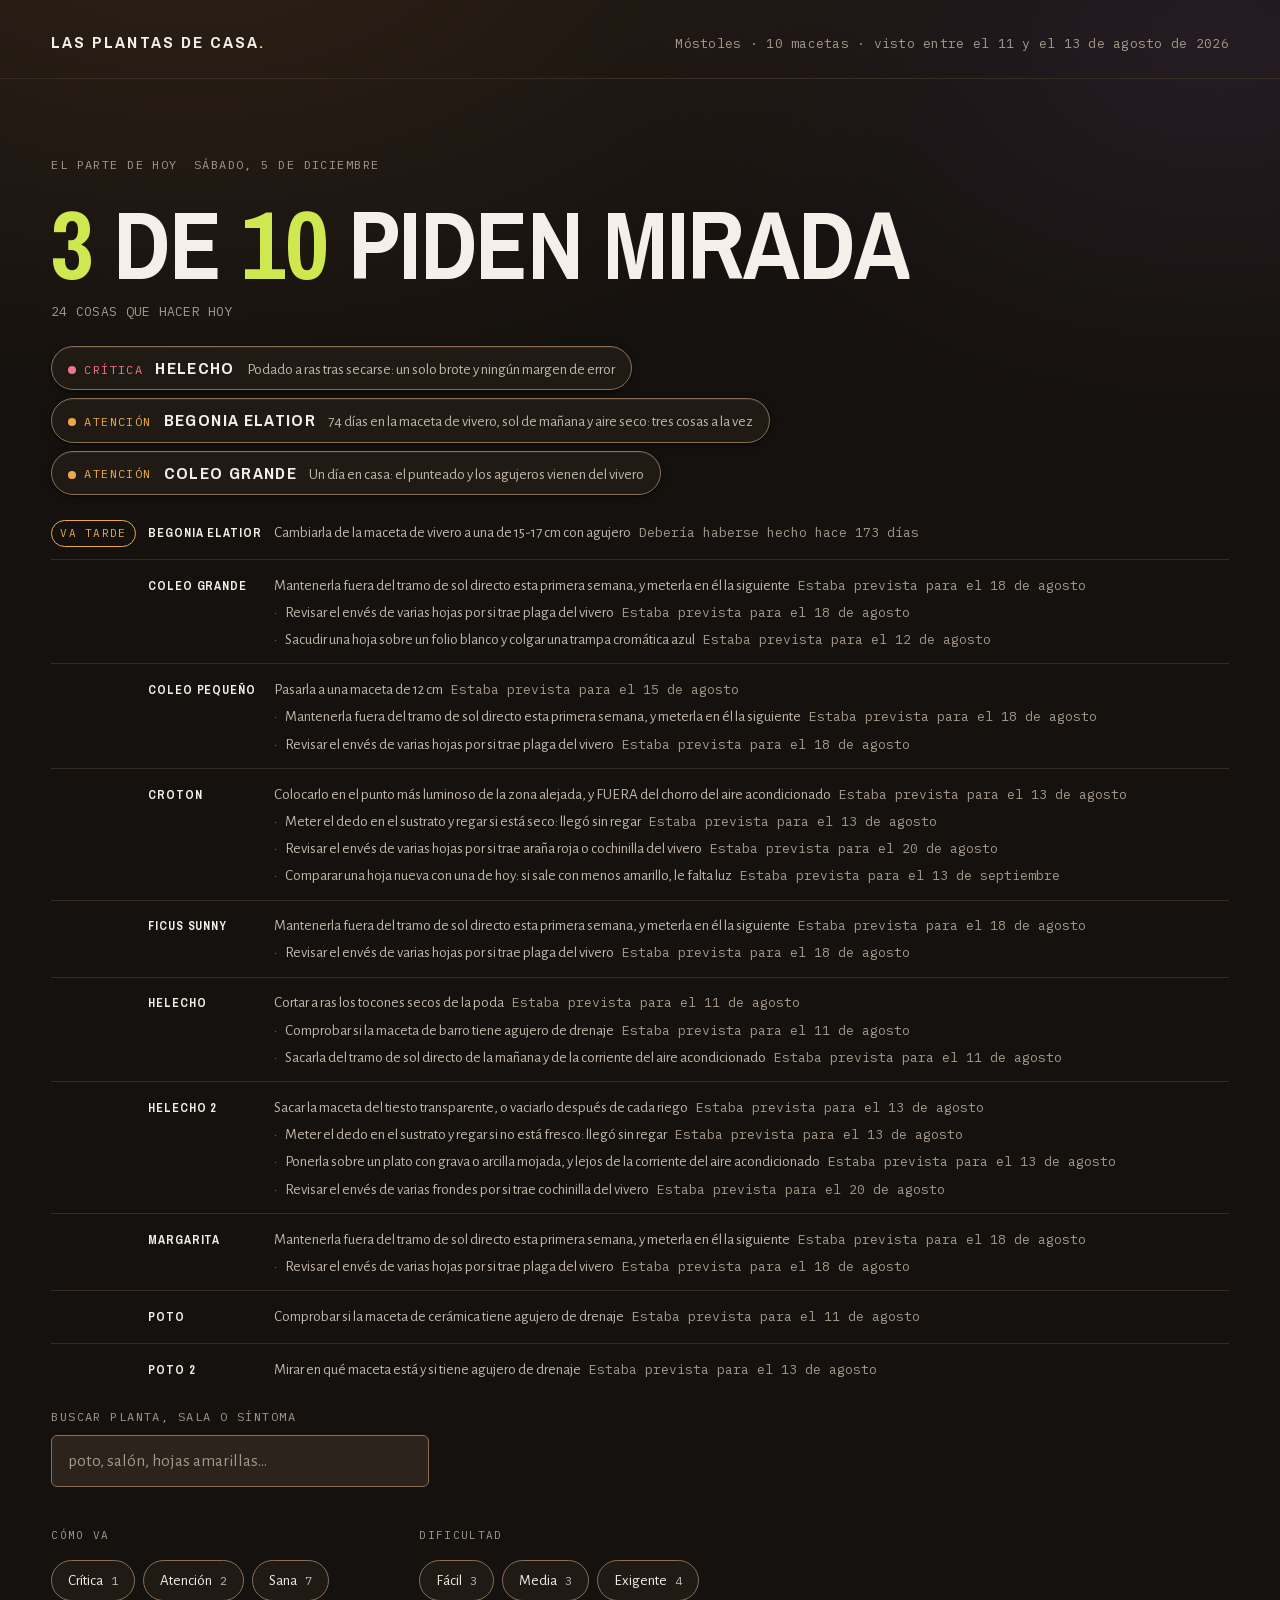
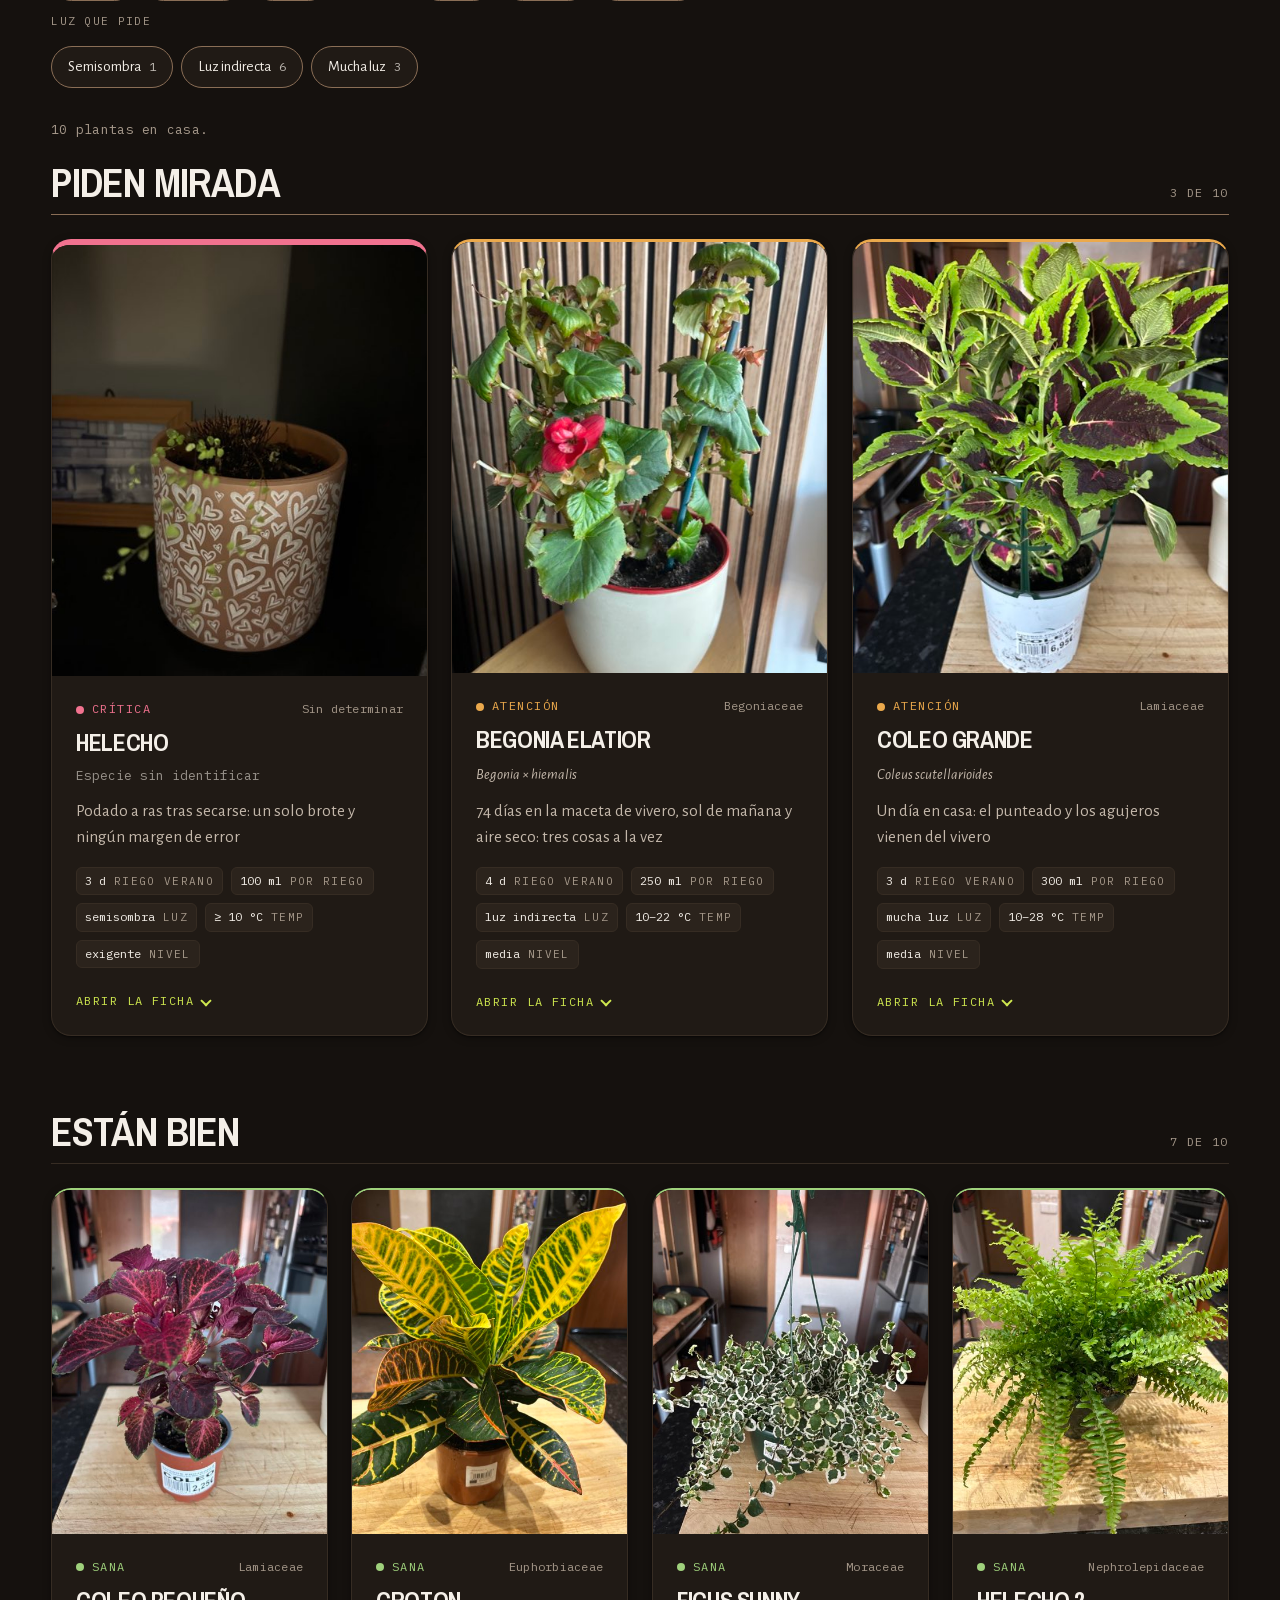
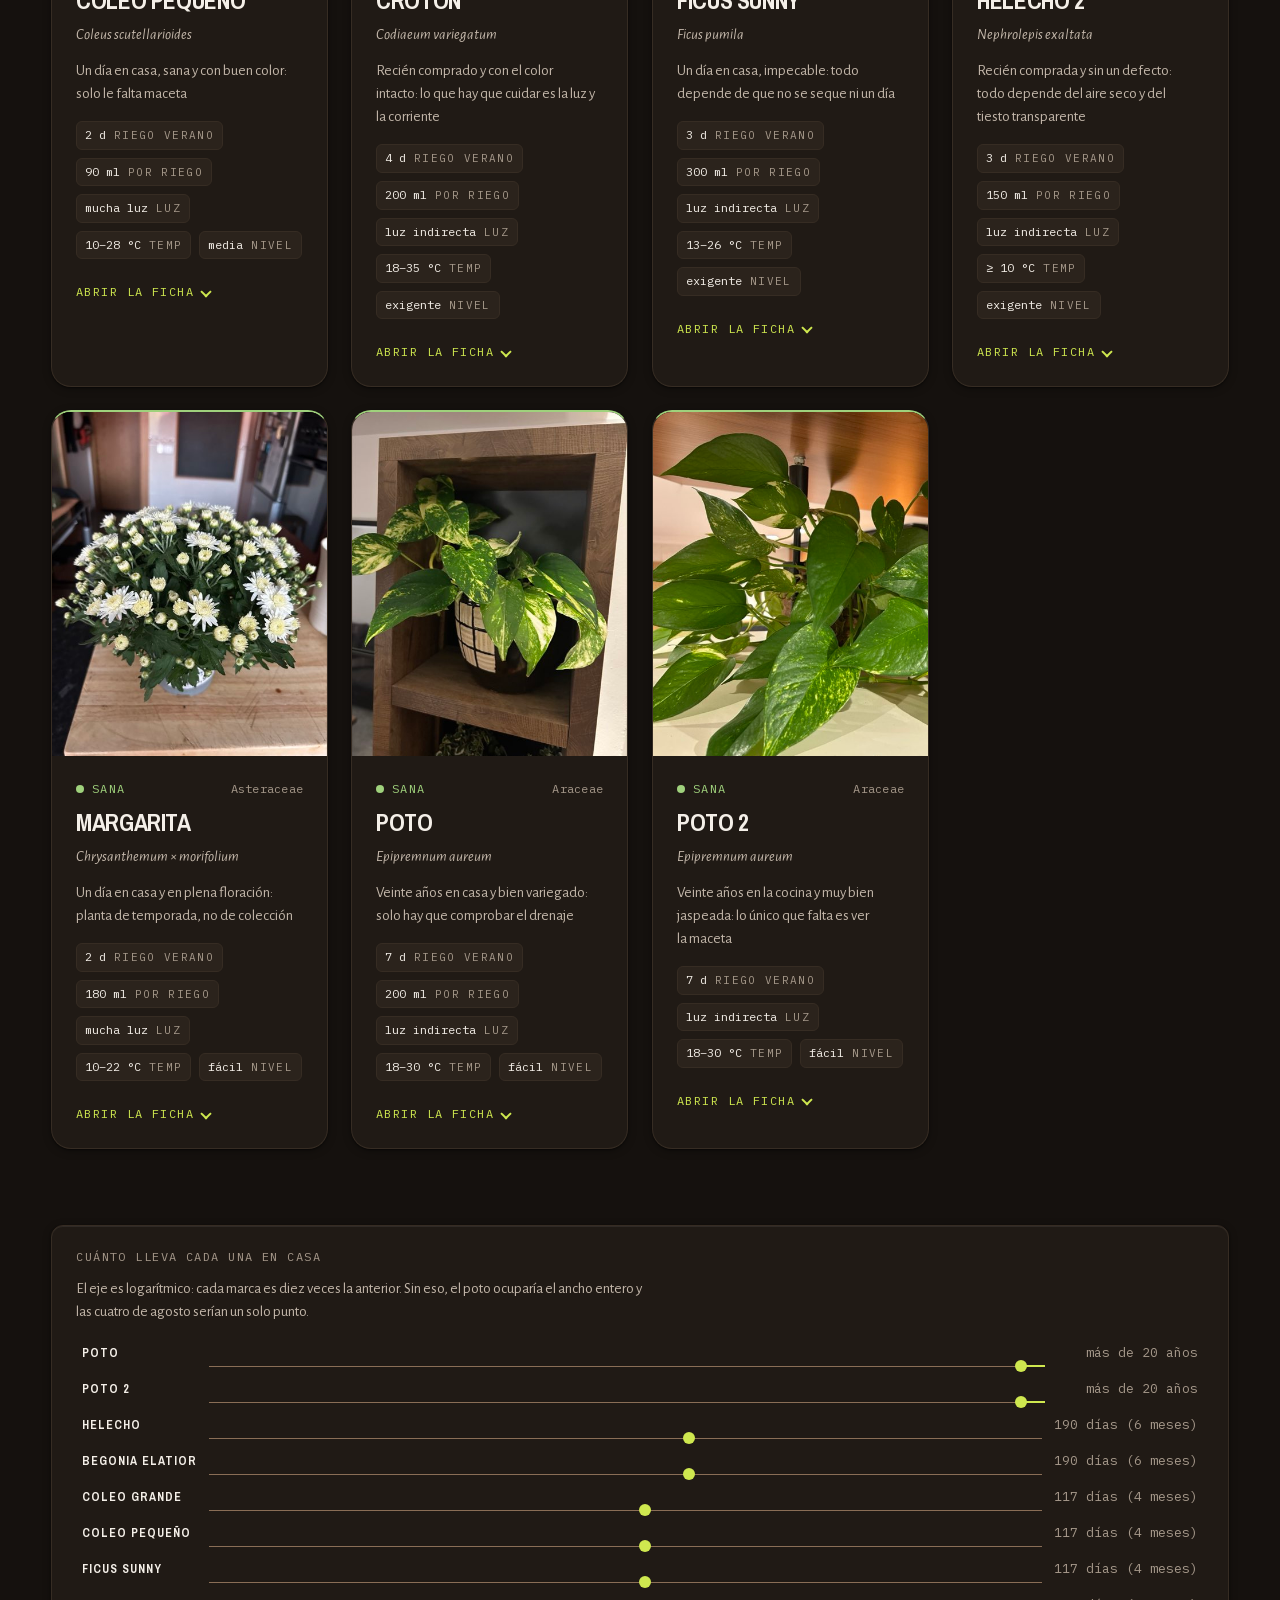
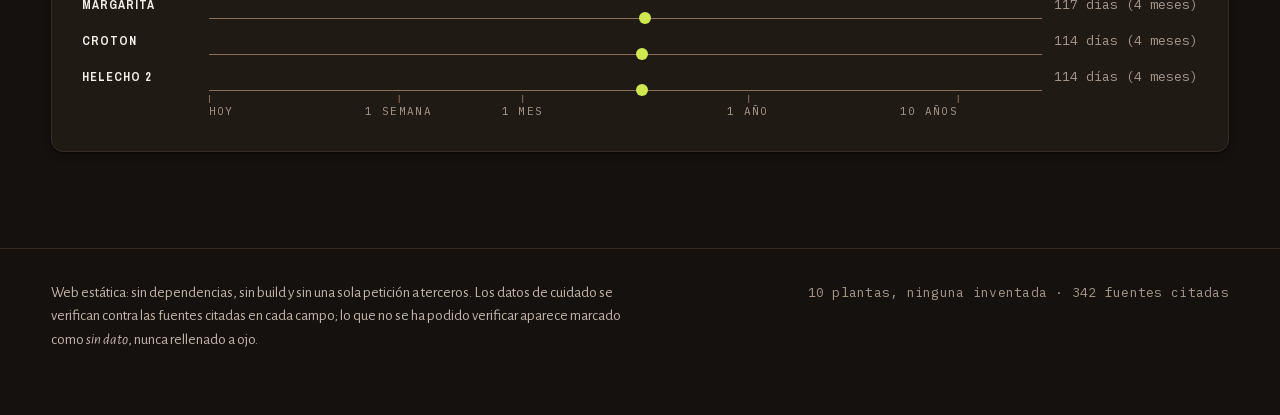
==== commit f3854ffe: "Tres plantas más: el poto de la cocina, un helecho con nombre y un croton Carlos añadió poto2, helec" ====
--- a/index.html
+++ b/index.html
@@ -4,7 +4,7 @@
 <meta charset="utf-8">
 <meta name="viewport" content="width=device-width, initial-scale=1">
 <title>Las plantas de casa — MyPlants</title>
-<meta name="description" content="Fichas de cuidado de las siete plantas que Carlos tiene en casa: riego, luz, sustrato, plagas y toxicidad, con las fuentes citadas.">
+<meta name="description" content="Fichas de cuidado de las diez plantas que Carlos tiene en casa: riego, luz, sustrato, plagas y toxicidad, con las fuentes citadas.">
 <!-- Favicon en línea como data: URI. Un .ico suelto sería una petición más y un
      404 en consola; esto son cero peticiones. Campo oscuro y el ácido del coleo,
      que es la piel de la web desde el 12 de agosto de 2026. -->
@@ -19,7 +19,11 @@
 <header class="banda cabecera">
   <div class="marco cabecera__fila">
     <h1 class="cabecera__titulo">Las plantas de casa<span class="cabecera__punto" aria-hidden="true">.</span></h1>
-    <p class="cabecera__bajada" id="cabecera-meta">Móstoles · siete macetas · un salón a noreste</p>
+    <!-- Este texto es el que se ve si el JS no llega: `montarCabecera()` lo
+         sustituye por el recuento real y el rango de fechas de los diagnósticos.
+         Dice «un salón y una cocina» desde el 13/08/2026, que es cuando la casa
+         dejó de tener todas las plantas en la misma habitación. -->
+    <p class="cabecera__bajada" id="cabecera-meta">Móstoles · diez macetas · un salón a noreste y una cocina</p>
   </div>
 </header>
 
@@ -50,7 +54,7 @@
            el nivel semántico es otra cosa y no se negocian entre sí.
 
            `aria-live` va SOLO aquí y no en la sección entera: lo que cambia al
-           filtrar es el recuento, y releerle a un lector de pantalla las siete
+           filtrar es el recuento, y releerle a un lector de pantalla las diez
            líneas de tareas en cada repintado es ruido, no accesibilidad. -->
       <p class="parte__veredicto" id="parte-veredicto" aria-live="polite"></p>
       <p class="parte__resumen" id="parte-resumen"></p>
@@ -62,8 +66,11 @@
     <ul class="parte__chips" id="parte-chips"></ul>
 
     <!-- UNA LÍNEA POR PLANTA, no por tarea, y sin truncar. No hace falta tope
-         porque el techo ya está en el dominio: hay siete plantas, así que la lista
-         no pasa de siete renglones ni el día que todas pidan algo. -->
+         porque el techo ya está en el dominio: hay diez plantas, así que la lista
+         no pasa de diez renglones ni el día que todas pidan algo. Eran siete hasta
+         el 13/08/2026, y el argumento aguanta el cambio porque el techo es «cuántas
+         plantas tiene Carlos» y no una cifra: el día que sean treinta, deja de
+         aguantar y habrá que truncar. -->
     <ul class="parte__tareas" id="parte-tareas"></ul>
 
     <!-- El buscador vive en la franja, al lado de la lista de lo que hay que
@@ -126,10 +133,10 @@
     </section>
 
     <!-- ══ LA CRONOLOGÍA ══════════════════════════════════════════════════════
-         Décadas, semanas y horas en siete macetas del mismo salón. El eje es
-         LOGARÍTMICO —en lineal el poto ocupa el ancho entero y las otras seis son
-         un borrón— y las marcas van ROTULADAS, porque un eje logarítmico sin
-         rótulos miente sobre las proporciones.
+         Décadas, semanas y horas en diez macetas de dos habitaciones. El eje es
+         LOGARÍTMICO —en lineal los dos potos ocupan el ancho entero y las otras
+         ocho son un borrón— y las marcas van ROTULADAS, porque un eje logarítmico
+         sin rótulos miente sobre las proporciones.
 
          Va DESPUÉS de la rejilla desde el 12 de agosto de 2026, y antes iba
          delante. El motivo del cambio: con las fotos en la rejilla, el primer
@@ -353,8 +360,11 @@
                  tarjeta ya no es la pegatina, así que la pegatina baja aquí, que
                  es donde la etiqueta real está: pegada al tiesto y fotografiada.
                  Se lee junto a su propia foto, y las dos son la misma prueba
-                 documental — para cinco de las siete plantas, la fuente más
-                 fuerte que existe de qué compró Carlos.
+                 documental — para siete de las diez plantas, la fuente más
+                 fuerte que existe de qué compró Carlos. Y ya no todas son de
+                 Projardín: la begonia trae etiqueta de productor y las dos del
+                 13/08/2026, de tienda (Leroy Merlin). La pegatina se dibuja con
+                 el emisor que traiga cada una, no con una constante.
                  Sin estilizar la foto: una prueba retocada no prueba nada.
                  ──────────────────────────────────────────────────────────── -->
             <section class="prueba">
